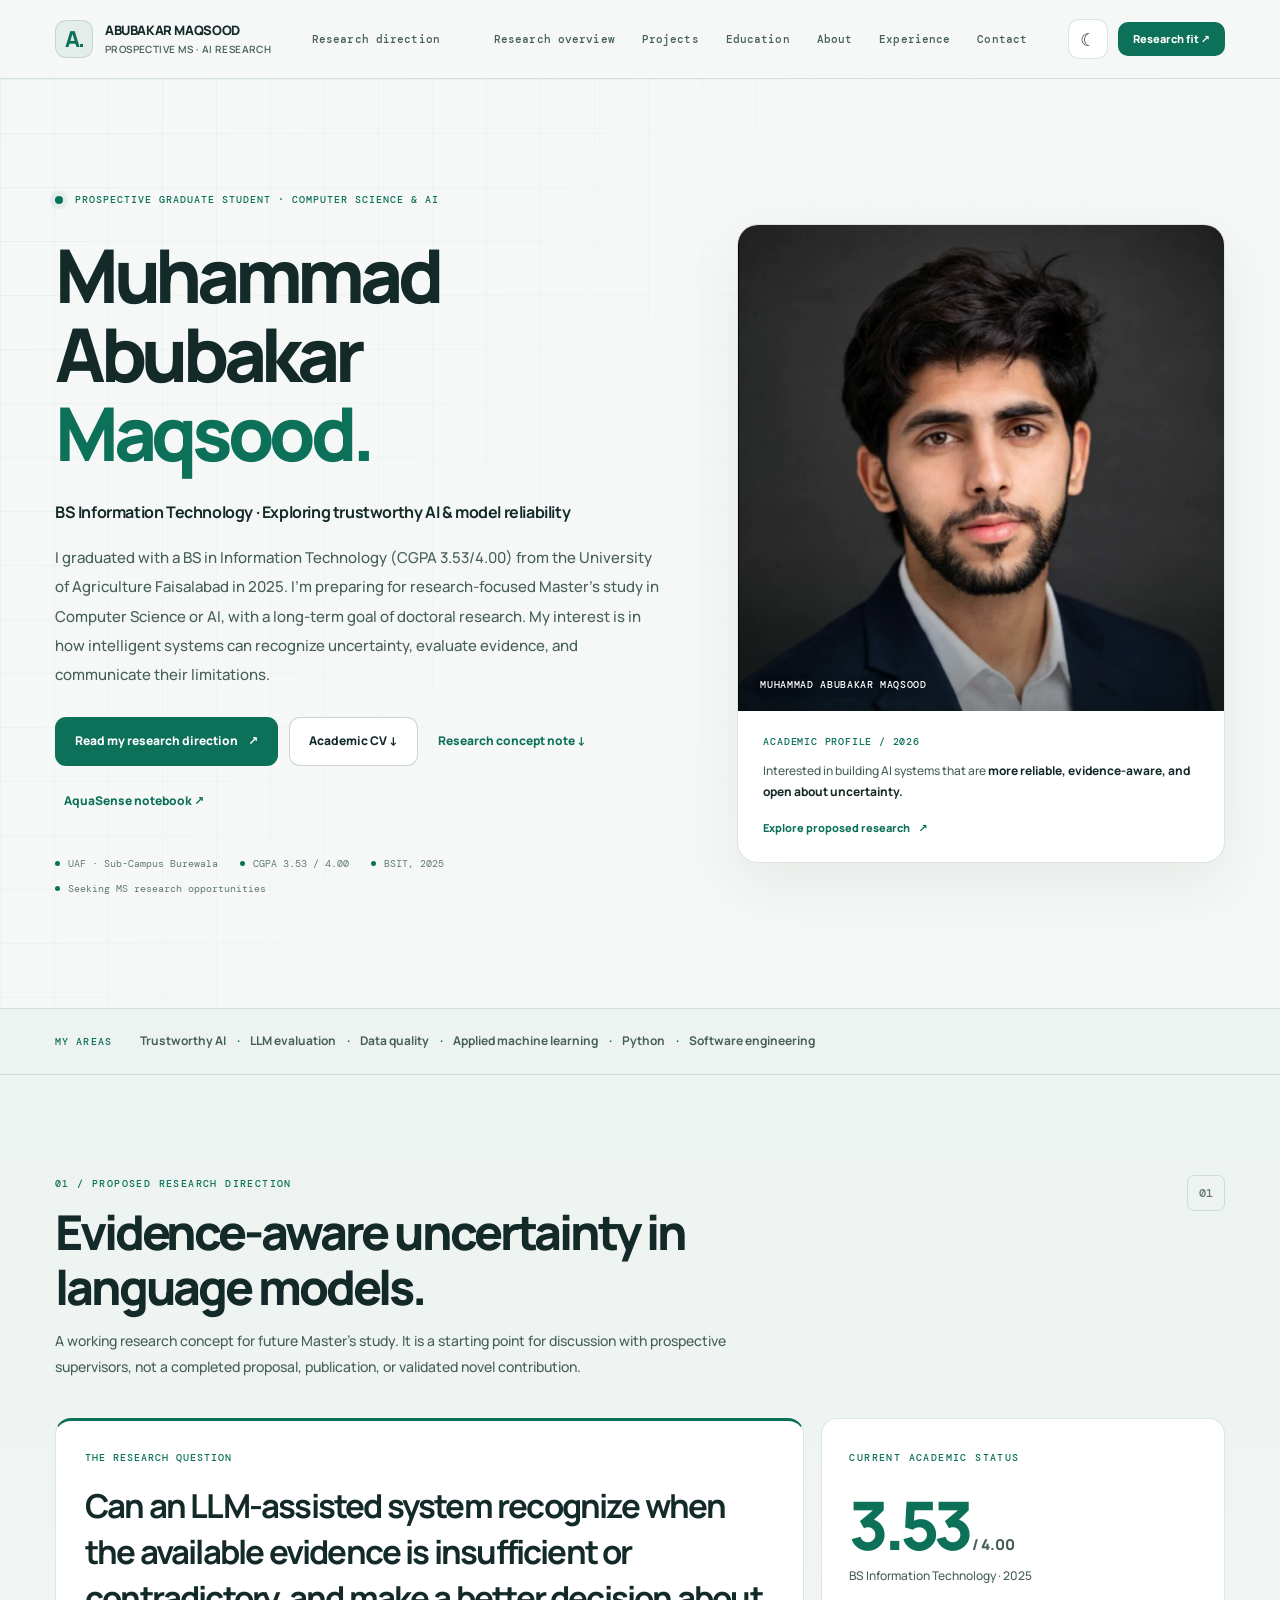
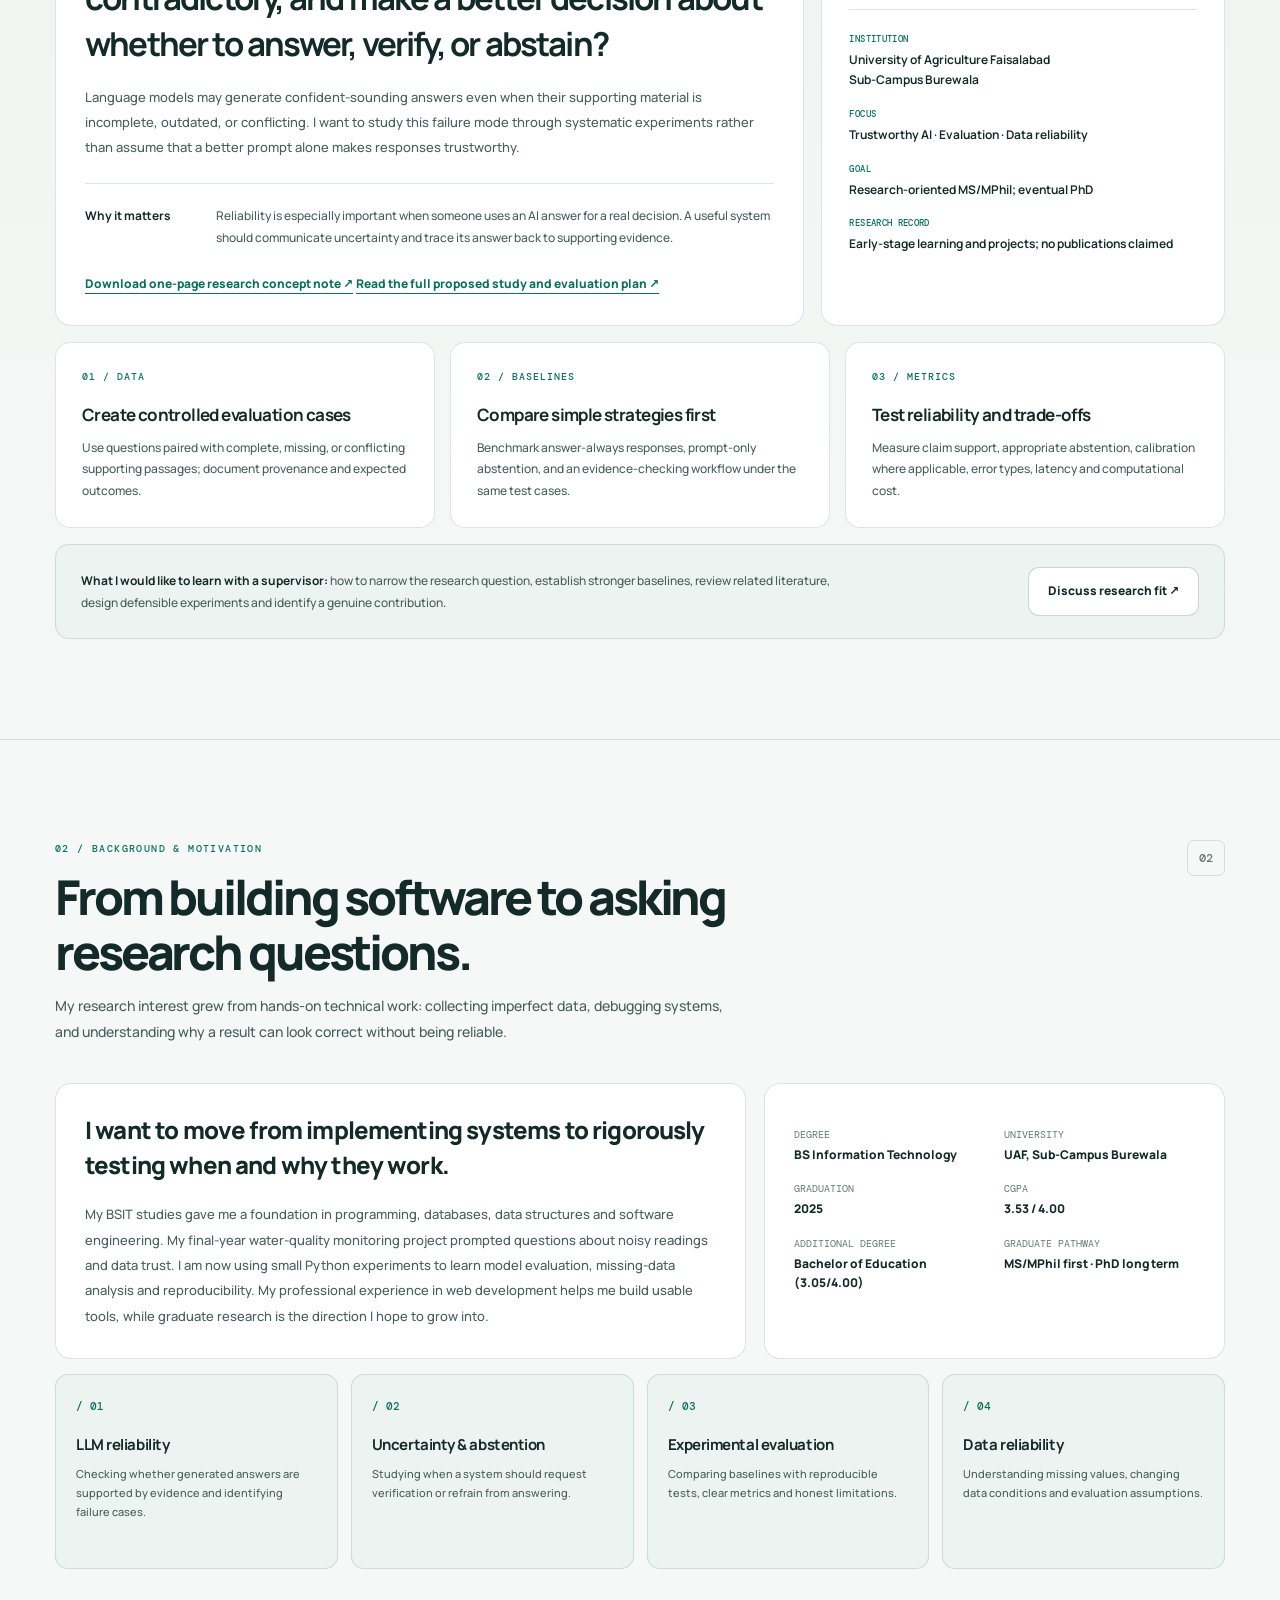
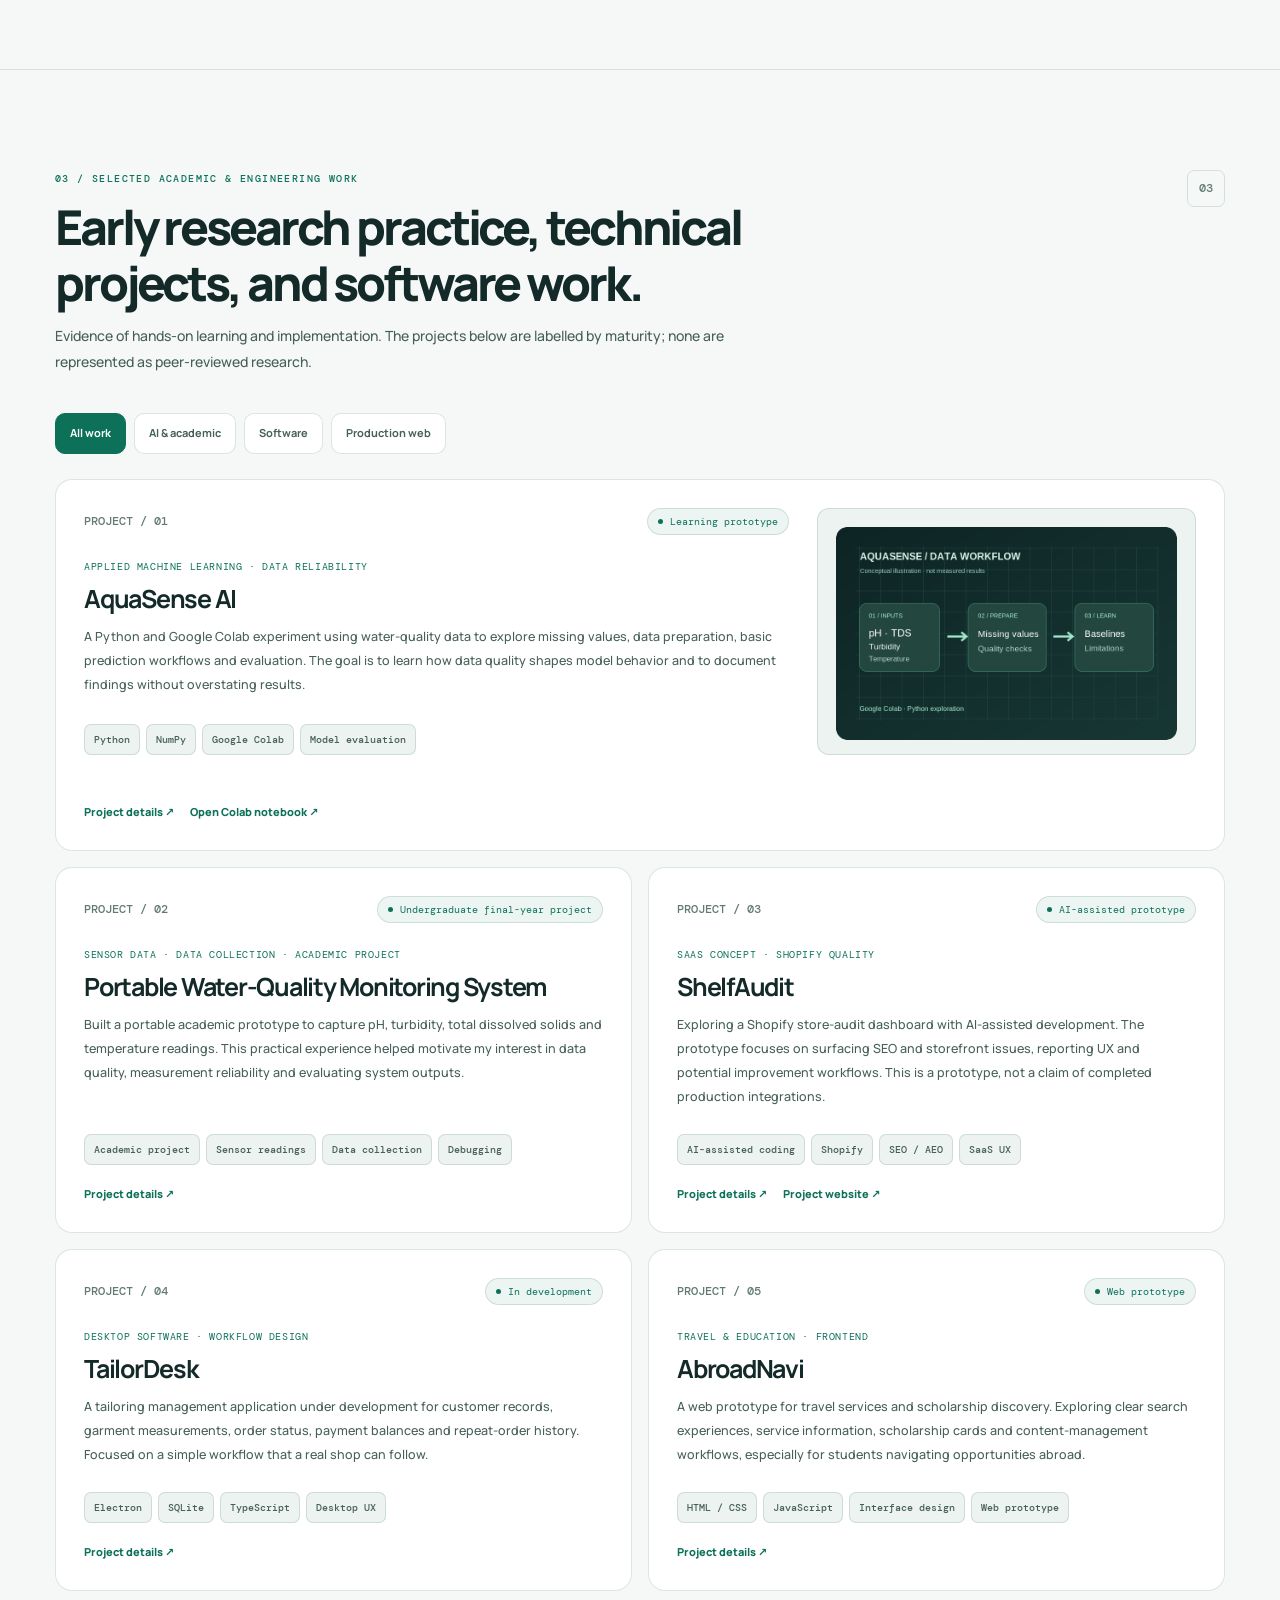
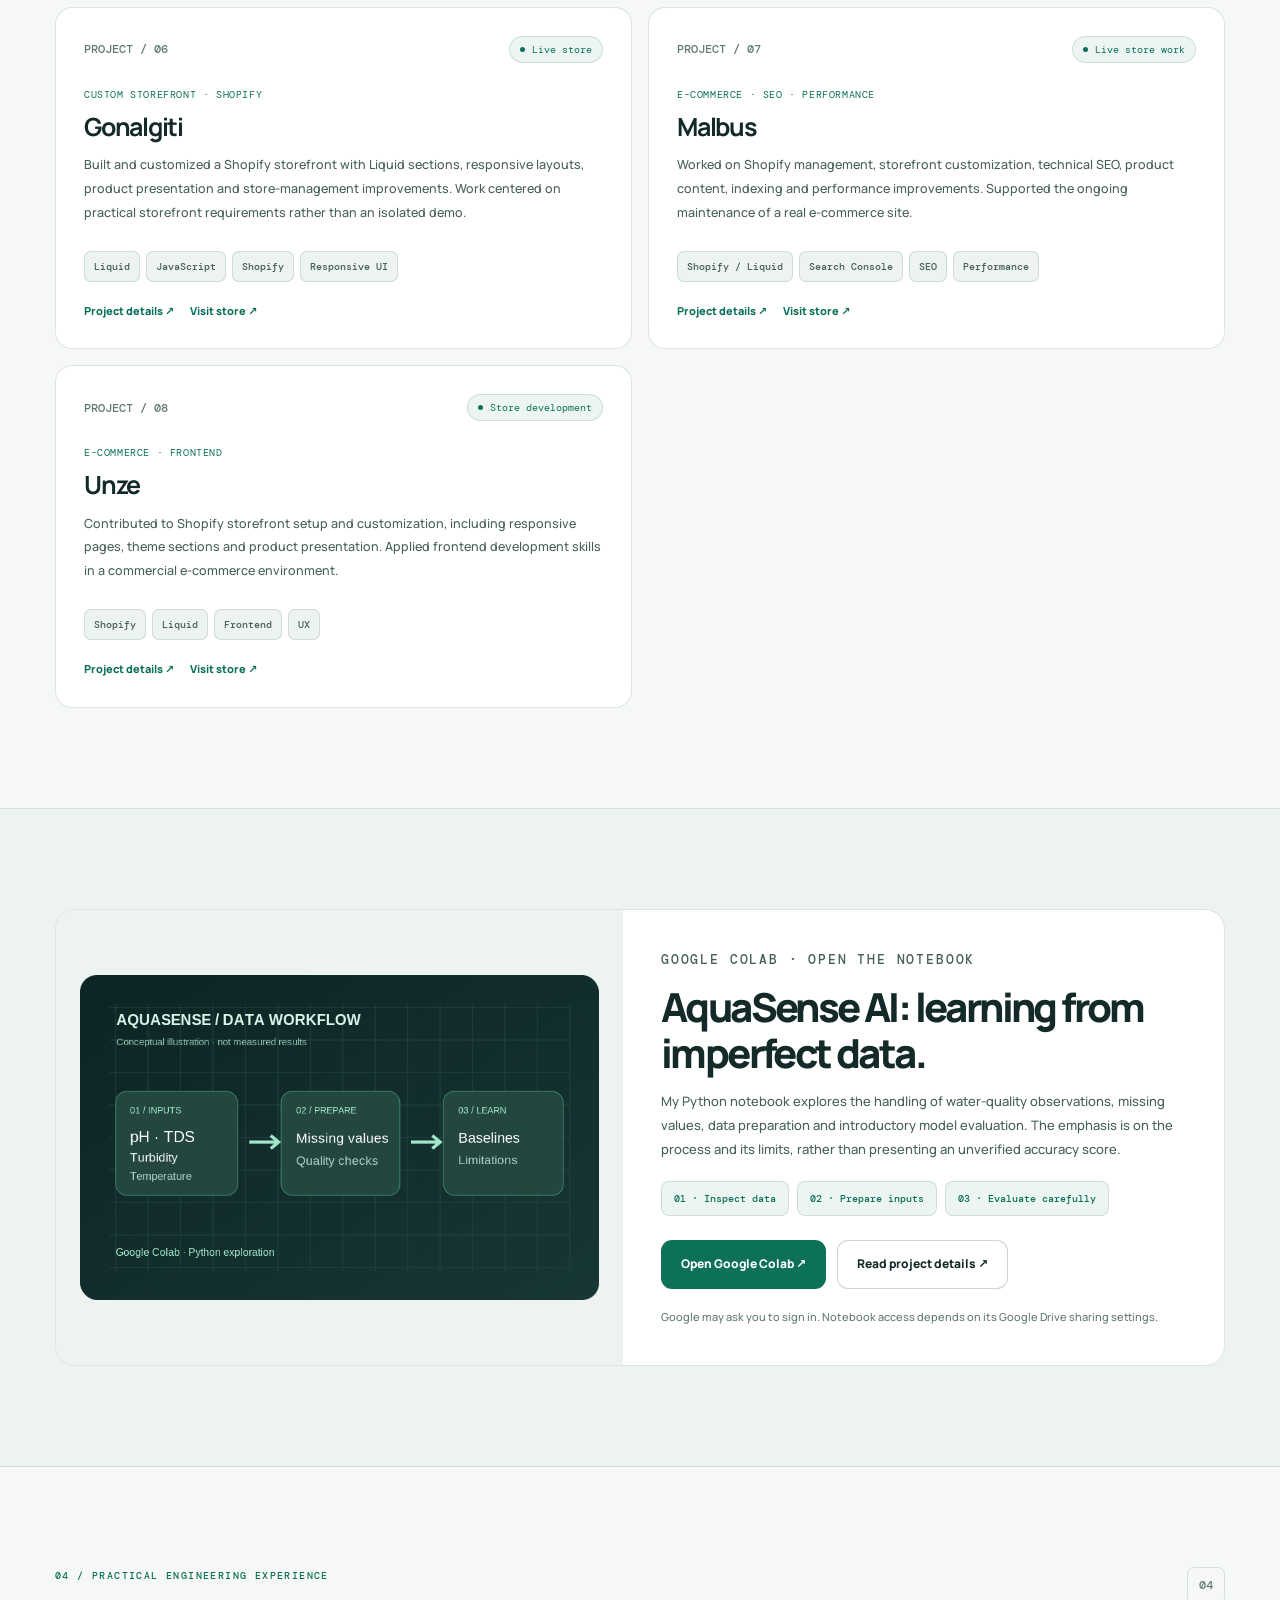
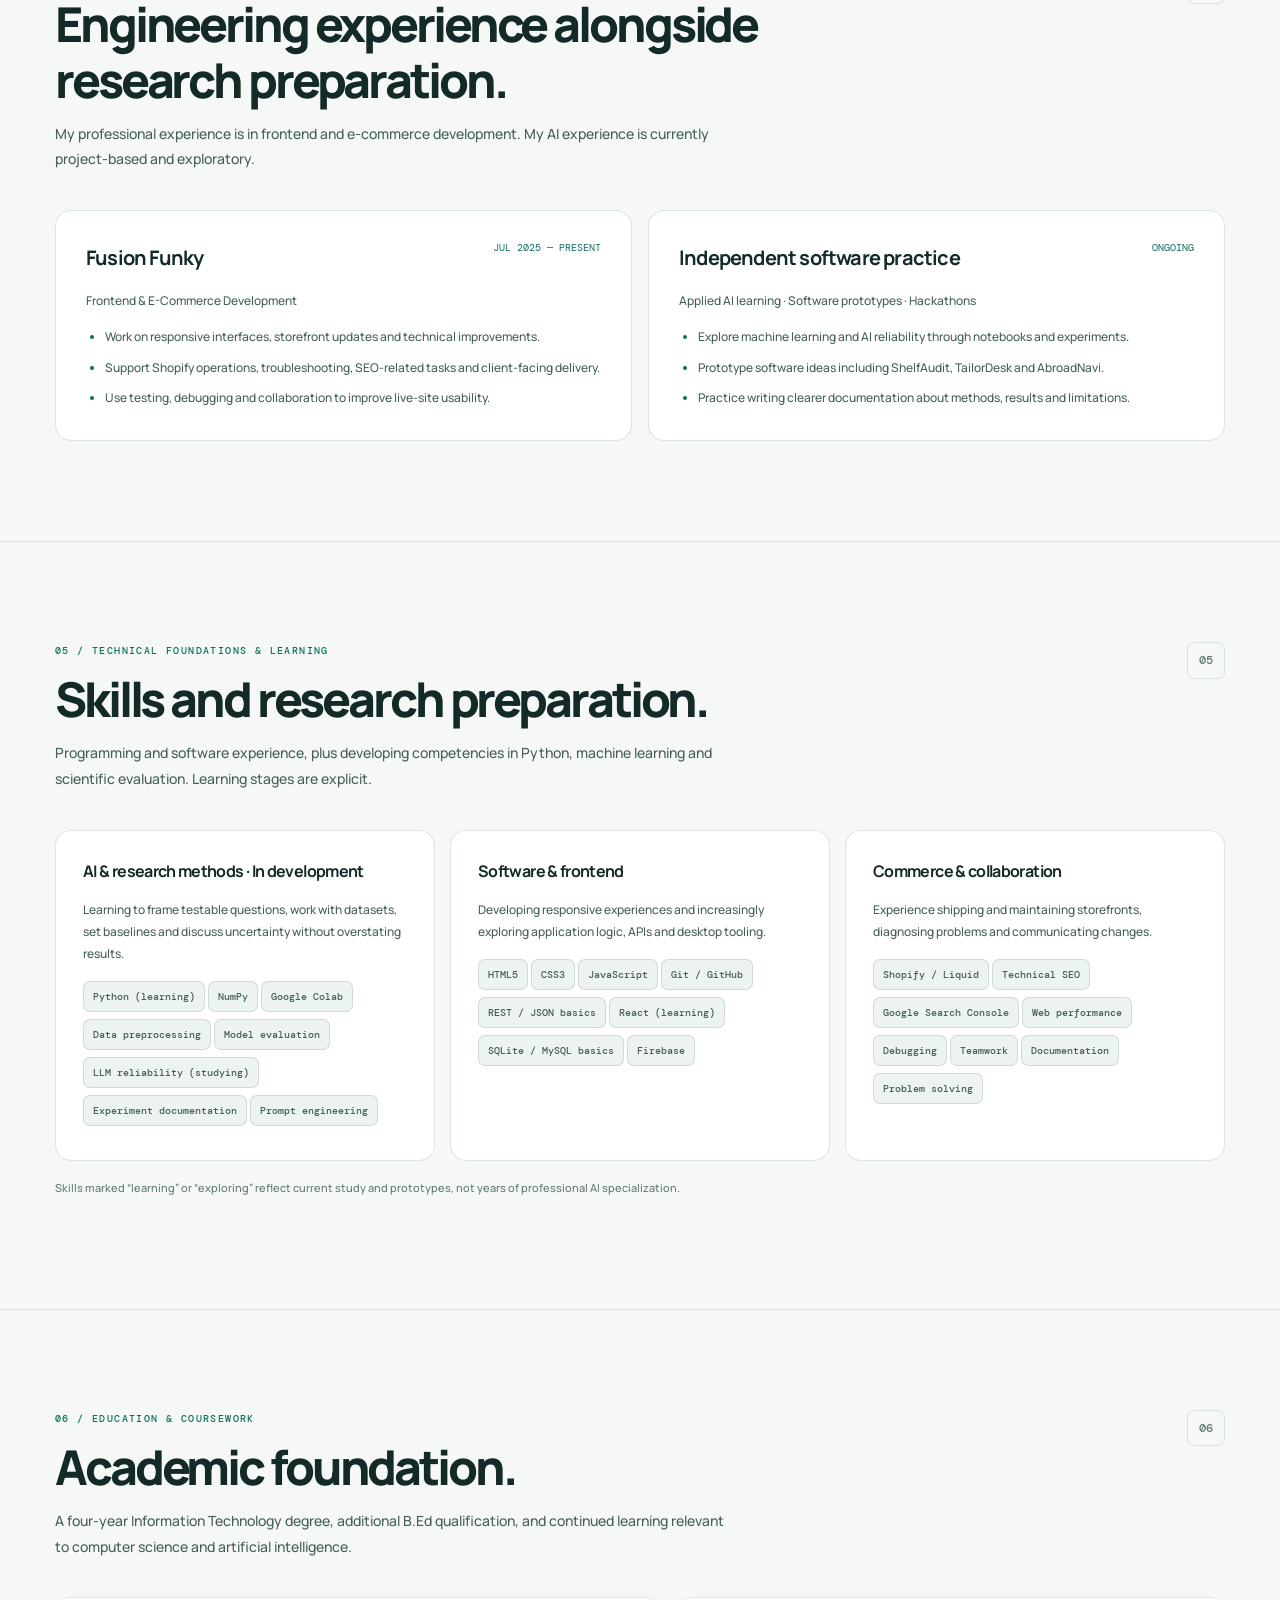
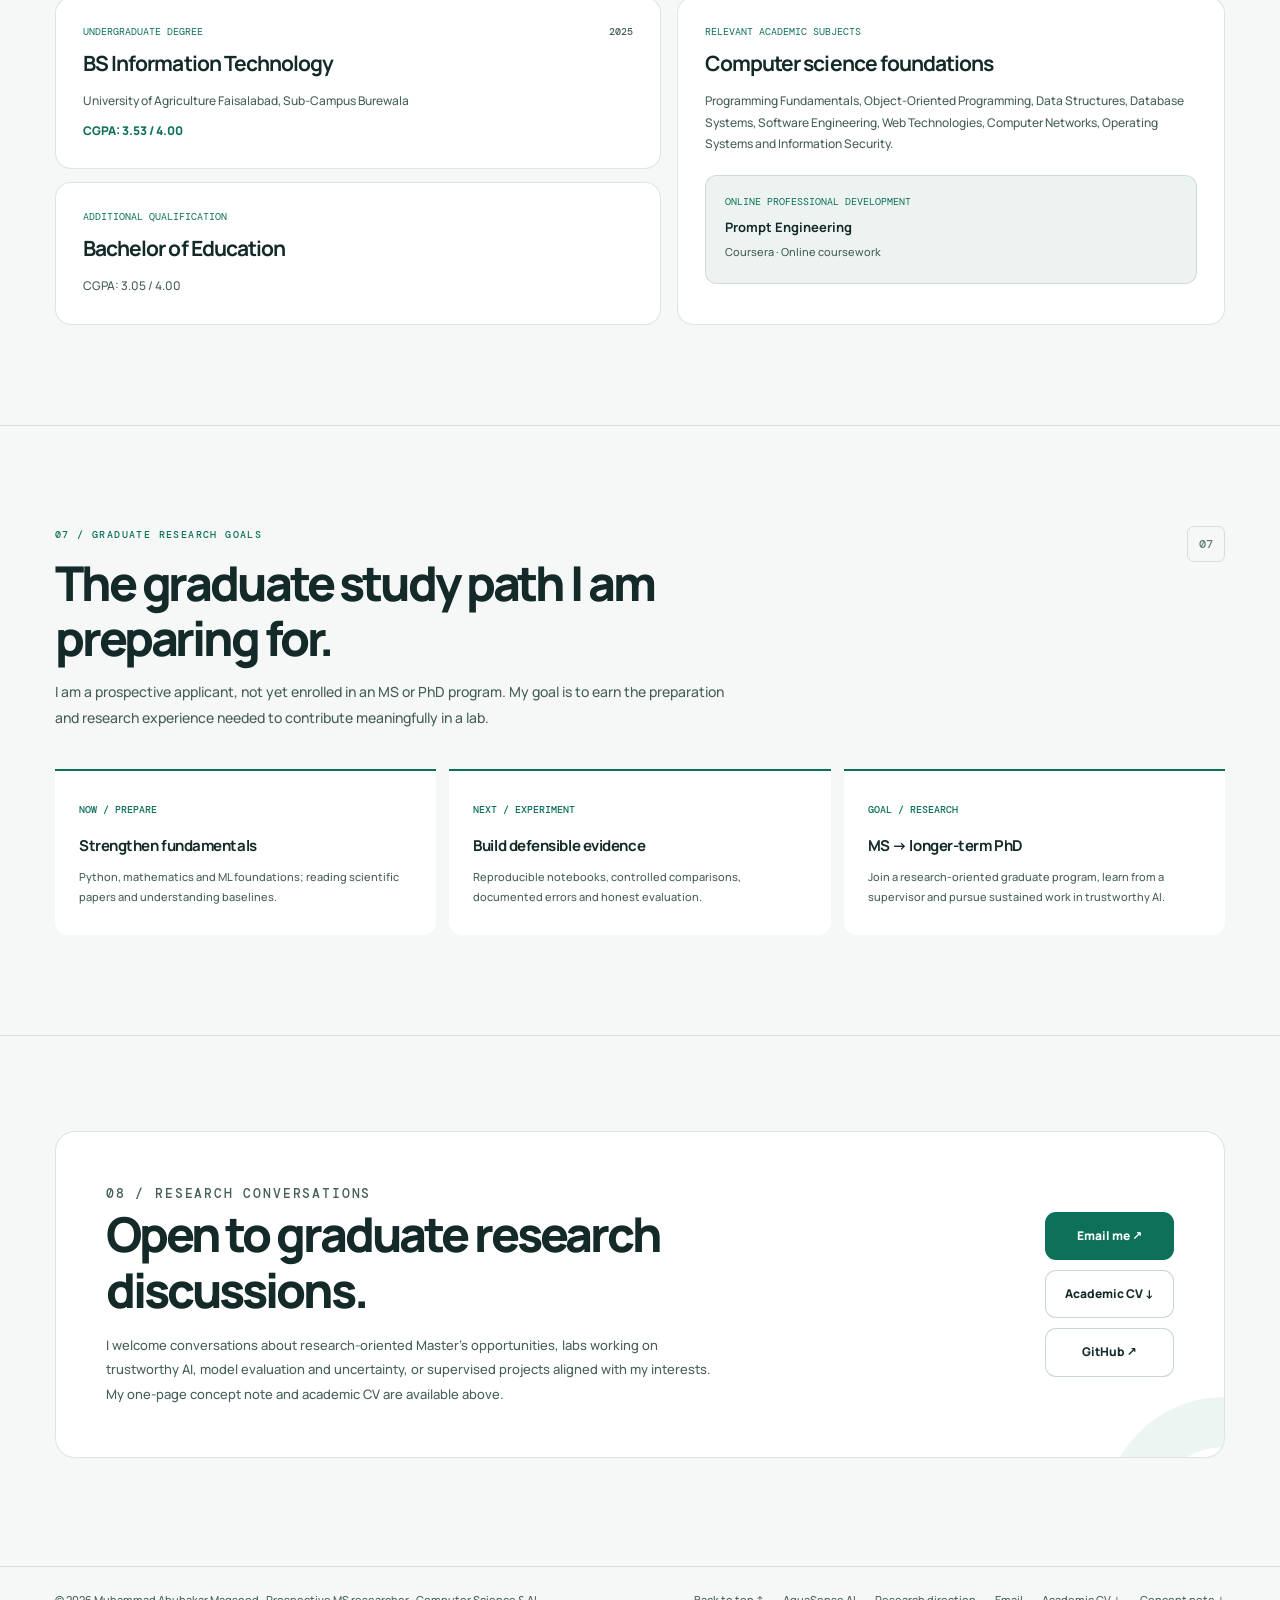
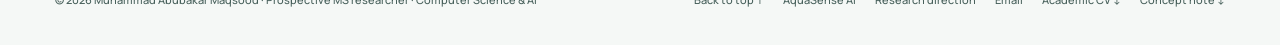
==== index.html @ 622e875d "portfolio" ====
<!DOCTYPE html>

<html lang="en">
<head>
<meta charset="utf-8"/>
<meta content="width=device-width, initial-scale=1" name="viewport"/>
<meta content="#0b1518" name="theme-color"/>
<meta content="Muhammad Abubakar Maqsood | BS Information Technology (CGPA 3.53/4.00, University of Agriculture Faisalabad). Prospective MS researcher exploring trustworthy AI, LLM evaluation, uncertainty, and data reliability. Academic CV and research direction." name="description"/>
<meta content="Muhammad Abubakar Maqsood" name="author"/>
<meta content="website" property="og:type"/>
<meta content="Muhammad Abubakar Maqsood | Prospective MS Researcher" property="og:title"/>
<meta content="BSIT (3.53/4.00) · Research interests in trustworthy AI, model evaluation, and evidence-aware language models. Explore academic background and proposed research direction." property="og:description"/>
<meta content="https://abubakarnaqsood-portfolio.netlify.app/" property="og:url"/>
<meta content="summary_large_image" name="twitter:card"/>
<meta content="https://abubakarnaqsood-portfolio.netlify.app/assets/profile.webp" property="og:image"/>
<meta content="Portrait of Muhammad Abubakar Maqsood" property="og:image:alt"/>
<link href="https://abubakarnaqsood-portfolio.netlify.app/" rel="canonical"/>
<link href="data:image/svg+xml,%3Csvg xmlns='http://www.w3.org/2000/svg' viewBox='0 0 80 80'%3E%3Crect width='80' height='80' rx='16' fill='%230b1518'/%3E%3Ctext x='40' y='55' text-anchor='middle' font-family='Arial' font-size='44' font-weight='800' fill='%238de0c5'%3EA%3C/text%3E%3C/svg%3E" rel="icon"/>
<link href="https://fonts.googleapis.com" rel="preconnect"/>
<link crossorigin="" href="https://fonts.gstatic.com" rel="preconnect"/>
<link href="https://fonts.googleapis.com/css2?family=DM+Mono:wght@400;500&amp;family=Manrope:wght@400;500;600;700;800&amp;display=swap" rel="stylesheet"/>
<title>Muhammad Abubakar Maqsood | Prospective MS Researcher · Trustworthy AI</title>


<script type="application/ld+json">{"@context":"https://schema.org","@type":"Person","name":"Muhammad Abubakar Maqsood","url":"https://abubakarnaqsood-portfolio.netlify.app/","description":"Prospective Master's applicant interested in trustworthy AI, language model evaluation, uncertainty and evidence reliability","alumniOf":{"@type":"CollegeOrUniversity","name":"University of Agriculture Faisalabad"},"sameAs":["https://github.com/abubakar-maqsood","https://www.linkedin.com/in/abu-ba-kar/"],"knowsAbout":["Trustworthy artificial intelligence","Large language model evaluation","Software engineering","Data quality","Python","Applied machine learning"],"image":"https://abubakarnaqsood-portfolio.netlify.app/assets/profile.webp"}</script>
<link href="/static/css/site.css" rel="stylesheet"/></head>
<body data-backend="static">
<a class="skip-link" href="#main">Skip to content</a>
<header class="site-nav">
<nav aria-label="Main navigation" class="container nav-inner">
<a aria-label="Muhammad Abubakar Maqsood, home" class="brand" href="#top">
<span aria-hidden="true" class="brand-icon">A.</span>
<span class="brand-label">ABUBAKAR MAQSOOD<span>PROSPECTIVE MS · AI RESEARCH</span></span>
</a>
<ul class="nav-links" id="nav-links"><li><a href="#research">Research direction</a></li><li><li><a href="/research/">Research overview</a></li><a href="#projects">Projects</a></li><li><a href="#education">Education</a></li><li><a href="#about">About</a></li><li><a href="#experience">Experience</a></li><li><a href="#contact">Contact</a></li></ul>
<div class="nav-actions">
<button aria-label="Switch color theme" class="icon-button" id="theme-toggle" title="Switch color theme" type="button"><span aria-hidden="true" class="theme-icon">◐</span></button>
<a class="nav-connect" href="#contact">Research fit ↗</a>
<button aria-controls="nav-links" aria-expanded="false" aria-label="Open navigation menu" class="icon-button mobile-toggle" id="mobile-toggle" type="button"><span aria-hidden="true" id="menu-icon">☰</span></button>
</div>
</nav>
</header>
<main id="main">
<section aria-labelledby="hero-heading" class="hero" id="top">
<div class="container hero-inner">
<div>
<div class="eyebrow"><span aria-hidden="true" class="status-dot"></span>PROSPECTIVE GRADUATE STUDENT · COMPUTER SCIENCE &amp; AI</div>
<h1 id="hero-heading">Muhammad Abubakar<br/><span class="accent">Maqsood.</span></h1>
<p class="hero-role">BS Information Technology · Exploring trustworthy AI &amp; model reliability</p>
<p class="hero-copy">I graduated with a BS in Information Technology (CGPA 3.53/4.00) from the University of Agriculture Faisalabad in 2025. I'm preparing for research-focused Master's study in Computer Science or AI, with a long-term goal of doctoral research. My interest is in how intelligent systems can recognize uncertainty, evaluate evidence, and communicate their limitations.</p>
<div class="button-row"><a class="button button-primary" href="#research">Read my research direction <span aria-hidden="true">↗</span></a><a class="button button-ghost" download="" href="/static/docs/academic-cv.pdf">Academic CV ↓</a><a class="button button-text" download="" href="/static/docs/research-statement.pdf">Research concept note ↓</a><a class="button button-text" href="https://colab.research.google.com/drive/1Oh5D5iaJGwzidh299dat4t5LgXBINVKG?usp=sharing" rel="noopener noreferrer" target="_blank">AquaSense notebook ↗</a></div>
<div class="hero-meta"><span>UAF · Sub-Campus Burewala</span><span>CGPA 3.53 / 4.00</span><span>BSIT, 2025</span><span>Seeking MS research opportunities</span></div>
</div>
<aside aria-label="Profile photograph and academic focus" class="profile-spotlight">
<figure class="profile-figure">
<img alt="Professional portrait of Muhammad Abubakar Maqsood" class="profile-image" decoding="async" fetchpriority="high" height="800" src="/static/assets/profile.webp" width="800"/>
<span aria-hidden="true" class="profile-photo-label mono">MUHAMMAD ABUBAKAR MAQSOOD</span>
</figure>
<div class="profile-details">
<span class="profile-details-kicker mono">ACADEMIC PROFILE / 2026</span>
<p>Interested in building AI systems that are <strong>more reliable, evidence-aware, and open about uncertainty.</strong></p>
<a class="profile-research-link" href="#research">Explore proposed research <span aria-hidden="true">↗</span></a>
</div>
</aside>
</div>
</section>
<div aria-label="Areas of work and study" class="expertise-line"><div class="container expertise-flex"><div class="expertise-caption mono">My areas</div><div class="expertise-items"><span>Trustworthy AI</span><span>LLM evaluation</span><span>Data quality</span><span>Applied machine learning</span><span>Python</span><span>Software engineering</span></div></div></div>
<section aria-labelledby="research-title" class="section research-section" id="research">
<div class="container">
<div class="section-header" data-reveal=""><div class="section-heading-wrap"><p class="overline">01 / Proposed research direction</p><h2 id="research-title">Evidence-aware uncertainty in language models.</h2><p class="section-desc">A working research concept for future Master's study. It is a starting point for discussion with prospective supervisors, not a completed proposal, publication, or validated novel contribution.</p></div><span class="section-num">01</span></div>
<div class="research-grid">
<article class="research-main panel" data-reveal="">
<div class="research-kicker">THE RESEARCH QUESTION</div>
<h3>Can an LLM-assisted system recognize when the available evidence is insufficient or contradictory, and make a better decision about whether to answer, verify, or abstain?</h3>
<p>Language models may generate confident-sounding answers even when their supporting material is incomplete, outdated, or conflicting. I want to study this failure mode through systematic experiments rather than assume that a better prompt alone makes responses trustworthy.</p>
<div class="research-problem"><strong>Why it matters</strong><span>Reliability is especially important when someone uses an AI answer for a real decision. A useful system should communicate uncertainty and trace its answer back to supporting evidence.</span></div>
<a class="inline-link" download="" href="/static/docs/research-statement.pdf">Download one-page research concept note ↗</a>
<a class="inline-link" href="/research/">Read the full proposed study and evaluation plan ↗</a></article>
<aside class="research-aside panel" data-reveal="">
<p class="overline">Current academic status</p><div class="research-big">3.53<span> / 4.00</span></div><p class="research-sub">BS Information Technology · 2025</p><div class="research-divider"></div>
<dl class="research-facts"><div><dt>Institution</dt><dd>University of Agriculture Faisalabad<br/>Sub-Campus Burewala</dd></div><div><dt>Focus</dt><dd>Trustworthy AI · Evaluation · Data reliability</dd></div><div><dt>Goal</dt><dd>Research-oriented MS/MPhil; eventual PhD</dd></div><div><dt>Research record</dt><dd>Early-stage learning and projects; no publications claimed</dd></div></dl>
</aside>
</div>
<div aria-label="Proposed research method" class="method-grid">
<article class="method-card" data-reveal=""><div class="mono method-no">01 / DATA</div><h3>Create controlled evaluation cases</h3><p>Use questions paired with complete, missing, or conflicting supporting passages; document provenance and expected outcomes.</p></article>
<article class="method-card" data-reveal=""><div class="mono method-no">02 / BASELINES</div><h3>Compare simple strategies first</h3><p>Benchmark answer-always responses, prompt-only abstention, and an evidence-checking workflow under the same test cases.</p></article>
<article class="method-card" data-reveal=""><div class="mono method-no">03 / METRICS</div><h3>Test reliability and trade-offs</h3><p>Measure claim support, appropriate abstention, calibration where applicable, error types, latency and computational cost.</p></article>
</div>
<div class="research-bottom" data-reveal=""><p><strong>What I would like to learn with a supervisor:</strong> how to narrow the research question, establish stronger baselines, review related literature, design defensible experiments and identify a genuine contribution.</p><a class="button button-ghost" href="mailto:abubakarbhatti052@gmail.com?subject=Prospective%20MS%20Research%20Discussion">Discuss research fit ↗</a></div>
</div>
</section><section aria-labelledby="about-title" class="section" id="about">
<div class="container">
<div class="section-header" data-reveal=""><div class="section-heading-wrap"><p class="overline">02 / Background &amp; motivation</p><h2 id="about-title">From building software to asking research questions.</h2><p class="section-desc">My research interest grew from hands-on technical work: collecting imperfect data, debugging systems, and understanding why a result can look correct without being reliable.</p></div><span class="section-num">02</span></div>
<div class="about-grid">
<div class="panel" data-reveal=""><p class="about-lead">I want to move from implementing systems to rigorously testing when and why they work.</p><p class="about-body">My BSIT studies gave me a foundation in programming, databases, data structures and software engineering. My final-year water-quality monitoring project prompted questions about noisy readings and data trust. I am now using small Python experiments to learn model evaluation, missing-data analysis and reproducibility. My professional experience in web development helps me build usable tools, while graduate research is the direction I hope to grow into.</p></div>
<div class="panel" data-reveal=""><dl class="facts"><div class="fact"><dt>Degree</dt><dd>BS Information Technology</dd></div><div class="fact"><dt>University</dt><dd>UAF, Sub-Campus Burewala</dd></div><div class="fact"><dt>Graduation</dt><dd>2025</dd></div><div class="fact"><dt>CGPA</dt><dd>3.53 / 4.00</dd></div><div class="fact"><dt>Additional degree</dt><dd>Bachelor of Education (3.05/4.00)</dd></div><div class="fact"><dt>Graduate pathway</dt><dd>MS/MPhil first · PhD long term</dd></div></dl></div>
</div>
<div aria-label="Research interests" class="interests">
<article class="interest-card" data-reveal=""><div class="interest-icon">/ 01</div><h3 class="interest-title">LLM reliability</h3><p class="interest-desc">Checking whether generated answers are supported by evidence and identifying failure cases.</p></article>
<article class="interest-card" data-reveal=""><div class="interest-icon">/ 02</div><h3 class="interest-title">Uncertainty &amp; abstention</h3><p class="interest-desc">Studying when a system should request verification or refrain from answering.</p></article>
<article class="interest-card" data-reveal=""><div class="interest-icon">/ 03</div><h3 class="interest-title">Experimental evaluation</h3><p class="interest-desc">Comparing baselines with reproducible tests, clear metrics and honest limitations.</p></article>
<article class="interest-card" data-reveal=""><div class="interest-icon">/ 04</div><h3 class="interest-title">Data reliability</h3><p class="interest-desc">Understanding missing values, changing data conditions and evaluation assumptions.</p></article>
</div>
</div>
</section>
<section aria-labelledby="projects-title" class="section" id="projects">
<div class="container">
<div class="section-header" data-reveal=""><div class="section-heading-wrap"><p class="overline">03 / Selected academic &amp; engineering work</p><h2 id="projects-title">Early research practice, technical projects, and software work.</h2><p class="section-desc">Evidence of hands-on learning and implementation. The projects below are labelled by maturity; none are represented as peer-reviewed research.</p></div><span class="section-num">03</span></div>
<div aria-label="Filter projects" class="filter-controls" role="group"><button aria-pressed="true" class="filter-button" data-filter="all">All work</button><button aria-pressed="false" class="filter-button" data-filter="ai">AI &amp; academic</button><button aria-pressed="false" class="filter-button" data-filter="software">Software</button><button aria-pressed="false" class="filter-button" data-filter="commerce">Production web</button></div>
<div class="projects-grid" id="projects-grid">
<article class="project project-feature" data-category="ai" data-reveal="" data-slug="aquasense-ai"><div class="project-description"><div class="project-top"><span class="project-number">PROJECT / 01</span><span class="project-status">Learning prototype</span></div><div class="project-type">Applied machine learning · Data reliability</div><h3>AquaSense AI</h3><p>A Python and Google Colab experiment using water-quality data to explore missing values, data preparation, basic prediction workflows and evaluation. The goal is to learn how data quality shapes model behavior and to document findings without overstating results.</p><div class="project-tags"><span class="chip">Python</span><span class="chip">NumPy</span><span class="chip">Google Colab</span><span class="chip">Model evaluation</span></div></div><div aria-hidden="true" class="project-preview"><img alt="Illustration of water-quality data preparation stages; not experimental results" class="project-visual" loading="lazy" src="/static/assets/aquasense-preview.png"/></div><div class="project-links"><a href="/projects/aquasense-ai/">Project details ↗</a><a href="https://colab.research.google.com/drive/1Oh5D5iaJGwzidh299dat4t5LgXBINVKG?usp=sharing" rel="noopener noreferrer" target="_blank">Open Colab notebook ↗</a></div></article>
<article class="project" data-category="ai software" data-reveal="" data-slug="water-quality-monitor"><div class="project-top"><span class="project-number">PROJECT / 02</span><span class="project-status">Undergraduate final-year project</span></div><div class="project-type">Sensor data · Data collection · Academic project</div><h3>Portable Water-Quality Monitoring System</h3><p>Built a portable academic prototype to capture pH, turbidity, total dissolved solids and temperature readings. This practical experience helped motivate my interest in data quality, measurement reliability and evaluating system outputs.</p><div class="project-tags"><span class="chip">Academic project</span><span class="chip">Sensor readings</span><span class="chip">Data collection</span><span class="chip">Debugging</span></div><div class="project-links"><a href="/projects/water-quality-monitor/">Project details ↗</a></div></article><article class="project" data-category="software commerce" data-reveal="" data-slug="shelfaudit"><div class="project-top"><span class="project-number">PROJECT / 03</span><span class="project-status">AI-assisted prototype</span></div><div class="project-type">SaaS concept · Shopify quality</div><h3>ShelfAudit</h3><p>Exploring a Shopify store-audit dashboard with AI-assisted development. The prototype focuses on surfacing SEO and storefront issues, reporting UX and potential improvement workflows. This is a prototype, not a claim of completed production integrations.</p><div class="project-tags"><span class="chip">AI-assisted coding</span><span class="chip">Shopify</span><span class="chip">SEO / AEO</span><span class="chip">SaaS UX</span></div><div class="project-links"><a href="/projects/shelfaudit/">Project details ↗</a><a href="https://www.shelfaudit.app/" rel="noopener noreferrer" target="_blank">Project website ↗</a></div></article>
<article class="project" data-category="software" data-reveal="" data-slug="tailordesk"><div class="project-top"><span class="project-number">PROJECT / 04</span><span class="project-status">In development</span></div><div class="project-type">Desktop software · Workflow design</div><h3>TailorDesk</h3><p>A tailoring management application under development for customer records, garment measurements, order status, payment balances and repeat-order history. Focused on a simple workflow that a real shop can follow.</p><div class="project-tags"><span class="chip">Electron</span><span class="chip">SQLite</span><span class="chip">TypeScript</span><span class="chip">Desktop UX</span></div><div class="project-links"><a href="/projects/tailordesk/">Project details ↗</a></div></article>
<article class="project" data-category="software" data-reveal="" data-slug="abroadnavi"><div class="project-top"><span class="project-number">PROJECT / 05</span><span class="project-status">Web prototype</span></div><div class="project-type">Travel &amp; education · Frontend</div><h3>AbroadNavi</h3><p>A web prototype for travel services and scholarship discovery. Exploring clear search experiences, service information, scholarship cards and content-management workflows, especially for students navigating opportunities abroad.</p><div class="project-tags"><span class="chip">HTML / CSS</span><span class="chip">JavaScript</span><span class="chip">Interface design</span><span class="chip">Web prototype</span></div><div class="project-links"><a href="/projects/abroadnavi/">Project details ↗</a></div></article>
<article class="project" data-category="commerce" data-reveal="" data-slug="gonalgiti"><div class="project-top"><span class="project-number">PROJECT / 06</span><span class="project-status">Live store</span></div><div class="project-type">Custom storefront · Shopify</div><h3>Gonalgiti</h3><p>Built and customized a Shopify storefront with Liquid sections, responsive layouts, product presentation and store-management improvements. Work centered on practical storefront requirements rather than an isolated demo.</p><div class="project-tags"><span class="chip">Liquid</span><span class="chip">JavaScript</span><span class="chip">Shopify</span><span class="chip">Responsive UI</span></div><div class="project-links"><a href="/projects/gonalgiti/">Project details ↗</a><a href="https://gonalgiti.com/" rel="noopener noreferrer" target="_blank">Visit store ↗</a></div></article>
<article class="project" data-category="commerce" data-reveal="" data-slug="malbus"><div class="project-top"><span class="project-number">PROJECT / 07</span><span class="project-status">Live store work</span></div><div class="project-type">E-commerce · SEO · Performance</div><h3>Malbus</h3><p>Worked on Shopify management, storefront customization, technical SEO, product content, indexing and performance improvements. Supported the ongoing maintenance of a real e-commerce site.</p><div class="project-tags"><span class="chip">Shopify / Liquid</span><span class="chip">Search Console</span><span class="chip">SEO</span><span class="chip">Performance</span></div><div class="project-links"><a href="/projects/malbus/">Project details ↗</a><a href="https://www.bymalbus.com/" rel="noopener noreferrer" target="_blank">Visit store ↗</a></div></article>
<article class="project" data-category="commerce" data-reveal="" data-slug="unze"><div class="project-top"><span class="project-number">PROJECT / 08</span><span class="project-status">Store development</span></div><div class="project-type">E-commerce · Frontend</div><h3>Unze</h3><p>Contributed to Shopify storefront setup and customization, including responsive pages, theme sections and product presentation. Applied frontend development skills in a commercial e-commerce environment.</p><div class="project-tags"><span class="chip">Shopify</span><span class="chip">Liquid</span><span class="chip">Frontend</span><span class="chip">UX</span></div><div class="project-links"><a href="/projects/unze/">Project details ↗</a><a href="https://unze.com.pk/" rel="noopener noreferrer" target="_blank">Visit store ↗</a></div></article>
</div>
</div>
</section><section aria-labelledby="notebook-title" class="section notebook-section" id="notebook">
<div class="container"><div class="notebook-feature" data-reveal="">
<div class="notebook-image"><img alt="Concept illustration of the AquaSense notebook data workflow; not a screenshot" loading="lazy" src="/static/assets/aquasense-preview.png"/></div>
<div class="notebook-info"><p class="overline">Google Colab · Open the notebook</p><h2 id="notebook-title">AquaSense AI: learning from imperfect data.</h2>
<p>My Python notebook explores the handling of water-quality observations, missing values, data preparation and introductory model evaluation. The emphasis is on the process and its limits, rather than presenting an unverified accuracy score.</p>
<div class="notebook-steps"><span>01 · Inspect data</span><span>02 · Prepare inputs</span><span>03 · Evaluate carefully</span></div>
<div class="button-row"><a class="button button-primary" href="https://colab.research.google.com/drive/1Oh5D5iaJGwzidh299dat4t5LgXBINVKG?usp=sharing" rel="noopener noreferrer" target="_blank">Open Google Colab ↗</a><a class="button button-ghost" href="/projects/aquasense-ai/">Read project details ↗</a></div>
<p class="tiny-note">Google may ask you to sign in. Notebook access depends on its Google Drive sharing settings.</p>
</div></div></div></section>
<section aria-labelledby="experience-title" class="section" id="experience">
<div class="container"><div class="section-header" data-reveal=""><div class="section-heading-wrap"><p class="overline">04 / Practical engineering experience</p><h2 id="experience-title">Engineering experience alongside research preparation.</h2><p class="section-desc">My professional experience is in frontend and e-commerce development. My AI experience is currently project-based and exploratory.</p></div><span class="section-num">04</span></div>
<div class="timeline"><article class="timeline-item" data-reveal=""><div class="timeline-head"><h3>Fusion Funky</h3><span>JUL 2025 — PRESENT</span></div><p class="timeline-role">Frontend &amp; E-Commerce Development</p><ul class="bullets"><li>Work on responsive interfaces, storefront updates and technical improvements.</li><li>Support Shopify operations, troubleshooting, SEO-related tasks and client-facing delivery.</li><li>Use testing, debugging and collaboration to improve live-site usability.</li></ul></article><article class="timeline-item" data-reveal=""><div class="timeline-head"><h3>Independent software practice</h3><span>ONGOING</span></div><p class="timeline-role">Applied AI learning · Software prototypes · Hackathons</p><ul class="bullets"><li>Explore machine learning and AI reliability through notebooks and experiments.</li><li>Prototype software ideas including ShelfAudit, TailorDesk and AbroadNavi.</li><li>Practice writing clearer documentation about methods, results and limitations.</li></ul></article></div>
</div>
</section>
<section aria-labelledby="skills-title" class="section" id="skills">
<div class="container"><div class="section-header" data-reveal=""><div class="section-heading-wrap"><p class="overline">05 / Technical foundations &amp; learning</p><h2 id="skills-title">Skills and research preparation.</h2><p class="section-desc">Programming and software experience, plus developing competencies in Python, machine learning and scientific evaluation. Learning stages are explicit.</p></div><span class="section-num">05</span></div>
<div class="skills-grid">
<article class="skill-panel" data-reveal=""><h3>AI &amp; research methods · In development</h3><p>Learning to frame testable questions, work with datasets, set baselines and discuss uncertainty without overstating results.</p><div><span class="chip">Python (learning)</span><span class="chip">NumPy</span><span class="chip">Google Colab</span><span class="chip">Data preprocessing</span><span class="chip">Model evaluation</span><span class="chip">LLM reliability (studying)</span><span class="chip">Experiment documentation</span><span class="chip">Prompt engineering</span></div></article>
<article class="skill-panel" data-reveal=""><h3>Software &amp; frontend</h3><p>Developing responsive experiences and increasingly exploring application logic, APIs and desktop tooling.</p><div><span class="chip">HTML5</span><span class="chip">CSS3</span><span class="chip">JavaScript</span><span class="chip">Git / GitHub</span><span class="chip">REST / JSON basics</span><span class="chip">React (learning)</span><span class="chip">SQLite / MySQL basics</span><span class="chip">Firebase</span></div></article>
<article class="skill-panel" data-reveal=""><h3>Commerce &amp; collaboration</h3><p>Experience shipping and maintaining storefronts, diagnosing problems and communicating changes.</p><div><span class="chip">Shopify / Liquid</span><span class="chip">Technical SEO</span><span class="chip">Google Search Console</span><span class="chip">Web performance</span><span class="chip">Debugging</span><span class="chip">Teamwork</span><span class="chip">Documentation</span><span class="chip">Problem solving</span></div></article>
</div><p class="skill-note">Skills marked “learning” or “exploring” reflect current study and prototypes, not years of professional AI specialization.</p>
</div>
</section>
<section aria-labelledby="education-title" class="section" id="education">
<div class="container"><div class="section-header" data-reveal=""><div class="section-heading-wrap"><p class="overline">06 / Education &amp; coursework</p><h2 id="education-title">Academic foundation.</h2><p class="section-desc">A four-year Information Technology degree, additional B.Ed qualification, and continued learning relevant to computer science and artificial intelligence.</p></div><span class="section-num">06</span></div>
<div class="education-grid">
<div class="education-main"><article class="edu-panel" data-reveal=""><div class="edu-top"><div><div class="edu-label">Undergraduate degree</div><h3>BS Information Technology</h3></div><span class="edu-year">2025</span></div><p>University of Agriculture Faisalabad, Sub-Campus Burewala</p><p style="margin-top:8px;color:var(--accent);font-weight:800">CGPA: 3.53 / 4.00</p></article><article class="edu-panel" data-reveal=""><div class="edu-top"><div><div class="edu-label">Additional qualification</div><h3>Bachelor of Education</h3></div></div><p>CGPA: 3.05 / 4.00</p></article></div>
<article class="edu-panel" data-reveal=""><div class="edu-label">Relevant academic subjects</div><h3>Computer science foundations</h3><p>Programming Fundamentals, Object-Oriented Programming, Data Structures, Database Systems, Software Engineering, Web Technologies, Computer Networks, Operating Systems and Information Security.</p><div class="course-block"><div class="edu-label">Online professional development</div><strong>Prompt Engineering</strong><span>Coursera · Online coursework</span></div></article>
</div>
</div>
</section>
<section aria-labelledby="now-title" class="section" id="now"><div class="container"><div class="section-header" data-reveal=""><div class="section-heading-wrap"><p class="overline">07 / Graduate research goals</p><h2 id="now-title">The graduate study path I am preparing for.</h2><p class="section-desc">I am a prospective applicant, not yet enrolled in an MS or PhD program. My goal is to earn the preparation and research experience needed to contribute meaningfully in a lab.</p></div><span class="section-num">07</span></div>
<div class="current-focus"><article class="focus-item" data-reveal=""><span class="mono">NOW / PREPARE</span><h3>Strengthen fundamentals</h3><p>Python, mathematics and ML foundations; reading scientific papers and understanding baselines.</p></article><article class="focus-item" data-reveal=""><span class="mono">NEXT / EXPERIMENT</span><h3>Build defensible evidence</h3><p>Reproducible notebooks, controlled comparisons, documented errors and honest evaluation.</p></article><article class="focus-item" data-reveal=""><span class="mono">GOAL / RESEARCH</span><h3>MS → longer-term PhD</h3><p>Join a research-oriented graduate program, learn from a supervisor and pursue sustained work in trustworthy AI.</p></article></div></div></section>
<section aria-labelledby="contact-title" class="contact-section" id="contact"><div class="container"><div class="contact-box" data-reveal=""><div><p class="overline">08 / Research conversations</p><h2 id="contact-title">Open to graduate research discussions.</h2><p>I welcome conversations about research-oriented Master's opportunities, labs working on trustworthy AI, model evaluation and uncertainty, or supervised projects aligned with my interests. My one-page concept note and academic CV are available above.</p></div><div class="contact-buttons"><a class="button button-primary" href="mailto:abubakarbhatti052@gmail.com?subject=Prospective%20MS%20Applicant%20-%20Research%20Discussion">Email me ↗</a><a class="button button-ghost" download="" href="/static/docs/academic-cv.pdf">Academic CV ↓</a><a class="button button-ghost" href="https://github.com/abubakar-maqsood" rel="noopener noreferrer" target="_blank">GitHub ↗</a></div></div></div></section>
</main>
<footer><div class="container footer-row"><div>© <span id="year">2026</span> Muhammad Abubakar Maqsood · Prospective MS researcher · Computer Science &amp; AI</div><div class="footer-links"><a href="#top">Back to top ↑</a><a href="/projects/aquasense-ai/">AquaSense AI</a><a href="#research">Research direction</a><a href="mailto:abubakarbhatti052@gmail.com">Email</a><a download="" href="/static/docs/academic-cv.pdf">Academic CV ↓</a><a download="" href="/static/docs/research-statement.pdf">Concept note ↓</a></div></div></footer>

<script defer="" src="/static/js/site.js"></script></body>
</html>
---- static/css/site.css ----
:root {
      color-scheme: dark light;
      --bg: #0b1518; --bg-soft: #101d20; --surface: #152427; --surface-2: #1b3031;
      --text: #edf6f2; --muted: #a4b9b5; --faint: #7d9591; --accent: #8de0c5;
      --accent-strong: #b2f5df; --accent-ink: #06251f; --line: rgba(181,224,209,.16);
      --shadow: 0 20px 70px rgba(0,0,0,.16); --nav: rgba(11,21,24,.91); --pill: rgba(141,224,197,.095);
      --grid: rgba(141,224,197,.055); --button-border: rgba(181,224,209,.26);
    }
    @media (prefers-color-scheme: light) { :root:not([data-theme="dark"]) {
      color-scheme: light;
      --bg:#f5f8f6; --bg-soft:#edf3f0; --surface:#fff; --surface-2:#e6f1eb;
      --text:#132a29; --muted:#465f5a; --faint:#627a73; --accent:#0d715a;
      --accent-strong:#095844; --accent-ink:#fff; --line:rgba(20,70,58,.14);
      --shadow:0 22px 60px rgba(24,64,53,.07); --nav:rgba(245,248,246,.94);
      --pill:rgba(13,113,90,.07); --grid:rgba(13,113,90,.065); --button-border:rgba(20,70,58,.22);
    }}
    :root[data-theme="light"] {
      color-scheme: light;
      --bg:#f5f8f6; --bg-soft:#edf3f0; --surface:#fff; --surface-2:#e6f1eb;
      --text:#132a29; --muted:#465f5a; --faint:#627a73; --accent:#0d715a;
      --accent-strong:#095844; --accent-ink:#fff; --line:rgba(20,70,58,.14);
      --shadow:0 22px 60px rgba(24,64,53,.07); --nav:rgba(245,248,246,.94);
      --pill:rgba(13,113,90,.07); --grid:rgba(13,113,90,.065); --button-border:rgba(20,70,58,.22);
    }
    *,*::before,*::after{box-sizing:border-box}
    html{scroll-behavior:smooth;scroll-padding-top:91px}
    body{margin:0;background:var(--bg);color:var(--text);font:500 15px/1.7 Manrope,system-ui,-apple-system,Segoe UI,sans-serif;transition:background-color .2s,color .2s;overflow-x:hidden}
    a{color:inherit;text-decoration:none}
    button{font:inherit}
    button,a{-webkit-tap-highlight-color:transparent}
    button:focus-visible,a:focus-visible{outline:3px solid var(--accent);outline-offset:4px}
    ::selection{background:var(--accent);color:var(--accent-ink)}
    .mono,.eyebrow,.overline,.chip,.section-num,.project-number,.footer-micro,.meta,nav .nav-links,small{font-family:'DM Mono',ui-monospace,monospace}
    .container{width:min(1170px,calc(100% - 64px));margin:0 auto}
    .skip-link{position:fixed;top:-80px;left:14px;background:var(--accent);color:var(--accent-ink);padding:12px 20px;z-index:1000;border-radius:9px}.skip-link:focus{top:12px}
    .site-nav{position:sticky;top:0;z-index:80;background:var(--nav);border-bottom:1px solid var(--line);backdrop-filter:blur(18px);-webkit-backdrop-filter:blur(18px)}
    .nav-inner{height:78px;display:flex;align-items:center;justify-content:space-between;gap:24px}
    .brand{display:inline-flex;align-items:center;gap:12px;min-width:0;font-weight:800;letter-spacing:-.07em;font-size:23px}
    .brand-icon{width:38px;height:38px;border:1px solid var(--line);border-radius:11px;display:grid;place-items:center;color:var(--accent);font-size:22px;letter-spacing:-.1em;background:var(--pill)}
    .brand-label{font-size:13px;font-weight:800;letter-spacing:-.03em;line-height:1.2}.brand-label span{display:block;color:var(--muted);font-size:10px;font-weight:600;letter-spacing:.04em;margin-top:4px}
    .nav-links{list-style:none;display:flex;align-items:center;gap:27px;padding:0;margin:0;font-size:11px;letter-spacing:.01em;color:var(--muted)}
    .nav-links a:hover,.nav-links a[aria-current="page"]{color:var(--accent)}
    .nav-actions{display:flex;align-items:center;gap:10px}
    .icon-button{border:1px solid var(--line);background:var(--surface);color:var(--text);border-radius:11px;width:40px;height:40px;display:inline-grid;place-items:center;cursor:pointer;transition:border .2s,transform .2s}
    .icon-button:hover{transform:translateY(-2px);border-color:var(--accent)}
    .theme-icon{font-size:17px;line-height:1}
    .mobile-toggle{display:none}
    .nav-connect{padding:10px 15px;color:var(--accent-ink);background:var(--accent);border-radius:10px;font-size:11px;font-weight:800;white-space:nowrap;line-height:1.2}
    .nav-connect:hover,.button-primary:hover{background:var(--accent-strong)}
    .hero{position:relative;isolation:isolate;overflow:hidden;border-bottom:1px solid var(--line)}
    .hero::before{content:"";position:absolute;inset:0;z-index:-1;opacity:.8;background-image:linear-gradient(to right,var(--grid) 1px,transparent 1px),linear-gradient(to bottom,var(--grid) 1px,transparent 1px);background-size:54px 54px;mask-image:linear-gradient(120deg,#000 0,transparent 70%)}
    .hero-inner{display:grid;grid-template-columns:minmax(0,1.12fr) minmax(310px,.88fr);gap:62px;align-items:center;padding-top:112px;padding-bottom:112px;min-height:660px}
    .eyebrow{display:flex;align-items:center;flex-wrap:wrap;gap:12px;text-transform:uppercase;letter-spacing:.10em;color:var(--accent);font-size:10px;font-weight:500}
    .status-dot{width:8px;height:8px;border-radius:50%;background:var(--accent);box-shadow:0 0 0 5px var(--pill);flex:none}
    h1,h2,h3,p{margin-top:0}
    h1{margin:27px 0 26px;line-height:1.065;font-weight:800;letter-spacing:-.072em;font-size:clamp(47px,5.8vw,80px);max-width:830px}
    h1 .accent{color:var(--accent)}
    .hero-role{font-weight:700;letter-spacing:-.025em;font-size:16px;line-height:1.75;margin:0 0 17px}
    .hero-copy{max-width:610px;color:var(--muted);font-size:15px;line-height:1.95;margin-bottom:28px}
    .button-row{display:flex;align-items:center;gap:11px;flex-wrap:wrap}
    .button{display:inline-flex;align-items:center;justify-content:center;gap:10px;border:1px solid var(--button-border);border-radius:11px;padding:13px 19px;min-height:48px;font-size:12px;font-weight:800;transition:transform .2s,border-color .2s,background-color .2s}
    .button:hover{transform:translateY(-2px);border-color:var(--accent)}
    .button-primary{background:var(--accent);color:var(--accent-ink);border-color:transparent}
    .button-ghost{background:var(--surface);color:var(--text)}
    .button-text{padding-left:8px;padding-right:8px;border-color:transparent;color:var(--accent)}
    .hero-meta{display:flex;gap:10px 22px;flex-wrap:wrap;color:var(--faint);font:400 10px/1.5 'DM Mono',monospace;margin-top:31px}
    .hero-meta span{display:inline-flex;gap:8px;align-items:center}
    .hero-meta span::before{content:"";width:5px;height:5px;background:var(--accent);border-radius:50%}
    .explorer{background:var(--surface);border:1px solid var(--line);border-radius:20px;box-shadow:var(--shadow);overflow:hidden;position:relative}
    .explorer::after{content:"";position:absolute;inset:auto 10% -1px 10%;height:2px;background:linear-gradient(90deg,transparent,var(--accent),transparent);opacity:.65}
    .explorer-top{border-bottom:1px solid var(--line);padding:15px 20px;display:flex;justify-content:space-between;align-items:center;gap:10px}
    .window-dots{display:flex;gap:5px}.window-dots i{display:block;width:7px;height:7px;border-radius:50%;background:var(--faint);opacity:.4}.window-dots i:first-child{background:var(--accent);opacity:1}
    .explorer-top .mono{font-size:10px;color:var(--muted)}
    .explorer-body{padding:29px 28px}
    .exp-label{font-size:10px;letter-spacing:.13em;color:var(--accent);text-transform:uppercase;margin-bottom:15px}
    .exp-title{font-size:26px;letter-spacing:-.05em;line-height:1.2;margin-bottom:10px;font-weight:800}
    .exp-intro{font-size:12px;color:var(--muted);margin-bottom:26px}
    .pipeline{display:flex;flex-direction:column;gap:10px}
    .pipeline-item{border:1px solid var(--line);border-radius:11px;background:var(--bg-soft);display:grid;grid-template-columns:30px 1fr auto;align-items:center;gap:10px;padding:12px 13px}
    .pipeline-item .index{font:500 10px 'DM Mono',monospace;color:var(--accent)}
    .pipeline-item strong{display:block;font-size:12px;line-height:1.35}.pipeline-item span{display:block;color:var(--faint);font-size:10px;line-height:1.65;margin-top:2px}
    .pipeline-item .arrow{color:var(--accent);font-size:17px}
    .exp-note{font-size:10px;color:var(--faint);margin-top:20px;padding-top:17px;border-top:1px solid var(--line)}
    .expertise-line{border-bottom:1px solid var(--line);background:var(--bg-soft)}
    .expertise-flex{padding:22px 0;display:flex;align-items:center;gap:28px;flex-wrap:wrap}
    .expertise-caption{flex:none;color:var(--accent);font-size:10px;letter-spacing:.11em;text-transform:uppercase}
    .expertise-items{display:flex;align-items:center;gap:11px 24px;flex-wrap:wrap;color:var(--muted);font-size:12px;font-weight:700}
    .expertise-items span{position:relative}.expertise-items span:not(:last-child)::after{content:'·';position:absolute;right:-14px;color:var(--accent)}
    main{display:block}
    .section{padding:100px 0;border-bottom:1px solid var(--line)}
    .section-header{display:flex;align-items:flex-end;justify-content:space-between;gap:28px;margin-bottom:38px}
    .section-heading-wrap{max-width:790px}
    .overline{font-size:10px;letter-spacing:.14em;text-transform:uppercase;color:var(--accent);margin-bottom:12px}
    h2{font-size:clamp(31px,4.4vw,48px);font-weight:800;letter-spacing:-.065em;line-height:1.16;margin-bottom:13px}
    .section-desc{color:var(--muted);font-size:14px;max-width:680px;margin-bottom:0;line-height:1.85}
    .section-num{font-size:12px;color:var(--faint);border:1px solid var(--line);padding:7px 11px;border-radius:7px;align-self:flex-start}
    .about-grid{display:grid;grid-template-columns:1.2fr .8fr;gap:18px}
    .panel{background:var(--surface);border:1px solid var(--line);border-radius:16px;padding:29px}
    .about-lead{font-size:clamp(18px,2.4vw,24px);letter-spacing:-.035em;font-weight:800;line-height:1.45;margin-bottom:20px}
    .about-body{font-size:13px;color:var(--muted);line-height:1.95;margin-bottom:0}
    .facts{display:grid;grid-template-columns:1fr 1fr;gap:18px}
    .fact dt{font:400 10px 'DM Mono',monospace;text-transform:uppercase;color:var(--faint);margin-bottom:5px}
    .fact dd{margin:0;font-size:12px;font-weight:800;line-height:1.55}
    .fact dd a{color:var(--accent)}
    .interests{display:grid;grid-template-columns:repeat(4,1fr);gap:13px;margin-top:15px}
    .interest-card{background:var(--bg-soft);border:1px solid var(--line);border-radius:13px;padding:24px 20px;min-height:195px}
    .interest-icon{font:500 11px 'DM Mono',monospace;color:var(--accent);margin-bottom:22px}
    .interest-title{font-size:15px;letter-spacing:-.03em;line-height:1.3;margin:0 0 9px}
    .interest-desc{color:var(--muted);font-size:11px;line-height:1.75;margin-bottom:0}
    .filter-controls{display:flex;flex-wrap:wrap;gap:8px;margin-bottom:25px}
    .filter-button{border:1px solid var(--line);background:var(--surface);color:var(--muted);padding:10px 14px;cursor:pointer;font-size:11px;font-weight:700;border-radius:10px;transition:color .2s,border-color .2s,background .2s}
    .filter-button:hover{border-color:var(--accent);color:var(--text)}
    .filter-button[aria-pressed="true"]{background:var(--accent);color:var(--accent-ink);border-color:var(--accent)}
    .projects-grid{display:grid;grid-template-columns:repeat(2,minmax(0,1fr));gap:16px}
    .project{display:flex;flex-direction:column;background:var(--surface);border:1px solid var(--line);border-radius:17px;padding:28px;min-width:0;transition:transform .25s,border-color .25s,box-shadow .25s}
    .project:hover{border-color:var(--accent);transform:translateY(-4px);box-shadow:var(--shadow)}
    .project[hidden]{display:none!important}
    .project-top{display:flex;align-items:center;justify-content:space-between;gap:12px;margin-bottom:25px}
    .project-number{font-size:12px;color:var(--faint)}
    .project-status{display:inline-flex;gap:7px;align-items:center;max-width:100%;text-align:right;border:1px solid var(--line);background:var(--pill);border-radius:100px;padding:6px 10px;font:400 10px 'DM Mono',monospace;color:var(--accent)}
    .project-status::before{content:"";background:currentColor;width:5px;height:5px;border-radius:50%;flex:none}
    .project-type{color:var(--accent);font:400 10px 'DM Mono',monospace;text-transform:uppercase;letter-spacing:.06em;margin-bottom:10px}
    .project h3{font-size:25px;letter-spacing:-.05em;line-height:1.25;margin-bottom:11px}
    .project p{font-size:12.5px;line-height:1.9;color:var(--muted);margin-bottom:18px}
    .project-tags{display:flex;flex-wrap:wrap;gap:6px;margin-top:auto;padding-top:8px}
    .chip{font-size:10px;background:var(--bg-soft);border:1px solid var(--line);border-radius:7px;padding:6px 9px;color:var(--muted)}
    .project-links{display:flex;gap:16px;margin-top:20px;font-weight:800;color:var(--accent);font-size:11px}
    .project-links a:hover{text-decoration:underline;text-underline-offset:4px}
    .project-feature{grid-column:span 2;display:grid;grid-template-columns:1.3fr .7fr;gap:28px;align-items:stretch}
    .project-feature .project-description{display:flex;flex-direction:column}
    .project-feature .project-preview{border:1px solid var(--line);border-radius:12px;background:var(--bg-soft);padding:18px 18px 14px;align-self:stretch;min-height:215px;display:flex;flex-direction:column;justify-content:space-between}
    .preview-heading{font:500 10px 'DM Mono',monospace;color:var(--muted)}
    .chart-lines{height:100px;display:flex;align-items:flex-end;gap:7px;border-bottom:1px solid var(--line);padding-top:15px}
    .chart-lines span{flex:1;min-width:0;background:var(--accent);opacity:.45;border-radius:4px 4px 0 0}
    .chart-lines span:nth-child(2n){opacity:.8}.chart-lines span:nth-child(3n){opacity:.25}
    .preview-footer{display:flex;justify-content:space-between;align-items:center;gap:10px;font:400 9px 'DM Mono',monospace;color:var(--faint);margin-top:10px}
    .preview-footer b{font-weight:500;color:var(--accent)}
    .timeline{display:grid;grid-template-columns:1fr 1fr;gap:16px}
    .timeline-item{border:1px solid var(--line);background:var(--surface);border-radius:16px;padding:30px}
    .timeline-head{display:flex;align-items:flex-start;justify-content:space-between;gap:15px;margin-bottom:16px}
    .timeline-head h3{font-size:20px;letter-spacing:-.04em;margin:0}.timeline-head span{font:400 10px 'DM Mono',monospace;color:var(--accent);white-space:nowrap}
    .timeline-role{font-size:12px;color:var(--muted);margin-bottom:14px}
    .bullets{padding:0 0 0 19px;margin:0;color:var(--muted);font-size:12px;line-height:1.9}.bullets li+li{margin-top:8px}.bullets li::marker{color:var(--accent)}
    .skills-grid{display:grid;grid-template-columns:repeat(3,1fr);gap:15px}
    .skill-panel{padding:27px;background:var(--surface);border:1px solid var(--line);border-radius:16px}
    .skill-panel h3{font-size:16px;letter-spacing:-.04em;margin:0 0 14px}.skill-panel p{font-size:12px;color:var(--muted);line-height:1.85;margin:0 0 16px}
    .skill-panel .chip{display:inline-flex;margin:0 3px 7px 0}
    .skill-note{margin-top:18px;font-size:11px;color:var(--faint)}
    .education-grid{display:grid;grid-template-columns:1.05fr .95fr;gap:16px}
    .education-main{display:flex;flex-direction:column;gap:13px}
    .edu-panel{padding:27px;background:var(--surface);border:1px solid var(--line);border-radius:16px}
    .edu-top{display:flex;gap:16px;align-items:flex-start;justify-content:space-between}
    .edu-label{font:400 10px 'DM Mono',monospace;color:var(--accent);text-transform:uppercase;margin-bottom:8px}
    .edu-panel h3{font-size:21px;letter-spacing:-.045em;margin-bottom:8px}
    .edu-panel p{font-size:12px;line-height:1.8;color:var(--muted);margin-bottom:0}
    .edu-year{font:500 10px 'DM Mono',monospace;color:var(--muted);white-space:nowrap}
    .course-block{border:1px solid var(--line);background:var(--bg-soft);border-radius:12px;padding:19px;margin-top:20px}
    .course-block strong{display:block;font-size:13px}.course-block span{font-size:11px;color:var(--muted)}
    .topic-list{display:flex;flex-wrap:wrap;gap:7px;margin-top:17px}
    .current-focus{display:grid;grid-template-columns:repeat(3,1fr);gap:13px}
    .focus-item{border-top:2px solid var(--accent);background:var(--surface);padding:24px;border-radius:0 0 13px 13px;min-height:166px}
    .focus-item .mono{font-size:10px;color:var(--accent)}.focus-item h3{font-size:15px;letter-spacing:-.03em;margin:13px 0 8px}.focus-item p{font-size:11px;color:var(--muted);margin:0;line-height:1.8}
    .contact-section{padding:95px 0 108px}
    .contact-box{position:relative;overflow:hidden;padding:50px;background:var(--surface);border:1px solid var(--line);border-radius:20px;display:flex;justify-content:space-between;align-items:center;gap:38px}
    .contact-box::after{content:"";position:absolute;width:240px;height:240px;right:-120px;bottom:-180px;border-radius:50%;border:50px solid var(--pill);pointer-events:none}
    .contact-box h2{max-width:720px;margin-bottom:15px}.contact-box p{color:var(--muted);font-size:13px;line-height:1.9;margin:0;max-width:620px}
    .contact-buttons{display:flex;gap:10px;flex-direction:column;flex:none;z-index:1}
    footer{border-top:1px solid var(--line);padding:24px 0 35px}
    .footer-row{display:flex;justify-content:space-between;gap:20px;align-items:center;color:var(--muted);font-size:11px;flex-wrap:wrap}
    .footer-links{display:flex;gap:19px;flex-wrap:wrap}.footer-links a:hover{color:var(--accent)}
    [data-reveal]{opacity:0;transform:translateY(14px);transition:opacity .55s ease,transform .55s ease}
    [data-reveal].is-visible{opacity:1;transform:none}
    @media (max-width:1030px){
      .hero-inner{gap:35px;grid-template-columns:1.1fr .9fr}
      .nav-links{gap:16px}
      .interests{grid-template-columns:repeat(2,1fr)}
      .skill-panel{padding:22px}
    }
    @media (max-width:820px){
      .container{width:min(100% - 40px,1170px)}
      .nav-inner{height:68px}.nav-links{display:none;position:absolute;top:68px;left:0;right:0;background:var(--nav);padding:12px 22px 20px;border-bottom:1px solid var(--line);flex-direction:column;align-items:stretch;gap:0;box-shadow:var(--shadow)}
      .nav-links.open{display:flex}.nav-links a{display:block;padding:12px 7px;font-size:12px}
      .mobile-toggle{display:inline-grid}.nav-connect{display:none}
      .hero-inner{grid-template-columns:1fr;min-height:0;gap:36px;padding-top:80px;padding-bottom:75px}
      h1{font-size:clamp(45px,10vw,69px)}
      .explorer{max-width:650px}.section{padding:75px 0}
      .about-grid,.education-grid,.timeline{grid-template-columns:1fr}
      .skills-grid{grid-template-columns:repeat(2,1fr)}
      .skills-grid .skill-panel:last-child{grid-column:span 2}
      .contact-box{flex-direction:column;align-items:flex-start;padding:34px}
      .contact-buttons{flex-direction:row;flex-wrap:wrap}
    }
    @media (max-width:600px){
      .container{width:calc(100% - 36px)}
      .brand-label{font-size:12px}.brand-icon{width:34px;height:34px}
      .hero-inner{padding-top:58px;padding-bottom:64px}
      h1{font-size:clamp(43px,12vw,63px);letter-spacing:-.075em}
      .hero-role{font-size:13px}.hero-copy{font-size:13px}
      .hero-meta{gap:8px 16px}.explorer-body{padding:22px}.exp-title{font-size:22px}
      .section{padding:60px 0}.section-header{margin-bottom:27px}.section-num{display:none}
      .interests{grid-template-columns:1fr 1fr}.interest-card{min-height:0;padding:20px 16px}.interest-title{font-size:13px}.interest-desc{font-size:10.5px}
      .projects-grid,.project-feature{grid-template-columns:1fr}.project-feature{grid-column:auto}.project-feature .project-preview{display:none}
      .project{padding:24px}.project h3{font-size:23px}.project-status{font-size:9px}
      .skills-grid,.current-focus{grid-template-columns:1fr}.skills-grid .skill-panel:last-child{grid-column:auto}
      .contact-box{padding:26px 22px}.contact-box h2{font-size:33px}
      .expertise-flex{align-items:flex-start;gap:12px}.expertise-items{font-size:11px;gap:10px 21px}
      .fact dd{font-size:11px}.facts{gap:20px 12px}
      .button{padding:12px 13px;font-size:11px}.contact-buttons .button{min-width:0}
    }
    @media (max-width:380px){.interests,.facts{grid-template-columns:1fr}.brand-label{display:none}.section h2{font-size:31px}}
    @media (prefers-reduced-motion:reduce){html{scroll-behavior:auto}*,*::before,*::after{animation-duration:.01ms!important;transition-duration:.01ms!important} [data-reveal]{opacity:1;transform:none}}
  
    /* Research-focussed additions */
    .research-section{background:linear-gradient(180deg,var(--bg-soft),var(--bg));}
    .research-grid{display:grid;grid-template-columns:minmax(0,1.3fr) minmax(285px,.7fr);gap:17px}
    .research-main{border-top:3px solid var(--accent)}
    .research-kicker,.method-no{font:500 10px/1.5 'DM Mono',monospace;letter-spacing:.10em;text-transform:uppercase;color:var(--accent)}
    .research-main h3{font-size:clamp(23px,2.8vw,33px);letter-spacing:-.055em;line-height:1.4;margin:18px 0 18px}
    .research-main>p{color:var(--muted);font-size:13px;line-height:1.9}
    .research-problem{display:grid;grid-template-columns:115px 1fr;gap:16px;border-top:1px solid var(--line);padding-top:21px;margin-top:23px;color:var(--muted);font-size:12px;line-height:1.9}
    .research-problem strong{color:var(--text);font-size:12px}
    .inline-link{display:inline-flex;margin-top:24px;color:var(--accent);font-size:12px;font-weight:800;text-decoration:underline;text-underline-offset:5px}
    .research-aside{background:var(--surface);padding:30px 27px}
    .research-big{font-size:clamp(46px,6vw,67px);font-weight:800;line-height:1.15;letter-spacing:-.075em;color:var(--accent);margin-top:20px}
    .research-big span{font-size:15px;letter-spacing:-.02em;color:var(--muted)}
    .research-sub{font-size:12px;color:var(--muted);margin-top:3px}
    .research-divider{height:1px;background:var(--line);margin:23px 0}
    .research-facts{margin:0;display:flex;flex-direction:column;gap:18px}
    .research-facts dt{font:500 9px 'DM Mono',monospace;color:var(--accent);text-transform:uppercase;letter-spacing:.04em;margin-bottom:5px}
    .research-facts dd{font-size:12px;line-height:1.65;margin:0;color:var(--text);font-weight:650}
    .method-grid{display:grid;grid-template-columns:repeat(3,minmax(0,1fr));gap:15px;margin:16px 0}
    .method-card{background:var(--surface);border:1px solid var(--line);border-radius:15px;padding:26px}
    .method-card h3{font-size:17px;letter-spacing:-.035em;line-height:1.35;margin:20px 0 10px}
    .method-card p{font-size:12px;line-height:1.8;color:var(--muted);margin:0}
    .research-bottom{border:1px solid var(--line);border-radius:14px;padding:22px 25px;display:flex;align-items:center;justify-content:space-between;gap:22px;background:var(--bg-soft)}
    .research-bottom p{margin:0;color:var(--muted);font-size:12px;line-height:1.8;max-width:760px}
    .research-bottom p strong{color:var(--text)}
    .research-bottom .button{flex:none}
    @media(max-width:860px){.research-grid{grid-template-columns:1fr}.research-aside{padding:25px}.method-grid{grid-template-columns:1fr 1fr}.method-card:last-child{grid-column:span 2}}
    @media(max-width:600px){.method-grid{grid-template-columns:1fr}.method-card:last-child{grid-column:auto}.research-problem{grid-template-columns:1fr;gap:4px}.research-bottom{flex-direction:column;align-items:flex-start}.research-bottom .button{width:100%}}

    /* Academic portrait: naturally framed, never alters the supplied photograph */
    .profile-spotlight{min-width:0;background:var(--surface);border:1px solid var(--line);border-radius:21px;overflow:hidden;box-shadow:var(--shadow);position:relative}
    .profile-figure{margin:0;position:relative;overflow:hidden;isolation:isolate;background:#25282a}
    .profile-image{display:block;width:100%;height:auto;aspect-ratio:1/1;object-fit:cover;object-position:center center}
    .profile-figure::after{content:"";position:absolute;inset:67% 0 0;background:linear-gradient(to bottom,transparent,rgba(5,14,15,.48));z-index:0;pointer-events:none}
    .profile-photo-label{position:absolute;z-index:1;bottom:18px;left:22px;color:#fff;letter-spacing:.065em;font-size:10px;text-shadow:0 1px 8px rgba(0,0,0,.65)}
    .profile-details{padding:22px 25px 23px}
    .profile-details-kicker{display:block;color:var(--accent);font-size:10px;letter-spacing:.08em;margin-bottom:10px}
    .profile-details p{font-size:12px;line-height:1.8;color:var(--muted);margin:0 0 11px}
    .profile-details strong{color:var(--text);font-weight:750}
    .profile-research-link{display:inline-flex;gap:8px;align-items:center;color:var(--accent);font-weight:800;font-size:11px}
    .profile-research-link:hover{text-decoration:underline;text-underline-offset:4px}
    @media(max-width:820px){.profile-spotlight{max-width:480px;width:100%;margin:auto}.hero-inner{padding-top:67px;padding-bottom:67px}}
    @media(max-width:600px){.profile-spotlight{max-width:440px}.profile-details{padding:19px 21px}.profile-photo-label{bottom:14px;left:16px;font-size:9px}}
  

/* Python portfolio / project details */
.project-visual{display:block;width:100%;height:auto;max-height:290px;object-fit:contain;border-radius:10px}
.notebook-section{background:var(--bg-soft)}
.notebook-feature{background:var(--surface);border:1px solid var(--line);border-radius:20px;overflow:hidden;display:grid;grid-template-columns:minmax(0,1fr) minmax(0,1.06fr);align-items:center;gap:0}
.notebook-image{padding:24px;display:grid;place-items:center;background:var(--bg-soft);height:100%;min-height:350px}
.notebook-image img{display:block;width:100%;height:auto;max-width:520px}
.notebook-info{padding:38px}
.notebook-info h2{font-size:clamp(29px,3.5vw,40px)}
.notebook-info p{color:var(--muted);font-size:13px;line-height:1.85}
.notebook-steps{display:flex;flex-wrap:wrap;gap:8px;margin:20px 0 24px}
.notebook-steps span{border:1px solid var(--line);background:var(--pill);color:var(--accent);font:500 10px/1.5 'DM Mono',monospace;border-radius:8px;padding:9px 12px}
.tiny-note{font-size:11px!important;color:var(--faint)!important;margin:18px 0 0!important}
.project-links{flex-wrap:wrap}
.detail-hero{padding:78px 0 48px;border-bottom:1px solid var(--line);background:var(--bg-soft)}
.detail-hero h1{margin:15px 0;font-size:clamp(45px,6.1vw,72px);max-width:950px}
.detail-subhead{max-width:840px;color:var(--muted);font-size:15px;line-height:1.9}
.detail-layout{display:grid;grid-template-columns:minmax(0,1.22fr) minmax(260px,.78fr);gap:24px;align-items:start}
.detail-panel{border:1px solid var(--line);border-radius:18px;background:var(--surface);padding:31px}
.detail-panel h2{font-size:25px;margin-bottom:16px}
.detail-panel h3{font-size:18px;margin-bottom:12px}
.detail-panel p,.detail-panel li{font-size:13px;color:var(--muted);line-height:1.9}
.detail-panel ul{padding-left:20px;margin:0}.detail-panel li{margin-bottom:10px}.detail-panel li::marker{color:var(--accent)}
.detail-panel + .detail-panel{margin-top:17px}
.detail-art{display:block;width:100%;height:auto;margin:3px 0 22px;background:var(--bg-soft);border:1px solid var(--line);border-radius:14px}
.detail-aside{position:sticky;top:97px}
.detail-kicker{font:500 10px/1.5 'DM Mono',monospace;letter-spacing:.12em;color:var(--accent);text-transform:uppercase}
.detail-aside .chip{display:inline-block;margin:4px 4px 4px 0}
.external-list{display:flex;flex-direction:column;gap:8px;margin-top:16px}
.external-list a{justify-content:space-between;display:flex;gap:12px;border-radius:10px;background:var(--pill);border:1px solid var(--line);padding:12px;color:var(--accent);font-size:12px;font-weight:800}
.external-list a:hover{border-color:var(--accent)}
.notice{border-left:3px solid var(--accent);background:var(--pill);padding:15px 17px;font-size:12px;line-height:1.85;color:var(--muted);border-radius:0 10px 10px 0;margin-top:24px}
.detail-back{display:inline-block;color:var(--accent);font-size:12px;font-weight:800}
.demo-label{display:block;color:var(--muted);font-size:11px;font-weight:700;margin-bottom:5px}
.demo-grid{display:grid;grid-template-columns:1fr 1fr;gap:12px}
.demo-input{width:100%;border:1px solid var(--line);background:var(--bg);color:var(--text);border-radius:9px;min-height:43px;padding:10px 12px;outline:0}
.demo-input:focus-visible{outline:2px solid var(--accent);outline-offset:1px}
.demo-result{border:1px solid var(--line);background:var(--bg-soft);border-radius:12px;padding:17px;color:var(--text);font-size:12px;line-height:1.85;margin-top:18px}
.demo-result[hidden]{display:none}
.demo-result ul{margin-top:9px}
@media(max-width:860px){.notebook-feature,.detail-layout{grid-template-columns:1fr}.notebook-image{min-height:0}.detail-aside{position:static}.detail-hero{padding:52px 0 35px}}
@media(max-width:600px){.notebook-info{padding:25px}.notebook-image{padding:16px}.demo-grid{grid-template-columns:1fr}.detail-panel{padding:24px}.detail-hero h1{font-size:43px}}

/* Keep academic content accessible and visible even when scrolling scripts are unavailable. */
[data-reveal]{opacity:1!important;transform:none!important}
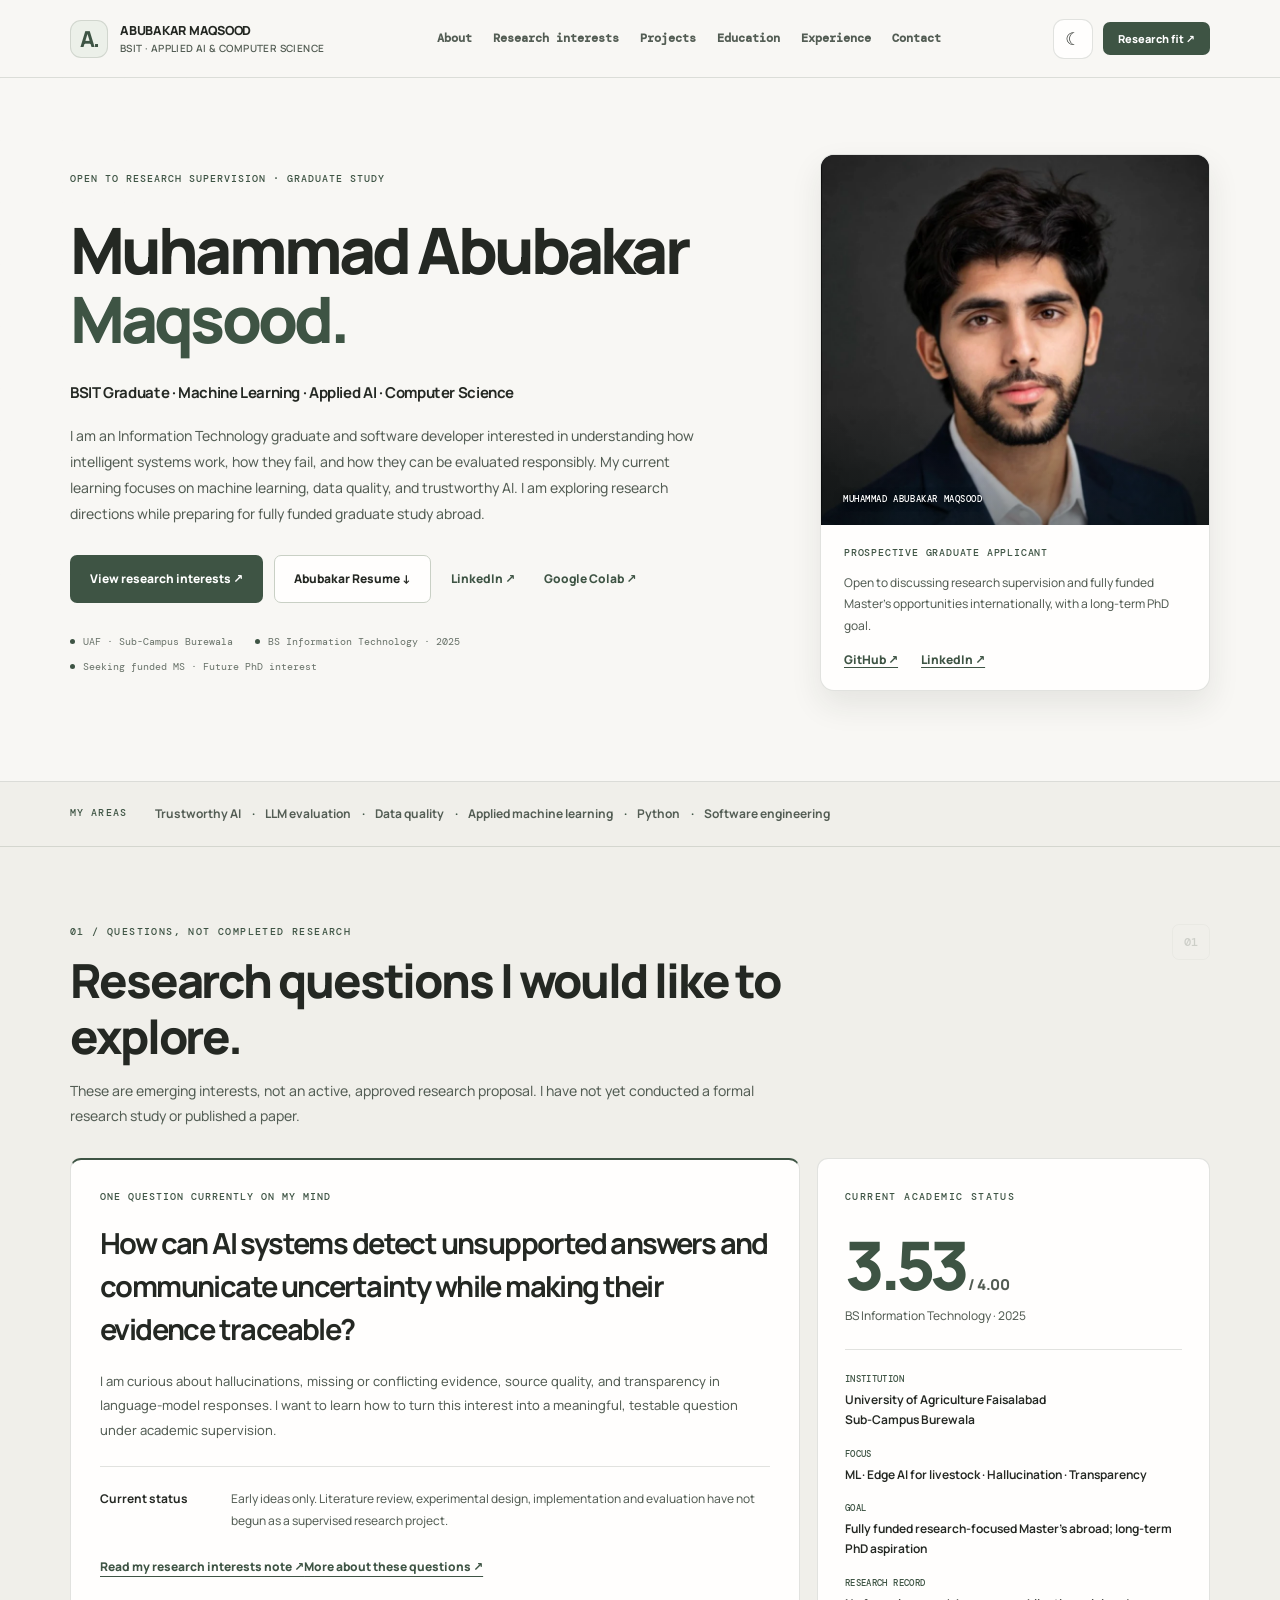
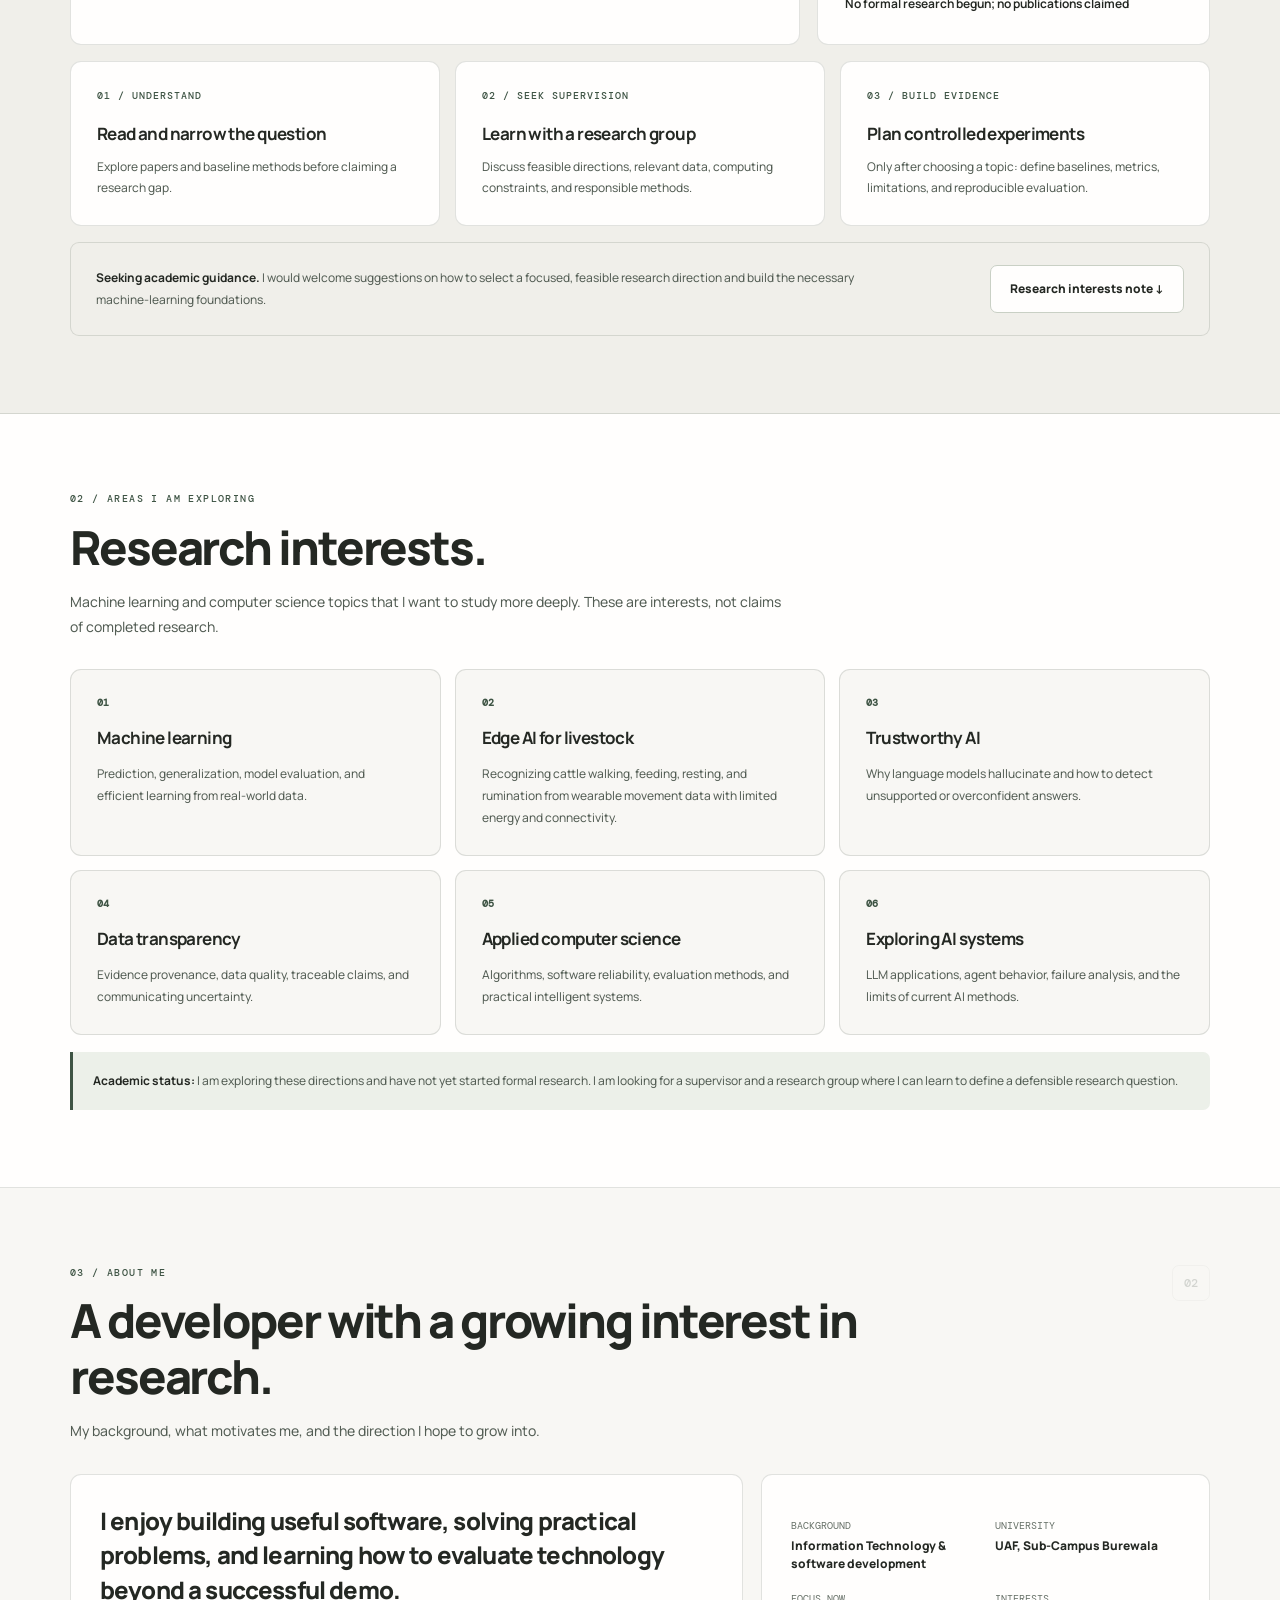
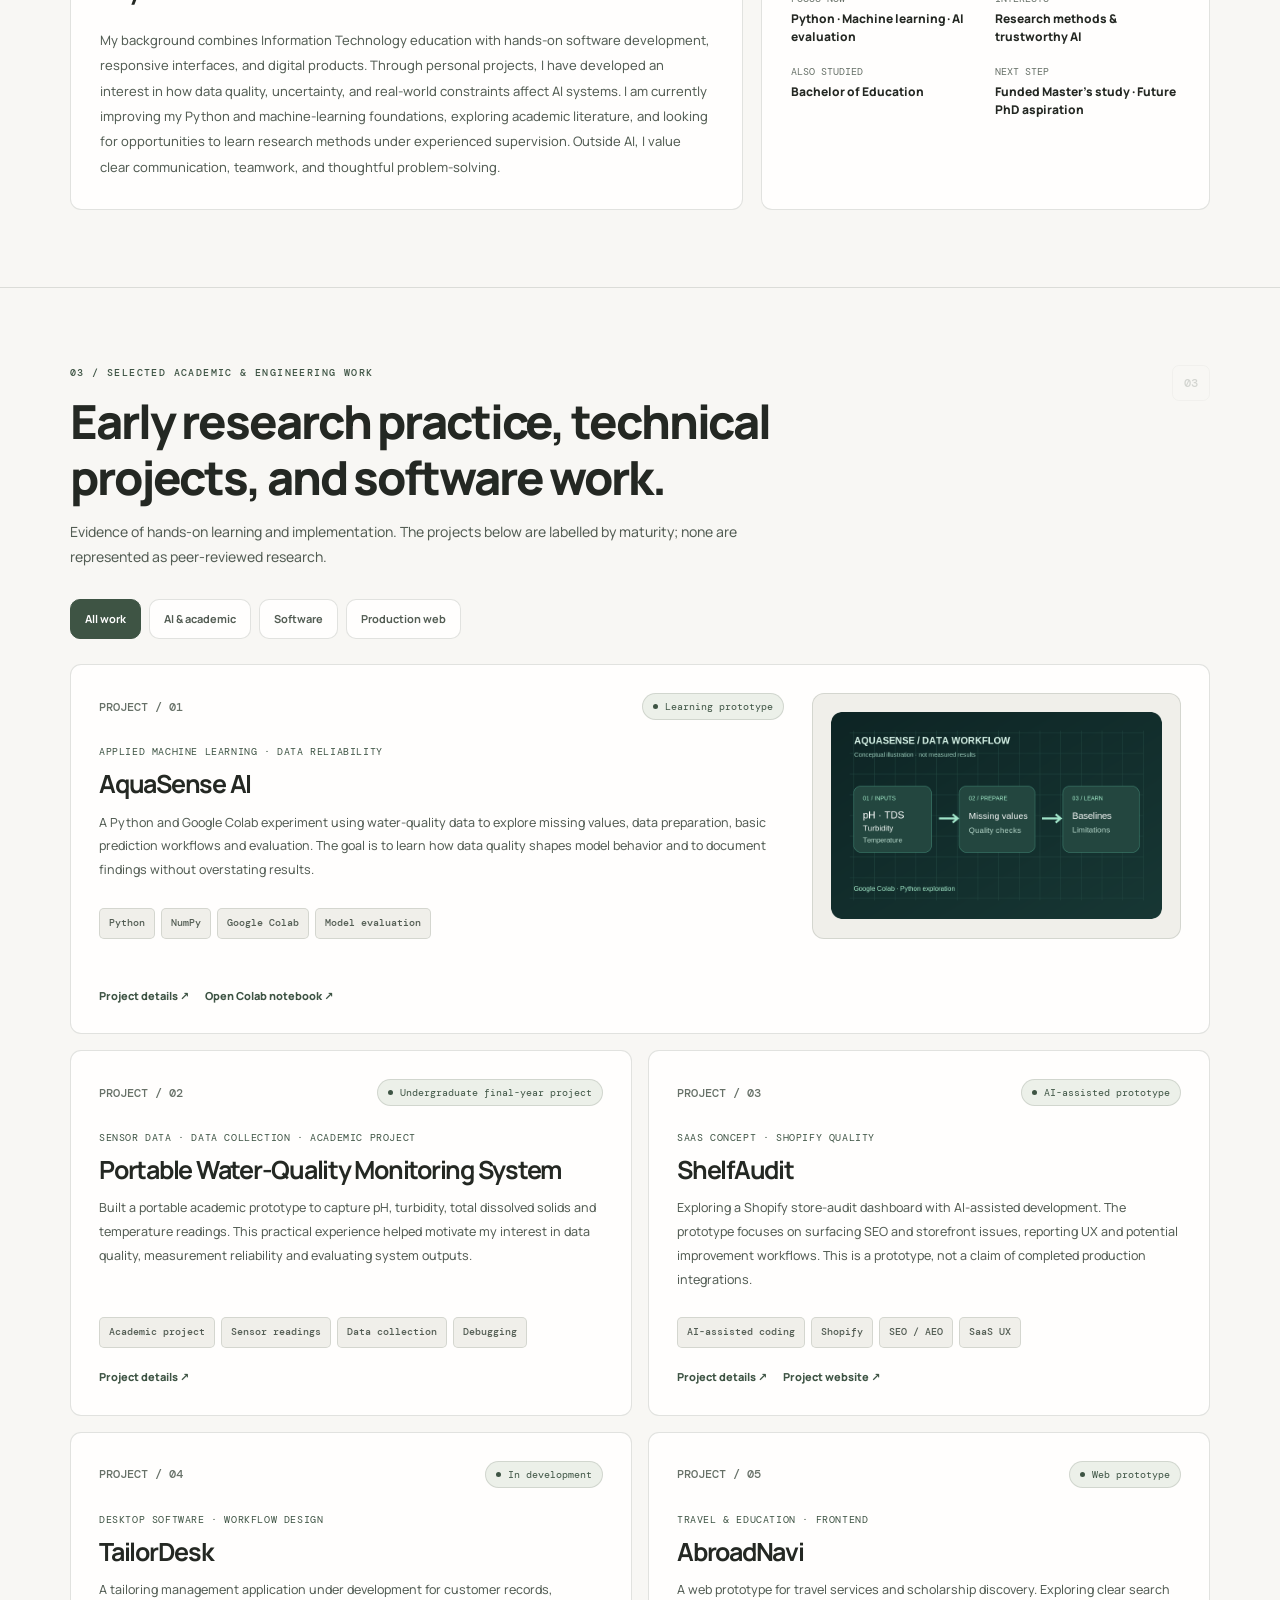
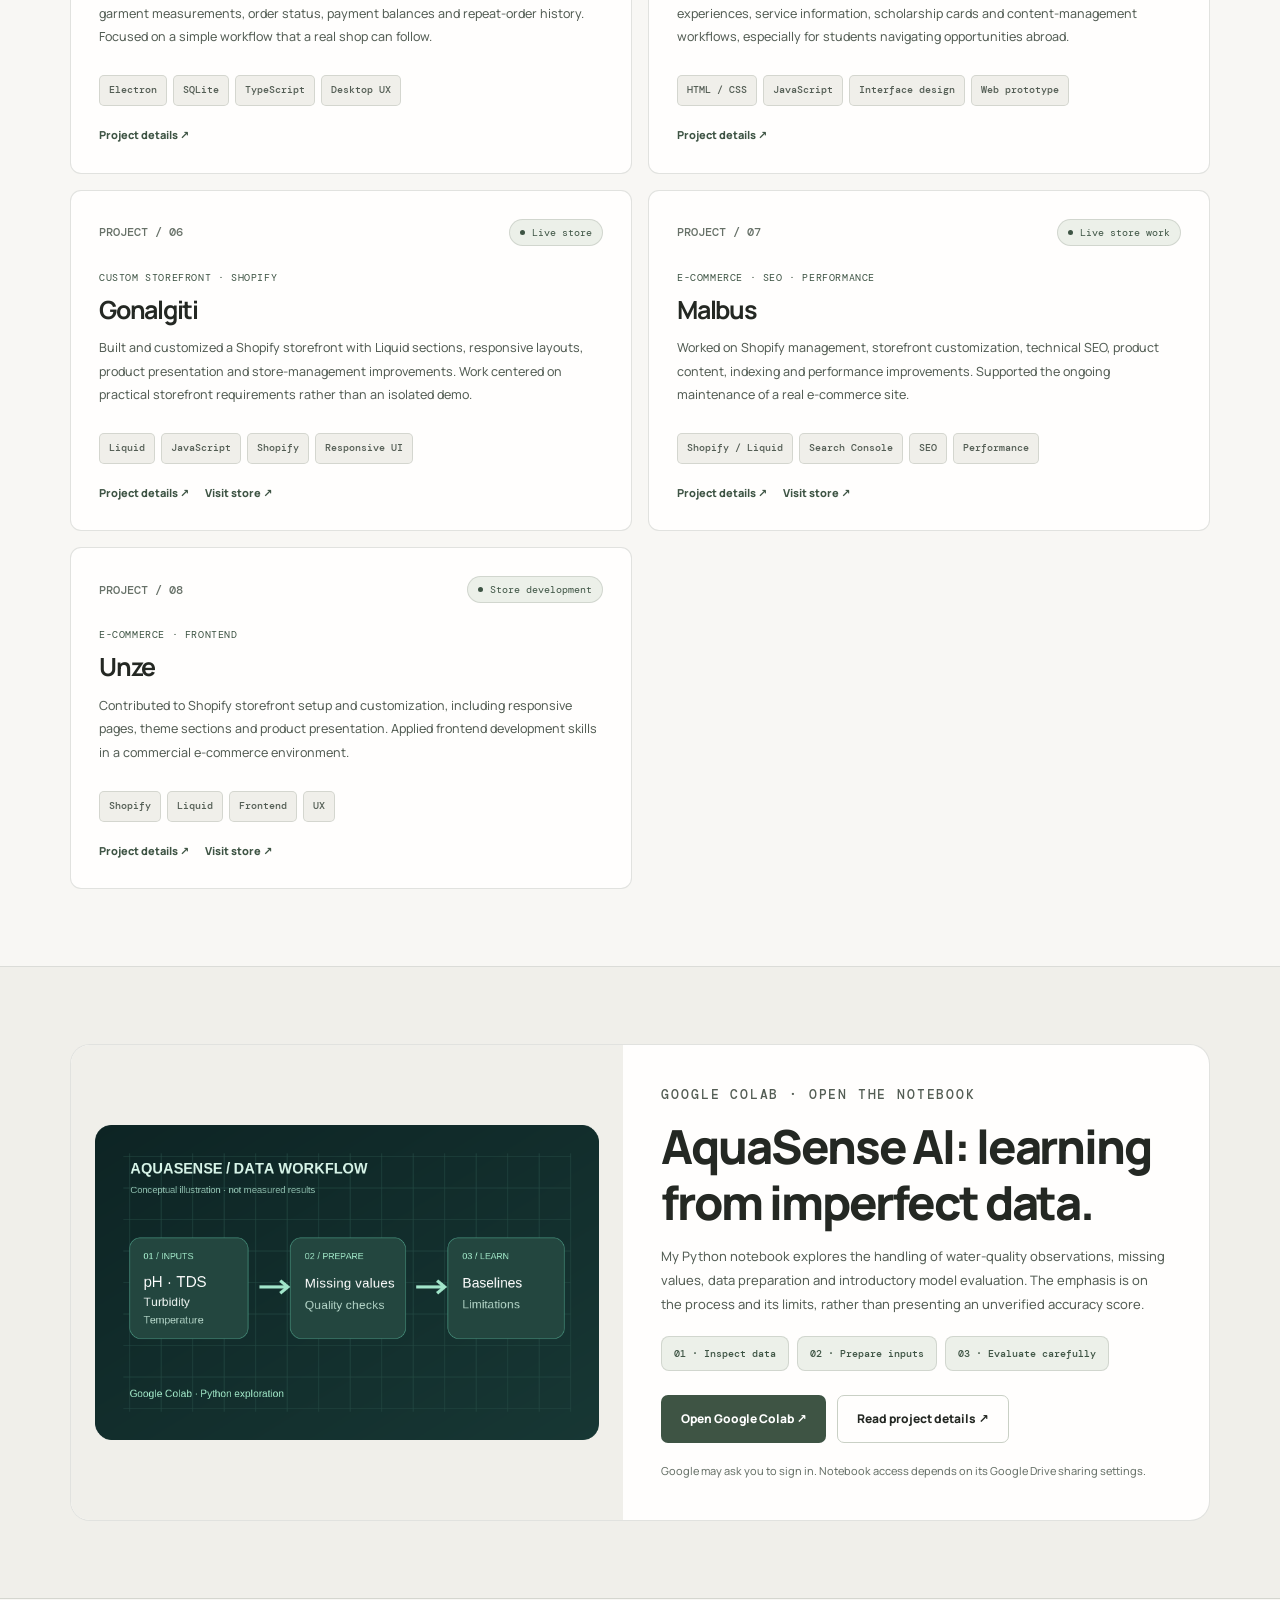
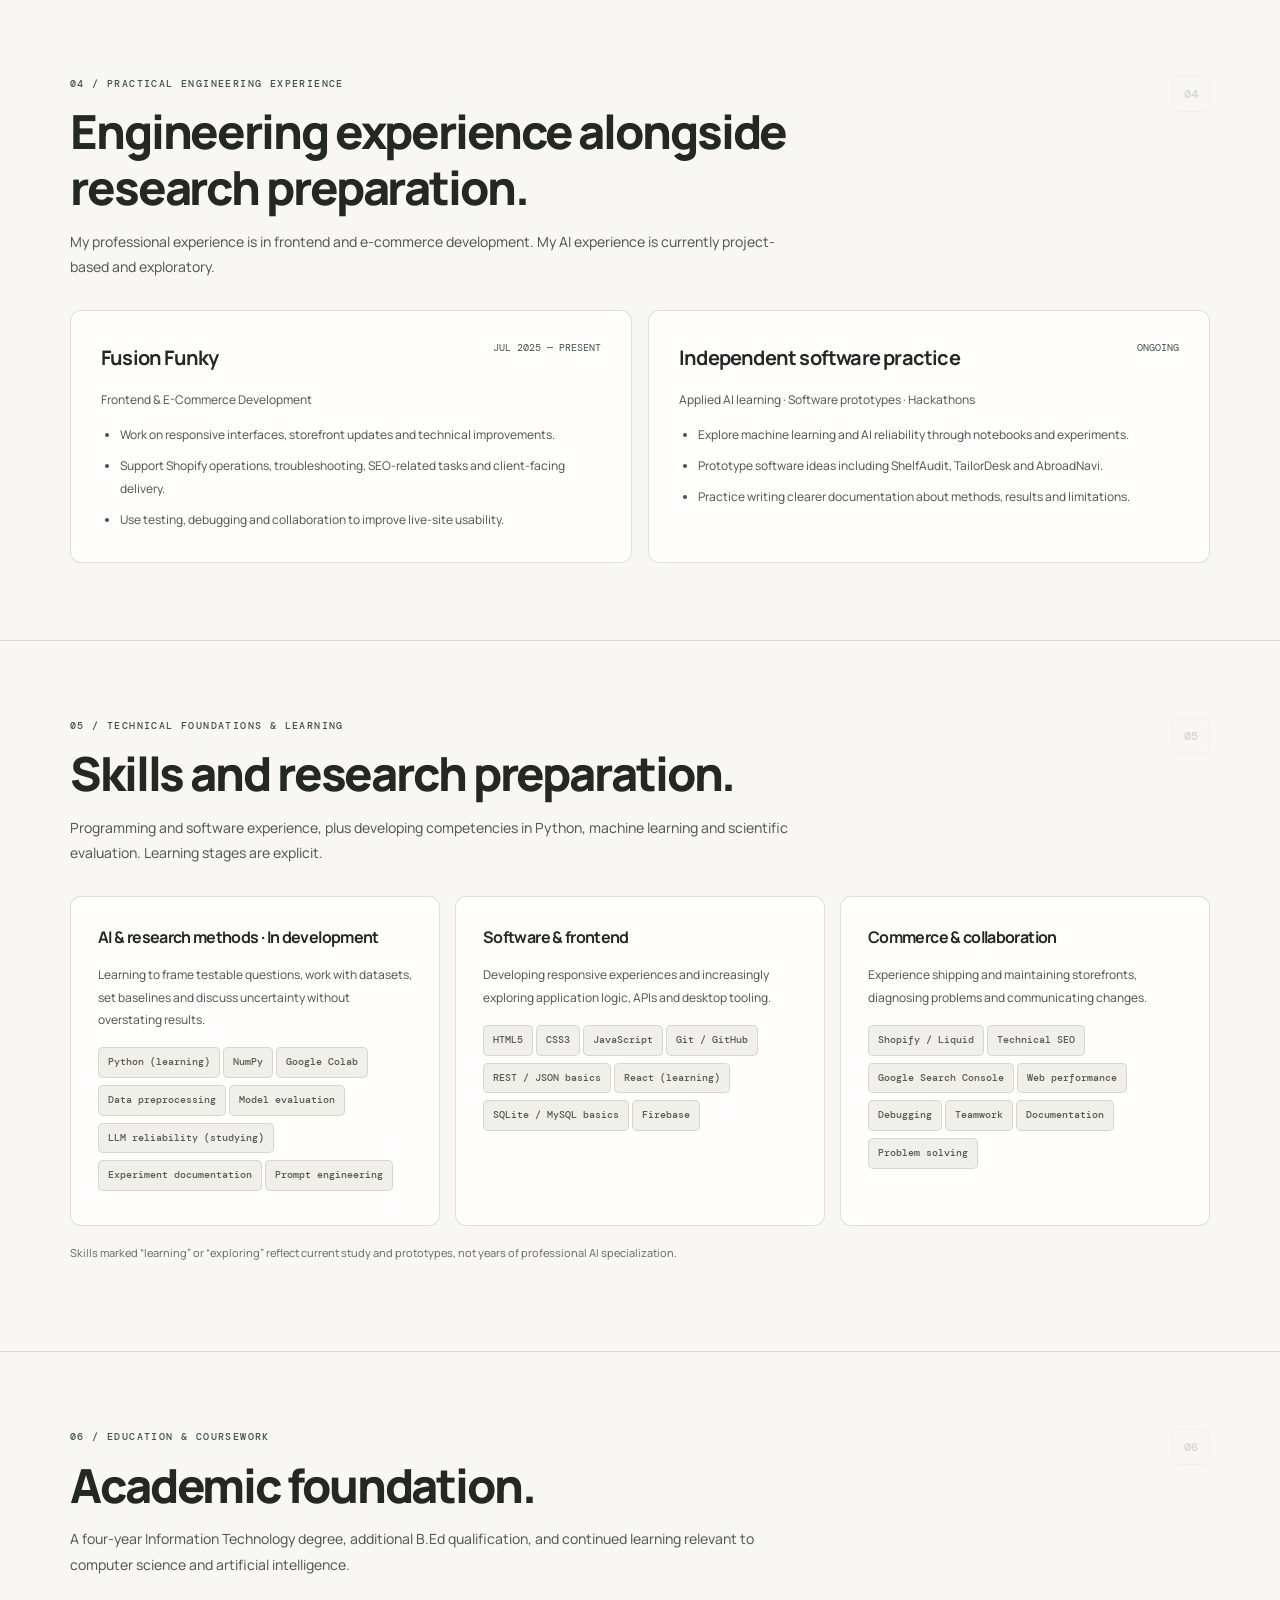
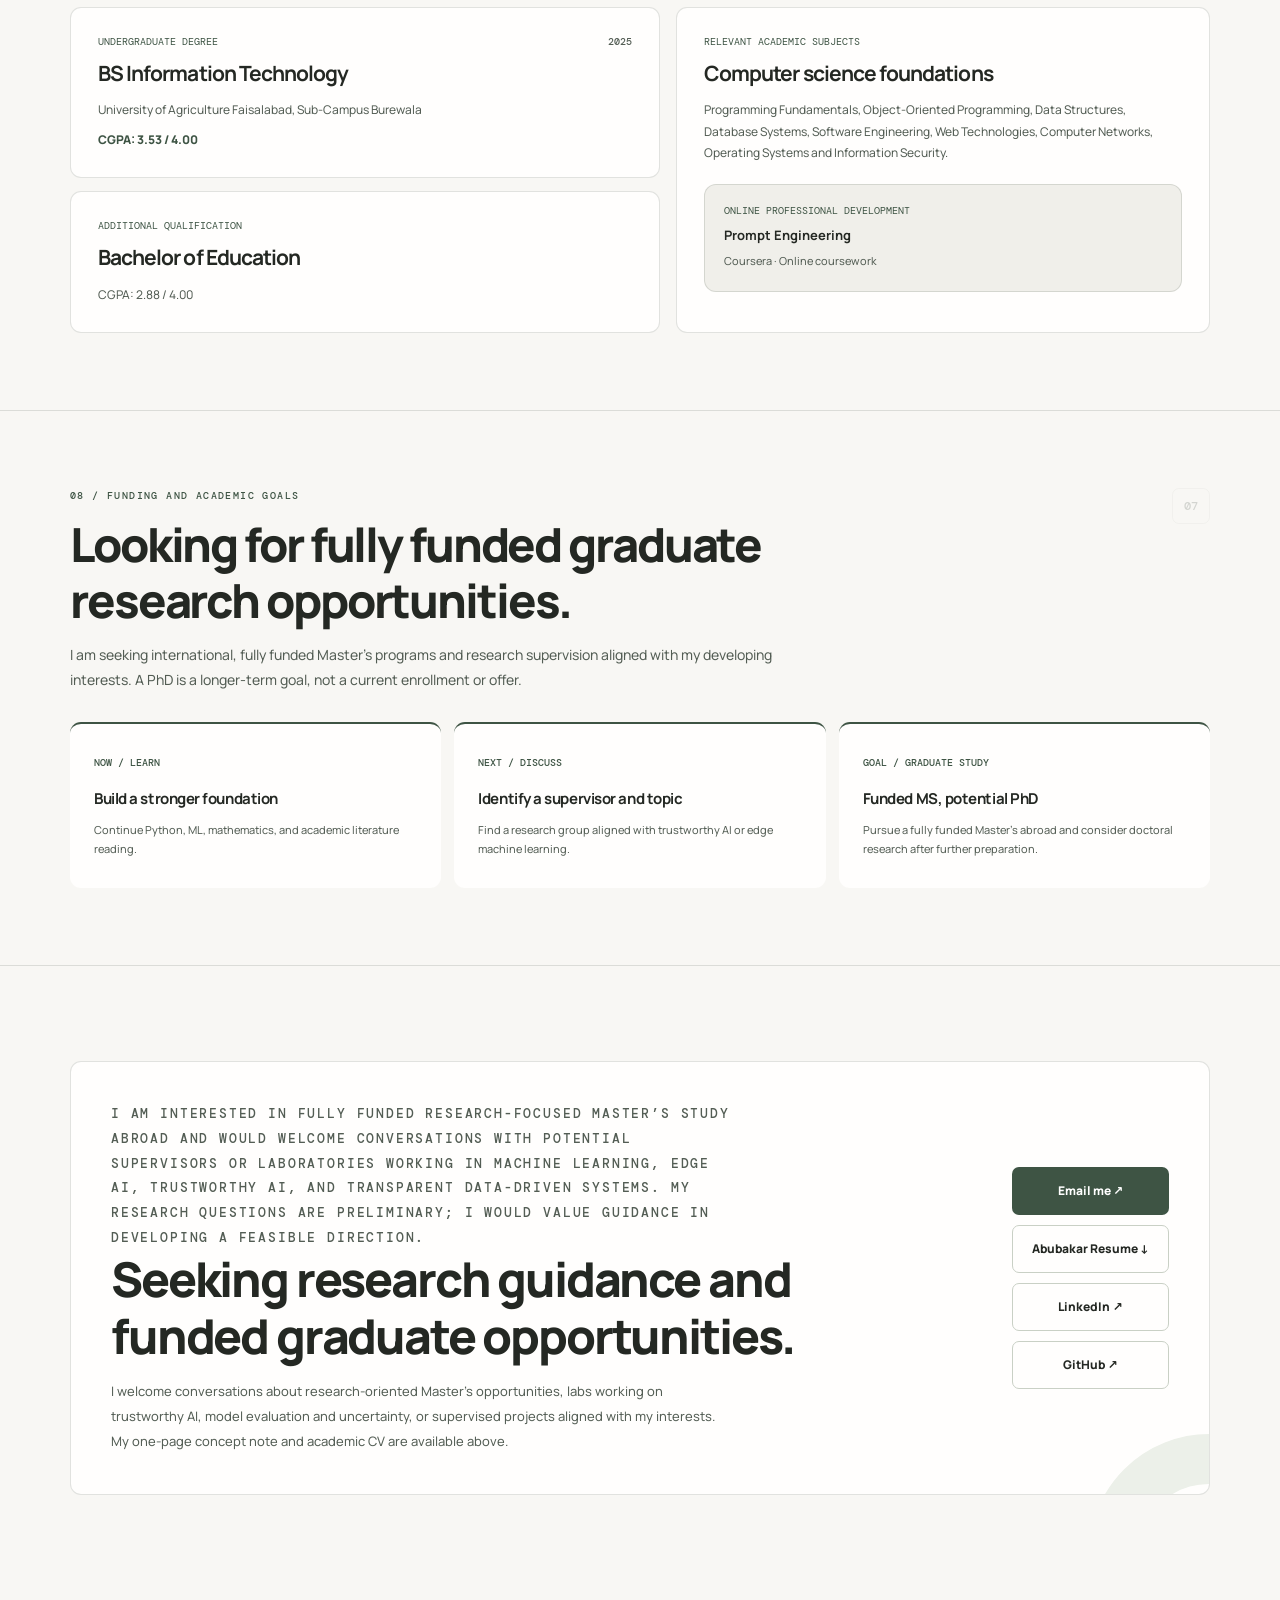
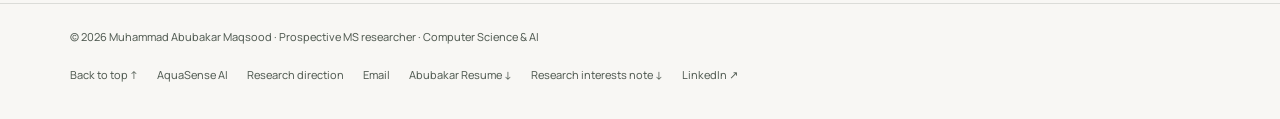
==== commit d1c96649: "abubakar website .." ====
--- a/index.html
+++ b/index.html
@@ -4,25 +4,23 @@
 <head>
 <meta charset="utf-8"/>
 <meta content="width=device-width, initial-scale=1" name="viewport"/>
-<meta content="#0b1518" name="theme-color"/>
-<meta content="Muhammad Abubakar Maqsood | BS Information Technology (CGPA 3.53/4.00, University of Agriculture Faisalabad). Prospective MS researcher exploring trustworthy AI, LLM evaluation, uncertainty, and data reliability. Academic CV and research direction." name="description"/>
+<meta content="#f8f7f4" name="theme-color"/>
+<meta content="Muhammad Abubakar Maqsood: BSIT graduate, prospective fully funded graduate applicant interested in machine learning, edge AI for livestock activity recognition, trustworthy AI, hallucination, and data transparency." name="description"/>
 <meta content="Muhammad Abubakar Maqsood" name="author"/>
 <meta content="website" property="og:type"/>
 <meta content="Muhammad Abubakar Maqsood | Prospective MS Researcher" property="og:title"/>
-<meta content="BSIT (3.53/4.00) · Research interests in trustworthy AI, model evaluation, and evidence-aware language models. Explore academic background and proposed research direction." property="og:description"/>
-<meta content="https://abubakarnaqsood-portfolio.netlify.app/" property="og:url"/>
+<meta content="BSIT graduate exploring machine learning, edge AI for livestock behavior, trustworthy AI and data transparency. Seeking fully funded research-focused Master’s opportunities abroad." property="og:description"/>
+<meta content="https://abubakar-maqsood.github.io/" property="og:url"/>
 <meta content="summary_large_image" name="twitter:card"/>
-<meta content="https://abubakarnaqsood-portfolio.netlify.app/assets/profile.webp" property="og:image"/>
+<meta content="https://abubakar-maqsood.github.io/static/assets/profile.webp" property="og:image"/>
 <meta content="Portrait of Muhammad Abubakar Maqsood" property="og:image:alt"/>
-<link href="https://abubakarnaqsood-portfolio.netlify.app/" rel="canonical"/>
-<link href="data:image/svg+xml,%3Csvg xmlns='http://www.w3.org/2000/svg' viewBox='0 0 80 80'%3E%3Crect width='80' height='80' rx='16' fill='%230b1518'/%3E%3Ctext x='40' y='55' text-anchor='middle' font-family='Arial' font-size='44' font-weight='800' fill='%238de0c5'%3EA%3C/text%3E%3C/svg%3E" rel="icon"/>
+<link href="https://abubakar-maqsood.github.io/" rel="canonical"/>
+<link href="data:image/svg+xml,%3Csvg xmlns='http://www.w3.org/2000/svg' viewBox='0 0 80 80'%3E%3Crect width='80' height='80' rx='16' fill='%23232721'/%3E%3Ctext x='40' y='55' text-anchor='middle' font-family='Arial' font-size='44' font-weight='800' fill='%23d7dccf'%3EA%3C/text%3E%3C/svg%3E" rel="icon"/>
 <link href="https://fonts.googleapis.com" rel="preconnect"/>
 <link crossorigin="" href="https://fonts.gstatic.com" rel="preconnect"/>
 <link href="https://fonts.googleapis.com/css2?family=DM+Mono:wght@400;500&amp;family=Manrope:wght@400;500;600;700;800&amp;display=swap" rel="stylesheet"/>
-<title>Muhammad Abubakar Maqsood | Prospective MS Researcher · Trustworthy AI</title>
-
-
-<script type="application/ld+json">{"@context":"https://schema.org","@type":"Person","name":"Muhammad Abubakar Maqsood","url":"https://abubakarnaqsood-portfolio.netlify.app/","description":"Prospective Master's applicant interested in trustworthy AI, language model evaluation, uncertainty and evidence reliability","alumniOf":{"@type":"CollegeOrUniversity","name":"University of Agriculture Faisalabad"},"sameAs":["https://github.com/abubakar-maqsood","https://www.linkedin.com/in/abu-ba-kar/"],"knowsAbout":["Trustworthy artificial intelligence","Large language model evaluation","Software engineering","Data quality","Python","Applied machine learning"],"image":"https://abubakarnaqsood-portfolio.netlify.app/assets/profile.webp"}</script>
+<title>Muhammad Abubakar Maqsood | Computer Science &amp; AI Research Interests</title>
+<script type="application/ld+json">{"@context": "https://schema.org", "@type": "Person", "name": "Muhammad Abubakar Maqsood", "url": "https://abubakar-maqsood.github.io/", "description": "BSIT graduate with exploratory research interests in machine learning, edge livestock activity recognition, trustworthy AI, hallucinations and data transparency; prospective funded graduate applicant.", "alumniOf": {"@type": "CollegeOrUniversity", "name": "University of Agriculture Faisalabad"}, "sameAs": ["https://github.com/abubakar-maqsood", "https://www.linkedin.com/in/abu-ba-kar/"], "knowsAbout": ["Machine learning", "Edge AI", "Livestock activity recognition", "LLM hallucination", "Data provenance", "Software engineering"], "image": "https://abubakar-maqsood.github.io/static/assets/profile.webp"}</script>
 <link href="/static/css/site.css" rel="stylesheet"/></head>
 <body data-backend="static">
 <a class="skip-link" href="#main">Skip to content</a>
@@ -30,9 +28,9 @@
 <nav aria-label="Main navigation" class="container nav-inner">
 <a aria-label="Muhammad Abubakar Maqsood, home" class="brand" href="#top">
 <span aria-hidden="true" class="brand-icon">A.</span>
-<span class="brand-label">ABUBAKAR MAQSOOD<span>PROSPECTIVE MS · AI RESEARCH</span></span>
+<span class="brand-label">ABUBAKAR MAQSOOD<span>BSIT · APPLIED AI &amp; COMPUTER SCIENCE</span></span>
 </a>
-<ul class="nav-links" id="nav-links"><li><a href="#research">Research direction</a></li><li><li><a href="/research/">Research overview</a></li><a href="#projects">Projects</a></li><li><a href="#education">Education</a></li><li><a href="#about">About</a></li><li><a href="#experience">Experience</a></li><li><a href="#contact">Contact</a></li></ul>
+<ul class="nav-links" id="nav-links"><li><a href="#about">About</a></li><li><a href="#interests">Research interests</a></li><li><a href="#projects">Projects</a></li><li><a href="#education">Education</a></li><li><a href="#experience">Experience</a></li><li><a href="#contact">Contact</a></li></ul>
 <div class="nav-actions">
 <button aria-label="Switch color theme" class="icon-button" id="theme-toggle" title="Switch color theme" type="button"><span aria-hidden="true" class="theme-icon">◐</span></button>
 <a class="nav-connect" href="#contact">Research fit ↗</a>
@@ -44,62 +42,58 @@
 <section aria-labelledby="hero-heading" class="hero" id="top">
 <div class="container hero-inner">
 <div>
-<div class="eyebrow"><span aria-hidden="true" class="status-dot"></span>PROSPECTIVE GRADUATE STUDENT · COMPUTER SCIENCE &amp; AI</div>
+<div class="eyebrow">OPEN TO RESEARCH SUPERVISION · GRADUATE STUDY</div>
 <h1 id="hero-heading">Muhammad Abubakar<br/><span class="accent">Maqsood.</span></h1>
-<p class="hero-role">BS Information Technology · Exploring trustworthy AI &amp; model reliability</p>
-<p class="hero-copy">I graduated with a BS in Information Technology (CGPA 3.53/4.00) from the University of Agriculture Faisalabad in 2025. I'm preparing for research-focused Master's study in Computer Science or AI, with a long-term goal of doctoral research. My interest is in how intelligent systems can recognize uncertainty, evaluate evidence, and communicate their limitations.</p>
-<div class="button-row"><a class="button button-primary" href="#research">Read my research direction <span aria-hidden="true">↗</span></a><a class="button button-ghost" download="" href="/static/docs/academic-cv.pdf">Academic CV ↓</a><a class="button button-text" download="" href="/static/docs/research-statement.pdf">Research concept note ↓</a><a class="button button-text" href="https://colab.research.google.com/drive/1Oh5D5iaJGwzidh299dat4t5LgXBINVKG?usp=sharing" rel="noopener noreferrer" target="_blank">AquaSense notebook ↗</a></div>
-<div class="hero-meta"><span>UAF · Sub-Campus Burewala</span><span>CGPA 3.53 / 4.00</span><span>BSIT, 2025</span><span>Seeking MS research opportunities</span></div>
+<p class="hero-role">BSIT Graduate · Machine Learning · Applied AI · Computer Science</p>
+<p class="hero-copy">I am an Information Technology graduate and software developer interested in understanding how intelligent systems work, how they fail, and how they can be evaluated responsibly. My current learning focuses on machine learning, data quality, and trustworthy AI. I am exploring research directions while preparing for fully funded graduate study abroad.</p>
+<div class="button-row"><a class="button button-primary" href="#interests">View research interests ↗</a><a class="button button-ghost" href="/static/docs/Abubakar%20Resume.pdf">Abubakar Resume ↓</a><a class="button button-text" href="https://www.linkedin.com/in/abu-ba-kar/" rel="noopener noreferrer" target="_blank">LinkedIn ↗</a><a class="button button-text" href="https://colab.research.google.com/drive/1Oh5D5iaJGwzidh299dat4t5LgXBINVKG?usp=sharing" rel="noopener noreferrer" target="_blank">Google Colab ↗</a></div>
+<div class="hero-meta"><span>UAF · Sub-Campus Burewala</span><span>BS Information Technology · 2025</span><span>Seeking funded MS · Future PhD interest</span></div>
 </div>
 <aside aria-label="Profile photograph and academic focus" class="profile-spotlight">
 <figure class="profile-figure">
-<img alt="Professional portrait of Muhammad Abubakar Maqsood" class="profile-image" decoding="async" fetchpriority="high" height="800" src="/static/assets/profile.webp" width="800"/>
+<img alt="Portrait of Muhammad Abubakar Maqsood wearing a navy blazer" class="profile-image" decoding="async" fetchpriority="high" height="760" loading="eager" src="/static/assets/profile.webp" width="760"/>
 <span aria-hidden="true" class="profile-photo-label mono">MUHAMMAD ABUBAKAR MAQSOOD</span>
 </figure>
-<div class="profile-details">
-<span class="profile-details-kicker mono">ACADEMIC PROFILE / 2026</span>
-<p>Interested in building AI systems that are <strong>more reliable, evidence-aware, and open about uncertainty.</strong></p>
-<a class="profile-research-link" href="#research">Explore proposed research <span aria-hidden="true">↗</span></a>
-</div>
+<div class="profile-details"><span class="profile-details-kicker mono">PROSPECTIVE GRADUATE APPLICANT</span><p>Open to discussing research supervision and fully funded Master’s opportunities internationally, with a long-term PhD goal.</p><div class="profile-social-links"><a href="https://github.com/abubakar-maqsood" rel="noopener noreferrer" target="_blank">GitHub ↗</a><a href="https://www.linkedin.com/in/abu-ba-kar/" rel="noopener noreferrer" target="_blank">LinkedIn ↗</a></div></div>
 </aside>
 </div>
 </section>
 <div aria-label="Areas of work and study" class="expertise-line"><div class="container expertise-flex"><div class="expertise-caption mono">My areas</div><div class="expertise-items"><span>Trustworthy AI</span><span>LLM evaluation</span><span>Data quality</span><span>Applied machine learning</span><span>Python</span><span>Software engineering</span></div></div></div>
 <section aria-labelledby="research-title" class="section research-section" id="research">
 <div class="container">
-<div class="section-header" data-reveal=""><div class="section-heading-wrap"><p class="overline">01 / Proposed research direction</p><h2 id="research-title">Evidence-aware uncertainty in language models.</h2><p class="section-desc">A working research concept for future Master's study. It is a starting point for discussion with prospective supervisors, not a completed proposal, publication, or validated novel contribution.</p></div><span class="section-num">01</span></div>
+<div class="section-header" data-reveal=""><div class="section-heading-wrap"><p class="overline">01 / Questions, not completed research</p><h2 id="research-title">Research questions I would like to explore.</h2><p class="section-desc">These are emerging interests, not an active, approved research proposal. I have not yet conducted a formal research study or published a paper.</p></div><span class="section-num">01</span></div>
 <div class="research-grid">
 <article class="research-main panel" data-reveal="">
-<div class="research-kicker">THE RESEARCH QUESTION</div>
-<h3>Can an LLM-assisted system recognize when the available evidence is insufficient or contradictory, and make a better decision about whether to answer, verify, or abstain?</h3>
-<p>Language models may generate confident-sounding answers even when their supporting material is incomplete, outdated, or conflicting. I want to study this failure mode through systematic experiments rather than assume that a better prompt alone makes responses trustworthy.</p>
-<div class="research-problem"><strong>Why it matters</strong><span>Reliability is especially important when someone uses an AI answer for a real decision. A useful system should communicate uncertainty and trace its answer back to supporting evidence.</span></div>
-<a class="inline-link" download="" href="/static/docs/research-statement.pdf">Download one-page research concept note ↗</a>
-<a class="inline-link" href="/research/">Read the full proposed study and evaluation plan ↗</a></article>
+<div class="research-kicker">ONE QUESTION CURRENTLY ON MY MIND</div>
+<h3>How can AI systems detect unsupported answers and communicate uncertainty while making their evidence traceable?</h3>
+<p>I am curious about hallucinations, missing or conflicting evidence, source quality, and transparency in language-model responses. I want to learn how to turn this interest into a meaningful, testable question under academic supervision.</p>
+<div class="research-problem"><strong>Current status</strong><span>Early ideas only. Literature review, experimental design, implementation and evaluation have not begun as a supervised research project.</span></div>
+<a class="inline-link" href="/static/docs/Research%20Interests%20Note.pdf">Read my research interests note ↗</a><a class="inline-link" href="/research/">More about these questions ↗</a></article>
 <aside class="research-aside panel" data-reveal="">
 <p class="overline">Current academic status</p><div class="research-big">3.53<span> / 4.00</span></div><p class="research-sub">BS Information Technology · 2025</p><div class="research-divider"></div>
-<dl class="research-facts"><div><dt>Institution</dt><dd>University of Agriculture Faisalabad<br/>Sub-Campus Burewala</dd></div><div><dt>Focus</dt><dd>Trustworthy AI · Evaluation · Data reliability</dd></div><div><dt>Goal</dt><dd>Research-oriented MS/MPhil; eventual PhD</dd></div><div><dt>Research record</dt><dd>Early-stage learning and projects; no publications claimed</dd></div></dl>
+<dl class="research-facts"><div><dt>Institution</dt><dd>University of Agriculture Faisalabad<br/>Sub-Campus Burewala</dd></div><div><dt>Focus</dt><dd>ML · Edge AI for livestock · Hallucination · Transparency</dd></div><div><dt>Goal</dt><dd>Fully funded research-focused Master’s abroad; long-term PhD aspiration</dd></div><div><dt>Research record</dt><dd>No formal research begun; no publications claimed</dd></div></dl>
 </aside>
 </div>
 <div aria-label="Proposed research method" class="method-grid">
-<article class="method-card" data-reveal=""><div class="mono method-no">01 / DATA</div><h3>Create controlled evaluation cases</h3><p>Use questions paired with complete, missing, or conflicting supporting passages; document provenance and expected outcomes.</p></article>
-<article class="method-card" data-reveal=""><div class="mono method-no">02 / BASELINES</div><h3>Compare simple strategies first</h3><p>Benchmark answer-always responses, prompt-only abstention, and an evidence-checking workflow under the same test cases.</p></article>
-<article class="method-card" data-reveal=""><div class="mono method-no">03 / METRICS</div><h3>Test reliability and trade-offs</h3><p>Measure claim support, appropriate abstention, calibration where applicable, error types, latency and computational cost.</p></article>
+<article class="method-card" data-reveal=""><div class="mono method-no">01 / UNDERSTAND</div><h3>Read and narrow the question</h3><p>Explore papers and baseline methods before claiming a research gap.</p></article>
+<article class="method-card" data-reveal=""><div class="mono method-no">02 / SEEK SUPERVISION</div><h3>Learn with a research group</h3><p>Discuss feasible directions, relevant data, computing constraints, and responsible methods.</p></article>
+<article class="method-card" data-reveal=""><div class="mono method-no">03 / BUILD EVIDENCE</div><h3>Plan controlled experiments</h3><p>Only after choosing a topic: define baselines, metrics, limitations, and reproducible evaluation.</p></article>
 </div>
-<div class="research-bottom" data-reveal=""><p><strong>What I would like to learn with a supervisor:</strong> how to narrow the research question, establish stronger baselines, review related literature, design defensible experiments and identify a genuine contribution.</p><a class="button button-ghost" href="mailto:abubakarbhatti052@gmail.com?subject=Prospective%20MS%20Research%20Discussion">Discuss research fit ↗</a></div>
+<div class="research-bottom" data-reveal=""><p><strong>Seeking academic guidance. </strong>I would welcome suggestions on how to select a focused, feasible research direction and build the necessary machine-learning foundations.</p><a class="button button-ghost" href="/static/docs/Research%20Interests%20Note.pdf">Research interests note ↓</a></div>
 </div>
-</section><section aria-labelledby="about-title" class="section" id="about">
+</section><section aria-labelledby="interests-title" class="section interests-section" id="interests"><div class="container"><div class="section-header"><div class="section-heading-wrap"><p class="overline">02 / Areas I am exploring</p><h2 id="interests-title">Research interests.</h2><p class="section-desc">Machine learning and computer science topics that I want to study more deeply. These are interests, not claims of completed research.</p></div></div><div class="interest-tiles">
+<article class="interest-tile"><span class="interest-index">01</span><h3>Machine learning</h3><p>Prediction, generalization, model evaluation, and efficient learning from real-world data.</p></article>
+<article class="interest-tile"><span class="interest-index">02</span><h3>Edge AI for livestock</h3><p>Recognizing cattle walking, feeding, resting, and rumination from wearable movement data with limited energy and connectivity.</p></article>
+<article class="interest-tile"><span class="interest-index">03</span><h3>Trustworthy AI</h3><p>Why language models hallucinate and how to detect unsupported or overconfident answers.</p></article>
+<article class="interest-tile"><span class="interest-index">04</span><h3>Data transparency</h3><p>Evidence provenance, data quality, traceable claims, and communicating uncertainty.</p></article>
+<article class="interest-tile"><span class="interest-index">05</span><h3>Applied computer science</h3><p>Algorithms, software reliability, evaluation methods, and practical intelligent systems.</p></article>
+<article class="interest-tile"><span class="interest-index">06</span><h3>Exploring AI systems</h3><p>LLM applications, agent behavior, failure analysis, and the limits of current AI methods.</p></article>
+</div><div class="interests-footnote"><strong>Academic status:</strong> I am exploring these directions and have not yet started formal research. I am looking for a supervisor and a research group where I can learn to define a defensible research question.</div></div></section><section aria-labelledby="about-title" class="section" id="about">
 <div class="container">
-<div class="section-header" data-reveal=""><div class="section-heading-wrap"><p class="overline">02 / Background &amp; motivation</p><h2 id="about-title">From building software to asking research questions.</h2><p class="section-desc">My research interest grew from hands-on technical work: collecting imperfect data, debugging systems, and understanding why a result can look correct without being reliable.</p></div><span class="section-num">02</span></div>
+<div class="section-header" data-reveal=""><div class="section-heading-wrap"><p class="overline">03 / About me</p><h2 id="about-title">A developer with a growing interest in research.</h2><p class="section-desc">My background, what motivates me, and the direction I hope to grow into.</p></div><span class="section-num">02</span></div>
 <div class="about-grid">
-<div class="panel" data-reveal=""><p class="about-lead">I want to move from implementing systems to rigorously testing when and why they work.</p><p class="about-body">My BSIT studies gave me a foundation in programming, databases, data structures and software engineering. My final-year water-quality monitoring project prompted questions about noisy readings and data trust. I am now using small Python experiments to learn model evaluation, missing-data analysis and reproducibility. My professional experience in web development helps me build usable tools, while graduate research is the direction I hope to grow into.</p></div>
-<div class="panel" data-reveal=""><dl class="facts"><div class="fact"><dt>Degree</dt><dd>BS Information Technology</dd></div><div class="fact"><dt>University</dt><dd>UAF, Sub-Campus Burewala</dd></div><div class="fact"><dt>Graduation</dt><dd>2025</dd></div><div class="fact"><dt>CGPA</dt><dd>3.53 / 4.00</dd></div><div class="fact"><dt>Additional degree</dt><dd>Bachelor of Education (3.05/4.00)</dd></div><div class="fact"><dt>Graduate pathway</dt><dd>MS/MPhil first · PhD long term</dd></div></dl></div>
-</div>
-<div aria-label="Research interests" class="interests">
-<article class="interest-card" data-reveal=""><div class="interest-icon">/ 01</div><h3 class="interest-title">LLM reliability</h3><p class="interest-desc">Checking whether generated answers are supported by evidence and identifying failure cases.</p></article>
-<article class="interest-card" data-reveal=""><div class="interest-icon">/ 02</div><h3 class="interest-title">Uncertainty &amp; abstention</h3><p class="interest-desc">Studying when a system should request verification or refrain from answering.</p></article>
-<article class="interest-card" data-reveal=""><div class="interest-icon">/ 03</div><h3 class="interest-title">Experimental evaluation</h3><p class="interest-desc">Comparing baselines with reproducible tests, clear metrics and honest limitations.</p></article>
-<article class="interest-card" data-reveal=""><div class="interest-icon">/ 04</div><h3 class="interest-title">Data reliability</h3><p class="interest-desc">Understanding missing values, changing data conditions and evaluation assumptions.</p></article>
+<div class="panel" data-reveal=""><p class="about-lead">I enjoy building useful software, solving practical problems, and learning how to evaluate technology beyond a successful demo.</p><p class="about-body">My background combines Information Technology education with hands-on software development, responsive interfaces, and digital products. Through personal projects, I have developed an interest in how data quality, uncertainty, and real-world constraints affect AI systems. I am currently improving my Python and machine-learning foundations, exploring academic literature, and looking for opportunities to learn research methods under experienced supervision. Outside AI, I value clear communication, teamwork, and thoughtful problem-solving.</p></div>
+<div class="panel" data-reveal=""><dl class="facts"><div class="fact"><dt>Background</dt><dd>Information Technology &amp; software development</dd></div><div class="fact"><dt>University</dt><dd>UAF, Sub-Campus Burewala</dd></div><div class="fact"><dt>Focus now</dt><dd>Python · Machine learning · AI evaluation</dd></div><div class="fact"><dt>Interests</dt><dd>Research methods &amp; trustworthy AI</dd></div><div class="fact"><dt>Also studied</dt><dd>Bachelor of Education</dd></div><div class="fact"><dt>Next step</dt><dd>Funded Master’s study · Future PhD aspiration</dd></div></dl></div>
 </div>
 </div>
 </section>
@@ -143,16 +137,15 @@
 <section aria-labelledby="education-title" class="section" id="education">
 <div class="container"><div class="section-header" data-reveal=""><div class="section-heading-wrap"><p class="overline">06 / Education &amp; coursework</p><h2 id="education-title">Academic foundation.</h2><p class="section-desc">A four-year Information Technology degree, additional B.Ed qualification, and continued learning relevant to computer science and artificial intelligence.</p></div><span class="section-num">06</span></div>
 <div class="education-grid">
-<div class="education-main"><article class="edu-panel" data-reveal=""><div class="edu-top"><div><div class="edu-label">Undergraduate degree</div><h3>BS Information Technology</h3></div><span class="edu-year">2025</span></div><p>University of Agriculture Faisalabad, Sub-Campus Burewala</p><p style="margin-top:8px;color:var(--accent);font-weight:800">CGPA: 3.53 / 4.00</p></article><article class="edu-panel" data-reveal=""><div class="edu-top"><div><div class="edu-label">Additional qualification</div><h3>Bachelor of Education</h3></div></div><p>CGPA: 3.05 / 4.00</p></article></div>
+<div class="education-main"><article class="edu-panel" data-reveal=""><div class="edu-top"><div><div class="edu-label">Undergraduate degree</div><h3>BS Information Technology</h3></div><span class="edu-year">2025</span></div><p>University of Agriculture Faisalabad, Sub-Campus Burewala</p><p style="margin-top:8px;color:var(--accent);font-weight:800">CGPA: 3.53 / 4.00</p></article><article class="edu-panel" data-reveal=""><div class="edu-top"><div><div class="edu-label">Additional qualification</div><h3>Bachelor of Education</h3></div></div><p>CGPA: 2.88 / 4.00</p></article></div>
 <article class="edu-panel" data-reveal=""><div class="edu-label">Relevant academic subjects</div><h3>Computer science foundations</h3><p>Programming Fundamentals, Object-Oriented Programming, Data Structures, Database Systems, Software Engineering, Web Technologies, Computer Networks, Operating Systems and Information Security.</p><div class="course-block"><div class="edu-label">Online professional development</div><strong>Prompt Engineering</strong><span>Coursera · Online coursework</span></div></article>
 </div>
 </div>
 </section>
-<section aria-labelledby="now-title" class="section" id="now"><div class="container"><div class="section-header" data-reveal=""><div class="section-heading-wrap"><p class="overline">07 / Graduate research goals</p><h2 id="now-title">The graduate study path I am preparing for.</h2><p class="section-desc">I am a prospective applicant, not yet enrolled in an MS or PhD program. My goal is to earn the preparation and research experience needed to contribute meaningfully in a lab.</p></div><span class="section-num">07</span></div>
-<div class="current-focus"><article class="focus-item" data-reveal=""><span class="mono">NOW / PREPARE</span><h3>Strengthen fundamentals</h3><p>Python, mathematics and ML foundations; reading scientific papers and understanding baselines.</p></article><article class="focus-item" data-reveal=""><span class="mono">NEXT / EXPERIMENT</span><h3>Build defensible evidence</h3><p>Reproducible notebooks, controlled comparisons, documented errors and honest evaluation.</p></article><article class="focus-item" data-reveal=""><span class="mono">GOAL / RESEARCH</span><h3>MS → longer-term PhD</h3><p>Join a research-oriented graduate program, learn from a supervisor and pursue sustained work in trustworthy AI.</p></article></div></div></section>
-<section aria-labelledby="contact-title" class="contact-section" id="contact"><div class="container"><div class="contact-box" data-reveal=""><div><p class="overline">08 / Research conversations</p><h2 id="contact-title">Open to graduate research discussions.</h2><p>I welcome conversations about research-oriented Master's opportunities, labs working on trustworthy AI, model evaluation and uncertainty, or supervised projects aligned with my interests. My one-page concept note and academic CV are available above.</p></div><div class="contact-buttons"><a class="button button-primary" href="mailto:abubakarbhatti052@gmail.com?subject=Prospective%20MS%20Applicant%20-%20Research%20Discussion">Email me ↗</a><a class="button button-ghost" download="" href="/static/docs/academic-cv.pdf">Academic CV ↓</a><a class="button button-ghost" href="https://github.com/abubakar-maqsood" rel="noopener noreferrer" target="_blank">GitHub ↗</a></div></div></div></section>
+<section aria-labelledby="now-title" class="section" id="now"><div class="container"><div class="section-header" data-reveal=""><div class="section-heading-wrap"><p class="overline">08 / Funding and academic goals</p><h2 id="now-title">Looking for fully funded graduate research opportunities.</h2><p class="section-desc">I am seeking international, fully funded Master’s programs and research supervision aligned with my developing interests. A PhD is a longer-term goal, not a current enrollment or offer.</p></div><span class="section-num">07</span></div>
+<div class="current-focus"><article class="focus-item" data-reveal=""><span class="mono">NOW / LEARN</span><h3>Build a stronger foundation</h3><p>Continue Python, ML, mathematics, and academic literature reading.</p></article><article class="focus-item" data-reveal=""><span class="mono">NEXT / DISCUSS</span><h3>Identify a supervisor and topic</h3><p>Find a research group aligned with trustworthy AI or edge machine learning.</p></article><article class="focus-item" data-reveal=""><span class="mono">GOAL / GRADUATE STUDY</span><h3>Funded MS, potential PhD</h3><p>Pursue a fully funded Master’s abroad and consider doctoral research after further preparation.</p></article></div></div></section>
+<section aria-labelledby="contact-title" class="contact-section" id="contact"><div class="container"><div class="contact-box" data-reveal=""><div><p class="overline">I am interested in fully funded research-focused Master’s study abroad and would welcome conversations with potential supervisors or laboratories working in machine learning, edge AI, trustworthy AI, and transparent data-driven systems. My research questions are preliminary; I would value guidance in developing a feasible direction.</p><h2 id="contact-title">Seeking research guidance and funded graduate opportunities.</h2><p>I welcome conversations about research-oriented Master's opportunities, labs working on trustworthy AI, model evaluation and uncertainty, or supervised projects aligned with my interests. My one-page concept note and academic CV are available above.</p></div><div class="contact-buttons"><a class="button button-primary" href="mailto:abubakarbhatti052@gmail.com?subject=Prospective%20graduate%20student%20-%20research%20interests">Email me ↗</a><a class="button button-ghost" href="/static/docs/Abubakar%20Resume.pdf">Abubakar Resume ↓</a><a class="button button-ghost" href="https://www.linkedin.com/in/abu-ba-kar/" rel="noopener noreferrer" target="_blank">LinkedIn ↗</a><a class="button button-ghost" href="https://github.com/abubakar-maqsood" rel="noopener noreferrer" target="_blank">GitHub ↗</a></div></div></div></section>
 </main>
-<footer><div class="container footer-row"><div>© <span id="year">2026</span> Muhammad Abubakar Maqsood · Prospective MS researcher · Computer Science &amp; AI</div><div class="footer-links"><a href="#top">Back to top ↑</a><a href="/projects/aquasense-ai/">AquaSense AI</a><a href="#research">Research direction</a><a href="mailto:abubakarbhatti052@gmail.com">Email</a><a download="" href="/static/docs/academic-cv.pdf">Academic CV ↓</a><a download="" href="/static/docs/research-statement.pdf">Concept note ↓</a></div></div></footer>
-
+<footer><div class="container footer-row"><div>© <span id="year">2026</span> Muhammad Abubakar Maqsood · Prospective MS researcher · Computer Science &amp; AI</div><div class="footer-links"><a href="#top">Back to top ↑</a><a href="/projects/aquasense-ai/">AquaSense AI</a><a href="#research">Research direction</a><a href="mailto:abubakarbhatti052@gmail.com">Email</a><a download="" href="/static/docs/Abubakar%20Resume.pdf">Abubakar Resume ↓</a><a download="" href="/static/docs/Research%20Interests%20Note.pdf">Research interests note ↓</a><a href="https://www.linkedin.com/in/abu-ba-kar/" rel="noopener noreferrer" target="_blank">LinkedIn ↗</a></div></div></footer>
 <script defer="" src="/static/js/site.js"></script></body>
 </html>
--- a/static/css/site.css
+++ b/static/css/site.css
@@ -300,3 +300,140 @@
 
 /* Keep academic content accessible and visible even when scrolling scripts are unavailable. */
 [data-reveal]{opacity:1!important;transform:none!important}
+
+
+/* Academic palette 2026: warm paper, charcoal and forest-gray, not AI-blue. */
+:root, :root[data-theme="light"], :root:not([data-theme="dark"]){
+ color-scheme:light;
+ --bg:#f8f7f4; --bg-soft:#f0efea; --surface:#fffefd; --surface-2:#eae9e2;
+ --text:#242823; --muted:#535d54; --faint:#677168; --accent:#3e5444; --accent-strong:#304234; --accent-ink:#ffffff;
+ --line:rgba(55,66,53,.15); --shadow:0 16px 45px rgba(31,39,29,.055);
+ --nav:rgba(248,247,244,.97); --pill:#ecf0e9; --grid:rgba(62,84,68,.018); --button-border:#c9d0c5;
+}
+:root[data-theme="dark"]{
+ color-scheme:dark;
+ --bg:#1b201c; --bg-soft:#222922; --surface:#293029; --surface-2:#343d34;
+ --text:#f3f2ed; --muted:#c2c9bf; --faint:#a2ada1; --accent:#d0ddc7; --accent-strong:#e4ecdb; --accent-ink:#1c271e;
+ --line:rgba(221,226,213,.17); --shadow:0 24px 55px rgba(0,0,0,.16);
+ --nav:rgba(27,32,28,.97); --pill:rgba(208,221,199,.085); --grid:rgba(208,221,199,.022); --button-border:rgba(221,226,213,.24);
+}
+@media(prefers-color-scheme:dark){:root:not([data-theme="light"]):not([data-theme="dark"]){
+ color-scheme:light;
+ --bg:#f8f7f4; --bg-soft:#f0efea; --surface:#fffefd; --surface-2:#eae9e2;
+ --text:#242823; --muted:#535d54; --faint:#677168; --accent:#3e5444; --accent-strong:#304234; --accent-ink:#ffffff;
+ --line:rgba(55,66,53,.15); --shadow:0 16px 45px rgba(31,39,29,.055);
+ --nav:rgba(248,247,244,.97); --pill:#ecf0e9; --grid:rgba(62,84,68,.018); --button-border:#c9d0c5;
+}}
+body{font-weight:450;line-height:1.68}
+.container{width:min(1140px,calc(100% - 64px))}
+h1{letter-spacing:-.06em;font-size:clamp(38px,5vw,68px);line-height:1.09;overflow-wrap:normal}
+h2{letter-spacing:-.045em;line-height:1.19}
+.nav-inner{height:77px}
+.nav-links{gap:21px;font-family:Manrope,Arial,sans-serif;font-size:12px;font-weight:700;letter-spacing:0}
+.brand-icon{background:var(--pill);color:var(--accent);border-color:var(--line)}
+.brand-label{font-size:12.5px;letter-spacing:-.02em}
+.hero{background:var(--bg)}
+.hero::before{opacity:.28;background-size:62px 62px}
+.hero-inner{grid-template-columns:minmax(0,1.18fr) minmax(310px,.82fr);gap:clamp(28px,4.5vw,65px);padding-top:76px;padding-bottom:90px;min-height:0}
+.hero-copy{font-size:14px;line-height:1.85;max-width:660px}
+.hero-role{font-size:15px}
+.hero-meta{font-size:10px}
+.profile-spotlight{max-width:390px;justify-self:end;width:100%;border-radius:14px;box-shadow:0 22px 50px rgba(32,39,30,.10)}
+.profile-figure{background:#272c32}
+.profile-image{aspect-ratio:1/1;object-fit:cover;object-position:center 28%;width:100%;height:auto;max-height:370px}
+.profile-photo-label{font-size:9px}
+.profile-details{padding:20px 23px}
+.profile-details p{font-size:12px;color:var(--muted)}
+.profile-social-links{display:flex;gap:23px;flex-wrap:wrap;margin-top:13px}
+.profile-social-links a{color:var(--accent);font-size:12px;font-weight:800;text-decoration:underline;text-underline-offset:3px}
+.section{padding:77px 0}
+.section-header{margin-bottom:30px}
+.section h2{font-size:clamp(29px,3.8vw,47px)}
+.section-num{opacity:.25}
+.section-desc{max-width:720px;line-height:1.8}
+.panel,.research-aside,.method-card,.edu-panel,.timeline-item,.project,.skill-panel,.contact-box,.focus-item{border-radius:11px;box-shadow:none}
+.research-section{background:var(--bg-soft)}
+.research-main{border-top:2px solid var(--accent)}
+.research-main h3{font-size:clamp(21px,2.4vw,29px);line-height:1.48}
+.research-bottom{border-radius:9px}
+.interests-section{background:var(--surface)}
+.interest-tiles{display:grid;grid-template-columns:repeat(3,minmax(0,1fr));gap:14px}
+.interest-tile{border:1px solid var(--line);border-radius:11px;padding:26px;background:var(--bg);min-width:0}
+.interest-index{display:block;color:var(--accent);font:700 10px 'DM Mono',monospace;margin-bottom:15px}
+.interest-tile h3{font-size:17px;letter-spacing:-.035em;margin:0 0 10px}
+.interest-tile p{font-size:12px;color:var(--muted);line-height:1.85;margin:0}
+.interests-footnote{margin-top:17px;background:var(--pill);border-left:3px solid var(--accent);padding:18px 20px;border-radius:0 7px 7px 0;font-size:12px;color:var(--muted);line-height:1.8}
+.interests-footnote strong{color:var(--text)}
+.button{border-radius:7px}
+.nav-connect{border-radius:7px}
+.chip{border-radius:5px}
+.project-visual{max-height:240px}
+.project-preview{overflow:hidden}
+.project h3{line-height:1.25}
+.contact-box{padding:40px}
+footer{font-size:11px}
+*{min-width:0}
+img{max-width:100%}
+@media(max-width:1160px){
+ .nav-links{gap:14px;font-size:11px}
+ .nav-connect{display:none}
+}
+@media(max-width:900px){
+ .hero-inner{grid-template-columns:minmax(0,1fr) minmax(250px,.70fr);gap:25px}
+ h1{font-size:clamp(38px,5.6vw,54px)}
+ .interest-tiles{grid-template-columns:repeat(2,minmax(0,1fr))}
+ .nav-links{display:none;position:absolute;top:77px;left:0;right:0;background:var(--nav);padding:14px 24px 23px;border-bottom:1px solid var(--line);flex-direction:column;gap:0;box-shadow:var(--shadow)}
+ .nav-links.open{display:flex}.nav-links a{display:block;padding:12px 6px;font-size:13px}
+ .mobile-toggle{display:inline-grid}
+}
+@media(max-width:700px){
+ .container{width:calc(100% - 40px)}
+ .nav-inner{height:68px}.nav-links{top:68px}
+ .hero-inner{display:flex;flex-direction:column;align-items:stretch;padding-top:50px;padding-bottom:60px;gap:35px}
+ h1{font-size:clamp(37px,10vw,53px)}
+ .profile-spotlight{width:min(100%,380px);max-width:380px;justify-self:center;margin-inline:auto}
+ .profile-image{max-height:345px}
+ .research-grid,.about-grid,.education-grid,.timeline,.notebook-feature,.detail-layout{grid-template-columns:1fr}
+ .projects-grid,.project-feature{grid-template-columns:1fr}
+ .skills-grid,.current-focus,.interest-tiles{grid-template-columns:1fr 1fr}
+ .skills-grid .skill-panel:last-child{grid-column:span 2}
+ .contact-box{padding:30px 24px}
+ .research-bottom{flex-direction:column;align-items:stretch}
+ .research-bottom .button{align-self:stretch}
+ .section{padding:58px 0}
+ .notebook-image{min-height:0}
+}
+@media(max-width:520px){
+ .container{width:calc(100% - 32px)}
+ .brand-label{font-size:11px}.brand-icon{width:34px;height:34px}
+ .hero-inner{padding-top:36px;padding-bottom:48px}
+ h1{font-size:clamp(36px,10.3vw,47px);letter-spacing:-.055em}
+ .eyebrow{font-size:9px;letter-spacing:.06em}
+ .hero-role{font-size:13px}
+ .hero-copy{font-size:12.5px}
+ .hero .button-row .button{min-height:44px;font-size:11px;padding:12px 14px}
+ .profile-spotlight{width:min(100%,340px)}
+ .profile-photo-label{font-size:8px}
+ .interest-tiles,.skills-grid,.current-focus,.method-grid,.facts{grid-template-columns:1fr}
+ .skills-grid .skill-panel:last-child,.method-card:last-child{grid-column:auto}
+ .interest-tile{padding:19px}
+ .section h2{font-size:clamp(28px,8.2vw,34px)}
+ .contact-buttons{flex-direction:column;align-items:stretch;width:100%}
+ .contact-buttons .button{width:100%}
+ .research-problem{grid-template-columns:1fr}
+ .section-header{align-items:flex-start}
+ .detail-hero h1{font-size:clamp(35px,10vw,49px)}
+ .detail-panel{padding:20px}
+ .notebook-feature{display:flex;flex-direction:column}
+ .notebook-image,.notebook-info{width:100%}
+ .notebook-info{padding:22px}
+ .footer-row{flex-direction:column;align-items:flex-start}
+}
+@media(max-width:360px){.brand-label span{display:none}.hero .button-row{align-items:stretch}.hero .button-row .button{flex:1 1 100%}}
+
+/* Final neutral refinement: reading-first, low visual noise */
+.hero::before{opacity:.12}
+.research-section{background:var(--bg-soft)}
+.project:hover,.interest-tile:hover{box-shadow:0 12px 30px rgba(29,39,29,.05)}
+.profile-spotlight{box-shadow:0 14px 32px rgba(32,39,30,.09)}
+@media(max-width:700px){.profile-image{object-position:center 25%;max-height:none}.profile-spotlight{max-width:360px}}
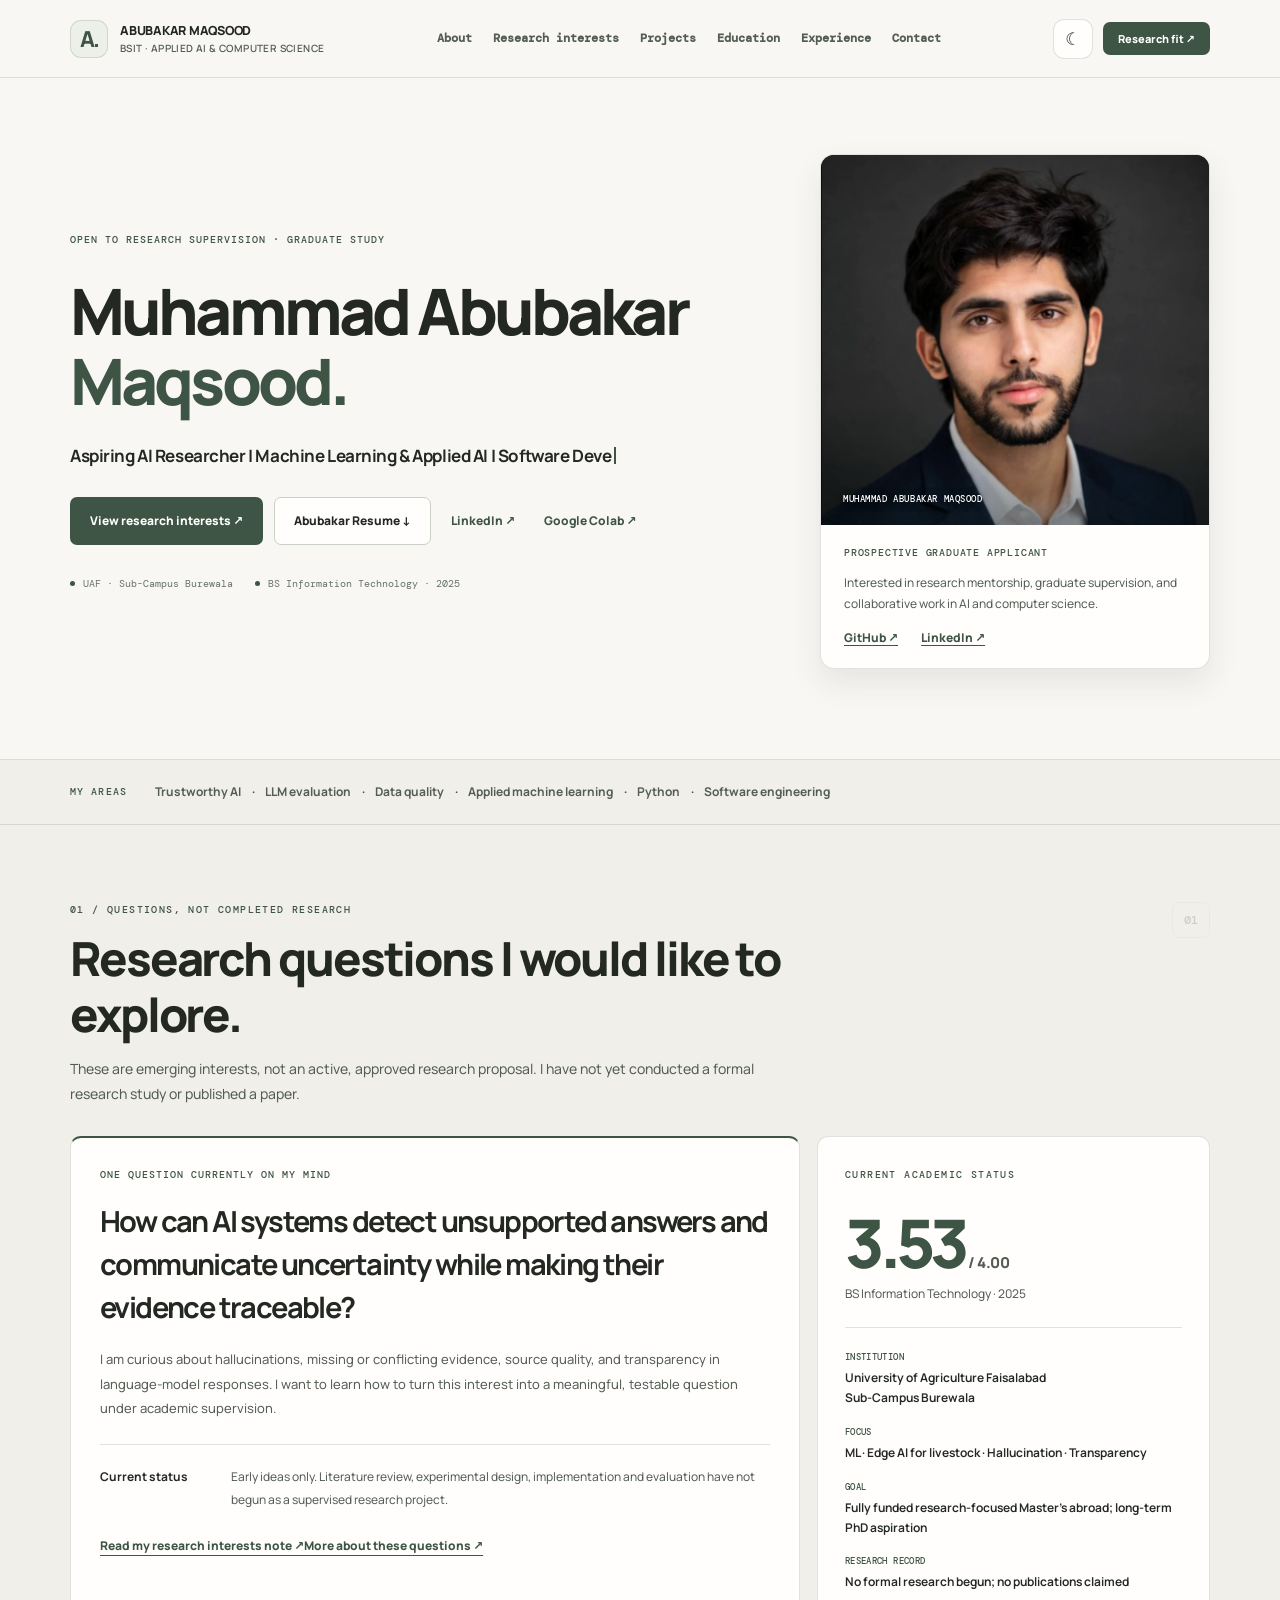
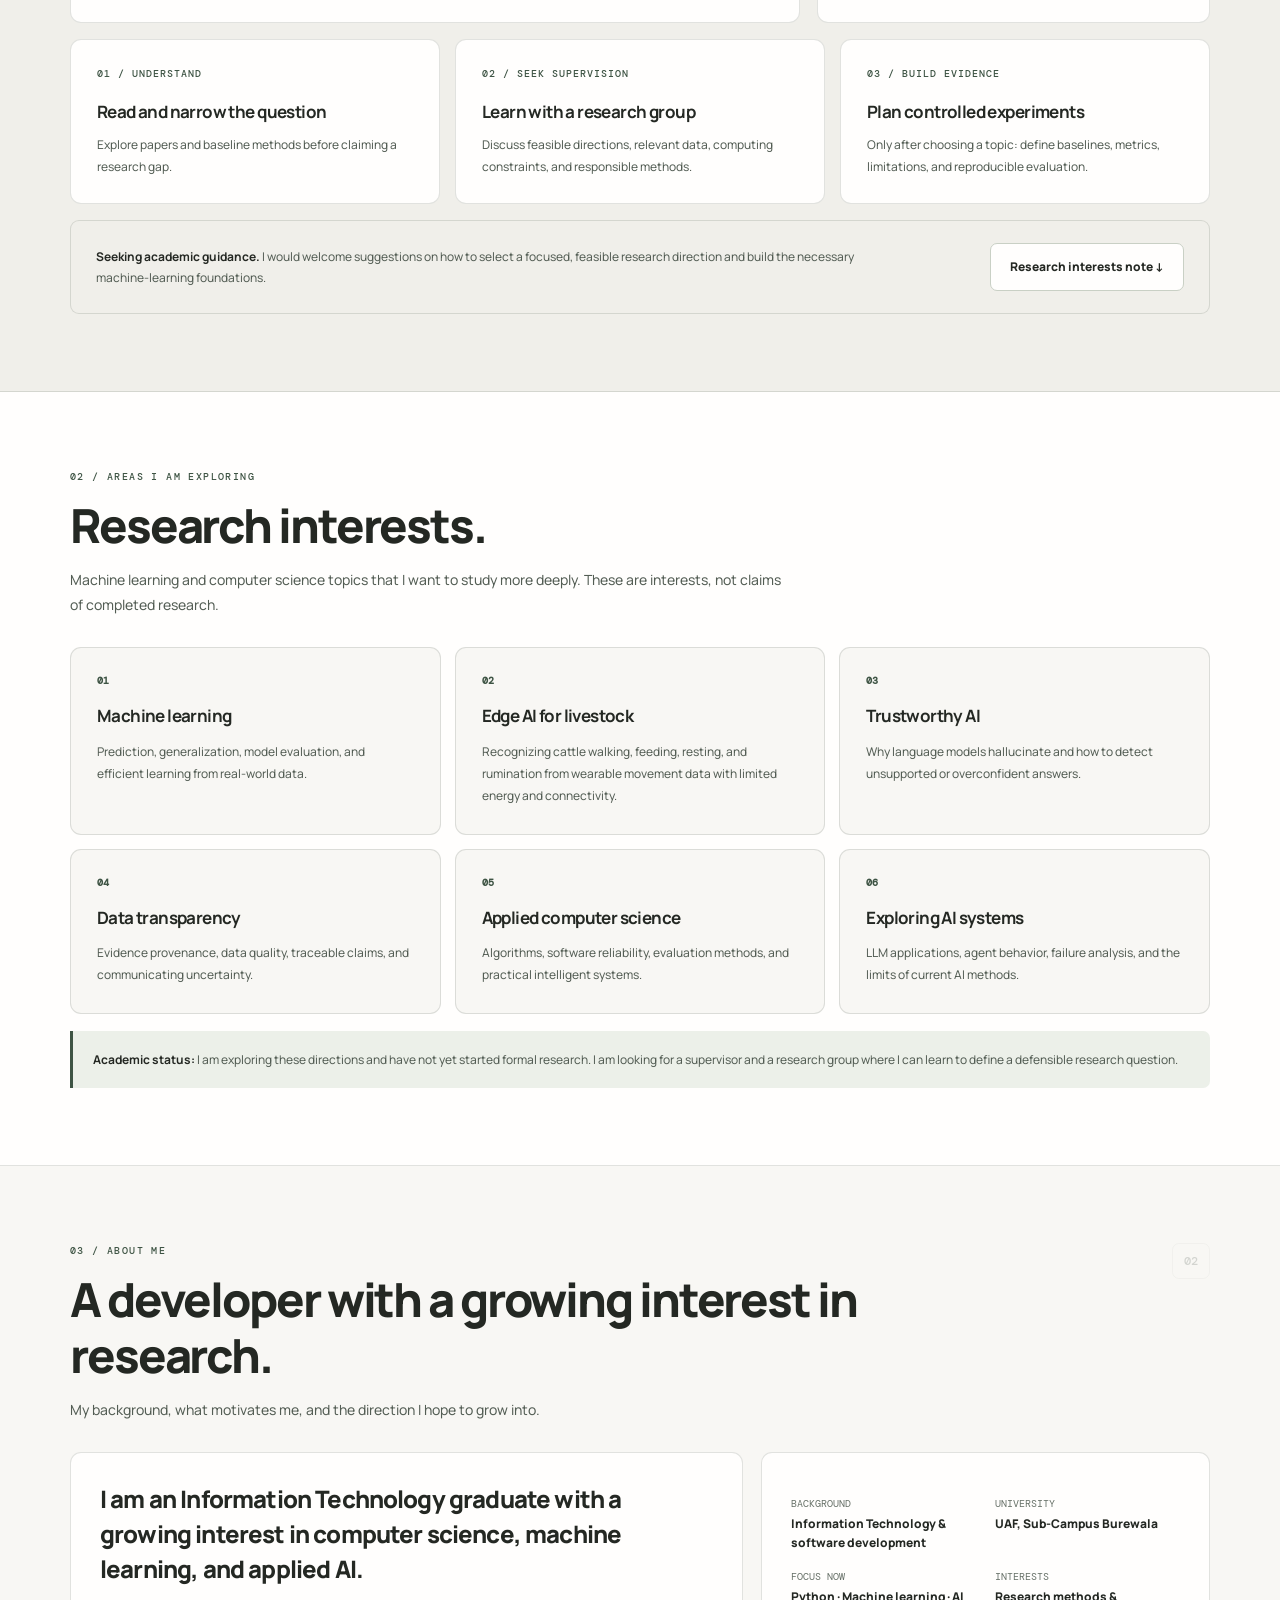
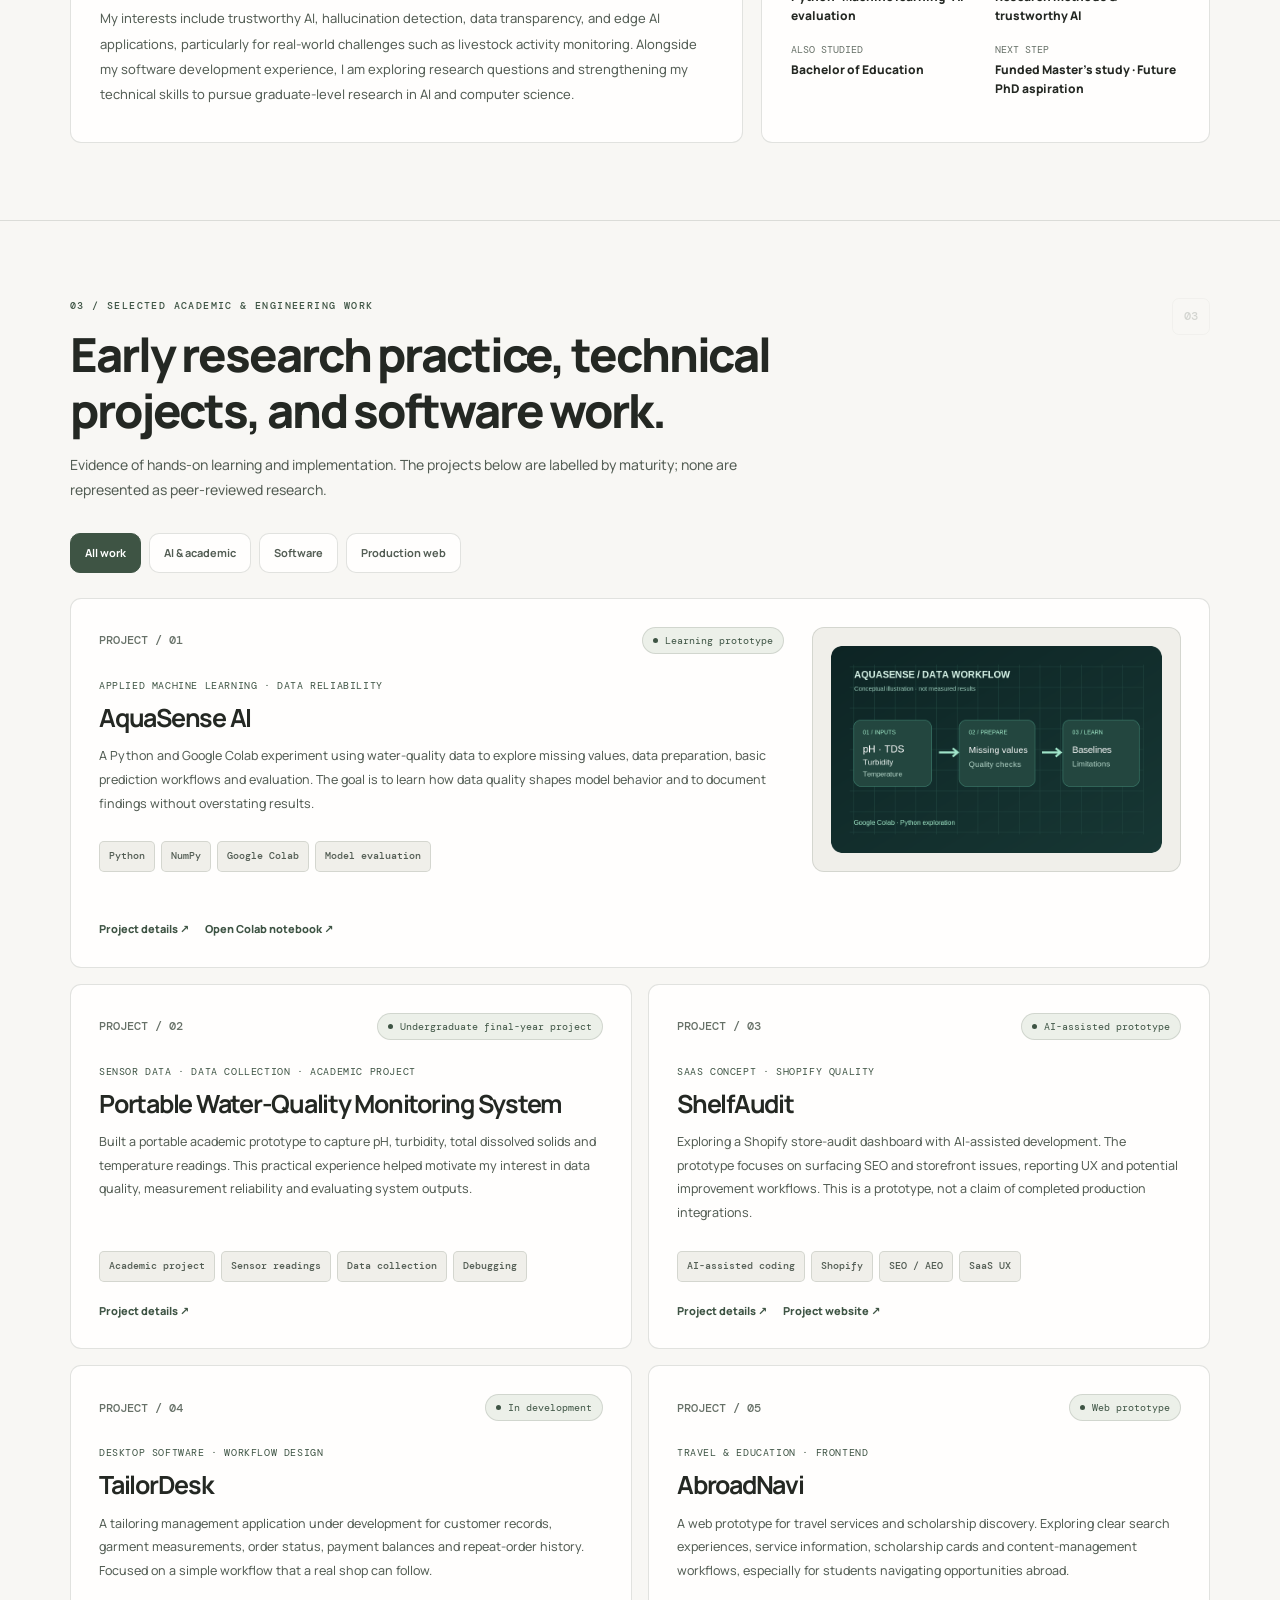
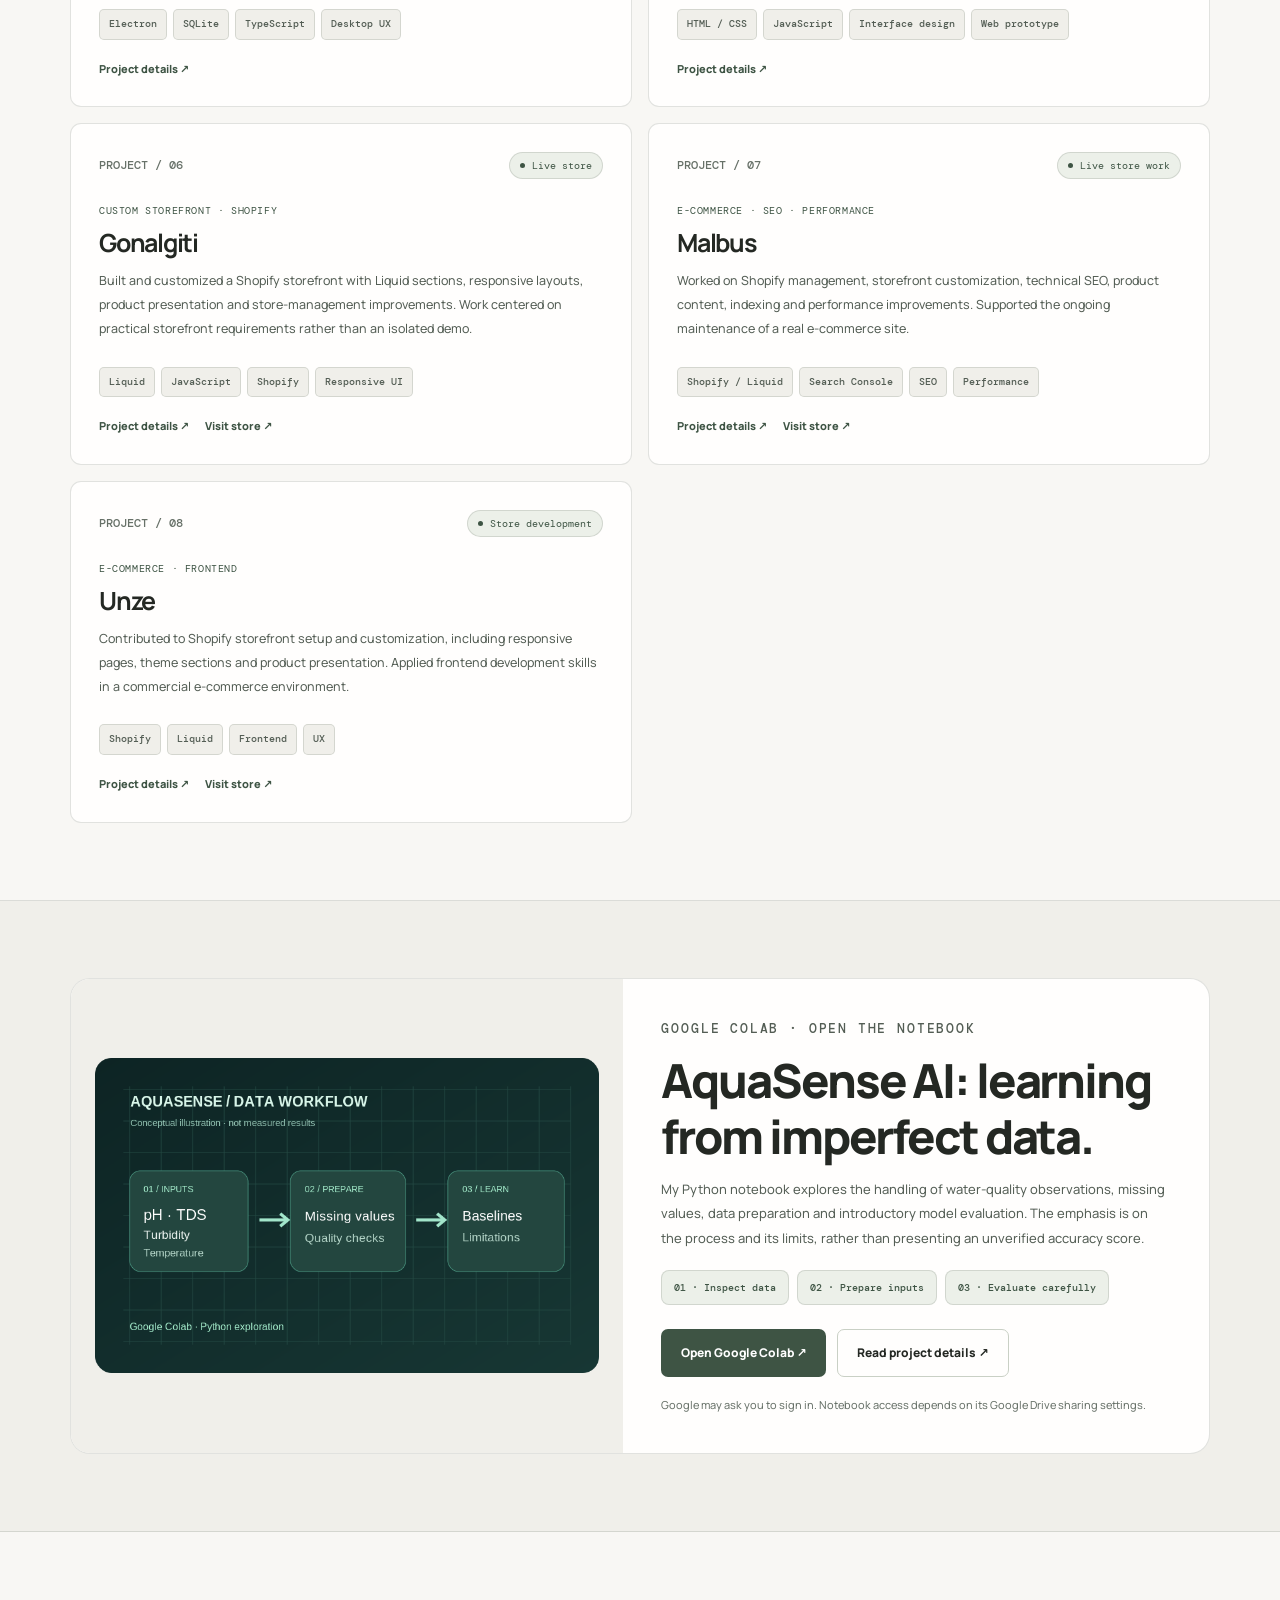
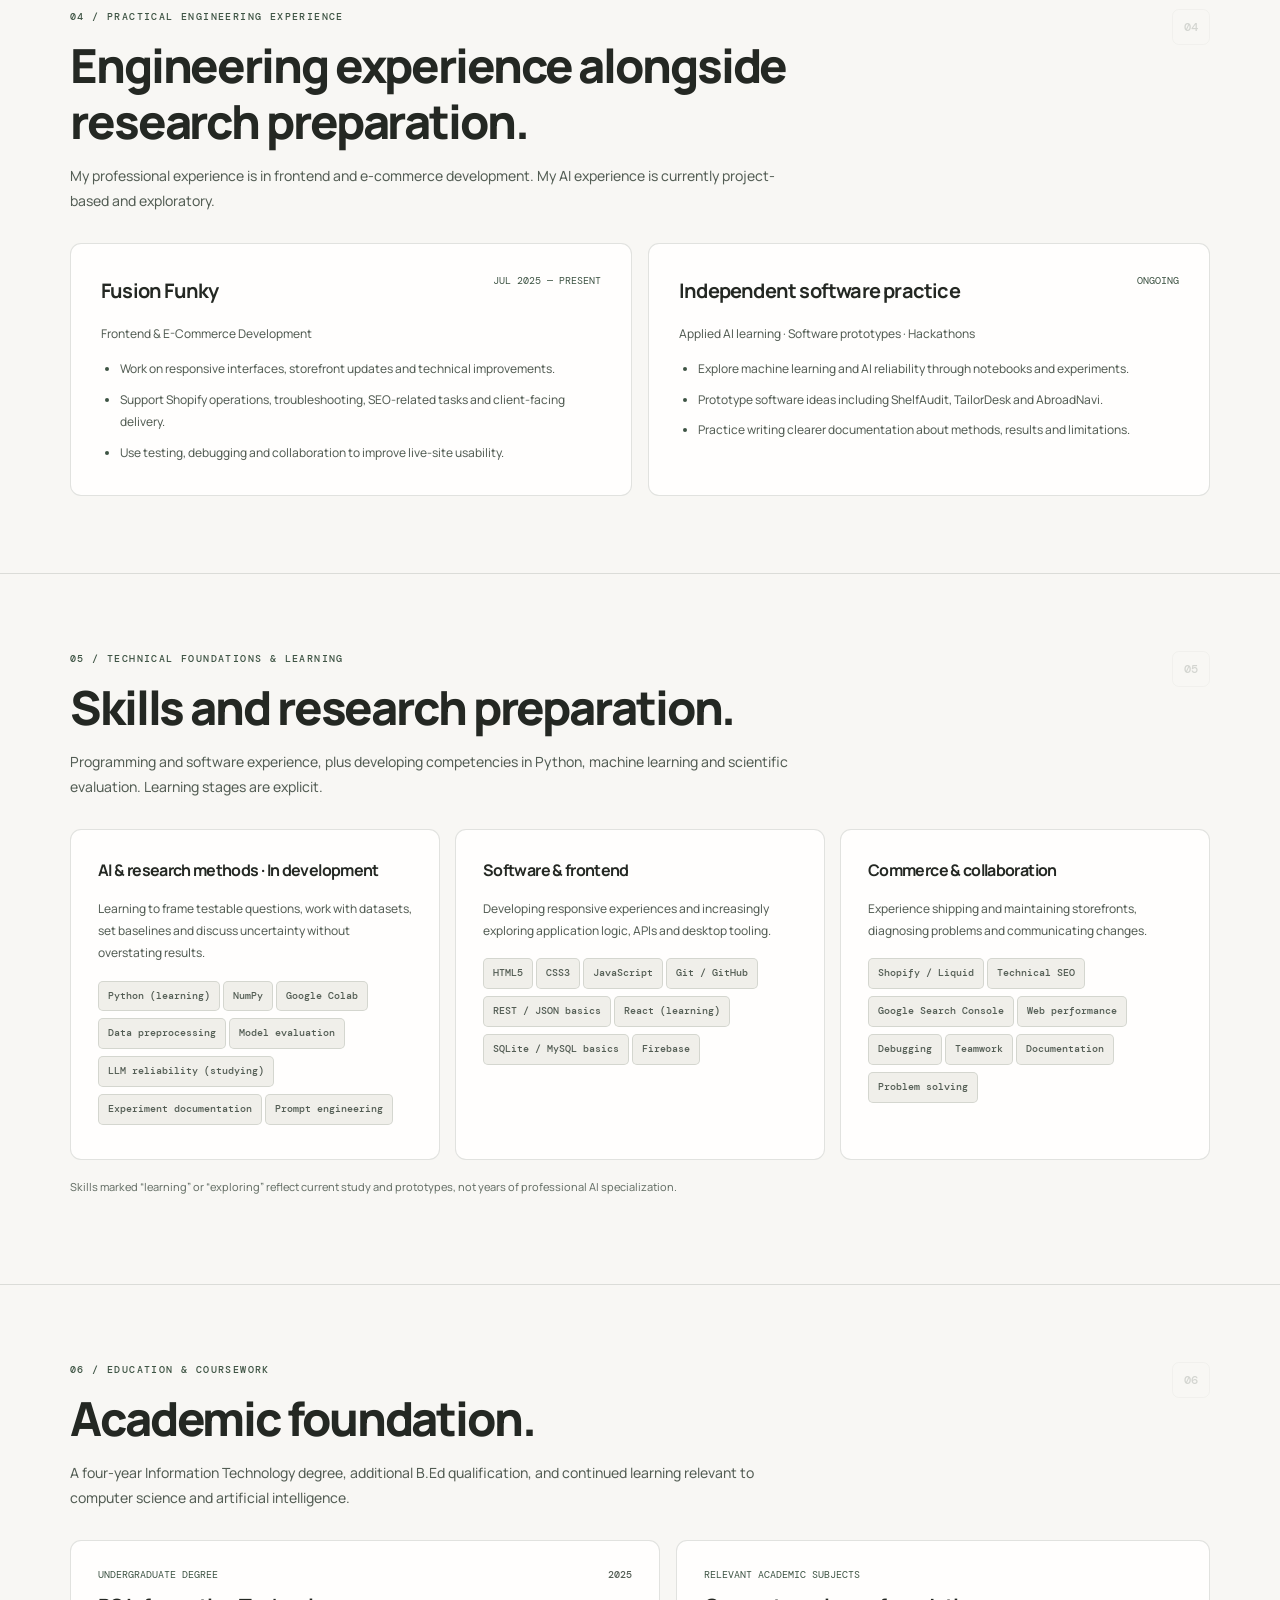
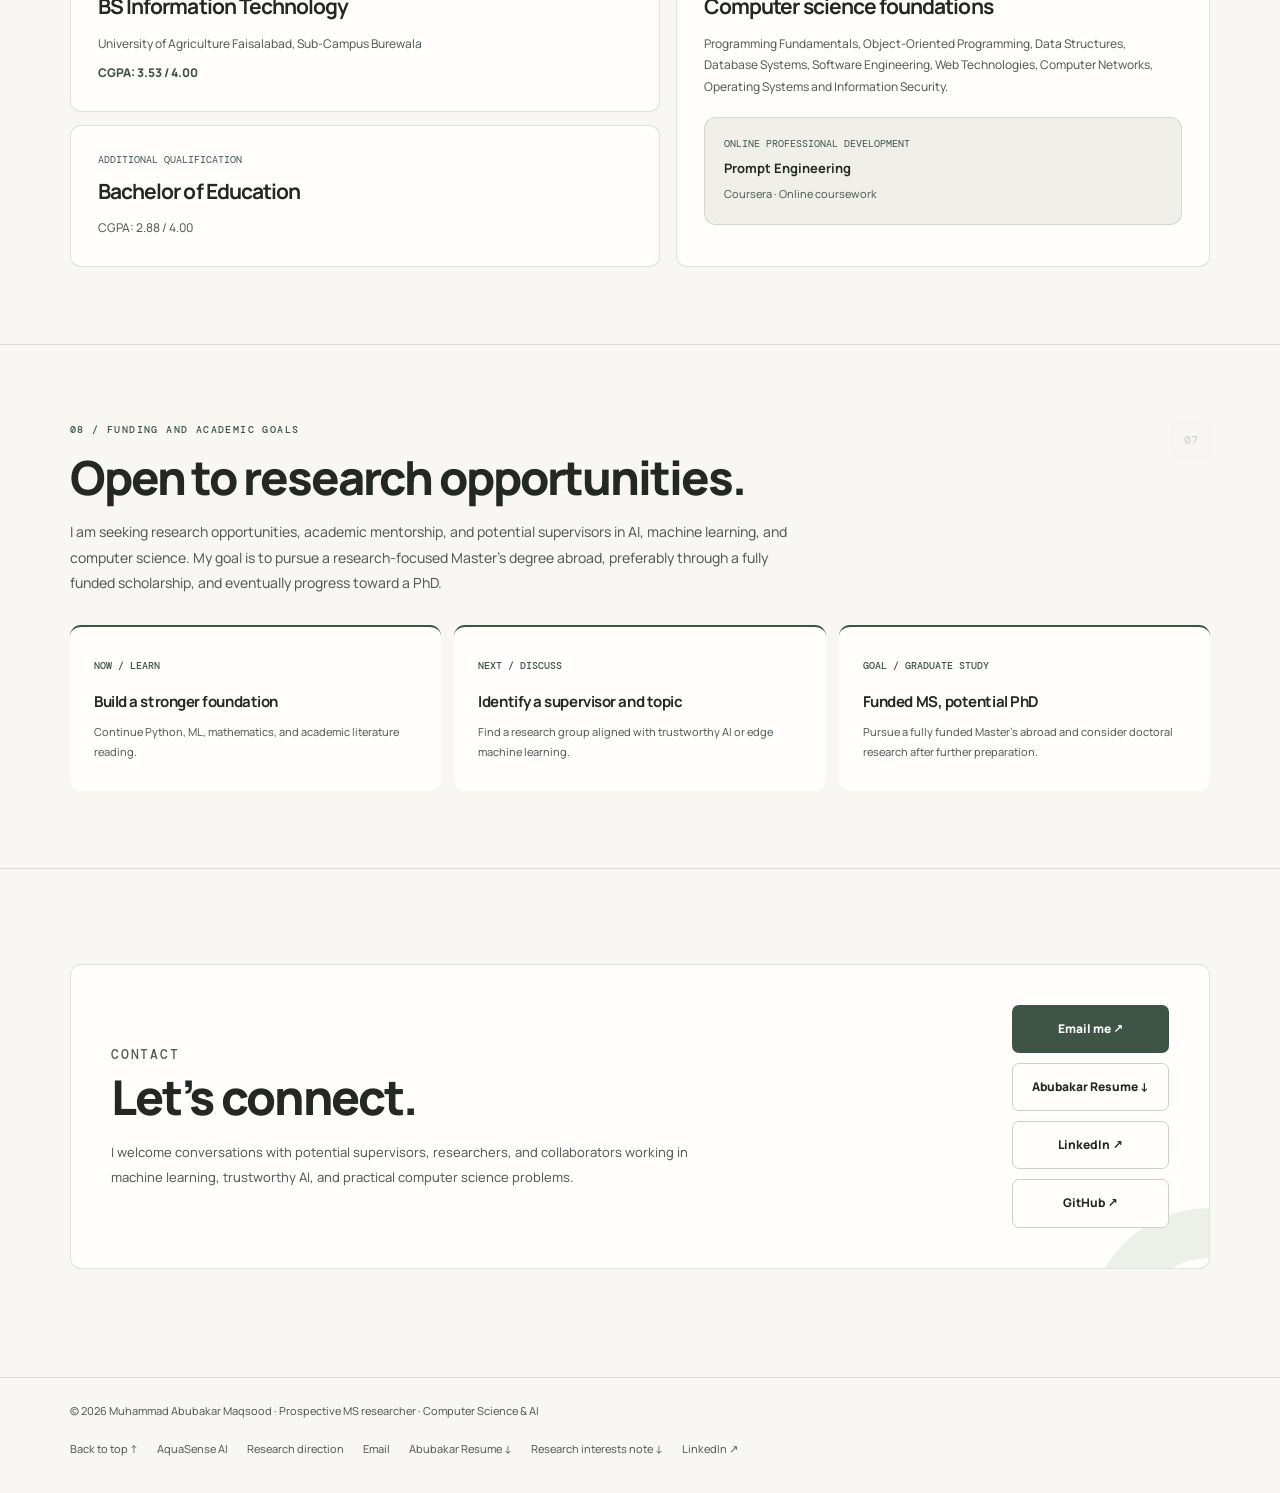
==== commit d57856bc: "version 1" ====
--- a/index.html
+++ b/index.html
@@ -44,17 +44,17 @@
 <div>
 <div class="eyebrow">OPEN TO RESEARCH SUPERVISION · GRADUATE STUDY</div>
 <h1 id="hero-heading">Muhammad Abubakar<br/><span class="accent">Maqsood.</span></h1>
-<p class="hero-role">BSIT Graduate · Machine Learning · Applied AI · Computer Science</p>
-<p class="hero-copy">I am an Information Technology graduate and software developer interested in understanding how intelligent systems work, how they fail, and how they can be evaluated responsibly. My current learning focuses on machine learning, data quality, and trustworthy AI. I am exploring research directions while preparing for fully funded graduate study abroad.</p>
+<p class="hero-role typewriter-role" data-full-text="Aspiring AI Researcher | Machine Learning &amp; Applied AI | Software Developer" aria-label="Aspiring AI Researcher | Machine Learning &amp; Applied AI | Software Developer"><span class="typewriter-live" aria-hidden="true"><span id="typewriter-text" data-full-text="Aspiring AI Researcher | Machine Learning &amp; Applied AI | Software Developer">Aspiring AI Researcher | Machine Learning &amp; Applied AI | Software Developer</span><span class="typewriter-caret"></span></span></p>
+
 <div class="button-row"><a class="button button-primary" href="#interests">View research interests ↗</a><a class="button button-ghost" href="/static/docs/Abubakar%20Resume.pdf">Abubakar Resume ↓</a><a class="button button-text" href="https://www.linkedin.com/in/abu-ba-kar/" rel="noopener noreferrer" target="_blank">LinkedIn ↗</a><a class="button button-text" href="https://colab.research.google.com/drive/1Oh5D5iaJGwzidh299dat4t5LgXBINVKG?usp=sharing" rel="noopener noreferrer" target="_blank">Google Colab ↗</a></div>
-<div class="hero-meta"><span>UAF · Sub-Campus Burewala</span><span>BS Information Technology · 2025</span><span>Seeking funded MS · Future PhD interest</span></div>
+<div class="hero-meta"><span>UAF · Sub-Campus Burewala</span><span>BS Information Technology · 2025</span></div>
 </div>
 <aside aria-label="Profile photograph and academic focus" class="profile-spotlight">
 <figure class="profile-figure">
 <img alt="Portrait of Muhammad Abubakar Maqsood wearing a navy blazer" class="profile-image" decoding="async" fetchpriority="high" height="760" loading="eager" src="/static/assets/profile.webp" width="760"/>
 <span aria-hidden="true" class="profile-photo-label mono">MUHAMMAD ABUBAKAR MAQSOOD</span>
 </figure>
-<div class="profile-details"><span class="profile-details-kicker mono">PROSPECTIVE GRADUATE APPLICANT</span><p>Open to discussing research supervision and fully funded Master’s opportunities internationally, with a long-term PhD goal.</p><div class="profile-social-links"><a href="https://github.com/abubakar-maqsood" rel="noopener noreferrer" target="_blank">GitHub ↗</a><a href="https://www.linkedin.com/in/abu-ba-kar/" rel="noopener noreferrer" target="_blank">LinkedIn ↗</a></div></div>
+<div class="profile-details"><span class="profile-details-kicker mono">PROSPECTIVE GRADUATE APPLICANT</span><p>Interested in research mentorship, graduate supervision, and collaborative work in AI and computer science.</p><div class="profile-social-links"><a href="https://github.com/abubakar-maqsood" rel="noopener noreferrer" target="_blank">GitHub ↗</a><a href="https://www.linkedin.com/in/abu-ba-kar/" rel="noopener noreferrer" target="_blank">LinkedIn ↗</a></div></div>
 </aside>
 </div>
 </section>
@@ -92,7 +92,7 @@
 <div class="container">
 <div class="section-header" data-reveal=""><div class="section-heading-wrap"><p class="overline">03 / About me</p><h2 id="about-title">A developer with a growing interest in research.</h2><p class="section-desc">My background, what motivates me, and the direction I hope to grow into.</p></div><span class="section-num">02</span></div>
 <div class="about-grid">
-<div class="panel" data-reveal=""><p class="about-lead">I enjoy building useful software, solving practical problems, and learning how to evaluate technology beyond a successful demo.</p><p class="about-body">My background combines Information Technology education with hands-on software development, responsive interfaces, and digital products. Through personal projects, I have developed an interest in how data quality, uncertainty, and real-world constraints affect AI systems. I am currently improving my Python and machine-learning foundations, exploring academic literature, and looking for opportunities to learn research methods under experienced supervision. Outside AI, I value clear communication, teamwork, and thoughtful problem-solving.</p></div>
+<div class="panel" data-reveal=""><p class="about-lead">I am an Information Technology graduate with a growing interest in computer science, machine learning, and applied AI.</p><p class="about-body">My interests include trustworthy AI, hallucination detection, data transparency, and edge AI applications, particularly for real-world challenges such as livestock activity monitoring. Alongside my software development experience, I am exploring research questions and strengthening my technical skills to pursue graduate-level research in AI and computer science.</p></div>
 <div class="panel" data-reveal=""><dl class="facts"><div class="fact"><dt>Background</dt><dd>Information Technology &amp; software development</dd></div><div class="fact"><dt>University</dt><dd>UAF, Sub-Campus Burewala</dd></div><div class="fact"><dt>Focus now</dt><dd>Python · Machine learning · AI evaluation</dd></div><div class="fact"><dt>Interests</dt><dd>Research methods &amp; trustworthy AI</dd></div><div class="fact"><dt>Also studied</dt><dd>Bachelor of Education</dd></div><div class="fact"><dt>Next step</dt><dd>Funded Master’s study · Future PhD aspiration</dd></div></dl></div>
 </div>
 </div>
@@ -142,9 +142,9 @@
 </div>
 </div>
 </section>
-<section aria-labelledby="now-title" class="section" id="now"><div class="container"><div class="section-header" data-reveal=""><div class="section-heading-wrap"><p class="overline">08 / Funding and academic goals</p><h2 id="now-title">Looking for fully funded graduate research opportunities.</h2><p class="section-desc">I am seeking international, fully funded Master’s programs and research supervision aligned with my developing interests. A PhD is a longer-term goal, not a current enrollment or offer.</p></div><span class="section-num">07</span></div>
+<section aria-labelledby="now-title" class="section" id="now"><div class="container"><div class="section-header" data-reveal=""><div class="section-heading-wrap"><p class="overline">08 / Funding and academic goals</p><h2 id="now-title">Open to research opportunities.</h2><p class="section-desc">I am seeking research opportunities, academic mentorship, and potential supervisors in AI, machine learning, and computer science. My goal is to pursue a research-focused Master’s degree abroad, preferably through a fully funded scholarship, and eventually progress toward a PhD.</p></div><span class="section-num">07</span></div>
 <div class="current-focus"><article class="focus-item" data-reveal=""><span class="mono">NOW / LEARN</span><h3>Build a stronger foundation</h3><p>Continue Python, ML, mathematics, and academic literature reading.</p></article><article class="focus-item" data-reveal=""><span class="mono">NEXT / DISCUSS</span><h3>Identify a supervisor and topic</h3><p>Find a research group aligned with trustworthy AI or edge machine learning.</p></article><article class="focus-item" data-reveal=""><span class="mono">GOAL / GRADUATE STUDY</span><h3>Funded MS, potential PhD</h3><p>Pursue a fully funded Master’s abroad and consider doctoral research after further preparation.</p></article></div></div></section>
-<section aria-labelledby="contact-title" class="contact-section" id="contact"><div class="container"><div class="contact-box" data-reveal=""><div><p class="overline">I am interested in fully funded research-focused Master’s study abroad and would welcome conversations with potential supervisors or laboratories working in machine learning, edge AI, trustworthy AI, and transparent data-driven systems. My research questions are preliminary; I would value guidance in developing a feasible direction.</p><h2 id="contact-title">Seeking research guidance and funded graduate opportunities.</h2><p>I welcome conversations about research-oriented Master's opportunities, labs working on trustworthy AI, model evaluation and uncertainty, or supervised projects aligned with my interests. My one-page concept note and academic CV are available above.</p></div><div class="contact-buttons"><a class="button button-primary" href="mailto:abubakarbhatti052@gmail.com?subject=Prospective%20graduate%20student%20-%20research%20interests">Email me ↗</a><a class="button button-ghost" href="/static/docs/Abubakar%20Resume.pdf">Abubakar Resume ↓</a><a class="button button-ghost" href="https://www.linkedin.com/in/abu-ba-kar/" rel="noopener noreferrer" target="_blank">LinkedIn ↗</a><a class="button button-ghost" href="https://github.com/abubakar-maqsood" rel="noopener noreferrer" target="_blank">GitHub ↗</a></div></div></div></section>
+<section aria-labelledby="contact-title" class="contact-section" id="contact"><div class="container"><div class="contact-box" data-reveal=""><div><p class="overline">CONTACT</p><h2 id="contact-title">Let’s connect.</h2><p>I welcome conversations with potential supervisors, researchers, and collaborators working in machine learning, trustworthy AI, and practical computer science problems.</p></div><div class="contact-buttons"><a class="button button-primary" href="mailto:abubakarbhatti052@gmail.com?subject=Prospective%20graduate%20student%20-%20research%20interests">Email me ↗</a><a class="button button-ghost" href="/static/docs/Abubakar%20Resume.pdf">Abubakar Resume ↓</a><a class="button button-ghost" href="https://www.linkedin.com/in/abu-ba-kar/" rel="noopener noreferrer" target="_blank">LinkedIn ↗</a><a class="button button-ghost" href="https://github.com/abubakar-maqsood" rel="noopener noreferrer" target="_blank">GitHub ↗</a></div></div></div></section>
 </main>
 <footer><div class="container footer-row"><div>© <span id="year">2026</span> Muhammad Abubakar Maqsood · Prospective MS researcher · Computer Science &amp; AI</div><div class="footer-links"><a href="#top">Back to top ↑</a><a href="/projects/aquasense-ai/">AquaSense AI</a><a href="#research">Research direction</a><a href="mailto:abubakarbhatti052@gmail.com">Email</a><a download="" href="/static/docs/Abubakar%20Resume.pdf">Abubakar Resume ↓</a><a download="" href="/static/docs/Research%20Interests%20Note.pdf">Research interests note ↓</a><a href="https://www.linkedin.com/in/abu-ba-kar/" rel="noopener noreferrer" target="_blank">LinkedIn ↗</a></div></div></footer>
 <script defer="" src="/static/js/site.js"></script></body>
--- a/static/css/site.css
+++ b/static/css/site.css
@@ -437,3 +437,47 @@
 .project:hover,.interest-tile:hover{box-shadow:0 12px 30px rgba(29,39,29,.05)}
 .profile-spotlight{box-shadow:0 14px 32px rgba(32,39,30,.09)}
 @media(max-width:700px){.profile-image{object-position:center 25%;max-height:none}.profile-spotlight{max-width:360px}}
+
+
+/* Accessible, responsive typewriter line. The invisible full text reserves the
+   final height, preventing the buttons from shifting while letters are typed. */
+.typewriter-role {
+  position: relative;
+  max-width: 690px;
+  min-width: 0;
+  width: 100%;
+  margin: 6px 0 27px;
+  color: var(--text);
+  font-size: clamp(13px, 1.45vw, 17px);
+  font-weight: 700;
+  line-height: 1.65;
+  overflow-wrap: break-word;
+}
+.typewriter-role::before {
+  content: attr(data-full-text);
+  display: block;
+  visibility: hidden;
+  padding-right: 6px;
+  overflow-wrap: break-word;
+}
+.typewriter-live {
+  position: absolute;
+  inset: 0 0 auto 0;
+  padding-right: 6px;
+  overflow-wrap: break-word;
+}
+.typewriter-caret {
+  display: inline-block;
+  width: 2px;
+  height: 1.05em;
+  margin-left: 3px;
+  background: var(--accent);
+  vertical-align: -0.17em;
+  animation: portfolio-typewriter-blink 1s step-end infinite;
+}
+@keyframes portfolio-typewriter-blink {
+  50% { opacity: 0; }
+}
+@media (prefers-reduced-motion: reduce) {
+  .typewriter-caret { animation: none; }
+}
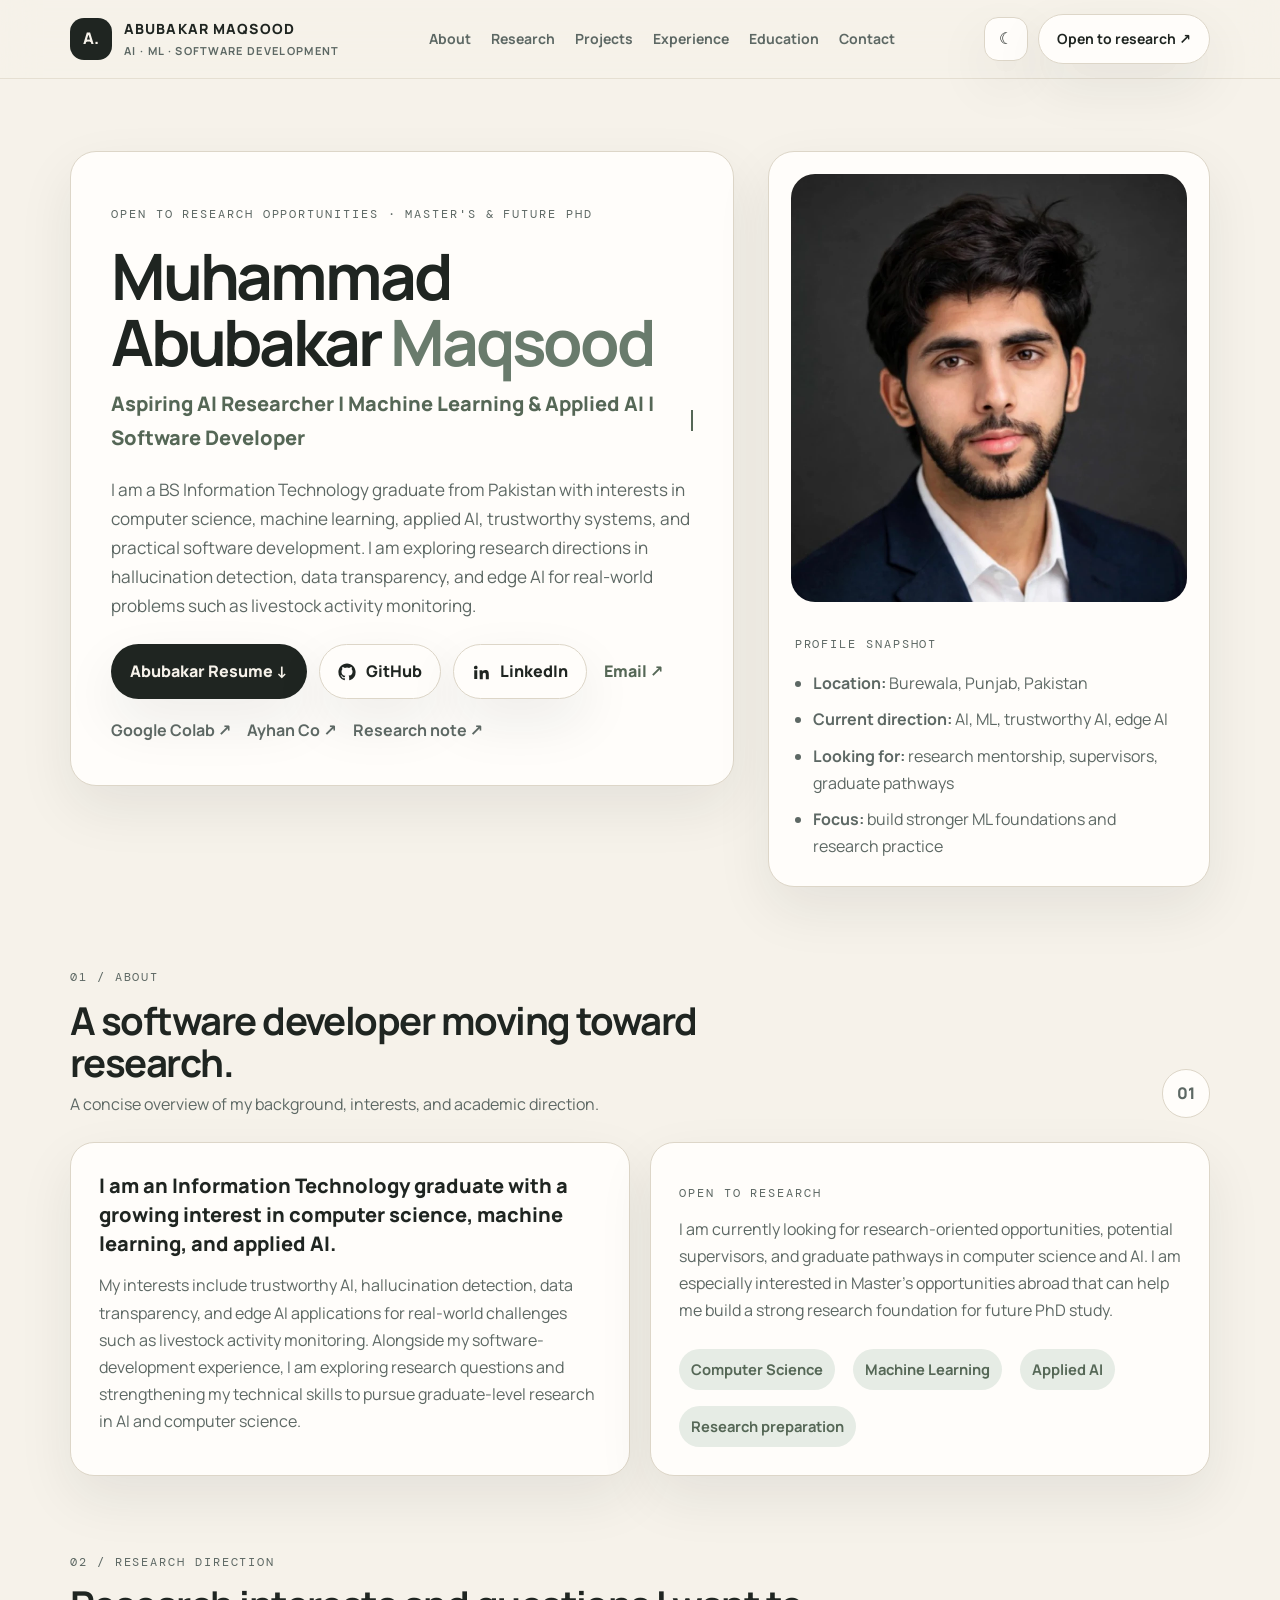
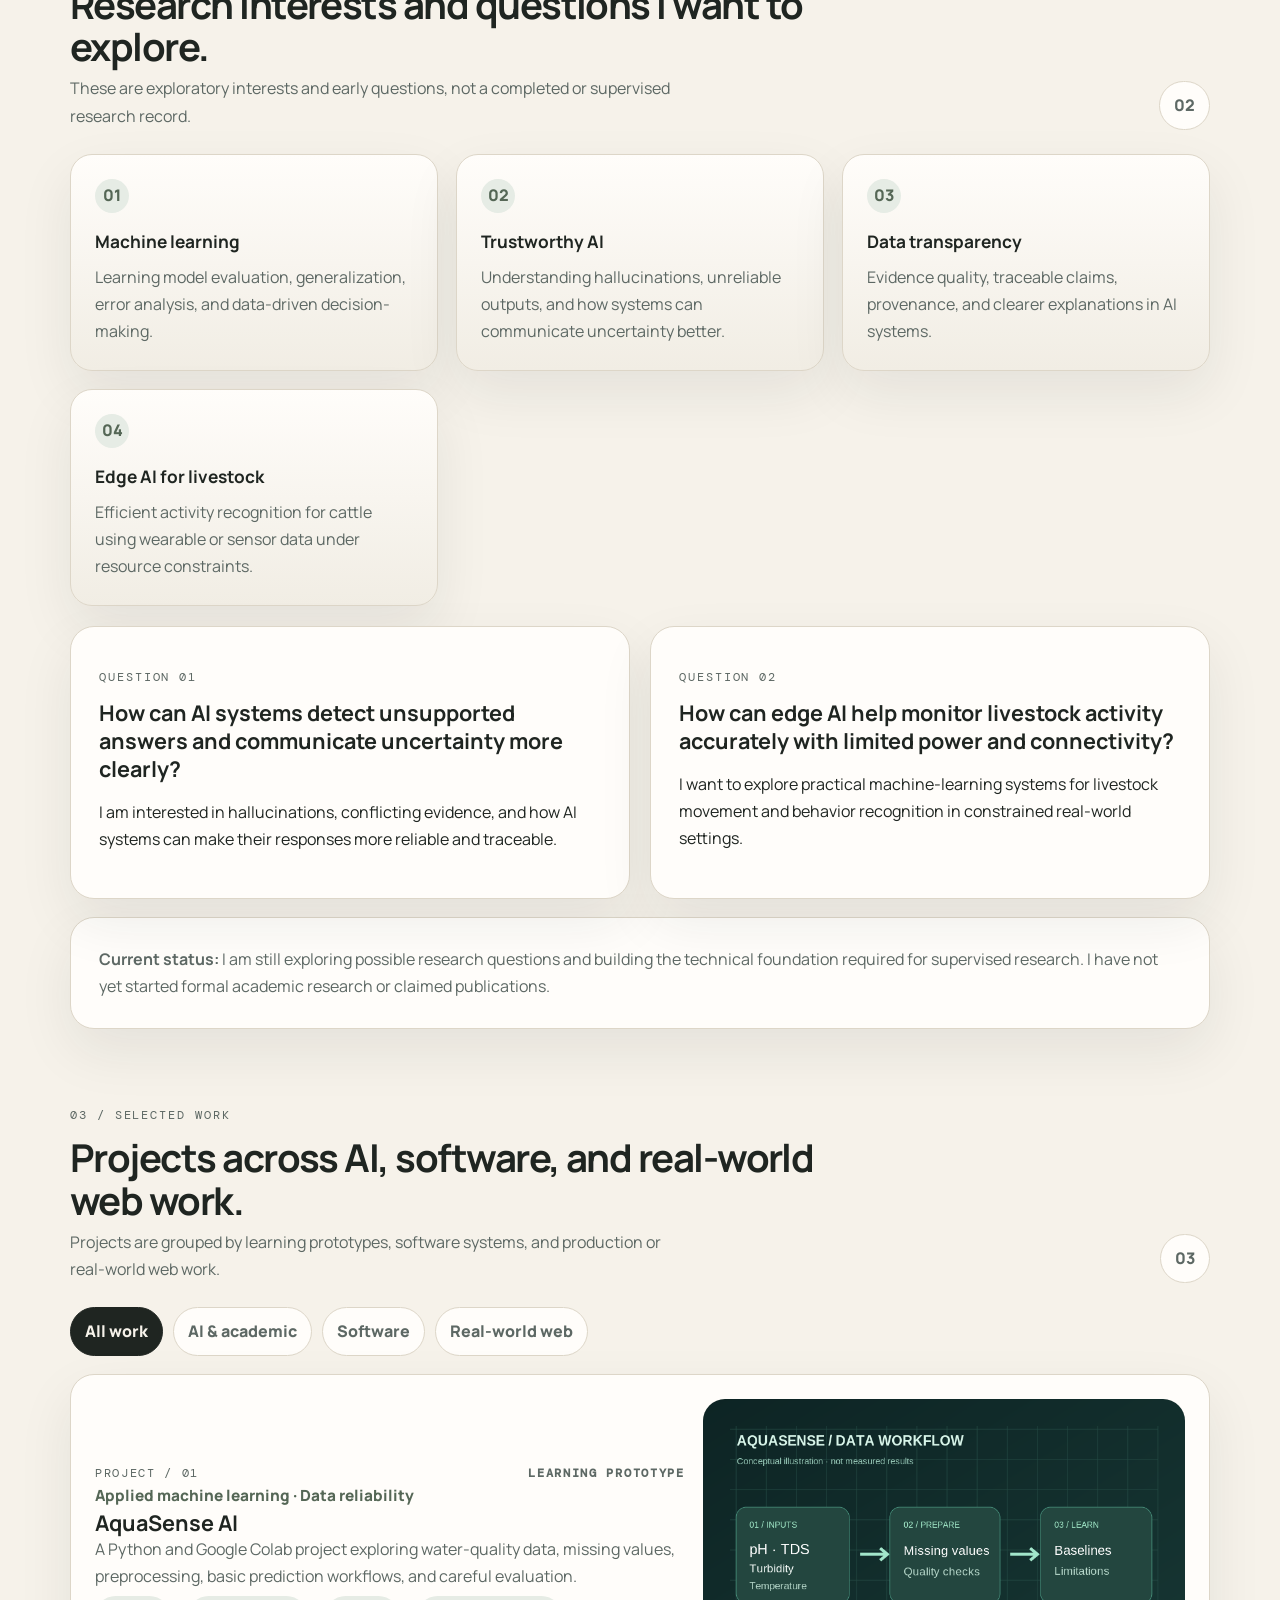
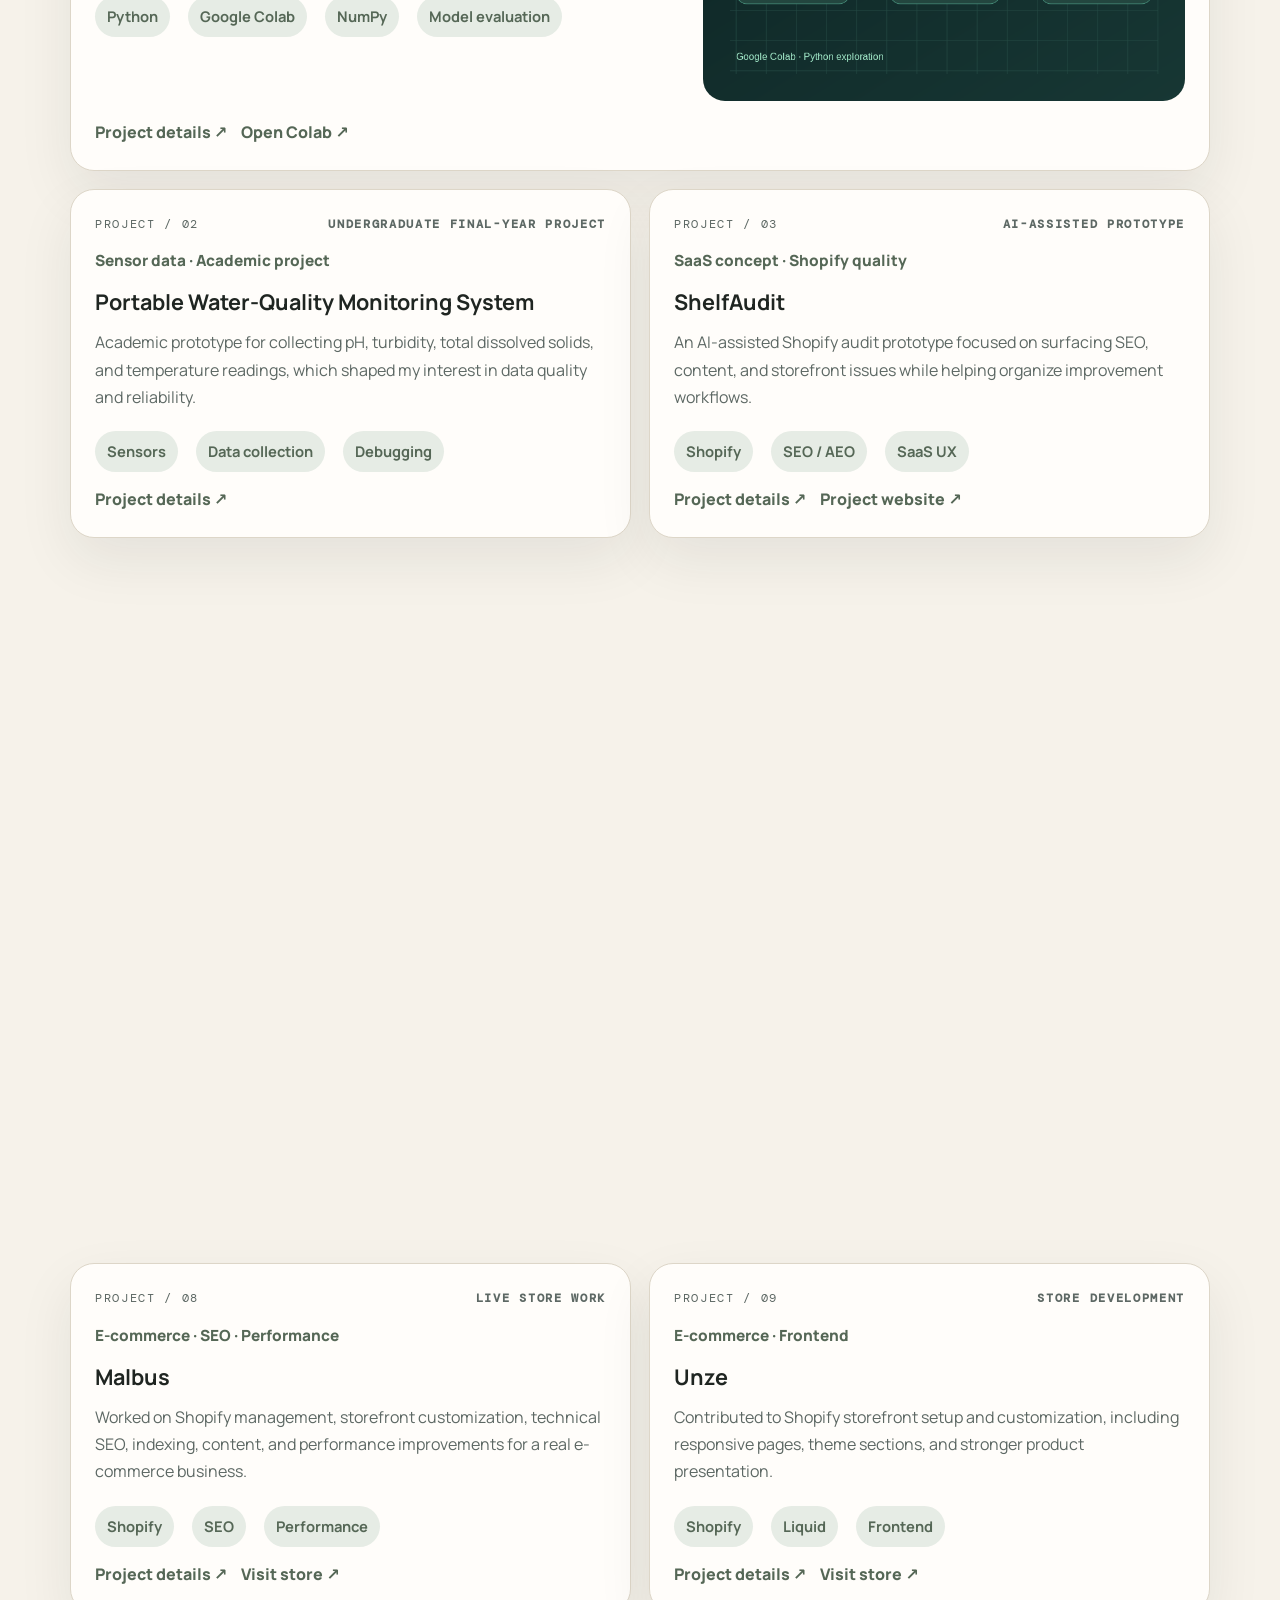
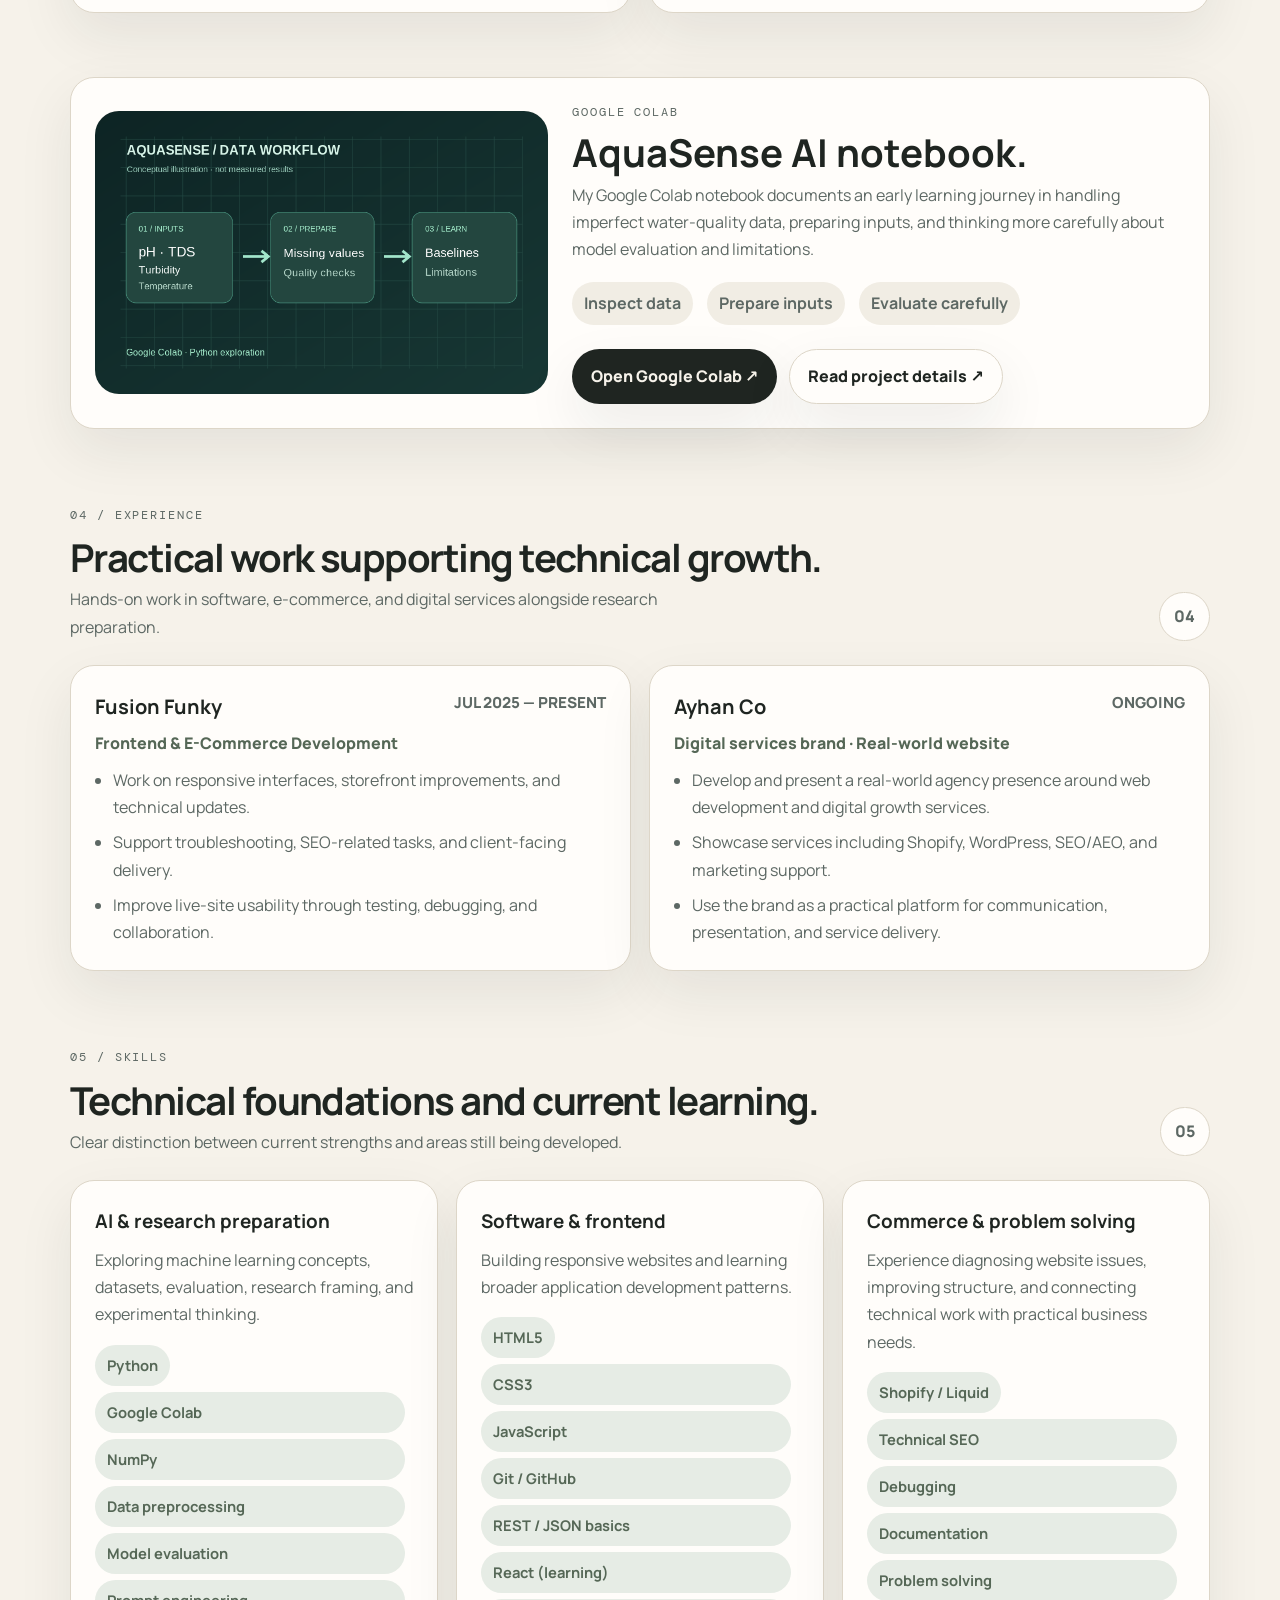
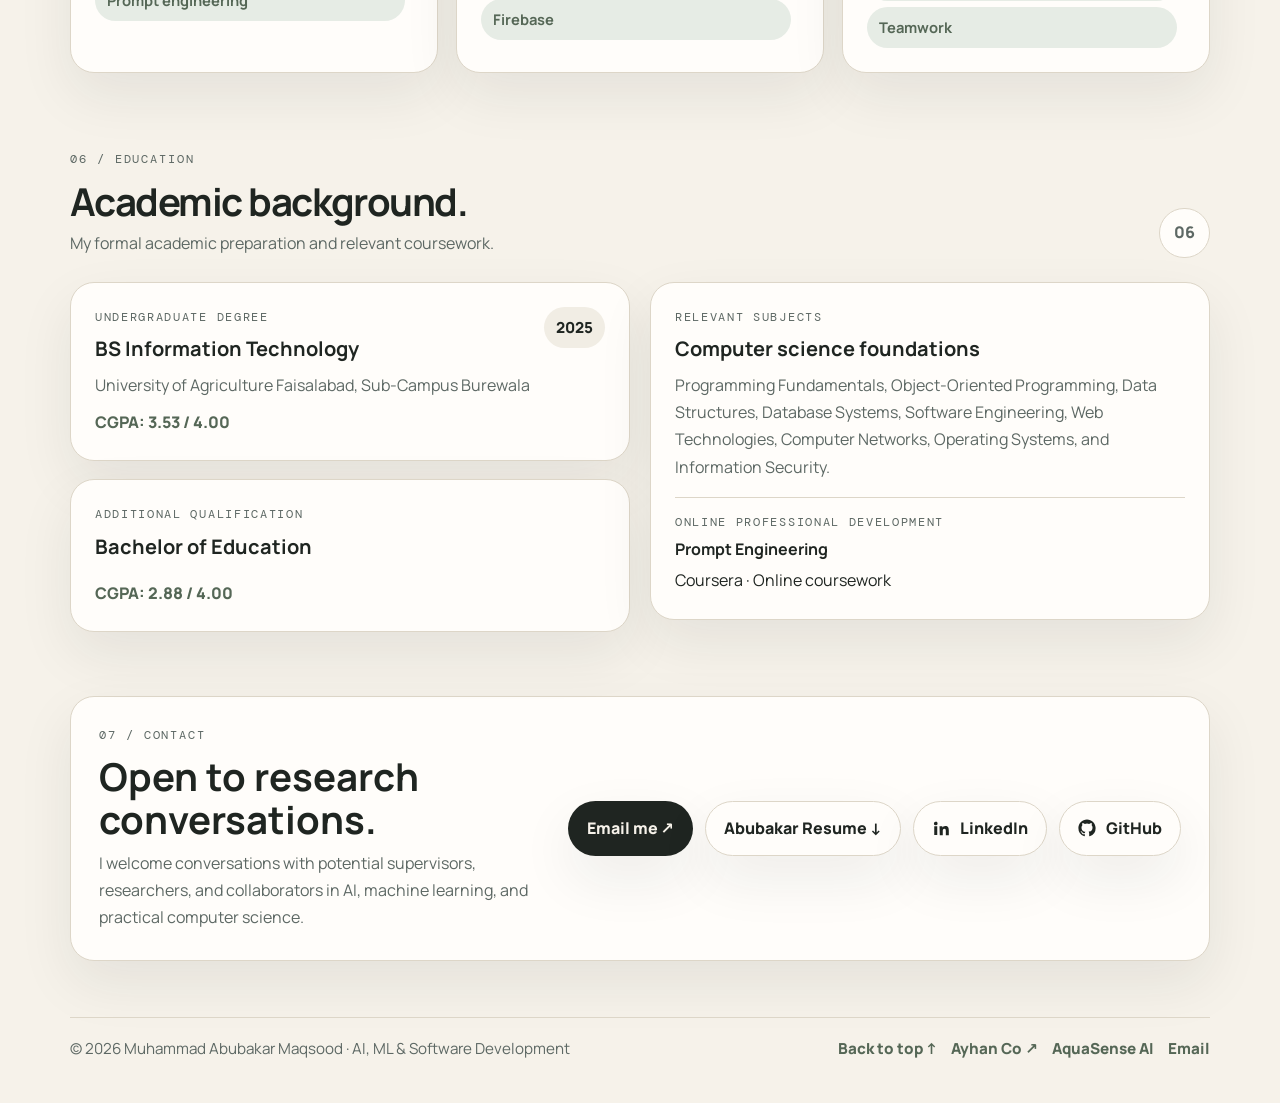
==== commit 4c25b197: "Version 2" ====
--- a/index.html
+++ b/index.html
@@ -1,151 +1,410 @@
 <!DOCTYPE html>
-
 <html lang="en">
 <head>
-<meta charset="utf-8"/>
-<meta content="width=device-width, initial-scale=1" name="viewport"/>
-<meta content="#f8f7f4" name="theme-color"/>
-<meta content="Muhammad Abubakar Maqsood: BSIT graduate, prospective fully funded graduate applicant interested in machine learning, edge AI for livestock activity recognition, trustworthy AI, hallucination, and data transparency." name="description"/>
-<meta content="Muhammad Abubakar Maqsood" name="author"/>
-<meta content="website" property="og:type"/>
-<meta content="Muhammad Abubakar Maqsood | Prospective MS Researcher" property="og:title"/>
-<meta content="BSIT graduate exploring machine learning, edge AI for livestock behavior, trustworthy AI and data transparency. Seeking fully funded research-focused Master’s opportunities abroad." property="og:description"/>
-<meta content="https://abubakar-maqsood.github.io/" property="og:url"/>
-<meta content="summary_large_image" name="twitter:card"/>
-<meta content="https://abubakar-maqsood.github.io/static/assets/profile.webp" property="og:image"/>
-<meta content="Portrait of Muhammad Abubakar Maqsood" property="og:image:alt"/>
-<link href="https://abubakar-maqsood.github.io/" rel="canonical"/>
-<link href="data:image/svg+xml,%3Csvg xmlns='http://www.w3.org/2000/svg' viewBox='0 0 80 80'%3E%3Crect width='80' height='80' rx='16' fill='%23232721'/%3E%3Ctext x='40' y='55' text-anchor='middle' font-family='Arial' font-size='44' font-weight='800' fill='%23d7dccf'%3EA%3C/text%3E%3C/svg%3E" rel="icon"/>
-<link href="https://fonts.googleapis.com" rel="preconnect"/>
-<link crossorigin="" href="https://fonts.gstatic.com" rel="preconnect"/>
-<link href="https://fonts.googleapis.com/css2?family=DM+Mono:wght@400;500&amp;family=Manrope:wght@400;500;600;700;800&amp;display=swap" rel="stylesheet"/>
-<title>Muhammad Abubakar Maqsood | Computer Science &amp; AI Research Interests</title>
-<script type="application/ld+json">{"@context": "https://schema.org", "@type": "Person", "name": "Muhammad Abubakar Maqsood", "url": "https://abubakar-maqsood.github.io/", "description": "BSIT graduate with exploratory research interests in machine learning, edge livestock activity recognition, trustworthy AI, hallucinations and data transparency; prospective funded graduate applicant.", "alumniOf": {"@type": "CollegeOrUniversity", "name": "University of Agriculture Faisalabad"}, "sameAs": ["https://github.com/abubakar-maqsood", "https://www.linkedin.com/in/abu-ba-kar/"], "knowsAbout": ["Machine learning", "Edge AI", "Livestock activity recognition", "LLM hallucination", "Data provenance", "Software engineering"], "image": "https://abubakar-maqsood.github.io/static/assets/profile.webp"}</script>
-<link href="/static/css/site.css" rel="stylesheet"/></head>
+  <meta charset="utf-8" />
+  <meta name="viewport" content="width=device-width, initial-scale=1" />
+  <meta name="theme-color" content="#f6f2ea" />
+  <meta name="description" content="Muhammad Abubakar Maqsood — aspiring AI researcher, machine learning and applied AI learner, software developer, and prospective graduate applicant interested in trustworthy AI, hallucination detection, data transparency, and edge AI for livestock activity monitoring." />
+  <meta name="author" content="Muhammad Abubakar Maqsood" />
+  <meta property="og:type" content="website" />
+  <meta property="og:title" content="Muhammad Abubakar Maqsood | AI, ML & Computer Science Portfolio" />
+  <meta property="og:description" content="Aspiring AI Researcher | Machine Learning & Applied AI | Software Developer. Open to research opportunities and graduate study abroad." />
+  <meta property="og:url" content="https://abubakar-maqsood.github.io/" />
+  <meta property="og:image" content="https://abubakar-maqsood.github.io/static/assets/profile.webp" />
+  <meta property="og:image:alt" content="Portrait of Muhammad Abubakar Maqsood" />
+  <meta name="twitter:card" content="summary_large_image" />
+  <link rel="canonical" href="https://abubakar-maqsood.github.io/" />
+  <link rel="icon" href="data:image/svg+xml,%3Csvg xmlns='http://www.w3.org/2000/svg' viewBox='0 0 80 80'%3E%3Crect width='80' height='80' rx='18' fill='%231f2621'/%3E%3Ctext x='40' y='54' text-anchor='middle' font-family='Arial' font-size='42' font-weight='800' fill='%23f5f0e7'%3EA%3C/text%3E%3C/svg%3E" />
+  <link rel="preconnect" href="https://fonts.googleapis.com" />
+  <link rel="preconnect" href="https://fonts.gstatic.com" crossorigin />
+  <link href="https://fonts.googleapis.com/css2?family=DM+Mono:wght@400;500&family=Manrope:wght@400;500;600;700;800&display=swap" rel="stylesheet" />
+  <script>try{const t=localStorage.getItem('abk-theme');if(t==='dark'||t==='light')document.documentElement.setAttribute('data-theme',t)}catch(e){}</script>
+  <title>Muhammad Abubakar Maqsood | AI, ML & Computer Science</title>
+  <script type="application/ld+json">{"@context":"https://schema.org","@type":"Person","name":"Muhammad Abubakar Maqsood","url":"https://abubakar-maqsood.github.io/","description":"BSIT graduate exploring machine learning, trustworthy AI, hallucination detection, data transparency, and edge AI for livestock activity monitoring.","sameAs":["https://github.com/abubakar-maqsood","https://www.linkedin.com/in/abu-ba-kar/"],"knowsAbout":["Machine learning","Applied AI","Trustworthy AI","Edge AI","Livestock activity monitoring","Software development"],"image":"https://abubakar-maqsood.github.io/static/assets/profile.webp"}</script>
+  <link rel="stylesheet" href="/static/css/site.css" />
+</head>
 <body data-backend="static">
-<a class="skip-link" href="#main">Skip to content</a>
-<header class="site-nav">
-<nav aria-label="Main navigation" class="container nav-inner">
-<a aria-label="Muhammad Abubakar Maqsood, home" class="brand" href="#top">
-<span aria-hidden="true" class="brand-icon">A.</span>
-<span class="brand-label">ABUBAKAR MAQSOOD<span>BSIT · APPLIED AI &amp; COMPUTER SCIENCE</span></span>
-</a>
-<ul class="nav-links" id="nav-links"><li><a href="#about">About</a></li><li><a href="#interests">Research interests</a></li><li><a href="#projects">Projects</a></li><li><a href="#education">Education</a></li><li><a href="#experience">Experience</a></li><li><a href="#contact">Contact</a></li></ul>
-<div class="nav-actions">
-<button aria-label="Switch color theme" class="icon-button" id="theme-toggle" title="Switch color theme" type="button"><span aria-hidden="true" class="theme-icon">◐</span></button>
-<a class="nav-connect" href="#contact">Research fit ↗</a>
-<button aria-controls="nav-links" aria-expanded="false" aria-label="Open navigation menu" class="icon-button mobile-toggle" id="mobile-toggle" type="button"><span aria-hidden="true" id="menu-icon">☰</span></button>
-</div>
-</nav>
-</header>
-<main id="main">
-<section aria-labelledby="hero-heading" class="hero" id="top">
-<div class="container hero-inner">
-<div>
-<div class="eyebrow">OPEN TO RESEARCH SUPERVISION · GRADUATE STUDY</div>
-<h1 id="hero-heading">Muhammad Abubakar<br/><span class="accent">Maqsood.</span></h1>
-<p class="hero-role typewriter-role" data-full-text="Aspiring AI Researcher | Machine Learning &amp; Applied AI | Software Developer" aria-label="Aspiring AI Researcher | Machine Learning &amp; Applied AI | Software Developer"><span class="typewriter-live" aria-hidden="true"><span id="typewriter-text" data-full-text="Aspiring AI Researcher | Machine Learning &amp; Applied AI | Software Developer">Aspiring AI Researcher | Machine Learning &amp; Applied AI | Software Developer</span><span class="typewriter-caret"></span></span></p>
-
-<div class="button-row"><a class="button button-primary" href="#interests">View research interests ↗</a><a class="button button-ghost" href="/static/docs/Abubakar%20Resume.pdf">Abubakar Resume ↓</a><a class="button button-text" href="https://www.linkedin.com/in/abu-ba-kar/" rel="noopener noreferrer" target="_blank">LinkedIn ↗</a><a class="button button-text" href="https://colab.research.google.com/drive/1Oh5D5iaJGwzidh299dat4t5LgXBINVKG?usp=sharing" rel="noopener noreferrer" target="_blank">Google Colab ↗</a></div>
-<div class="hero-meta"><span>UAF · Sub-Campus Burewala</span><span>BS Information Technology · 2025</span></div>
-</div>
-<aside aria-label="Profile photograph and academic focus" class="profile-spotlight">
-<figure class="profile-figure">
-<img alt="Portrait of Muhammad Abubakar Maqsood wearing a navy blazer" class="profile-image" decoding="async" fetchpriority="high" height="760" loading="eager" src="/static/assets/profile.webp" width="760"/>
-<span aria-hidden="true" class="profile-photo-label mono">MUHAMMAD ABUBAKAR MAQSOOD</span>
-</figure>
-<div class="profile-details"><span class="profile-details-kicker mono">PROSPECTIVE GRADUATE APPLICANT</span><p>Interested in research mentorship, graduate supervision, and collaborative work in AI and computer science.</p><div class="profile-social-links"><a href="https://github.com/abubakar-maqsood" rel="noopener noreferrer" target="_blank">GitHub ↗</a><a href="https://www.linkedin.com/in/abu-ba-kar/" rel="noopener noreferrer" target="_blank">LinkedIn ↗</a></div></div>
-</aside>
-</div>
-</section>
-<div aria-label="Areas of work and study" class="expertise-line"><div class="container expertise-flex"><div class="expertise-caption mono">My areas</div><div class="expertise-items"><span>Trustworthy AI</span><span>LLM evaluation</span><span>Data quality</span><span>Applied machine learning</span><span>Python</span><span>Software engineering</span></div></div></div>
-<section aria-labelledby="research-title" class="section research-section" id="research">
-<div class="container">
-<div class="section-header" data-reveal=""><div class="section-heading-wrap"><p class="overline">01 / Questions, not completed research</p><h2 id="research-title">Research questions I would like to explore.</h2><p class="section-desc">These are emerging interests, not an active, approved research proposal. I have not yet conducted a formal research study or published a paper.</p></div><span class="section-num">01</span></div>
-<div class="research-grid">
-<article class="research-main panel" data-reveal="">
-<div class="research-kicker">ONE QUESTION CURRENTLY ON MY MIND</div>
-<h3>How can AI systems detect unsupported answers and communicate uncertainty while making their evidence traceable?</h3>
-<p>I am curious about hallucinations, missing or conflicting evidence, source quality, and transparency in language-model responses. I want to learn how to turn this interest into a meaningful, testable question under academic supervision.</p>
-<div class="research-problem"><strong>Current status</strong><span>Early ideas only. Literature review, experimental design, implementation and evaluation have not begun as a supervised research project.</span></div>
-<a class="inline-link" href="/static/docs/Research%20Interests%20Note.pdf">Read my research interests note ↗</a><a class="inline-link" href="/research/">More about these questions ↗</a></article>
-<aside class="research-aside panel" data-reveal="">
-<p class="overline">Current academic status</p><div class="research-big">3.53<span> / 4.00</span></div><p class="research-sub">BS Information Technology · 2025</p><div class="research-divider"></div>
-<dl class="research-facts"><div><dt>Institution</dt><dd>University of Agriculture Faisalabad<br/>Sub-Campus Burewala</dd></div><div><dt>Focus</dt><dd>ML · Edge AI for livestock · Hallucination · Transparency</dd></div><div><dt>Goal</dt><dd>Fully funded research-focused Master’s abroad; long-term PhD aspiration</dd></div><div><dt>Research record</dt><dd>No formal research begun; no publications claimed</dd></div></dl>
-</aside>
-</div>
-<div aria-label="Proposed research method" class="method-grid">
-<article class="method-card" data-reveal=""><div class="mono method-no">01 / UNDERSTAND</div><h3>Read and narrow the question</h3><p>Explore papers and baseline methods before claiming a research gap.</p></article>
-<article class="method-card" data-reveal=""><div class="mono method-no">02 / SEEK SUPERVISION</div><h3>Learn with a research group</h3><p>Discuss feasible directions, relevant data, computing constraints, and responsible methods.</p></article>
-<article class="method-card" data-reveal=""><div class="mono method-no">03 / BUILD EVIDENCE</div><h3>Plan controlled experiments</h3><p>Only after choosing a topic: define baselines, metrics, limitations, and reproducible evaluation.</p></article>
-</div>
-<div class="research-bottom" data-reveal=""><p><strong>Seeking academic guidance. </strong>I would welcome suggestions on how to select a focused, feasible research direction and build the necessary machine-learning foundations.</p><a class="button button-ghost" href="/static/docs/Research%20Interests%20Note.pdf">Research interests note ↓</a></div>
-</div>
-</section><section aria-labelledby="interests-title" class="section interests-section" id="interests"><div class="container"><div class="section-header"><div class="section-heading-wrap"><p class="overline">02 / Areas I am exploring</p><h2 id="interests-title">Research interests.</h2><p class="section-desc">Machine learning and computer science topics that I want to study more deeply. These are interests, not claims of completed research.</p></div></div><div class="interest-tiles">
-<article class="interest-tile"><span class="interest-index">01</span><h3>Machine learning</h3><p>Prediction, generalization, model evaluation, and efficient learning from real-world data.</p></article>
-<article class="interest-tile"><span class="interest-index">02</span><h3>Edge AI for livestock</h3><p>Recognizing cattle walking, feeding, resting, and rumination from wearable movement data with limited energy and connectivity.</p></article>
-<article class="interest-tile"><span class="interest-index">03</span><h3>Trustworthy AI</h3><p>Why language models hallucinate and how to detect unsupported or overconfident answers.</p></article>
-<article class="interest-tile"><span class="interest-index">04</span><h3>Data transparency</h3><p>Evidence provenance, data quality, traceable claims, and communicating uncertainty.</p></article>
-<article class="interest-tile"><span class="interest-index">05</span><h3>Applied computer science</h3><p>Algorithms, software reliability, evaluation methods, and practical intelligent systems.</p></article>
-<article class="interest-tile"><span class="interest-index">06</span><h3>Exploring AI systems</h3><p>LLM applications, agent behavior, failure analysis, and the limits of current AI methods.</p></article>
-</div><div class="interests-footnote"><strong>Academic status:</strong> I am exploring these directions and have not yet started formal research. I am looking for a supervisor and a research group where I can learn to define a defensible research question.</div></div></section><section aria-labelledby="about-title" class="section" id="about">
-<div class="container">
-<div class="section-header" data-reveal=""><div class="section-heading-wrap"><p class="overline">03 / About me</p><h2 id="about-title">A developer with a growing interest in research.</h2><p class="section-desc">My background, what motivates me, and the direction I hope to grow into.</p></div><span class="section-num">02</span></div>
-<div class="about-grid">
-<div class="panel" data-reveal=""><p class="about-lead">I am an Information Technology graduate with a growing interest in computer science, machine learning, and applied AI.</p><p class="about-body">My interests include trustworthy AI, hallucination detection, data transparency, and edge AI applications, particularly for real-world challenges such as livestock activity monitoring. Alongside my software development experience, I am exploring research questions and strengthening my technical skills to pursue graduate-level research in AI and computer science.</p></div>
-<div class="panel" data-reveal=""><dl class="facts"><div class="fact"><dt>Background</dt><dd>Information Technology &amp; software development</dd></div><div class="fact"><dt>University</dt><dd>UAF, Sub-Campus Burewala</dd></div><div class="fact"><dt>Focus now</dt><dd>Python · Machine learning · AI evaluation</dd></div><div class="fact"><dt>Interests</dt><dd>Research methods &amp; trustworthy AI</dd></div><div class="fact"><dt>Also studied</dt><dd>Bachelor of Education</dd></div><div class="fact"><dt>Next step</dt><dd>Funded Master’s study · Future PhD aspiration</dd></div></dl></div>
-</div>
-</div>
-</section>
-<section aria-labelledby="projects-title" class="section" id="projects">
-<div class="container">
-<div class="section-header" data-reveal=""><div class="section-heading-wrap"><p class="overline">03 / Selected academic &amp; engineering work</p><h2 id="projects-title">Early research practice, technical projects, and software work.</h2><p class="section-desc">Evidence of hands-on learning and implementation. The projects below are labelled by maturity; none are represented as peer-reviewed research.</p></div><span class="section-num">03</span></div>
-<div aria-label="Filter projects" class="filter-controls" role="group"><button aria-pressed="true" class="filter-button" data-filter="all">All work</button><button aria-pressed="false" class="filter-button" data-filter="ai">AI &amp; academic</button><button aria-pressed="false" class="filter-button" data-filter="software">Software</button><button aria-pressed="false" class="filter-button" data-filter="commerce">Production web</button></div>
-<div class="projects-grid" id="projects-grid">
-<article class="project project-feature" data-category="ai" data-reveal="" data-slug="aquasense-ai"><div class="project-description"><div class="project-top"><span class="project-number">PROJECT / 01</span><span class="project-status">Learning prototype</span></div><div class="project-type">Applied machine learning · Data reliability</div><h3>AquaSense AI</h3><p>A Python and Google Colab experiment using water-quality data to explore missing values, data preparation, basic prediction workflows and evaluation. The goal is to learn how data quality shapes model behavior and to document findings without overstating results.</p><div class="project-tags"><span class="chip">Python</span><span class="chip">NumPy</span><span class="chip">Google Colab</span><span class="chip">Model evaluation</span></div></div><div aria-hidden="true" class="project-preview"><img alt="Illustration of water-quality data preparation stages; not experimental results" class="project-visual" loading="lazy" src="/static/assets/aquasense-preview.png"/></div><div class="project-links"><a href="/projects/aquasense-ai/">Project details ↗</a><a href="https://colab.research.google.com/drive/1Oh5D5iaJGwzidh299dat4t5LgXBINVKG?usp=sharing" rel="noopener noreferrer" target="_blank">Open Colab notebook ↗</a></div></article>
-<article class="project" data-category="ai software" data-reveal="" data-slug="water-quality-monitor"><div class="project-top"><span class="project-number">PROJECT / 02</span><span class="project-status">Undergraduate final-year project</span></div><div class="project-type">Sensor data · Data collection · Academic project</div><h3>Portable Water-Quality Monitoring System</h3><p>Built a portable academic prototype to capture pH, turbidity, total dissolved solids and temperature readings. This practical experience helped motivate my interest in data quality, measurement reliability and evaluating system outputs.</p><div class="project-tags"><span class="chip">Academic project</span><span class="chip">Sensor readings</span><span class="chip">Data collection</span><span class="chip">Debugging</span></div><div class="project-links"><a href="/projects/water-quality-monitor/">Project details ↗</a></div></article><article class="project" data-category="software commerce" data-reveal="" data-slug="shelfaudit"><div class="project-top"><span class="project-number">PROJECT / 03</span><span class="project-status">AI-assisted prototype</span></div><div class="project-type">SaaS concept · Shopify quality</div><h3>ShelfAudit</h3><p>Exploring a Shopify store-audit dashboard with AI-assisted development. The prototype focuses on surfacing SEO and storefront issues, reporting UX and potential improvement workflows. This is a prototype, not a claim of completed production integrations.</p><div class="project-tags"><span class="chip">AI-assisted coding</span><span class="chip">Shopify</span><span class="chip">SEO / AEO</span><span class="chip">SaaS UX</span></div><div class="project-links"><a href="/projects/shelfaudit/">Project details ↗</a><a href="https://www.shelfaudit.app/" rel="noopener noreferrer" target="_blank">Project website ↗</a></div></article>
-<article class="project" data-category="software" data-reveal="" data-slug="tailordesk"><div class="project-top"><span class="project-number">PROJECT / 04</span><span class="project-status">In development</span></div><div class="project-type">Desktop software · Workflow design</div><h3>TailorDesk</h3><p>A tailoring management application under development for customer records, garment measurements, order status, payment balances and repeat-order history. Focused on a simple workflow that a real shop can follow.</p><div class="project-tags"><span class="chip">Electron</span><span class="chip">SQLite</span><span class="chip">TypeScript</span><span class="chip">Desktop UX</span></div><div class="project-links"><a href="/projects/tailordesk/">Project details ↗</a></div></article>
-<article class="project" data-category="software" data-reveal="" data-slug="abroadnavi"><div class="project-top"><span class="project-number">PROJECT / 05</span><span class="project-status">Web prototype</span></div><div class="project-type">Travel &amp; education · Frontend</div><h3>AbroadNavi</h3><p>A web prototype for travel services and scholarship discovery. Exploring clear search experiences, service information, scholarship cards and content-management workflows, especially for students navigating opportunities abroad.</p><div class="project-tags"><span class="chip">HTML / CSS</span><span class="chip">JavaScript</span><span class="chip">Interface design</span><span class="chip">Web prototype</span></div><div class="project-links"><a href="/projects/abroadnavi/">Project details ↗</a></div></article>
-<article class="project" data-category="commerce" data-reveal="" data-slug="gonalgiti"><div class="project-top"><span class="project-number">PROJECT / 06</span><span class="project-status">Live store</span></div><div class="project-type">Custom storefront · Shopify</div><h3>Gonalgiti</h3><p>Built and customized a Shopify storefront with Liquid sections, responsive layouts, product presentation and store-management improvements. Work centered on practical storefront requirements rather than an isolated demo.</p><div class="project-tags"><span class="chip">Liquid</span><span class="chip">JavaScript</span><span class="chip">Shopify</span><span class="chip">Responsive UI</span></div><div class="project-links"><a href="/projects/gonalgiti/">Project details ↗</a><a href="https://gonalgiti.com/" rel="noopener noreferrer" target="_blank">Visit store ↗</a></div></article>
-<article class="project" data-category="commerce" data-reveal="" data-slug="malbus"><div class="project-top"><span class="project-number">PROJECT / 07</span><span class="project-status">Live store work</span></div><div class="project-type">E-commerce · SEO · Performance</div><h3>Malbus</h3><p>Worked on Shopify management, storefront customization, technical SEO, product content, indexing and performance improvements. Supported the ongoing maintenance of a real e-commerce site.</p><div class="project-tags"><span class="chip">Shopify / Liquid</span><span class="chip">Search Console</span><span class="chip">SEO</span><span class="chip">Performance</span></div><div class="project-links"><a href="/projects/malbus/">Project details ↗</a><a href="https://www.bymalbus.com/" rel="noopener noreferrer" target="_blank">Visit store ↗</a></div></article>
-<article class="project" data-category="commerce" data-reveal="" data-slug="unze"><div class="project-top"><span class="project-number">PROJECT / 08</span><span class="project-status">Store development</span></div><div class="project-type">E-commerce · Frontend</div><h3>Unze</h3><p>Contributed to Shopify storefront setup and customization, including responsive pages, theme sections and product presentation. Applied frontend development skills in a commercial e-commerce environment.</p><div class="project-tags"><span class="chip">Shopify</span><span class="chip">Liquid</span><span class="chip">Frontend</span><span class="chip">UX</span></div><div class="project-links"><a href="/projects/unze/">Project details ↗</a><a href="https://unze.com.pk/" rel="noopener noreferrer" target="_blank">Visit store ↗</a></div></article>
-</div>
-</div>
-</section><section aria-labelledby="notebook-title" class="section notebook-section" id="notebook">
-<div class="container"><div class="notebook-feature" data-reveal="">
-<div class="notebook-image"><img alt="Concept illustration of the AquaSense notebook data workflow; not a screenshot" loading="lazy" src="/static/assets/aquasense-preview.png"/></div>
-<div class="notebook-info"><p class="overline">Google Colab · Open the notebook</p><h2 id="notebook-title">AquaSense AI: learning from imperfect data.</h2>
-<p>My Python notebook explores the handling of water-quality observations, missing values, data preparation and introductory model evaluation. The emphasis is on the process and its limits, rather than presenting an unverified accuracy score.</p>
-<div class="notebook-steps"><span>01 · Inspect data</span><span>02 · Prepare inputs</span><span>03 · Evaluate carefully</span></div>
-<div class="button-row"><a class="button button-primary" href="https://colab.research.google.com/drive/1Oh5D5iaJGwzidh299dat4t5LgXBINVKG?usp=sharing" rel="noopener noreferrer" target="_blank">Open Google Colab ↗</a><a class="button button-ghost" href="/projects/aquasense-ai/">Read project details ↗</a></div>
-<p class="tiny-note">Google may ask you to sign in. Notebook access depends on its Google Drive sharing settings.</p>
-</div></div></div></section>
-<section aria-labelledby="experience-title" class="section" id="experience">
-<div class="container"><div class="section-header" data-reveal=""><div class="section-heading-wrap"><p class="overline">04 / Practical engineering experience</p><h2 id="experience-title">Engineering experience alongside research preparation.</h2><p class="section-desc">My professional experience is in frontend and e-commerce development. My AI experience is currently project-based and exploratory.</p></div><span class="section-num">04</span></div>
-<div class="timeline"><article class="timeline-item" data-reveal=""><div class="timeline-head"><h3>Fusion Funky</h3><span>JUL 2025 — PRESENT</span></div><p class="timeline-role">Frontend &amp; E-Commerce Development</p><ul class="bullets"><li>Work on responsive interfaces, storefront updates and technical improvements.</li><li>Support Shopify operations, troubleshooting, SEO-related tasks and client-facing delivery.</li><li>Use testing, debugging and collaboration to improve live-site usability.</li></ul></article><article class="timeline-item" data-reveal=""><div class="timeline-head"><h3>Independent software practice</h3><span>ONGOING</span></div><p class="timeline-role">Applied AI learning · Software prototypes · Hackathons</p><ul class="bullets"><li>Explore machine learning and AI reliability through notebooks and experiments.</li><li>Prototype software ideas including ShelfAudit, TailorDesk and AbroadNavi.</li><li>Practice writing clearer documentation about methods, results and limitations.</li></ul></article></div>
-</div>
-</section>
-<section aria-labelledby="skills-title" class="section" id="skills">
-<div class="container"><div class="section-header" data-reveal=""><div class="section-heading-wrap"><p class="overline">05 / Technical foundations &amp; learning</p><h2 id="skills-title">Skills and research preparation.</h2><p class="section-desc">Programming and software experience, plus developing competencies in Python, machine learning and scientific evaluation. Learning stages are explicit.</p></div><span class="section-num">05</span></div>
-<div class="skills-grid">
-<article class="skill-panel" data-reveal=""><h3>AI &amp; research methods · In development</h3><p>Learning to frame testable questions, work with datasets, set baselines and discuss uncertainty without overstating results.</p><div><span class="chip">Python (learning)</span><span class="chip">NumPy</span><span class="chip">Google Colab</span><span class="chip">Data preprocessing</span><span class="chip">Model evaluation</span><span class="chip">LLM reliability (studying)</span><span class="chip">Experiment documentation</span><span class="chip">Prompt engineering</span></div></article>
-<article class="skill-panel" data-reveal=""><h3>Software &amp; frontend</h3><p>Developing responsive experiences and increasingly exploring application logic, APIs and desktop tooling.</p><div><span class="chip">HTML5</span><span class="chip">CSS3</span><span class="chip">JavaScript</span><span class="chip">Git / GitHub</span><span class="chip">REST / JSON basics</span><span class="chip">React (learning)</span><span class="chip">SQLite / MySQL basics</span><span class="chip">Firebase</span></div></article>
-<article class="skill-panel" data-reveal=""><h3>Commerce &amp; collaboration</h3><p>Experience shipping and maintaining storefronts, diagnosing problems and communicating changes.</p><div><span class="chip">Shopify / Liquid</span><span class="chip">Technical SEO</span><span class="chip">Google Search Console</span><span class="chip">Web performance</span><span class="chip">Debugging</span><span class="chip">Teamwork</span><span class="chip">Documentation</span><span class="chip">Problem solving</span></div></article>
-</div><p class="skill-note">Skills marked “learning” or “exploring” reflect current study and prototypes, not years of professional AI specialization.</p>
-</div>
-</section>
-<section aria-labelledby="education-title" class="section" id="education">
-<div class="container"><div class="section-header" data-reveal=""><div class="section-heading-wrap"><p class="overline">06 / Education &amp; coursework</p><h2 id="education-title">Academic foundation.</h2><p class="section-desc">A four-year Information Technology degree, additional B.Ed qualification, and continued learning relevant to computer science and artificial intelligence.</p></div><span class="section-num">06</span></div>
-<div class="education-grid">
-<div class="education-main"><article class="edu-panel" data-reveal=""><div class="edu-top"><div><div class="edu-label">Undergraduate degree</div><h3>BS Information Technology</h3></div><span class="edu-year">2025</span></div><p>University of Agriculture Faisalabad, Sub-Campus Burewala</p><p style="margin-top:8px;color:var(--accent);font-weight:800">CGPA: 3.53 / 4.00</p></article><article class="edu-panel" data-reveal=""><div class="edu-top"><div><div class="edu-label">Additional qualification</div><h3>Bachelor of Education</h3></div></div><p>CGPA: 2.88 / 4.00</p></article></div>
-<article class="edu-panel" data-reveal=""><div class="edu-label">Relevant academic subjects</div><h3>Computer science foundations</h3><p>Programming Fundamentals, Object-Oriented Programming, Data Structures, Database Systems, Software Engineering, Web Technologies, Computer Networks, Operating Systems and Information Security.</p><div class="course-block"><div class="edu-label">Online professional development</div><strong>Prompt Engineering</strong><span>Coursera · Online coursework</span></div></article>
-</div>
-</div>
-</section>
-<section aria-labelledby="now-title" class="section" id="now"><div class="container"><div class="section-header" data-reveal=""><div class="section-heading-wrap"><p class="overline">08 / Funding and academic goals</p><h2 id="now-title">Open to research opportunities.</h2><p class="section-desc">I am seeking research opportunities, academic mentorship, and potential supervisors in AI, machine learning, and computer science. My goal is to pursue a research-focused Master’s degree abroad, preferably through a fully funded scholarship, and eventually progress toward a PhD.</p></div><span class="section-num">07</span></div>
-<div class="current-focus"><article class="focus-item" data-reveal=""><span class="mono">NOW / LEARN</span><h3>Build a stronger foundation</h3><p>Continue Python, ML, mathematics, and academic literature reading.</p></article><article class="focus-item" data-reveal=""><span class="mono">NEXT / DISCUSS</span><h3>Identify a supervisor and topic</h3><p>Find a research group aligned with trustworthy AI or edge machine learning.</p></article><article class="focus-item" data-reveal=""><span class="mono">GOAL / GRADUATE STUDY</span><h3>Funded MS, potential PhD</h3><p>Pursue a fully funded Master’s abroad and consider doctoral research after further preparation.</p></article></div></div></section>
-<section aria-labelledby="contact-title" class="contact-section" id="contact"><div class="container"><div class="contact-box" data-reveal=""><div><p class="overline">CONTACT</p><h2 id="contact-title">Let’s connect.</h2><p>I welcome conversations with potential supervisors, researchers, and collaborators working in machine learning, trustworthy AI, and practical computer science problems.</p></div><div class="contact-buttons"><a class="button button-primary" href="mailto:abubakarbhatti052@gmail.com?subject=Prospective%20graduate%20student%20-%20research%20interests">Email me ↗</a><a class="button button-ghost" href="/static/docs/Abubakar%20Resume.pdf">Abubakar Resume ↓</a><a class="button button-ghost" href="https://www.linkedin.com/in/abu-ba-kar/" rel="noopener noreferrer" target="_blank">LinkedIn ↗</a><a class="button button-ghost" href="https://github.com/abubakar-maqsood" rel="noopener noreferrer" target="_blank">GitHub ↗</a></div></div></div></section>
-</main>
-<footer><div class="container footer-row"><div>© <span id="year">2026</span> Muhammad Abubakar Maqsood · Prospective MS researcher · Computer Science &amp; AI</div><div class="footer-links"><a href="#top">Back to top ↑</a><a href="/projects/aquasense-ai/">AquaSense AI</a><a href="#research">Research direction</a><a href="mailto:abubakarbhatti052@gmail.com">Email</a><a download="" href="/static/docs/Abubakar%20Resume.pdf">Abubakar Resume ↓</a><a download="" href="/static/docs/Research%20Interests%20Note.pdf">Research interests note ↓</a><a href="https://www.linkedin.com/in/abu-ba-kar/" rel="noopener noreferrer" target="_blank">LinkedIn ↗</a></div></div></footer>
-<script defer="" src="/static/js/site.js"></script></body>
+  <a class="skip-link" href="#main">Skip to content</a>
+
+  <header class="site-nav">
+    <nav class="container nav-inner" aria-label="Main navigation">
+      <a class="brand" href="#top" aria-label="Muhammad Abubakar Maqsood, home">
+        <span class="brand-icon" aria-hidden="true">A.</span>
+        <span class="brand-label">ABUBAKAR MAQSOOD<span>AI · ML · SOFTWARE DEVELOPMENT</span></span>
+      </a>
+      <ul class="nav-links" id="nav-links">
+        <li><a href="#about">About</a></li>
+        <li><a href="#research">Research</a></li>
+        <li><a href="#projects">Projects</a></li>
+        <li><a href="#experience">Experience</a></li>
+        <li><a href="#education">Education</a></li>
+        <li><a href="#contact">Contact</a></li>
+      </ul>
+      <div class="nav-actions">
+        <button class="icon-button" id="theme-toggle" type="button" aria-label="Switch color theme" title="Switch color theme"><span class="theme-icon" aria-hidden="true">◐</span></button>
+        <a class="nav-connect" href="#contact">Open to research ↗</a>
+        <button class="icon-button mobile-toggle" id="mobile-toggle" type="button" aria-controls="nav-links" aria-expanded="false" aria-label="Open navigation menu"><span id="menu-icon" aria-hidden="true">☰</span></button>
+      </div>
+    </nav>
+  </header>
+
+  <main id="main">
+    <section class="hero" id="top" aria-labelledby="hero-heading">
+      <div class="container hero-inner">
+        <div class="hero-copy" data-reveal>
+          <p class="eyebrow">OPEN TO RESEARCH OPPORTUNITIES · MASTER'S & FUTURE PhD</p>
+          <h1 id="hero-heading">Muhammad Abubakar <span class="accent">Maqsood</span></h1>
+          <p class="hero-role typewriter-role" aria-label="Aspiring AI Researcher | Machine Learning & Applied AI | Software Developer">
+            <span class="typewriter-live" aria-hidden="true"><span id="typewriter-text" data-full-text="Aspiring AI Researcher | Machine Learning & Applied AI | Software Developer">Aspiring AI Researcher | Machine Learning & Applied AI | Software Developer</span><span class="typewriter-caret"></span></span>
+          </p>
+          <p class="hero-intro">I am a BS Information Technology graduate from Pakistan with interests in computer science, machine learning, applied AI, trustworthy systems, and practical software development. I am exploring research directions in hallucination detection, data transparency, and edge AI for real-world problems such as livestock activity monitoring.</p>
+          <div class="button-row hero-buttons">
+            <a class="button button-primary" href="/static/docs/Abubakar%20Resume.pdf">Abubakar Resume ↓</a>
+            <a class="button button-ghost social-btn" href="https://github.com/abubakar-maqsood" target="_blank" rel="noopener noreferrer"><svg viewBox="0 0 24 24" aria-hidden="true"><path d="M12 .5C5.65.5.5 5.65.5 12a11.5 11.5 0 0 0 7.86 10.92c.58.1.79-.25.79-.56v-2.17c-3.2.7-3.88-1.35-3.88-1.35-.52-1.32-1.27-1.67-1.27-1.67-1.04-.7.08-.69.08-.69 1.15.08 1.76 1.18 1.76 1.18 1.02 1.75 2.68 1.24 3.34.95.1-.74.4-1.24.72-1.53-2.55-.29-5.23-1.27-5.23-5.65 0-1.25.45-2.28 1.18-3.08-.12-.29-.51-1.45.11-3.01 0 0 .97-.31 3.17 1.18a10.95 10.95 0 0 1 5.78 0c2.2-1.49 3.17-1.18 3.17-1.18.62 1.56.23 2.72.12 3.01.73.8 1.17 1.83 1.17 3.08 0 4.39-2.69 5.36-5.25 5.64.41.36.78 1.07.78 2.17v3.22c0 .31.21.67.8.56A11.5 11.5 0 0 0 23.5 12C23.5 5.65 18.35.5 12 .5Z"></path></svg><span>GitHub</span></a>
+            <a class="button button-ghost social-btn" href="https://www.linkedin.com/in/abu-ba-kar/" target="_blank" rel="noopener noreferrer"><svg viewBox="0 0 24 24" aria-hidden="true"><path d="M4.98 3.5A2.48 2.48 0 1 0 5 8.46a2.48 2.48 0 0 0-.02-4.96ZM3 9.75h4v11.5H3Zm7 0h3.83v1.57h.05c.53-1 1.83-2.07 3.77-2.07 4.03 0 4.77 2.65 4.77 6.1v6.4h-4v-5.67c0-1.35-.03-3.08-1.88-3.08-1.89 0-2.18 1.47-2.18 2.98v5.77h-4Z"></path></svg><span>LinkedIn</span></a>
+            <a class="button button-text" href="mailto:abubakarbhatti052@gmail.com?subject=Research%20opportunity%20inquiry">Email ↗</a>
+          </div>
+          <div class="hero-mini-links">
+            <a href="https://colab.research.google.com/drive/1Oh5D5iaJGwzidh299dat4t5LgXBINVKG?usp=sharing" target="_blank" rel="noopener noreferrer">Google Colab ↗</a>
+            <a href="https://ayhanpk.com" target="_blank" rel="noopener noreferrer">Ayhan Co ↗</a>
+            <a href="/research/">Research note ↗</a>
+          </div>
+        </div>
+
+        <aside class="profile-card" data-reveal>
+          <figure class="profile-figure">
+            <img class="profile-image" src="/static/assets/profile.webp" width="760" height="760" alt="Portrait of Muhammad Abubakar Maqsood in a dark blazer" fetchpriority="high" loading="eager" decoding="async" />
+          </figure>
+          <div class="profile-content">
+            <p class="overline">Profile snapshot</p>
+            <ul class="snapshot-list">
+              <li><strong>Location:</strong> Burewala, Punjab, Pakistan</li>
+              <li><strong>Current direction:</strong> AI, ML, trustworthy AI, edge AI</li>
+              <li><strong>Looking for:</strong> research mentorship, supervisors, graduate pathways</li>
+              <li><strong>Focus:</strong> build stronger ML foundations and research practice</li>
+            </ul>
+          </div>
+        </aside>
+      </div>
+    </section>
+
+    <section class="section" id="about" aria-labelledby="about-title">
+      <div class="container">
+        <div class="section-header" data-reveal>
+          <div class="section-heading-wrap">
+            <p class="overline">01 / About</p>
+            <h2 id="about-title">A software developer moving toward research.</h2>
+            <p class="section-desc">A concise overview of my background, interests, and academic direction.</p>
+          </div>
+          <span class="section-num">01</span>
+        </div>
+        <div class="about-layout">
+          <article class="panel" data-reveal>
+            <p class="about-lead">I am an Information Technology graduate with a growing interest in computer science, machine learning, and applied AI.</p>
+            <p class="about-body">My interests include trustworthy AI, hallucination detection, data transparency, and edge AI applications for real-world challenges such as livestock activity monitoring. Alongside my software-development experience, I am exploring research questions and strengthening my technical skills to pursue graduate-level research in AI and computer science.</p>
+          </article>
+          <article class="panel" data-reveal>
+            <p class="overline">Open to research</p>
+            <p class="about-body">I am currently looking for research-oriented opportunities, potential supervisors, and graduate pathways in computer science and AI. I am especially interested in Master's opportunities abroad that can help me build a strong research foundation for future PhD study.</p>
+            <div class="quick-tags">
+              <span class="chip">Computer Science</span>
+              <span class="chip">Machine Learning</span>
+              <span class="chip">Applied AI</span>
+              <span class="chip">Research preparation</span>
+            </div>
+          </article>
+        </div>
+      </div>
+    </section>
+
+    <section class="section research-section" id="research" aria-labelledby="research-title">
+      <div class="container">
+        <div class="section-header" data-reveal>
+          <div class="section-heading-wrap">
+            <p class="overline">02 / Research direction</p>
+            <h2 id="research-title">Research interests and questions I want to explore.</h2>
+            <p class="section-desc">These are exploratory interests and early questions, not a completed or supervised research record.</p>
+          </div>
+          <span class="section-num">02</span>
+        </div>
+
+        <div class="interest-tiles compact" data-reveal>
+          <article class="interest-tile"><span class="interest-index">01</span><h3>Machine learning</h3><p>Learning model evaluation, generalization, error analysis, and data-driven decision-making.</p></article>
+          <article class="interest-tile"><span class="interest-index">02</span><h3>Trustworthy AI</h3><p>Understanding hallucinations, unreliable outputs, and how systems can communicate uncertainty better.</p></article>
+          <article class="interest-tile"><span class="interest-index">03</span><h3>Data transparency</h3><p>Evidence quality, traceable claims, provenance, and clearer explanations in AI systems.</p></article>
+          <article class="interest-tile"><span class="interest-index">04</span><h3>Edge AI for livestock</h3><p>Efficient activity recognition for cattle using wearable or sensor data under resource constraints.</p></article>
+        </div>
+
+        <div class="question-grid">
+          <article class="question-card panel" data-reveal>
+            <p class="overline">Question 01</p>
+            <h3>How can AI systems detect unsupported answers and communicate uncertainty more clearly?</h3>
+            <p>I am interested in hallucinations, conflicting evidence, and how AI systems can make their responses more reliable and traceable.</p>
+          </article>
+          <article class="question-card panel" data-reveal>
+            <p class="overline">Question 02</p>
+            <h3>How can edge AI help monitor livestock activity accurately with limited power and connectivity?</h3>
+            <p>I want to explore practical machine-learning systems for livestock movement and behavior recognition in constrained real-world settings.</p>
+          </article>
+        </div>
+
+        <div class="research-note panel" data-reveal>
+          <p><strong>Current status:</strong> I am still exploring possible research questions and building the technical foundation required for supervised research. I have not yet started formal academic research or claimed publications.</p>
+        </div>
+      </div>
+    </section>
+
+    <section class="section" id="projects" aria-labelledby="projects-title">
+      <div class="container">
+        <div class="section-header" data-reveal>
+          <div class="section-heading-wrap">
+            <p class="overline">03 / Selected work</p>
+            <h2 id="projects-title">Projects across AI, software, and real-world web work.</h2>
+            <p class="section-desc">Projects are grouped by learning prototypes, software systems, and production or real-world web work.</p>
+          </div>
+          <span class="section-num">03</span>
+        </div>
+
+        <div class="filter-controls" role="group" aria-label="Filter projects">
+          <button class="filter-button" data-filter="all" aria-pressed="true">All work</button>
+          <button class="filter-button" data-filter="ai" aria-pressed="false">AI &amp; academic</button>
+          <button class="filter-button" data-filter="software" aria-pressed="false">Software</button>
+          <button class="filter-button" data-filter="commerce" aria-pressed="false">Real-world web</button>
+        </div>
+
+        <div class="projects-grid" id="projects-grid">
+          <article class="project project-feature" data-category="ai" data-reveal>
+            <div class="project-description">
+              <div class="project-top"><span class="project-number">PROJECT / 01</span><span class="project-status">Learning prototype</span></div>
+              <div class="project-type">Applied machine learning · Data reliability</div>
+              <h3>AquaSense AI</h3>
+              <p>A Python and Google Colab project exploring water-quality data, missing values, preprocessing, basic prediction workflows, and careful evaluation.</p>
+              <div class="project-tags"><span class="chip">Python</span><span class="chip">Google Colab</span><span class="chip">NumPy</span><span class="chip">Model evaluation</span></div>
+            </div>
+            <div class="project-preview" aria-hidden="true"><img class="project-visual" src="/static/assets/aquasense-preview.png" loading="lazy" alt="Illustration of AquaSense AI workflow" /></div>
+            <div class="project-links"><a href="/projects/aquasense-ai/">Project details ↗</a><a href="https://colab.research.google.com/drive/1Oh5D5iaJGwzidh299dat4t5LgXBINVKG?usp=sharing" target="_blank" rel="noopener noreferrer">Open Colab ↗</a></div>
+          </article>
+
+          <article class="project" data-category="ai software" data-reveal>
+            <div class="project-top"><span class="project-number">PROJECT / 02</span><span class="project-status">Undergraduate final-year project</span></div>
+            <div class="project-type">Sensor data · Academic project</div>
+            <h3>Portable Water-Quality Monitoring System</h3>
+            <p>Academic prototype for collecting pH, turbidity, total dissolved solids, and temperature readings, which shaped my interest in data quality and reliability.</p>
+            <div class="project-tags"><span class="chip">Sensors</span><span class="chip">Data collection</span><span class="chip">Debugging</span></div>
+            <div class="project-links"><a href="/projects/water-quality-monitor/">Project details ↗</a></div>
+          </article>
+
+          <article class="project" data-category="software commerce" data-reveal>
+            <div class="project-top"><span class="project-number">PROJECT / 03</span><span class="project-status">AI-assisted prototype</span></div>
+            <div class="project-type">SaaS concept · Shopify quality</div>
+            <h3>ShelfAudit</h3>
+            <p>An AI-assisted Shopify audit prototype focused on surfacing SEO, content, and storefront issues while helping organize improvement workflows.</p>
+            <div class="project-tags"><span class="chip">Shopify</span><span class="chip">SEO / AEO</span><span class="chip">SaaS UX</span></div>
+            <div class="project-links"><a href="/projects/shelfaudit/">Project details ↗</a><a href="https://www.shelfaudit.app/" target="_blank" rel="noopener noreferrer">Project website ↗</a></div>
+          </article>
+
+          <article class="project" data-category="software commerce" data-reveal>
+            <div class="project-top"><span class="project-number">PROJECT / 04</span><span class="project-status">Real-world agency website</span></div>
+            <div class="project-type">Business website · Digital services</div>
+            <h3>Ayhan Co</h3>
+            <p>Ayhan Co is a real-world agency website and service brand focused on web development, Shopify, WordPress, SEO/AEO, and digital growth services.</p>
+            <div class="project-tags"><span class="chip">Agency website</span><span class="chip">Shopify</span><span class="chip">WordPress</span><span class="chip">SEO / AEO</span></div>
+            <div class="project-links"><a href="/projects/ayhan-co/">Project details ↗</a><a href="https://ayhanpk.com" target="_blank" rel="noopener noreferrer">Visit ayhanpk.com ↗</a></div>
+          </article>
+
+          <article class="project" data-category="software" data-reveal>
+            <div class="project-top"><span class="project-number">PROJECT / 05</span><span class="project-status">In development</span></div>
+            <div class="project-type">Desktop software · Workflow design</div>
+            <h3>TailorDesk</h3>
+            <p>A tailoring management application for customer records, garment measurements, order status, balances, and repeat-order history with simple workflow design.</p>
+            <div class="project-tags"><span class="chip">Electron</span><span class="chip">SQLite</span><span class="chip">TypeScript</span></div>
+            <div class="project-links"><a href="/projects/tailordesk/">Project details ↗</a></div>
+          </article>
+
+          <article class="project" data-category="software" data-reveal>
+            <div class="project-top"><span class="project-number">PROJECT / 06</span><span class="project-status">Web prototype</span></div>
+            <div class="project-type">Travel & education · Frontend</div>
+            <h3>AbroadNavi</h3>
+            <p>A web prototype for travel services and scholarship discovery designed to help students explore opportunities abroad more clearly.</p>
+            <div class="project-tags"><span class="chip">HTML / CSS</span><span class="chip">JavaScript</span><span class="chip">Frontend</span></div>
+            <div class="project-links"><a href="/projects/abroadnavi/">Project details ↗</a></div>
+          </article>
+
+          <article class="project" data-category="commerce" data-reveal>
+            <div class="project-top"><span class="project-number">PROJECT / 07</span><span class="project-status">Live store</span></div>
+            <div class="project-type">Custom storefront · Shopify</div>
+            <h3>Gonalgiti</h3>
+            <p>Built and customized a Shopify storefront with responsive layouts, custom sections, and real-world storefront improvements.</p>
+            <div class="project-tags"><span class="chip">Liquid</span><span class="chip">Shopify</span><span class="chip">Responsive UI</span></div>
+            <div class="project-links"><a href="/projects/gonalgiti/">Project details ↗</a><a href="https://gonalgiti.com/" target="_blank" rel="noopener noreferrer">Visit store ↗</a></div>
+          </article>
+
+          <article class="project" data-category="commerce" data-reveal>
+            <div class="project-top"><span class="project-number">PROJECT / 08</span><span class="project-status">Live store work</span></div>
+            <div class="project-type">E-commerce · SEO · Performance</div>
+            <h3>Malbus</h3>
+            <p>Worked on Shopify management, storefront customization, technical SEO, indexing, content, and performance improvements for a real e-commerce business.</p>
+            <div class="project-tags"><span class="chip">Shopify</span><span class="chip">SEO</span><span class="chip">Performance</span></div>
+            <div class="project-links"><a href="/projects/malbus/">Project details ↗</a><a href="https://www.bymalbus.com/" target="_blank" rel="noopener noreferrer">Visit store ↗</a></div>
+          </article>
+
+          <article class="project" data-category="commerce" data-reveal>
+            <div class="project-top"><span class="project-number">PROJECT / 09</span><span class="project-status">Store development</span></div>
+            <div class="project-type">E-commerce · Frontend</div>
+            <h3>Unze</h3>
+            <p>Contributed to Shopify storefront setup and customization, including responsive pages, theme sections, and stronger product presentation.</p>
+            <div class="project-tags"><span class="chip">Shopify</span><span class="chip">Liquid</span><span class="chip">Frontend</span></div>
+            <div class="project-links"><a href="/projects/unze/">Project details ↗</a><a href="https://unze.com.pk/" target="_blank" rel="noopener noreferrer">Visit store ↗</a></div>
+          </article>
+        </div>
+      </div>
+    </section>
+
+    <section class="section notebook-section" id="notebook" aria-labelledby="notebook-title">
+      <div class="container">
+        <div class="notebook-feature" data-reveal>
+          <div class="notebook-image"><img src="/static/assets/aquasense-preview.png" loading="lazy" alt="Concept visual for AquaSense AI" /></div>
+          <div class="notebook-info">
+            <p class="overline">Google Colab</p>
+            <h2 id="notebook-title">AquaSense AI notebook.</h2>
+            <p>My Google Colab notebook documents an early learning journey in handling imperfect water-quality data, preparing inputs, and thinking more carefully about model evaluation and limitations.</p>
+            <div class="notebook-steps"><span>Inspect data</span><span>Prepare inputs</span><span>Evaluate carefully</span></div>
+            <div class="button-row"><a class="button button-primary" href="https://colab.research.google.com/drive/1Oh5D5iaJGwzidh299dat4t5LgXBINVKG?usp=sharing" target="_blank" rel="noopener noreferrer">Open Google Colab ↗</a><a class="button button-ghost" href="/projects/aquasense-ai/">Read project details ↗</a></div>
+          </div>
+        </div>
+      </div>
+    </section>
+
+    <section class="section" id="experience" aria-labelledby="experience-title">
+      <div class="container">
+        <div class="section-header" data-reveal>
+          <div class="section-heading-wrap">
+            <p class="overline">04 / Experience</p>
+            <h2 id="experience-title">Practical work supporting technical growth.</h2>
+            <p class="section-desc">Hands-on work in software, e-commerce, and digital services alongside research preparation.</p>
+          </div>
+          <span class="section-num">04</span>
+        </div>
+        <div class="timeline">
+          <article class="timeline-item" data-reveal>
+            <div class="timeline-head"><h3>Fusion Funky</h3><span>JUL 2025 — PRESENT</span></div>
+            <p class="timeline-role">Frontend &amp; E-Commerce Development</p>
+            <ul class="bullets">
+              <li>Work on responsive interfaces, storefront improvements, and technical updates.</li>
+              <li>Support troubleshooting, SEO-related tasks, and client-facing delivery.</li>
+              <li>Improve live-site usability through testing, debugging, and collaboration.</li>
+            </ul>
+          </article>
+          <article class="timeline-item" data-reveal>
+            <div class="timeline-head"><h3>Ayhan Co</h3><span>ONGOING</span></div>
+            <p class="timeline-role">Digital services brand · Real-world website</p>
+            <ul class="bullets">
+              <li>Develop and present a real-world agency presence around web development and digital growth services.</li>
+              <li>Showcase services including Shopify, WordPress, SEO/AEO, and marketing support.</li>
+              <li>Use the brand as a practical platform for communication, presentation, and service delivery.</li>
+            </ul>
+          </article>
+        </div>
+      </div>
+    </section>
+
+    <section class="section" id="skills" aria-labelledby="skills-title">
+      <div class="container">
+        <div class="section-header" data-reveal>
+          <div class="section-heading-wrap">
+            <p class="overline">05 / Skills</p>
+            <h2 id="skills-title">Technical foundations and current learning.</h2>
+            <p class="section-desc">Clear distinction between current strengths and areas still being developed.</p>
+          </div>
+          <span class="section-num">05</span>
+        </div>
+        <div class="skills-grid">
+          <article class="skill-panel" data-reveal>
+            <h3>AI &amp; research preparation</h3>
+            <p>Exploring machine learning concepts, datasets, evaluation, research framing, and experimental thinking.</p>
+            <div><span class="chip">Python</span><span class="chip">Google Colab</span><span class="chip">NumPy</span><span class="chip">Data preprocessing</span><span class="chip">Model evaluation</span><span class="chip">Prompt engineering</span></div>
+          </article>
+          <article class="skill-panel" data-reveal>
+            <h3>Software &amp; frontend</h3>
+            <p>Building responsive websites and learning broader application development patterns.</p>
+            <div><span class="chip">HTML5</span><span class="chip">CSS3</span><span class="chip">JavaScript</span><span class="chip">Git / GitHub</span><span class="chip">REST / JSON basics</span><span class="chip">React (learning)</span><span class="chip">Firebase</span></div>
+          </article>
+          <article class="skill-panel" data-reveal>
+            <h3>Commerce &amp; problem solving</h3>
+            <p>Experience diagnosing website issues, improving structure, and connecting technical work with practical business needs.</p>
+            <div><span class="chip">Shopify / Liquid</span><span class="chip">Technical SEO</span><span class="chip">Debugging</span><span class="chip">Documentation</span><span class="chip">Problem solving</span><span class="chip">Teamwork</span></div>
+          </article>
+        </div>
+      </div>
+    </section>
+
+    <section class="section" id="education" aria-labelledby="education-title">
+      <div class="container">
+        <div class="section-header" data-reveal>
+          <div class="section-heading-wrap">
+            <p class="overline">06 / Education</p>
+            <h2 id="education-title">Academic background.</h2>
+            <p class="section-desc">My formal academic preparation and relevant coursework.</p>
+          </div>
+          <span class="section-num">06</span>
+        </div>
+        <div class="education-grid">
+          <div class="education-main">
+            <article class="edu-panel" data-reveal>
+              <div class="edu-top"><div><div class="edu-label">Undergraduate degree</div><h3>BS Information Technology</h3></div><span class="edu-year">2025</span></div>
+              <p>University of Agriculture Faisalabad, Sub-Campus Burewala</p>
+              <p class="edu-highlight">CGPA: 3.53 / 4.00</p>
+            </article>
+            <article class="edu-panel" data-reveal>
+              <div class="edu-top"><div><div class="edu-label">Additional qualification</div><h3>Bachelor of Education</h3></div></div>
+              <p class="edu-highlight">CGPA: 2.88 / 4.00</p>
+            </article>
+          </div>
+          <article class="edu-panel" data-reveal>
+            <div class="edu-label">Relevant subjects</div>
+            <h3>Computer science foundations</h3>
+            <p>Programming Fundamentals, Object-Oriented Programming, Data Structures, Database Systems, Software Engineering, Web Technologies, Computer Networks, Operating Systems, and Information Security.</p>
+            <div class="course-block">
+              <div class="edu-label">Online professional development</div>
+              <strong>Prompt Engineering</strong>
+              <span>Coursera · Online coursework</span>
+            </div>
+          </article>
+        </div>
+      </div>
+    </section>
+
+    <section class="section" id="contact" aria-labelledby="contact-title">
+      <div class="container">
+        <div class="contact-box" data-reveal>
+          <div>
+            <p class="overline">07 / Contact</p>
+            <h2 id="contact-title">Open to research conversations.</h2>
+            <p>I welcome conversations with potential supervisors, researchers, and collaborators in AI, machine learning, and practical computer science.</p>
+          </div>
+          <div class="contact-buttons">
+            <a class="button button-primary" href="mailto:abubakarbhatti052@gmail.com?subject=Research%20opportunity%20inquiry">Email me ↗</a>
+            <a class="button button-ghost" href="/static/docs/Abubakar%20Resume.pdf">Abubakar Resume ↓</a>
+            <a class="button button-ghost social-btn" href="https://www.linkedin.com/in/abu-ba-kar/" target="_blank" rel="noopener noreferrer"><svg viewBox="0 0 24 24" aria-hidden="true"><path d="M4.98 3.5A2.48 2.48 0 1 0 5 8.46a2.48 2.48 0 0 0-.02-4.96ZM3 9.75h4v11.5H3Zm7 0h3.83v1.57h.05c.53-1 1.83-2.07 3.77-2.07 4.03 0 4.77 2.65 4.77 6.1v6.4h-4v-5.67c0-1.35-.03-3.08-1.88-3.08-1.89 0-2.18 1.47-2.18 2.98v5.77h-4Z"></path></svg><span>LinkedIn</span></a>
+            <a class="button button-ghost social-btn" href="https://github.com/abubakar-maqsood" target="_blank" rel="noopener noreferrer"><svg viewBox="0 0 24 24" aria-hidden="true"><path d="M12 .5C5.65.5.5 5.65.5 12a11.5 11.5 0 0 0 7.86 10.92c.58.1.79-.25.79-.56v-2.17c-3.2.7-3.88-1.35-3.88-1.35-.52-1.32-1.27-1.67-1.27-1.67-1.04-.7.08-.69.08-.69 1.15.08 1.76 1.18 1.76 1.18 1.02 1.75 2.68 1.24 3.34.95.1-.74.4-1.24.72-1.53-2.55-.29-5.23-1.27-5.23-5.65 0-1.25.45-2.28 1.18-3.08-.12-.29-.51-1.45.11-3.01 0 0 .97-.31 3.17 1.18a10.95 10.95 0 0 1 5.78 0c2.2-1.49 3.17-1.18 3.17-1.18.62 1.56.23 2.72.12 3.01.73.8 1.17 1.83 1.17 3.08 0 4.39-2.69 5.36-5.25 5.64.41.36.78 1.07.78 2.17v3.22c0 .31.21.67.8.56A11.5 11.5 0 0 0 23.5 12C23.5 5.65 18.35.5 12 .5Z"></path></svg><span>GitHub</span></a>
+          </div>
+        </div>
+      </div>
+    </section>
+  </main>
+
+  <footer>
+    <div class="container footer-row">
+      <div>© <span id="year">2026</span> Muhammad Abubakar Maqsood · AI, ML &amp; Software Development</div>
+      <div class="footer-links">
+        <a href="#top">Back to top ↑</a>
+        <a href="https://ayhanpk.com" target="_blank" rel="noopener noreferrer">Ayhan Co ↗</a>
+        <a href="/projects/aquasense-ai/">AquaSense AI</a>
+        <a href="mailto:abubakarbhatti052@gmail.com">Email</a>
+      </div>
+    </div>
+  </footer>
+
+  <script defer src="/static/js/site.js"></script>
+</body>
 </html>
--- a/static/css/site.css
+++ b/static/css/site.css
@@ -1,483 +1,239 @@
-
-    :root {
-      color-scheme: dark light;
-      --bg: #0b1518; --bg-soft: #101d20; --surface: #152427; --surface-2: #1b3031;
-      --text: #edf6f2; --muted: #a4b9b5; --faint: #7d9591; --accent: #8de0c5;
-      --accent-strong: #b2f5df; --accent-ink: #06251f; --line: rgba(181,224,209,.16);
-      --shadow: 0 20px 70px rgba(0,0,0,.16); --nav: rgba(11,21,24,.91); --pill: rgba(141,224,197,.095);
-      --grid: rgba(141,224,197,.055); --button-border: rgba(181,224,209,.26);
-    }
-    @media (prefers-color-scheme: light) { :root:not([data-theme="dark"]) {
-      color-scheme: light;
-      --bg:#f5f8f6; --bg-soft:#edf3f0; --surface:#fff; --surface-2:#e6f1eb;
-      --text:#132a29; --muted:#465f5a; --faint:#627a73; --accent:#0d715a;
-      --accent-strong:#095844; --accent-ink:#fff; --line:rgba(20,70,58,.14);
-      --shadow:0 22px 60px rgba(24,64,53,.07); --nav:rgba(245,248,246,.94);
-      --pill:rgba(13,113,90,.07); --grid:rgba(13,113,90,.065); --button-border:rgba(20,70,58,.22);
-    }}
-    :root[data-theme="light"] {
-      color-scheme: light;
-      --bg:#f5f8f6; --bg-soft:#edf3f0; --surface:#fff; --surface-2:#e6f1eb;
-      --text:#132a29; --muted:#465f5a; --faint:#627a73; --accent:#0d715a;
-      --accent-strong:#095844; --accent-ink:#fff; --line:rgba(20,70,58,.14);
-      --shadow:0 22px 60px rgba(24,64,53,.07); --nav:rgba(245,248,246,.94);
-      --pill:rgba(13,113,90,.07); --grid:rgba(13,113,90,.065); --button-border:rgba(20,70,58,.22);
-    }
-    *,*::before,*::after{box-sizing:border-box}
-    html{scroll-behavior:smooth;scroll-padding-top:91px}
-    body{margin:0;background:var(--bg);color:var(--text);font:500 15px/1.7 Manrope,system-ui,-apple-system,Segoe UI,sans-serif;transition:background-color .2s,color .2s;overflow-x:hidden}
-    a{color:inherit;text-decoration:none}
-    button{font:inherit}
-    button,a{-webkit-tap-highlight-color:transparent}
-    button:focus-visible,a:focus-visible{outline:3px solid var(--accent);outline-offset:4px}
-    ::selection{background:var(--accent);color:var(--accent-ink)}
-    .mono,.eyebrow,.overline,.chip,.section-num,.project-number,.footer-micro,.meta,nav .nav-links,small{font-family:'DM Mono',ui-monospace,monospace}
-    .container{width:min(1170px,calc(100% - 64px));margin:0 auto}
-    .skip-link{position:fixed;top:-80px;left:14px;background:var(--accent);color:var(--accent-ink);padding:12px 20px;z-index:1000;border-radius:9px}.skip-link:focus{top:12px}
-    .site-nav{position:sticky;top:0;z-index:80;background:var(--nav);border-bottom:1px solid var(--line);backdrop-filter:blur(18px);-webkit-backdrop-filter:blur(18px)}
-    .nav-inner{height:78px;display:flex;align-items:center;justify-content:space-between;gap:24px}
-    .brand{display:inline-flex;align-items:center;gap:12px;min-width:0;font-weight:800;letter-spacing:-.07em;font-size:23px}
-    .brand-icon{width:38px;height:38px;border:1px solid var(--line);border-radius:11px;display:grid;place-items:center;color:var(--accent);font-size:22px;letter-spacing:-.1em;background:var(--pill)}
-    .brand-label{font-size:13px;font-weight:800;letter-spacing:-.03em;line-height:1.2}.brand-label span{display:block;color:var(--muted);font-size:10px;font-weight:600;letter-spacing:.04em;margin-top:4px}
-    .nav-links{list-style:none;display:flex;align-items:center;gap:27px;padding:0;margin:0;font-size:11px;letter-spacing:.01em;color:var(--muted)}
-    .nav-links a:hover,.nav-links a[aria-current="page"]{color:var(--accent)}
-    .nav-actions{display:flex;align-items:center;gap:10px}
-    .icon-button{border:1px solid var(--line);background:var(--surface);color:var(--text);border-radius:11px;width:40px;height:40px;display:inline-grid;place-items:center;cursor:pointer;transition:border .2s,transform .2s}
-    .icon-button:hover{transform:translateY(-2px);border-color:var(--accent)}
-    .theme-icon{font-size:17px;line-height:1}
-    .mobile-toggle{display:none}
-    .nav-connect{padding:10px 15px;color:var(--accent-ink);background:var(--accent);border-radius:10px;font-size:11px;font-weight:800;white-space:nowrap;line-height:1.2}
-    .nav-connect:hover,.button-primary:hover{background:var(--accent-strong)}
-    .hero{position:relative;isolation:isolate;overflow:hidden;border-bottom:1px solid var(--line)}
-    .hero::before{content:"";position:absolute;inset:0;z-index:-1;opacity:.8;background-image:linear-gradient(to right,var(--grid) 1px,transparent 1px),linear-gradient(to bottom,var(--grid) 1px,transparent 1px);background-size:54px 54px;mask-image:linear-gradient(120deg,#000 0,transparent 70%)}
-    .hero-inner{display:grid;grid-template-columns:minmax(0,1.12fr) minmax(310px,.88fr);gap:62px;align-items:center;padding-top:112px;padding-bottom:112px;min-height:660px}
-    .eyebrow{display:flex;align-items:center;flex-wrap:wrap;gap:12px;text-transform:uppercase;letter-spacing:.10em;color:var(--accent);font-size:10px;font-weight:500}
-    .status-dot{width:8px;height:8px;border-radius:50%;background:var(--accent);box-shadow:0 0 0 5px var(--pill);flex:none}
-    h1,h2,h3,p{margin-top:0}
-    h1{margin:27px 0 26px;line-height:1.065;font-weight:800;letter-spacing:-.072em;font-size:clamp(47px,5.8vw,80px);max-width:830px}
-    h1 .accent{color:var(--accent)}
-    .hero-role{font-weight:700;letter-spacing:-.025em;font-size:16px;line-height:1.75;margin:0 0 17px}
-    .hero-copy{max-width:610px;color:var(--muted);font-size:15px;line-height:1.95;margin-bottom:28px}
-    .button-row{display:flex;align-items:center;gap:11px;flex-wrap:wrap}
-    .button{display:inline-flex;align-items:center;justify-content:center;gap:10px;border:1px solid var(--button-border);border-radius:11px;padding:13px 19px;min-height:48px;font-size:12px;font-weight:800;transition:transform .2s,border-color .2s,background-color .2s}
-    .button:hover{transform:translateY(-2px);border-color:var(--accent)}
-    .button-primary{background:var(--accent);color:var(--accent-ink);border-color:transparent}
-    .button-ghost{background:var(--surface);color:var(--text)}
-    .button-text{padding-left:8px;padding-right:8px;border-color:transparent;color:var(--accent)}
-    .hero-meta{display:flex;gap:10px 22px;flex-wrap:wrap;color:var(--faint);font:400 10px/1.5 'DM Mono',monospace;margin-top:31px}
-    .hero-meta span{display:inline-flex;gap:8px;align-items:center}
-    .hero-meta span::before{content:"";width:5px;height:5px;background:var(--accent);border-radius:50%}
-    .explorer{background:var(--surface);border:1px solid var(--line);border-radius:20px;box-shadow:var(--shadow);overflow:hidden;position:relative}
-    .explorer::after{content:"";position:absolute;inset:auto 10% -1px 10%;height:2px;background:linear-gradient(90deg,transparent,var(--accent),transparent);opacity:.65}
-    .explorer-top{border-bottom:1px solid var(--line);padding:15px 20px;display:flex;justify-content:space-between;align-items:center;gap:10px}
-    .window-dots{display:flex;gap:5px}.window-dots i{display:block;width:7px;height:7px;border-radius:50%;background:var(--faint);opacity:.4}.window-dots i:first-child{background:var(--accent);opacity:1}
-    .explorer-top .mono{font-size:10px;color:var(--muted)}
-    .explorer-body{padding:29px 28px}
-    .exp-label{font-size:10px;letter-spacing:.13em;color:var(--accent);text-transform:uppercase;margin-bottom:15px}
-    .exp-title{font-size:26px;letter-spacing:-.05em;line-height:1.2;margin-bottom:10px;font-weight:800}
-    .exp-intro{font-size:12px;color:var(--muted);margin-bottom:26px}
-    .pipeline{display:flex;flex-direction:column;gap:10px}
-    .pipeline-item{border:1px solid var(--line);border-radius:11px;background:var(--bg-soft);display:grid;grid-template-columns:30px 1fr auto;align-items:center;gap:10px;padding:12px 13px}
-    .pipeline-item .index{font:500 10px 'DM Mono',monospace;color:var(--accent)}
-    .pipeline-item strong{display:block;font-size:12px;line-height:1.35}.pipeline-item span{display:block;color:var(--faint);font-size:10px;line-height:1.65;margin-top:2px}
-    .pipeline-item .arrow{color:var(--accent);font-size:17px}
-    .exp-note{font-size:10px;color:var(--faint);margin-top:20px;padding-top:17px;border-top:1px solid var(--line)}
-    .expertise-line{border-bottom:1px solid var(--line);background:var(--bg-soft)}
-    .expertise-flex{padding:22px 0;display:flex;align-items:center;gap:28px;flex-wrap:wrap}
-    .expertise-caption{flex:none;color:var(--accent);font-size:10px;letter-spacing:.11em;text-transform:uppercase}
-    .expertise-items{display:flex;align-items:center;gap:11px 24px;flex-wrap:wrap;color:var(--muted);font-size:12px;font-weight:700}
-    .expertise-items span{position:relative}.expertise-items span:not(:last-child)::after{content:'·';position:absolute;right:-14px;color:var(--accent)}
-    main{display:block}
-    .section{padding:100px 0;border-bottom:1px solid var(--line)}
-    .section-header{display:flex;align-items:flex-end;justify-content:space-between;gap:28px;margin-bottom:38px}
-    .section-heading-wrap{max-width:790px}
-    .overline{font-size:10px;letter-spacing:.14em;text-transform:uppercase;color:var(--accent);margin-bottom:12px}
-    h2{font-size:clamp(31px,4.4vw,48px);font-weight:800;letter-spacing:-.065em;line-height:1.16;margin-bottom:13px}
-    .section-desc{color:var(--muted);font-size:14px;max-width:680px;margin-bottom:0;line-height:1.85}
-    .section-num{font-size:12px;color:var(--faint);border:1px solid var(--line);padding:7px 11px;border-radius:7px;align-self:flex-start}
-    .about-grid{display:grid;grid-template-columns:1.2fr .8fr;gap:18px}
-    .panel{background:var(--surface);border:1px solid var(--line);border-radius:16px;padding:29px}
-    .about-lead{font-size:clamp(18px,2.4vw,24px);letter-spacing:-.035em;font-weight:800;line-height:1.45;margin-bottom:20px}
-    .about-body{font-size:13px;color:var(--muted);line-height:1.95;margin-bottom:0}
-    .facts{display:grid;grid-template-columns:1fr 1fr;gap:18px}
-    .fact dt{font:400 10px 'DM Mono',monospace;text-transform:uppercase;color:var(--faint);margin-bottom:5px}
-    .fact dd{margin:0;font-size:12px;font-weight:800;line-height:1.55}
-    .fact dd a{color:var(--accent)}
-    .interests{display:grid;grid-template-columns:repeat(4,1fr);gap:13px;margin-top:15px}
-    .interest-card{background:var(--bg-soft);border:1px solid var(--line);border-radius:13px;padding:24px 20px;min-height:195px}
-    .interest-icon{font:500 11px 'DM Mono',monospace;color:var(--accent);margin-bottom:22px}
-    .interest-title{font-size:15px;letter-spacing:-.03em;line-height:1.3;margin:0 0 9px}
-    .interest-desc{color:var(--muted);font-size:11px;line-height:1.75;margin-bottom:0}
-    .filter-controls{display:flex;flex-wrap:wrap;gap:8px;margin-bottom:25px}
-    .filter-button{border:1px solid var(--line);background:var(--surface);color:var(--muted);padding:10px 14px;cursor:pointer;font-size:11px;font-weight:700;border-radius:10px;transition:color .2s,border-color .2s,background .2s}
-    .filter-button:hover{border-color:var(--accent);color:var(--text)}
-    .filter-button[aria-pressed="true"]{background:var(--accent);color:var(--accent-ink);border-color:var(--accent)}
-    .projects-grid{display:grid;grid-template-columns:repeat(2,minmax(0,1fr));gap:16px}
-    .project{display:flex;flex-direction:column;background:var(--surface);border:1px solid var(--line);border-radius:17px;padding:28px;min-width:0;transition:transform .25s,border-color .25s,box-shadow .25s}
-    .project:hover{border-color:var(--accent);transform:translateY(-4px);box-shadow:var(--shadow)}
-    .project[hidden]{display:none!important}
-    .project-top{display:flex;align-items:center;justify-content:space-between;gap:12px;margin-bottom:25px}
-    .project-number{font-size:12px;color:var(--faint)}
-    .project-status{display:inline-flex;gap:7px;align-items:center;max-width:100%;text-align:right;border:1px solid var(--line);background:var(--pill);border-radius:100px;padding:6px 10px;font:400 10px 'DM Mono',monospace;color:var(--accent)}
-    .project-status::before{content:"";background:currentColor;width:5px;height:5px;border-radius:50%;flex:none}
-    .project-type{color:var(--accent);font:400 10px 'DM Mono',monospace;text-transform:uppercase;letter-spacing:.06em;margin-bottom:10px}
-    .project h3{font-size:25px;letter-spacing:-.05em;line-height:1.25;margin-bottom:11px}
-    .project p{font-size:12.5px;line-height:1.9;color:var(--muted);margin-bottom:18px}
-    .project-tags{display:flex;flex-wrap:wrap;gap:6px;margin-top:auto;padding-top:8px}
-    .chip{font-size:10px;background:var(--bg-soft);border:1px solid var(--line);border-radius:7px;padding:6px 9px;color:var(--muted)}
-    .project-links{display:flex;gap:16px;margin-top:20px;font-weight:800;color:var(--accent);font-size:11px}
-    .project-links a:hover{text-decoration:underline;text-underline-offset:4px}
-    .project-feature{grid-column:span 2;display:grid;grid-template-columns:1.3fr .7fr;gap:28px;align-items:stretch}
-    .project-feature .project-description{display:flex;flex-direction:column}
-    .project-feature .project-preview{border:1px solid var(--line);border-radius:12px;background:var(--bg-soft);padding:18px 18px 14px;align-self:stretch;min-height:215px;display:flex;flex-direction:column;justify-content:space-between}
-    .preview-heading{font:500 10px 'DM Mono',monospace;color:var(--muted)}
-    .chart-lines{height:100px;display:flex;align-items:flex-end;gap:7px;border-bottom:1px solid var(--line);padding-top:15px}
-    .chart-lines span{flex:1;min-width:0;background:var(--accent);opacity:.45;border-radius:4px 4px 0 0}
-    .chart-lines span:nth-child(2n){opacity:.8}.chart-lines span:nth-child(3n){opacity:.25}
-    .preview-footer{display:flex;justify-content:space-between;align-items:center;gap:10px;font:400 9px 'DM Mono',monospace;color:var(--faint);margin-top:10px}
-    .preview-footer b{font-weight:500;color:var(--accent)}
-    .timeline{display:grid;grid-template-columns:1fr 1fr;gap:16px}
-    .timeline-item{border:1px solid var(--line);background:var(--surface);border-radius:16px;padding:30px}
-    .timeline-head{display:flex;align-items:flex-start;justify-content:space-between;gap:15px;margin-bottom:16px}
-    .timeline-head h3{font-size:20px;letter-spacing:-.04em;margin:0}.timeline-head span{font:400 10px 'DM Mono',monospace;color:var(--accent);white-space:nowrap}
-    .timeline-role{font-size:12px;color:var(--muted);margin-bottom:14px}
-    .bullets{padding:0 0 0 19px;margin:0;color:var(--muted);font-size:12px;line-height:1.9}.bullets li+li{margin-top:8px}.bullets li::marker{color:var(--accent)}
-    .skills-grid{display:grid;grid-template-columns:repeat(3,1fr);gap:15px}
-    .skill-panel{padding:27px;background:var(--surface);border:1px solid var(--line);border-radius:16px}
-    .skill-panel h3{font-size:16px;letter-spacing:-.04em;margin:0 0 14px}.skill-panel p{font-size:12px;color:var(--muted);line-height:1.85;margin:0 0 16px}
-    .skill-panel .chip{display:inline-flex;margin:0 3px 7px 0}
-    .skill-note{margin-top:18px;font-size:11px;color:var(--faint)}
-    .education-grid{display:grid;grid-template-columns:1.05fr .95fr;gap:16px}
-    .education-main{display:flex;flex-direction:column;gap:13px}
-    .edu-panel{padding:27px;background:var(--surface);border:1px solid var(--line);border-radius:16px}
-    .edu-top{display:flex;gap:16px;align-items:flex-start;justify-content:space-between}
-    .edu-label{font:400 10px 'DM Mono',monospace;color:var(--accent);text-transform:uppercase;margin-bottom:8px}
-    .edu-panel h3{font-size:21px;letter-spacing:-.045em;margin-bottom:8px}
-    .edu-panel p{font-size:12px;line-height:1.8;color:var(--muted);margin-bottom:0}
-    .edu-year{font:500 10px 'DM Mono',monospace;color:var(--muted);white-space:nowrap}
-    .course-block{border:1px solid var(--line);background:var(--bg-soft);border-radius:12px;padding:19px;margin-top:20px}
-    .course-block strong{display:block;font-size:13px}.course-block span{font-size:11px;color:var(--muted)}
-    .topic-list{display:flex;flex-wrap:wrap;gap:7px;margin-top:17px}
-    .current-focus{display:grid;grid-template-columns:repeat(3,1fr);gap:13px}
-    .focus-item{border-top:2px solid var(--accent);background:var(--surface);padding:24px;border-radius:0 0 13px 13px;min-height:166px}
-    .focus-item .mono{font-size:10px;color:var(--accent)}.focus-item h3{font-size:15px;letter-spacing:-.03em;margin:13px 0 8px}.focus-item p{font-size:11px;color:var(--muted);margin:0;line-height:1.8}
-    .contact-section{padding:95px 0 108px}
-    .contact-box{position:relative;overflow:hidden;padding:50px;background:var(--surface);border:1px solid var(--line);border-radius:20px;display:flex;justify-content:space-between;align-items:center;gap:38px}
-    .contact-box::after{content:"";position:absolute;width:240px;height:240px;right:-120px;bottom:-180px;border-radius:50%;border:50px solid var(--pill);pointer-events:none}
-    .contact-box h2{max-width:720px;margin-bottom:15px}.contact-box p{color:var(--muted);font-size:13px;line-height:1.9;margin:0;max-width:620px}
-    .contact-buttons{display:flex;gap:10px;flex-direction:column;flex:none;z-index:1}
-    footer{border-top:1px solid var(--line);padding:24px 0 35px}
-    .footer-row{display:flex;justify-content:space-between;gap:20px;align-items:center;color:var(--muted);font-size:11px;flex-wrap:wrap}
-    .footer-links{display:flex;gap:19px;flex-wrap:wrap}.footer-links a:hover{color:var(--accent)}
-    [data-reveal]{opacity:0;transform:translateY(14px);transition:opacity .55s ease,transform .55s ease}
-    [data-reveal].is-visible{opacity:1;transform:none}
-    @media (max-width:1030px){
-      .hero-inner{gap:35px;grid-template-columns:1.1fr .9fr}
-      .nav-links{gap:16px}
-      .interests{grid-template-columns:repeat(2,1fr)}
-      .skill-panel{padding:22px}
-    }
-    @media (max-width:820px){
-      .container{width:min(100% - 40px,1170px)}
-      .nav-inner{height:68px}.nav-links{display:none;position:absolute;top:68px;left:0;right:0;background:var(--nav);padding:12px 22px 20px;border-bottom:1px solid var(--line);flex-direction:column;align-items:stretch;gap:0;box-shadow:var(--shadow)}
-      .nav-links.open{display:flex}.nav-links a{display:block;padding:12px 7px;font-size:12px}
-      .mobile-toggle{display:inline-grid}.nav-connect{display:none}
-      .hero-inner{grid-template-columns:1fr;min-height:0;gap:36px;padding-top:80px;padding-bottom:75px}
-      h1{font-size:clamp(45px,10vw,69px)}
-      .explorer{max-width:650px}.section{padding:75px 0}
-      .about-grid,.education-grid,.timeline{grid-template-columns:1fr}
-      .skills-grid{grid-template-columns:repeat(2,1fr)}
-      .skills-grid .skill-panel:last-child{grid-column:span 2}
-      .contact-box{flex-direction:column;align-items:flex-start;padding:34px}
-      .contact-buttons{flex-direction:row;flex-wrap:wrap}
-    }
-    @media (max-width:600px){
-      .container{width:calc(100% - 36px)}
-      .brand-label{font-size:12px}.brand-icon{width:34px;height:34px}
-      .hero-inner{padding-top:58px;padding-bottom:64px}
-      h1{font-size:clamp(43px,12vw,63px);letter-spacing:-.075em}
-      .hero-role{font-size:13px}.hero-copy{font-size:13px}
-      .hero-meta{gap:8px 16px}.explorer-body{padding:22px}.exp-title{font-size:22px}
-      .section{padding:60px 0}.section-header{margin-bottom:27px}.section-num{display:none}
-      .interests{grid-template-columns:1fr 1fr}.interest-card{min-height:0;padding:20px 16px}.interest-title{font-size:13px}.interest-desc{font-size:10.5px}
-      .projects-grid,.project-feature{grid-template-columns:1fr}.project-feature{grid-column:auto}.project-feature .project-preview{display:none}
-      .project{padding:24px}.project h3{font-size:23px}.project-status{font-size:9px}
-      .skills-grid,.current-focus{grid-template-columns:1fr}.skills-grid .skill-panel:last-child{grid-column:auto}
-      .contact-box{padding:26px 22px}.contact-box h2{font-size:33px}
-      .expertise-flex{align-items:flex-start;gap:12px}.expertise-items{font-size:11px;gap:10px 21px}
-      .fact dd{font-size:11px}.facts{gap:20px 12px}
-      .button{padding:12px 13px;font-size:11px}.contact-buttons .button{min-width:0}
-    }
-    @media (max-width:380px){.interests,.facts{grid-template-columns:1fr}.brand-label{display:none}.section h2{font-size:31px}}
-    @media (prefers-reduced-motion:reduce){html{scroll-behavior:auto}*,*::before,*::after{animation-duration:.01ms!important;transition-duration:.01ms!important} [data-reveal]{opacity:1;transform:none}}
-  
-    /* Research-focussed additions */
-    .research-section{background:linear-gradient(180deg,var(--bg-soft),var(--bg));}
-    .research-grid{display:grid;grid-template-columns:minmax(0,1.3fr) minmax(285px,.7fr);gap:17px}
-    .research-main{border-top:3px solid var(--accent)}
-    .research-kicker,.method-no{font:500 10px/1.5 'DM Mono',monospace;letter-spacing:.10em;text-transform:uppercase;color:var(--accent)}
-    .research-main h3{font-size:clamp(23px,2.8vw,33px);letter-spacing:-.055em;line-height:1.4;margin:18px 0 18px}
-    .research-main>p{color:var(--muted);font-size:13px;line-height:1.9}
-    .research-problem{display:grid;grid-template-columns:115px 1fr;gap:16px;border-top:1px solid var(--line);padding-top:21px;margin-top:23px;color:var(--muted);font-size:12px;line-height:1.9}
-    .research-problem strong{color:var(--text);font-size:12px}
-    .inline-link{display:inline-flex;margin-top:24px;color:var(--accent);font-size:12px;font-weight:800;text-decoration:underline;text-underline-offset:5px}
-    .research-aside{background:var(--surface);padding:30px 27px}
-    .research-big{font-size:clamp(46px,6vw,67px);font-weight:800;line-height:1.15;letter-spacing:-.075em;color:var(--accent);margin-top:20px}
-    .research-big span{font-size:15px;letter-spacing:-.02em;color:var(--muted)}
-    .research-sub{font-size:12px;color:var(--muted);margin-top:3px}
-    .research-divider{height:1px;background:var(--line);margin:23px 0}
-    .research-facts{margin:0;display:flex;flex-direction:column;gap:18px}
-    .research-facts dt{font:500 9px 'DM Mono',monospace;color:var(--accent);text-transform:uppercase;letter-spacing:.04em;margin-bottom:5px}
-    .research-facts dd{font-size:12px;line-height:1.65;margin:0;color:var(--text);font-weight:650}
-    .method-grid{display:grid;grid-template-columns:repeat(3,minmax(0,1fr));gap:15px;margin:16px 0}
-    .method-card{background:var(--surface);border:1px solid var(--line);border-radius:15px;padding:26px}
-    .method-card h3{font-size:17px;letter-spacing:-.035em;line-height:1.35;margin:20px 0 10px}
-    .method-card p{font-size:12px;line-height:1.8;color:var(--muted);margin:0}
-    .research-bottom{border:1px solid var(--line);border-radius:14px;padding:22px 25px;display:flex;align-items:center;justify-content:space-between;gap:22px;background:var(--bg-soft)}
-    .research-bottom p{margin:0;color:var(--muted);font-size:12px;line-height:1.8;max-width:760px}
-    .research-bottom p strong{color:var(--text)}
-    .research-bottom .button{flex:none}
-    @media(max-width:860px){.research-grid{grid-template-columns:1fr}.research-aside{padding:25px}.method-grid{grid-template-columns:1fr 1fr}.method-card:last-child{grid-column:span 2}}
-    @media(max-width:600px){.method-grid{grid-template-columns:1fr}.method-card:last-child{grid-column:auto}.research-problem{grid-template-columns:1fr;gap:4px}.research-bottom{flex-direction:column;align-items:flex-start}.research-bottom .button{width:100%}}
-
-    /* Academic portrait: naturally framed, never alters the supplied photograph */
-    .profile-spotlight{min-width:0;background:var(--surface);border:1px solid var(--line);border-radius:21px;overflow:hidden;box-shadow:var(--shadow);position:relative}
-    .profile-figure{margin:0;position:relative;overflow:hidden;isolation:isolate;background:#25282a}
-    .profile-image{display:block;width:100%;height:auto;aspect-ratio:1/1;object-fit:cover;object-position:center center}
-    .profile-figure::after{content:"";position:absolute;inset:67% 0 0;background:linear-gradient(to bottom,transparent,rgba(5,14,15,.48));z-index:0;pointer-events:none}
-    .profile-photo-label{position:absolute;z-index:1;bottom:18px;left:22px;color:#fff;letter-spacing:.065em;font-size:10px;text-shadow:0 1px 8px rgba(0,0,0,.65)}
-    .profile-details{padding:22px 25px 23px}
-    .profile-details-kicker{display:block;color:var(--accent);font-size:10px;letter-spacing:.08em;margin-bottom:10px}
-    .profile-details p{font-size:12px;line-height:1.8;color:var(--muted);margin:0 0 11px}
-    .profile-details strong{color:var(--text);font-weight:750}
-    .profile-research-link{display:inline-flex;gap:8px;align-items:center;color:var(--accent);font-weight:800;font-size:11px}
-    .profile-research-link:hover{text-decoration:underline;text-underline-offset:4px}
-    @media(max-width:820px){.profile-spotlight{max-width:480px;width:100%;margin:auto}.hero-inner{padding-top:67px;padding-bottom:67px}}
-    @media(max-width:600px){.profile-spotlight{max-width:440px}.profile-details{padding:19px 21px}.profile-photo-label{bottom:14px;left:16px;font-size:9px}}
-  
-
-/* Python portfolio / project details */
-.project-visual{display:block;width:100%;height:auto;max-height:290px;object-fit:contain;border-radius:10px}
-.notebook-section{background:var(--bg-soft)}
-.notebook-feature{background:var(--surface);border:1px solid var(--line);border-radius:20px;overflow:hidden;display:grid;grid-template-columns:minmax(0,1fr) minmax(0,1.06fr);align-items:center;gap:0}
-.notebook-image{padding:24px;display:grid;place-items:center;background:var(--bg-soft);height:100%;min-height:350px}
-.notebook-image img{display:block;width:100%;height:auto;max-width:520px}
-.notebook-info{padding:38px}
-.notebook-info h2{font-size:clamp(29px,3.5vw,40px)}
-.notebook-info p{color:var(--muted);font-size:13px;line-height:1.85}
-.notebook-steps{display:flex;flex-wrap:wrap;gap:8px;margin:20px 0 24px}
-.notebook-steps span{border:1px solid var(--line);background:var(--pill);color:var(--accent);font:500 10px/1.5 'DM Mono',monospace;border-radius:8px;padding:9px 12px}
-.tiny-note{font-size:11px!important;color:var(--faint)!important;margin:18px 0 0!important}
-.project-links{flex-wrap:wrap}
-.detail-hero{padding:78px 0 48px;border-bottom:1px solid var(--line);background:var(--bg-soft)}
-.detail-hero h1{margin:15px 0;font-size:clamp(45px,6.1vw,72px);max-width:950px}
-.detail-subhead{max-width:840px;color:var(--muted);font-size:15px;line-height:1.9}
-.detail-layout{display:grid;grid-template-columns:minmax(0,1.22fr) minmax(260px,.78fr);gap:24px;align-items:start}
-.detail-panel{border:1px solid var(--line);border-radius:18px;background:var(--surface);padding:31px}
-.detail-panel h2{font-size:25px;margin-bottom:16px}
-.detail-panel h3{font-size:18px;margin-bottom:12px}
-.detail-panel p,.detail-panel li{font-size:13px;color:var(--muted);line-height:1.9}
-.detail-panel ul{padding-left:20px;margin:0}.detail-panel li{margin-bottom:10px}.detail-panel li::marker{color:var(--accent)}
-.detail-panel + .detail-panel{margin-top:17px}
-.detail-art{display:block;width:100%;height:auto;margin:3px 0 22px;background:var(--bg-soft);border:1px solid var(--line);border-radius:14px}
-.detail-aside{position:sticky;top:97px}
-.detail-kicker{font:500 10px/1.5 'DM Mono',monospace;letter-spacing:.12em;color:var(--accent);text-transform:uppercase}
-.detail-aside .chip{display:inline-block;margin:4px 4px 4px 0}
-.external-list{display:flex;flex-direction:column;gap:8px;margin-top:16px}
-.external-list a{justify-content:space-between;display:flex;gap:12px;border-radius:10px;background:var(--pill);border:1px solid var(--line);padding:12px;color:var(--accent);font-size:12px;font-weight:800}
-.external-list a:hover{border-color:var(--accent)}
-.notice{border-left:3px solid var(--accent);background:var(--pill);padding:15px 17px;font-size:12px;line-height:1.85;color:var(--muted);border-radius:0 10px 10px 0;margin-top:24px}
-.detail-back{display:inline-block;color:var(--accent);font-size:12px;font-weight:800}
-.demo-label{display:block;color:var(--muted);font-size:11px;font-weight:700;margin-bottom:5px}
-.demo-grid{display:grid;grid-template-columns:1fr 1fr;gap:12px}
-.demo-input{width:100%;border:1px solid var(--line);background:var(--bg);color:var(--text);border-radius:9px;min-height:43px;padding:10px 12px;outline:0}
-.demo-input:focus-visible{outline:2px solid var(--accent);outline-offset:1px}
-.demo-result{border:1px solid var(--line);background:var(--bg-soft);border-radius:12px;padding:17px;color:var(--text);font-size:12px;line-height:1.85;margin-top:18px}
-.demo-result[hidden]{display:none}
-.demo-result ul{margin-top:9px}
-@media(max-width:860px){.notebook-feature,.detail-layout{grid-template-columns:1fr}.notebook-image{min-height:0}.detail-aside{position:static}.detail-hero{padding:52px 0 35px}}
-@media(max-width:600px){.notebook-info{padding:25px}.notebook-image{padding:16px}.demo-grid{grid-template-columns:1fr}.detail-panel{padding:24px}.detail-hero h1{font-size:43px}}
-
-/* Keep academic content accessible and visible even when scrolling scripts are unavailable. */
-[data-reveal]{opacity:1!important;transform:none!important}
-
-
-/* Academic palette 2026: warm paper, charcoal and forest-gray, not AI-blue. */
-:root, :root[data-theme="light"], :root:not([data-theme="dark"]){
- color-scheme:light;
- --bg:#f8f7f4; --bg-soft:#f0efea; --surface:#fffefd; --surface-2:#eae9e2;
- --text:#242823; --muted:#535d54; --faint:#677168; --accent:#3e5444; --accent-strong:#304234; --accent-ink:#ffffff;
- --line:rgba(55,66,53,.15); --shadow:0 16px 45px rgba(31,39,29,.055);
- --nav:rgba(248,247,244,.97); --pill:#ecf0e9; --grid:rgba(62,84,68,.018); --button-border:#c9d0c5;
-}
-:root[data-theme="dark"]{
- color-scheme:dark;
- --bg:#1b201c; --bg-soft:#222922; --surface:#293029; --surface-2:#343d34;
- --text:#f3f2ed; --muted:#c2c9bf; --faint:#a2ada1; --accent:#d0ddc7; --accent-strong:#e4ecdb; --accent-ink:#1c271e;
- --line:rgba(221,226,213,.17); --shadow:0 24px 55px rgba(0,0,0,.16);
- --nav:rgba(27,32,28,.97); --pill:rgba(208,221,199,.085); --grid:rgba(208,221,199,.022); --button-border:rgba(221,226,213,.24);
-}
-@media(prefers-color-scheme:dark){:root:not([data-theme="light"]):not([data-theme="dark"]){
- color-scheme:light;
- --bg:#f8f7f4; --bg-soft:#f0efea; --surface:#fffefd; --surface-2:#eae9e2;
- --text:#242823; --muted:#535d54; --faint:#677168; --accent:#3e5444; --accent-strong:#304234; --accent-ink:#ffffff;
- --line:rgba(55,66,53,.15); --shadow:0 16px 45px rgba(31,39,29,.055);
- --nav:rgba(248,247,244,.97); --pill:#ecf0e9; --grid:rgba(62,84,68,.018); --button-border:#c9d0c5;
-}}
-body{font-weight:450;line-height:1.68}
-.container{width:min(1140px,calc(100% - 64px))}
-h1{letter-spacing:-.06em;font-size:clamp(38px,5vw,68px);line-height:1.09;overflow-wrap:normal}
-h2{letter-spacing:-.045em;line-height:1.19}
-.nav-inner{height:77px}
-.nav-links{gap:21px;font-family:Manrope,Arial,sans-serif;font-size:12px;font-weight:700;letter-spacing:0}
-.brand-icon{background:var(--pill);color:var(--accent);border-color:var(--line)}
-.brand-label{font-size:12.5px;letter-spacing:-.02em}
-.hero{background:var(--bg)}
-.hero::before{opacity:.28;background-size:62px 62px}
-.hero-inner{grid-template-columns:minmax(0,1.18fr) minmax(310px,.82fr);gap:clamp(28px,4.5vw,65px);padding-top:76px;padding-bottom:90px;min-height:0}
-.hero-copy{font-size:14px;line-height:1.85;max-width:660px}
-.hero-role{font-size:15px}
-.hero-meta{font-size:10px}
-.profile-spotlight{max-width:390px;justify-self:end;width:100%;border-radius:14px;box-shadow:0 22px 50px rgba(32,39,30,.10)}
-.profile-figure{background:#272c32}
-.profile-image{aspect-ratio:1/1;object-fit:cover;object-position:center 28%;width:100%;height:auto;max-height:370px}
-.profile-photo-label{font-size:9px}
-.profile-details{padding:20px 23px}
-.profile-details p{font-size:12px;color:var(--muted)}
-.profile-social-links{display:flex;gap:23px;flex-wrap:wrap;margin-top:13px}
-.profile-social-links a{color:var(--accent);font-size:12px;font-weight:800;text-decoration:underline;text-underline-offset:3px}
-.section{padding:77px 0}
-.section-header{margin-bottom:30px}
-.section h2{font-size:clamp(29px,3.8vw,47px)}
-.section-num{opacity:.25}
-.section-desc{max-width:720px;line-height:1.8}
-.panel,.research-aside,.method-card,.edu-panel,.timeline-item,.project,.skill-panel,.contact-box,.focus-item{border-radius:11px;box-shadow:none}
-.research-section{background:var(--bg-soft)}
-.research-main{border-top:2px solid var(--accent)}
-.research-main h3{font-size:clamp(21px,2.4vw,29px);line-height:1.48}
-.research-bottom{border-radius:9px}
-.interests-section{background:var(--surface)}
-.interest-tiles{display:grid;grid-template-columns:repeat(3,minmax(0,1fr));gap:14px}
-.interest-tile{border:1px solid var(--line);border-radius:11px;padding:26px;background:var(--bg);min-width:0}
-.interest-index{display:block;color:var(--accent);font:700 10px 'DM Mono',monospace;margin-bottom:15px}
-.interest-tile h3{font-size:17px;letter-spacing:-.035em;margin:0 0 10px}
-.interest-tile p{font-size:12px;color:var(--muted);line-height:1.85;margin:0}
-.interests-footnote{margin-top:17px;background:var(--pill);border-left:3px solid var(--accent);padding:18px 20px;border-radius:0 7px 7px 0;font-size:12px;color:var(--muted);line-height:1.8}
-.interests-footnote strong{color:var(--text)}
-.button{border-radius:7px}
-.nav-connect{border-radius:7px}
-.chip{border-radius:5px}
-.project-visual{max-height:240px}
-.project-preview{overflow:hidden}
-.project h3{line-height:1.25}
-.contact-box{padding:40px}
-footer{font-size:11px}
-*{min-width:0}
-img{max-width:100%}
-@media(max-width:1160px){
- .nav-links{gap:14px;font-size:11px}
- .nav-connect{display:none}
-}
-@media(max-width:900px){
- .hero-inner{grid-template-columns:minmax(0,1fr) minmax(250px,.70fr);gap:25px}
- h1{font-size:clamp(38px,5.6vw,54px)}
- .interest-tiles{grid-template-columns:repeat(2,minmax(0,1fr))}
- .nav-links{display:none;position:absolute;top:77px;left:0;right:0;background:var(--nav);padding:14px 24px 23px;border-bottom:1px solid var(--line);flex-direction:column;gap:0;box-shadow:var(--shadow)}
- .nav-links.open{display:flex}.nav-links a{display:block;padding:12px 6px;font-size:13px}
- .mobile-toggle{display:inline-grid}
-}
-@media(max-width:700px){
- .container{width:calc(100% - 40px)}
- .nav-inner{height:68px}.nav-links{top:68px}
- .hero-inner{display:flex;flex-direction:column;align-items:stretch;padding-top:50px;padding-bottom:60px;gap:35px}
- h1{font-size:clamp(37px,10vw,53px)}
- .profile-spotlight{width:min(100%,380px);max-width:380px;justify-self:center;margin-inline:auto}
- .profile-image{max-height:345px}
- .research-grid,.about-grid,.education-grid,.timeline,.notebook-feature,.detail-layout{grid-template-columns:1fr}
- .projects-grid,.project-feature{grid-template-columns:1fr}
- .skills-grid,.current-focus,.interest-tiles{grid-template-columns:1fr 1fr}
- .skills-grid .skill-panel:last-child{grid-column:span 2}
- .contact-box{padding:30px 24px}
- .research-bottom{flex-direction:column;align-items:stretch}
- .research-bottom .button{align-self:stretch}
- .section{padding:58px 0}
- .notebook-image{min-height:0}
-}
-@media(max-width:520px){
- .container{width:calc(100% - 32px)}
- .brand-label{font-size:11px}.brand-icon{width:34px;height:34px}
- .hero-inner{padding-top:36px;padding-bottom:48px}
- h1{font-size:clamp(36px,10.3vw,47px);letter-spacing:-.055em}
- .eyebrow{font-size:9px;letter-spacing:.06em}
- .hero-role{font-size:13px}
- .hero-copy{font-size:12.5px}
- .hero .button-row .button{min-height:44px;font-size:11px;padding:12px 14px}
- .profile-spotlight{width:min(100%,340px)}
- .profile-photo-label{font-size:8px}
- .interest-tiles,.skills-grid,.current-focus,.method-grid,.facts{grid-template-columns:1fr}
- .skills-grid .skill-panel:last-child,.method-card:last-child{grid-column:auto}
- .interest-tile{padding:19px}
- .section h2{font-size:clamp(28px,8.2vw,34px)}
- .contact-buttons{flex-direction:column;align-items:stretch;width:100%}
- .contact-buttons .button{width:100%}
- .research-problem{grid-template-columns:1fr}
- .section-header{align-items:flex-start}
- .detail-hero h1{font-size:clamp(35px,10vw,49px)}
- .detail-panel{padding:20px}
- .notebook-feature{display:flex;flex-direction:column}
- .notebook-image,.notebook-info{width:100%}
- .notebook-info{padding:22px}
- .footer-row{flex-direction:column;align-items:flex-start}
-}
-@media(max-width:360px){.brand-label span{display:none}.hero .button-row{align-items:stretch}.hero .button-row .button{flex:1 1 100%}}
-
-/* Final neutral refinement: reading-first, low visual noise */
-.hero::before{opacity:.12}
-.research-section{background:var(--bg-soft)}
-.project:hover,.interest-tile:hover{box-shadow:0 12px 30px rgba(29,39,29,.05)}
-.profile-spotlight{box-shadow:0 14px 32px rgba(32,39,30,.09)}
-@media(max-width:700px){.profile-image{object-position:center 25%;max-height:none}.profile-spotlight{max-width:360px}}
-
-
-/* Accessible, responsive typewriter line. The invisible full text reserves the
-   final height, preventing the buttons from shifting while letters are typed. */
-.typewriter-role {
-  position: relative;
-  max-width: 690px;
-  min-width: 0;
-  width: 100%;
-  margin: 6px 0 27px;
-  color: var(--text);
-  font-size: clamp(13px, 1.45vw, 17px);
-  font-weight: 700;
-  line-height: 1.65;
-  overflow-wrap: break-word;
-}
-.typewriter-role::before {
-  content: attr(data-full-text);
-  display: block;
-  visibility: hidden;
-  padding-right: 6px;
-  overflow-wrap: break-word;
-}
-.typewriter-live {
-  position: absolute;
-  inset: 0 0 auto 0;
-  padding-right: 6px;
-  overflow-wrap: break-word;
-}
-.typewriter-caret {
-  display: inline-block;
-  width: 2px;
-  height: 1.05em;
-  margin-left: 3px;
-  background: var(--accent);
-  vertical-align: -0.17em;
-  animation: portfolio-typewriter-blink 1s step-end infinite;
-}
-@keyframes portfolio-typewriter-blink {
-  50% { opacity: 0; }
-}
-@media (prefers-reduced-motion: reduce) {
-  .typewriter-caret { animation: none; }
-}
+:root{
+  --bg:#f6f2ea;
+  --surface:#fffdfa;
+  --surface-2:#f1ede4;
+  --ink:#1f2521;
+  --muted:#5d6864;
+  --line:#ddd6c8;
+  --accent:#697b6c;
+  --accent-strong:#556756;
+  --accent-soft:#e6ece5;
+  --warm:#a18257;
+  --shadow:0 22px 55px rgba(31,37,33,.08);
+  --radius:24px;
+  --radius-sm:16px;
+  --mono:"DM Mono", ui-monospace, SFMono-Regular, Menlo, monospace;
+  --sans:"Manrope", system-ui, -apple-system, BlinkMacSystemFont, "Segoe UI", sans-serif;
+}
+
+html[data-theme="dark"]{
+  --bg:#131715;
+  --surface:#1a201d;
+  --surface-2:#232a26;
+  --ink:#f2eee6;
+  --muted:#b8beb8;
+  --line:#303733;
+  --accent:#9db39f;
+  --accent-strong:#bdd0bd;
+  --accent-soft:#263028;
+  --warm:#c0a078;
+  --shadow:0 28px 70px rgba(0,0,0,.35);
+}
+
+*{box-sizing:border-box}
+html{scroll-behavior:smooth}
+body{margin:0;font-family:var(--sans);background:var(--bg);color:var(--ink);line-height:1.7;text-rendering:optimizeLegibility}
+a{color:inherit;text-decoration:none}
+img{max-width:100%;display:block}
+button,input,textarea{font:inherit}
+.container{width:min(1140px, calc(100% - 32px));margin-inline:auto}
+.skip-link{position:absolute;left:-9999px;top:0}
+.skip-link:focus{left:16px;top:16px;z-index:1000;background:var(--ink);color:var(--bg);padding:10px 14px;border-radius:10px}
+
+.site-nav{position:sticky;top:0;z-index:50;padding:14px 0;background:color-mix(in srgb, var(--bg) 82%, transparent);backdrop-filter:blur(18px);border-bottom:1px solid color-mix(in srgb, var(--line) 70%, transparent)}
+.nav-inner{display:flex;align-items:center;justify-content:space-between;gap:20px}
+.brand{display:flex;align-items:center;gap:12px;min-width:0}
+.brand-icon{width:42px;height:42px;border-radius:14px;background:var(--ink);color:var(--bg);display:grid;place-items:center;font-weight:800}
+.brand-label{display:flex;flex-direction:column;font-size:14px;font-weight:800;letter-spacing:.08em}
+.brand-label span{font-size:11px;font-weight:700;letter-spacing:.12em;color:var(--muted);margin-top:2px}
+.nav-links{display:flex;align-items:center;gap:20px;list-style:none;padding:0;margin:0}
+.nav-links a{color:var(--muted);font-weight:700;font-size:14px}
+.nav-links a:hover,.nav-links a:focus-visible{color:var(--ink)}
+.nav-actions{display:flex;align-items:center;gap:10px}
+.icon-button{border:1px solid var(--line);background:var(--surface);color:var(--ink);border-radius:14px;width:44px;height:44px;display:grid;place-items:center;cursor:pointer;box-shadow:var(--shadow)}
+.mobile-toggle{display:none}
+.nav-connect{padding:12px 18px;border:1px solid var(--line);border-radius:999px;background:var(--surface);font-weight:700;font-size:14px;box-shadow:var(--shadow)}
+
+.hero{padding:72px 0 36px}
+.hero-inner{display:grid;grid-template-columns:minmax(0,1.2fr) minmax(320px,.8fr);gap:34px;align-items:start}
+.hero-copy,.profile-card{background:var(--surface);border:1px solid var(--line);border-radius:calc(var(--radius) + 2px);box-shadow:var(--shadow)}
+.hero-copy{padding:40px}
+.eyebrow,.overline,.mono{font-family:var(--mono);font-size:12px;letter-spacing:.16em;text-transform:uppercase;color:var(--muted)}
+.hero h1,.detail-hero h1{font-size:clamp(2.6rem, 5vw, 4.8rem);line-height:1.02;letter-spacing:-.05em;margin:.3em 0 .2em}
+.accent{color:var(--accent)}
+.hero-role{font-size:clamp(1rem,2vw,1.25rem);font-weight:800;color:var(--accent-strong);margin:0 0 20px}
+.hero-intro{font-size:1.07rem;color:var(--muted);max-width:62ch;margin:0}
+.button-row{display:flex;flex-wrap:wrap;gap:12px;margin-top:24px}
+.button{display:inline-flex;align-items:center;justify-content:center;gap:10px;padding:13px 18px;border-radius:999px;font-weight:800;transition:.2s ease;border:1px solid transparent}
+.button:hover,.button:focus-visible{transform:translateY(-1px)}
+.button-primary{background:var(--ink);color:var(--bg);box-shadow:var(--shadow)}
+.button-ghost{background:var(--surface);border-color:var(--line);box-shadow:var(--shadow)}
+.button-text{padding-inline:4px;color:var(--accent-strong)}
+.social-btn svg{width:18px;height:18px;fill:currentColor;flex:none}
+.hero-mini-links{display:flex;flex-wrap:wrap;gap:16px;margin-top:18px}
+.hero-mini-links a{font-weight:700;color:var(--muted)}
+.hero-mini-links a:hover{color:var(--ink)}
+
+.profile-card{padding:22px}
+.profile-figure{margin:0;aspect-ratio:1/1.08;overflow:hidden;border-radius:24px;background:var(--surface-2)}
+.profile-image{width:100%;height:100%;object-fit:cover;object-position:center top}
+.profile-content{padding:20px 4px 4px}
+.snapshot-list{margin:16px 0 0;padding-left:18px;color:var(--muted)}
+.snapshot-list li+li{margin-top:9px}
+
+.section{padding:32px 0}
+.section-header{display:flex;justify-content:space-between;align-items:end;gap:16px;margin-bottom:24px}
+.section-heading-wrap{max-width:760px}
+.section-header h2{margin:.18em 0;font-size:clamp(1.8rem,3vw,3rem);line-height:1.1;letter-spacing:-.04em}
+.section-desc{margin:0;color:var(--muted);max-width:62ch}
+.section-num{font-size:1rem;font-weight:800;color:var(--muted);padding:10px 14px;border-radius:999px;border:1px solid var(--line);background:var(--surface)}
+.panel,.skill-panel,.edu-panel,.timeline-item,.project,.detail-panel,.focus-item,.method-card,.notebook-feature,.contact-box{background:var(--surface);border:1px solid var(--line);border-radius:var(--radius);box-shadow:var(--shadow)}
+
+.about-layout,.question-grid,.education-grid{display:grid;grid-template-columns:repeat(2,minmax(0,1fr));gap:20px}
+.about-lead{font-size:1.25rem;font-weight:800;line-height:1.45;margin:0 0 14px}
+.about-body{margin:0;color:var(--muted)}
+.panel{padding:28px}
+.quick-tags{display:flex;flex-wrap:wrap;gap:10px;margin-top:18px}
+
+.interest-tiles{display:grid;grid-template-columns:repeat(3,minmax(0,1fr));gap:18px}
+.interest-tiles.compact{margin-bottom:20px}
+.interest-tile{background:linear-gradient(180deg,var(--surface),var(--surface-2));border:1px solid var(--line);border-radius:22px;padding:24px;box-shadow:var(--shadow)}
+.interest-index{display:inline-flex;align-items:center;justify-content:center;width:34px;height:34px;border-radius:50%;background:var(--accent-soft);font-weight:800;color:var(--accent-strong);margin-bottom:14px}
+.interest-tile h3{margin:0 0 8px;font-size:1.08rem}
+.interest-tile p{margin:0;color:var(--muted)}
+.question-card h3{margin:.2em 0 .45em;font-size:1.35rem;line-height:1.3}
+.research-note{margin-top:18px}
+.research-note p{margin:0;color:var(--muted)}
+
+.filter-controls{display:flex;flex-wrap:wrap;gap:10px;margin-bottom:18px}
+.filter-button{padding:10px 14px;border-radius:999px;border:1px solid var(--line);background:var(--surface);color:var(--muted);cursor:pointer;font-weight:800}
+.filter-button[aria-pressed="true"]{background:var(--ink);color:var(--bg);border-color:var(--ink)}
+.projects-grid{display:grid;grid-template-columns:repeat(2,minmax(0,1fr));gap:18px}
+.project{padding:24px;display:flex;flex-direction:column;gap:14px}
+.project-feature{grid-column:1/-1;display:grid;grid-template-columns:1.1fr .9fr;align-items:center;gap:18px}
+.project-preview{border-radius:22px;overflow:hidden;background:var(--surface-2);min-height:100%}
+.project-visual{width:100%;height:100%;object-fit:cover}
+.project-top,.timeline-head,.edu-top{display:flex;justify-content:space-between;gap:12px;align-items:start}
+.project-number,.project-status,.detail-kicker,.edu-label{font-size:12px;font-family:var(--mono);letter-spacing:.14em;text-transform:uppercase;color:var(--muted)}
+.project-status{font-weight:700}
+.project-type{font-weight:800;color:var(--accent-strong);font-size:.96rem}
+.project h3{margin:0;font-size:1.35rem;line-height:1.25}
+.project p{margin:0;color:var(--muted)}
+.project-tags,.chips,div>.chip+ .chip{display:flex;flex-wrap:wrap;gap:10px}
+.chip{display:inline-flex;align-items:center;padding:8px 12px;border-radius:999px;background:var(--accent-soft);color:var(--accent-strong);font-size:.92rem;font-weight:700;margin:6px 8px 0 0}
+.project-links,.footer-links,.external-list,.profile-social-links,.notebook-steps,.facts{display:flex;flex-wrap:wrap;gap:14px}
+.project-links a,.footer-links a,.external-list a,.profile-social-links a{font-weight:800;color:var(--accent-strong)}
+
+.notebook-feature{display:grid;grid-template-columns:.85fr 1.15fr;gap:24px;padding:24px;align-items:center}
+.notebook-image{border-radius:24px;overflow:hidden;background:var(--surface-2)}
+.notebook-image img{width:100%;height:100%;object-fit:cover}
+.notebook-info h2{margin:.22em 0;font-size:clamp(1.7rem,3vw,2.5rem);line-height:1.12}
+.notebook-info p{margin:0;color:var(--muted)}
+.notebook-steps{margin-top:18px}
+.notebook-steps span{padding:8px 12px;border-radius:999px;background:var(--surface-2);font-weight:700;color:var(--muted)}
+.tiny-note,.skill-note,.notice{font-size:.93rem;color:var(--muted)}
+.notice{padding:14px 16px;background:var(--surface-2);border-radius:16px;border:1px solid var(--line);margin-top:16px}
+
+.timeline{display:grid;grid-template-columns:repeat(2,minmax(0,1fr));gap:18px}
+.timeline-item{padding:24px}
+.timeline-head h3{margin:0;font-size:1.25rem}
+.timeline-head span{font-size:.95rem;color:var(--muted);font-weight:800}
+.timeline-role{margin:6px 0 10px;color:var(--accent-strong);font-weight:800}
+.bullets{margin:0;padding-left:18px;color:var(--muted)}
+.bullets li+li{margin-top:8px}
+
+.skills-grid{display:grid;grid-template-columns:repeat(3,minmax(0,1fr));gap:18px}
+.skill-panel{padding:24px}
+.skill-panel h3{margin:0 0 10px;font-size:1.18rem}
+.skill-panel p{margin:0 0 10px;color:var(--muted)}
+
+.education-grid{align-items:start}
+.education-main{display:grid;gap:18px}
+.edu-panel{padding:24px}
+.edu-panel h3{margin:.28em 0;font-size:1.25rem}
+.edu-panel p{margin:0;color:var(--muted)}
+.edu-year{padding:8px 12px;border-radius:999px;background:var(--surface-2);font-weight:800;font-size:.95rem}
+.edu-highlight{margin-top:10px !important;color:var(--accent-strong) !important;font-weight:800}
+.course-block{margin-top:16px;padding-top:14px;border-top:1px solid var(--line);display:flex;flex-direction:column;gap:4px}
+
+.contact-box{padding:28px;display:grid;grid-template-columns:1fr auto;gap:20px;align-items:center}
+.contact-box h2{margin:.24em 0;font-size:clamp(1.7rem,3vw,2.6rem);line-height:1.12}
+.contact-box p{margin:0;color:var(--muted);max-width:60ch}
+.contact-buttons{display:flex;flex-wrap:wrap;justify-content:flex-end;gap:12px}
+footer{padding:24px 0 42px}
+.footer-row{display:flex;justify-content:space-between;gap:16px;align-items:flex-start;color:var(--muted);font-size:.95rem;border-top:1px solid var(--line);padding-top:18px}
+.footer-links{justify-content:flex-end}
+
+/* detail & research pages */
+.detail-hero{padding:68px 0 12px}
+.detail-back{display:inline-flex;align-items:center;gap:8px;font-weight:800;color:var(--accent-strong)}
+.detail-subhead{max-width:66ch;color:var(--muted);font-size:1.05rem}
+.detail-layout{display:grid;grid-template-columns:minmax(0,1.1fr) minmax(290px,.9fr);gap:20px}
+.detail-panel{padding:24px}
+.detail-panel h2{margin:0 0 10px;font-size:1.28rem;line-height:1.2}
+.detail-panel p,.detail-panel li{color:var(--muted)}
+.detail-art{border-radius:20px;background:var(--surface-2);margin-bottom:16px;width:100%}
+.external-list{flex-direction:column;gap:10px;margin-top:12px}
+.external-list a{display:flex;align-items:center;justify-content:space-between;padding:12px 14px;border:1px solid var(--line);border-radius:14px;background:var(--surface-2)}
+.demo-grid{display:grid;grid-template-columns:repeat(2,minmax(0,1fr));gap:14px}
+.demo-label{display:block;font-size:.92rem;font-weight:700;color:var(--muted);margin-bottom:7px}
+.demo-input{width:100%;padding:13px 14px;border-radius:14px;border:1px solid var(--line);background:var(--surface-2);color:var(--ink)}
+.demo-result{margin-top:18px;padding:16px;border-radius:16px;background:var(--surface-2);border:1px solid var(--line)}
+.demo-result p,.demo-result li{color:var(--muted)}
+.current-focus,.method-grid{display:grid;grid-template-columns:repeat(3,minmax(0,1fr));gap:18px}
+.focus-item,.method-card{padding:22px}
+.focus-item h3,.method-card h3{margin:.4em 0 .3em;font-size:1.15rem}
+.focus-item p,.method-card p{margin:0;color:var(--muted)}
+[data-reveal]{opacity:0;transform:translateY(20px);transition:opacity .6s ease,transform .6s ease}
+[data-reveal].is-visible{opacity:1;transform:none}
+
+.typewriter-live{display:inline-flex;align-items:center;gap:2px;min-height:1.3em}
+.typewriter-caret{display:inline-block;width:2px;height:1.05em;background:currentColor;animation:blink 1s step-end infinite}
+@keyframes blink{50%{opacity:0}}
+
+@media (max-width: 1100px){
+  .hero-inner,.project-feature,.timeline,.skills-grid,.current-focus,.method-grid,.detail-layout,.notebook-feature{grid-template-columns:1fr}
+  .project-feature{padding-bottom:20px}
+  .contact-box{grid-template-columns:1fr}
+  .contact-buttons{justify-content:flex-start}
+}
+
+@media (max-width: 900px){
+  .nav-links{position:absolute;top:calc(100% + 10px);right:16px;left:16px;display:none;flex-direction:column;align-items:flex-start;background:var(--surface);border:1px solid var(--line);border-radius:22px;padding:18px;box-shadow:var(--shadow)}
+  .nav-links.open{display:flex}
+  .mobile-toggle{display:grid}
+  .nav-connect{display:none}
+  .about-layout,.question-grid,.education-grid,.projects-grid,.interest-tiles{grid-template-columns:1fr}
+  .section-header{flex-direction:column;align-items:flex-start}
+  .project-feature{grid-column:auto}
+}
+
+@media (max-width: 640px){
+  .container{width:min(100% - 22px, 1140px)}
+  .site-nav{padding:10px 0}
+  .brand-label{font-size:12px}
+  .brand-label span{font-size:10px}
+  .hero{padding:42px 0 24px}
+  .hero-copy,.profile-card,.panel,.project,.skill-panel,.edu-panel,.timeline-item,.detail-panel,.focus-item,.method-card,.contact-box,.notebook-feature{padding:20px}
+  .hero h1,.detail-hero h1{font-size:clamp(2.2rem,10vw,3rem)}
+  .hero-mini-links{gap:12px;flex-direction:column;align-items:flex-start}
+  .button-row{gap:10px}
+  .button{width:100%;justify-content:center}
+  .contact-buttons .button,.hero-buttons .button{width:100%}
+  .demo-grid{grid-template-columns:1fr}
+  .project-top,.timeline-head,.edu-top,.footer-row{flex-direction:column;align-items:flex-start}
+  .footer-links{justify-content:flex-start}
+}
+
+.research-grid{display:grid;grid-template-columns:minmax(0,1.15fr) minmax(280px,.85fr);gap:18px}
+.research-main,.research-aside{padding:24px;background:var(--surface);border:1px solid var(--line);border-radius:var(--radius);box-shadow:var(--shadow)}
+.research-kicker{font-family:var(--mono);font-size:12px;letter-spacing:.16em;text-transform:uppercase;color:var(--muted)}
+.research-problem{display:grid;grid-template-columns:140px 1fr;gap:14px;padding-top:16px;margin-top:18px;border-top:1px solid var(--line)}
+.research-problem strong{font-size:.95rem}
+.research-problem span,.research-sub,.research-aside dd{color:var(--muted)}
+.research-big{font-size:3.6rem;line-height:1;font-weight:800;letter-spacing:-.05em;margin:.2em 0 8px}.research-big span{font-size:1.25rem;color:var(--muted)}
+.research-divider{height:1px;background:var(--line);margin:18px 0}
+.research-facts{display:grid;gap:14px;margin:0}.research-facts dt{font-family:var(--mono);font-size:12px;letter-spacing:.14em;text-transform:uppercase;color:var(--muted);margin-bottom:4px}.research-facts dd{margin:0;font-weight:700}
+.facts{display:grid;grid-template-columns:1fr 1fr;gap:12px 18px;margin:0}.fact dt{font-family:var(--mono);font-size:12px;letter-spacing:.14em;text-transform:uppercase;color:var(--muted);margin-bottom:4px}.fact dd{margin:0;color:var(--ink);font-weight:700}
+.inline-link{display:inline-flex;align-items:center;gap:8px;font-weight:800;color:var(--accent-strong);margin-right:14px;margin-top:12px}
+@media (max-width: 900px){.research-grid{grid-template-columns:1fr}.research-problem{grid-template-columns:1fr}.facts{grid-template-columns:1fr}}
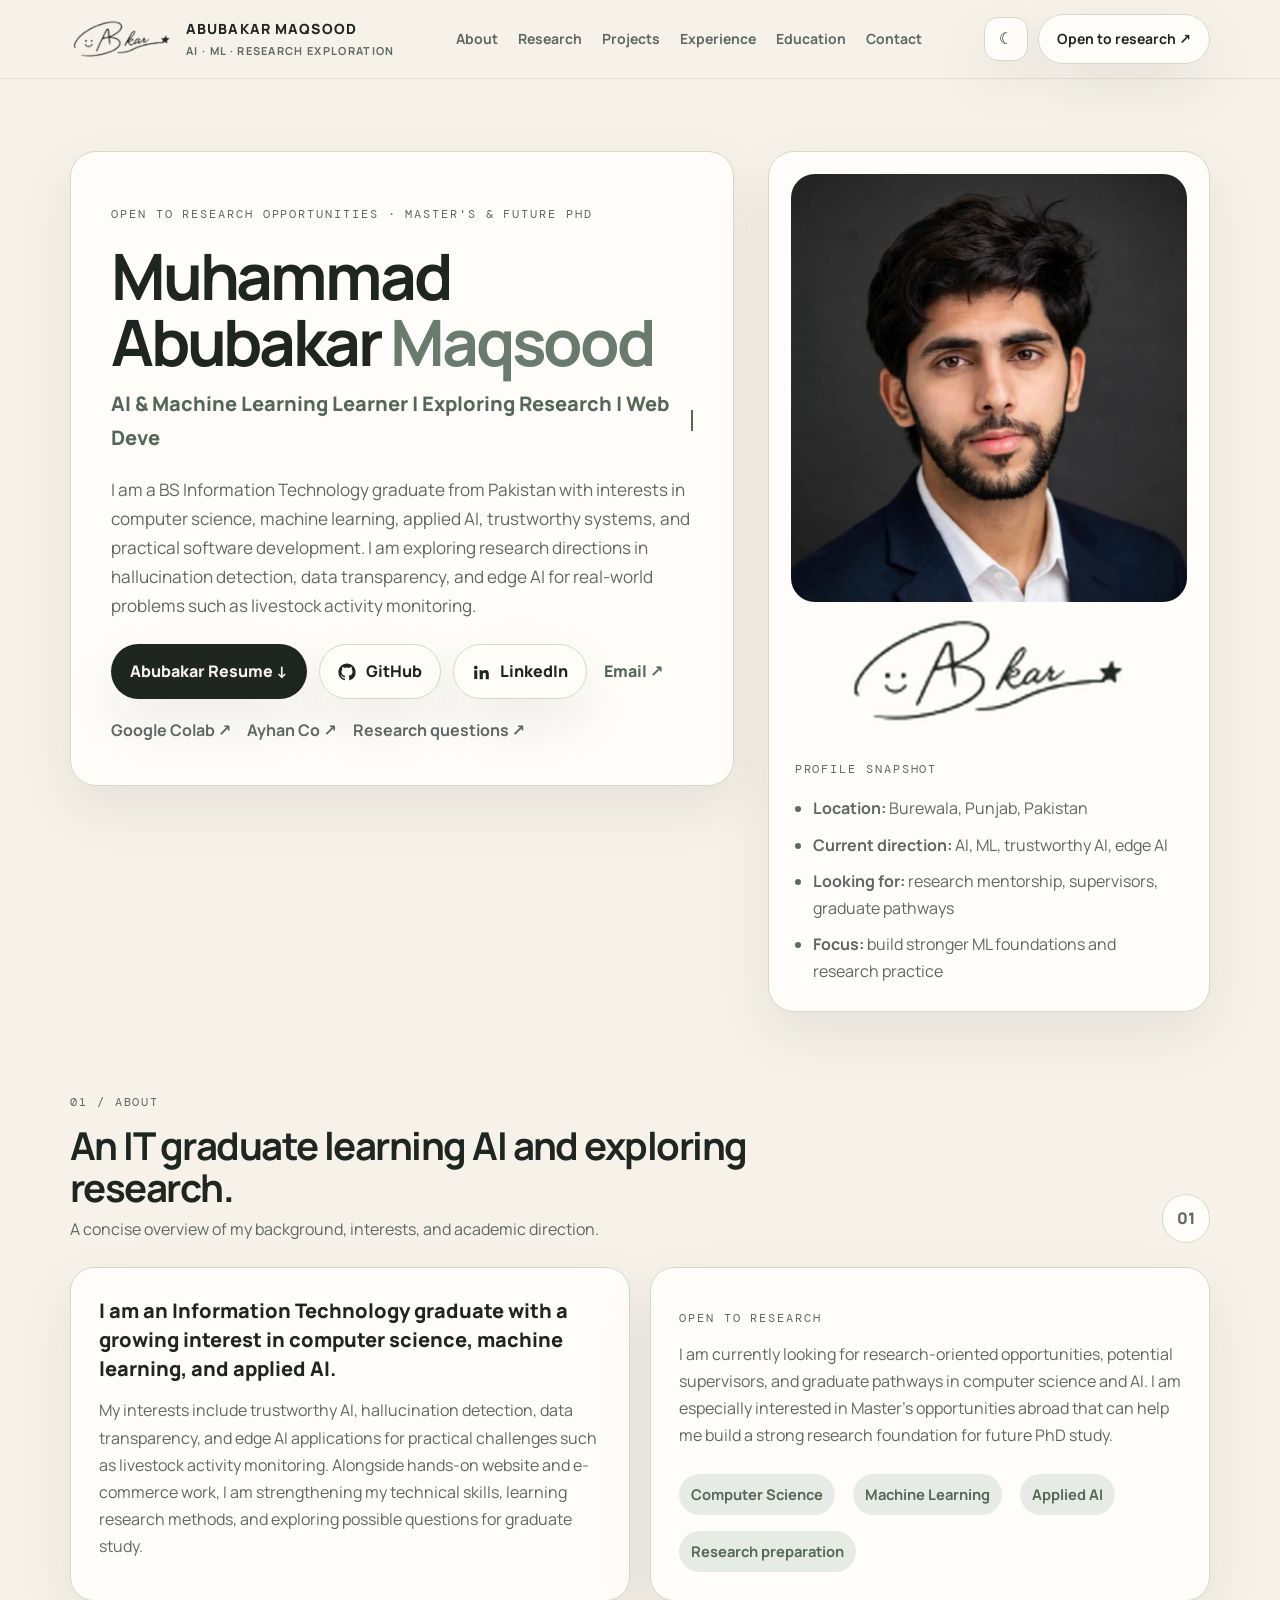
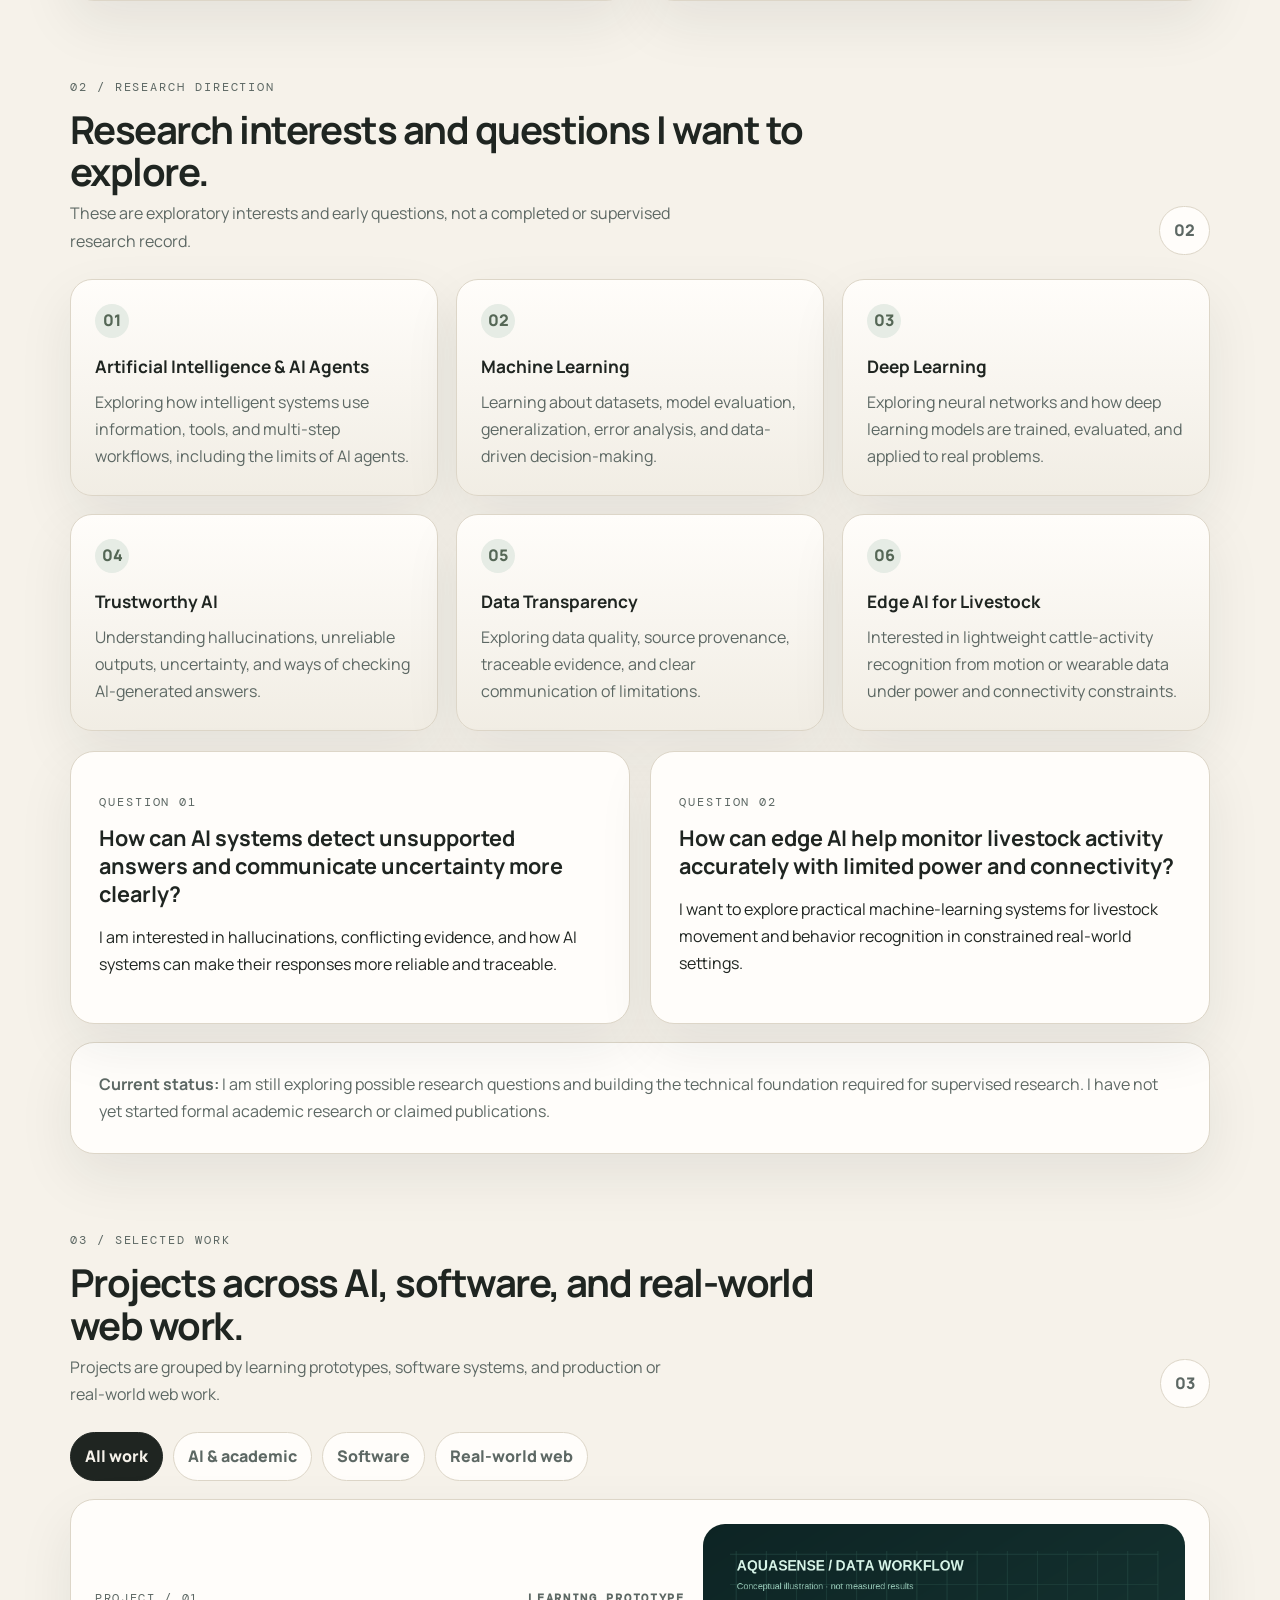
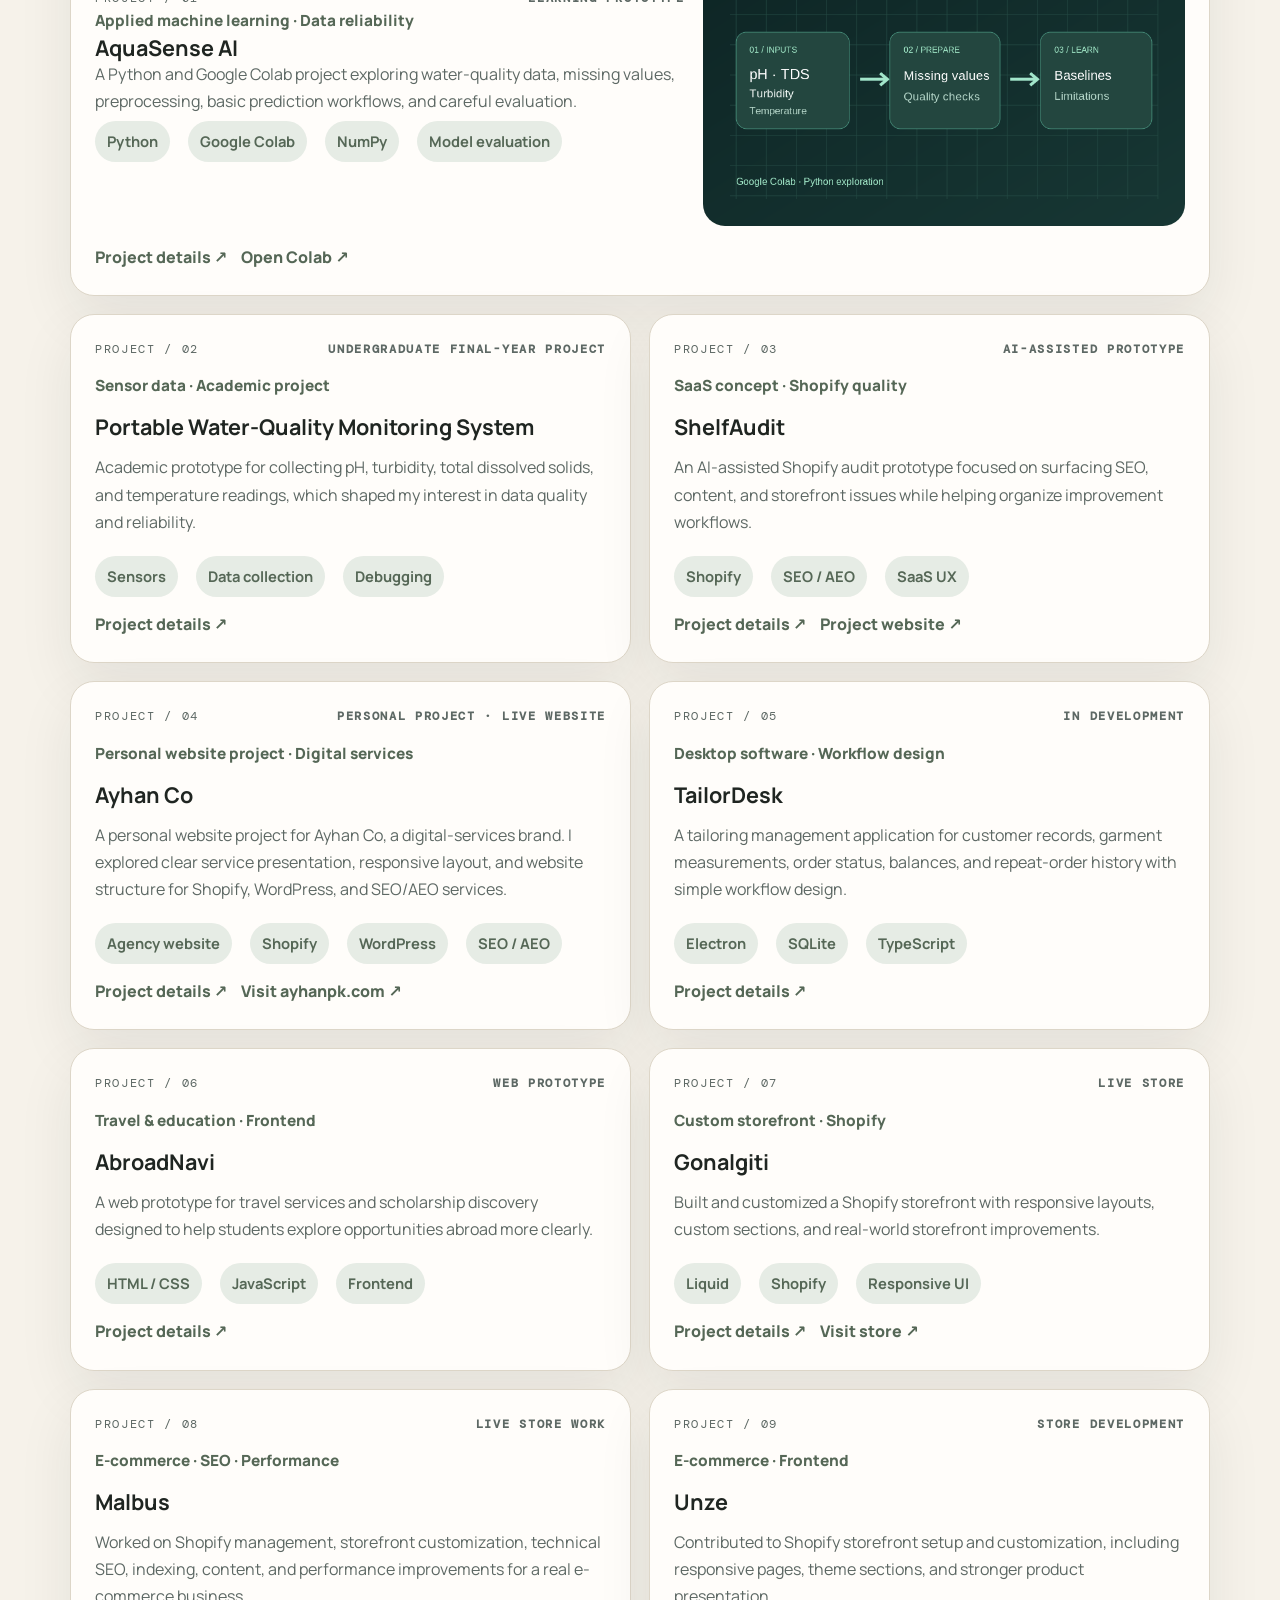
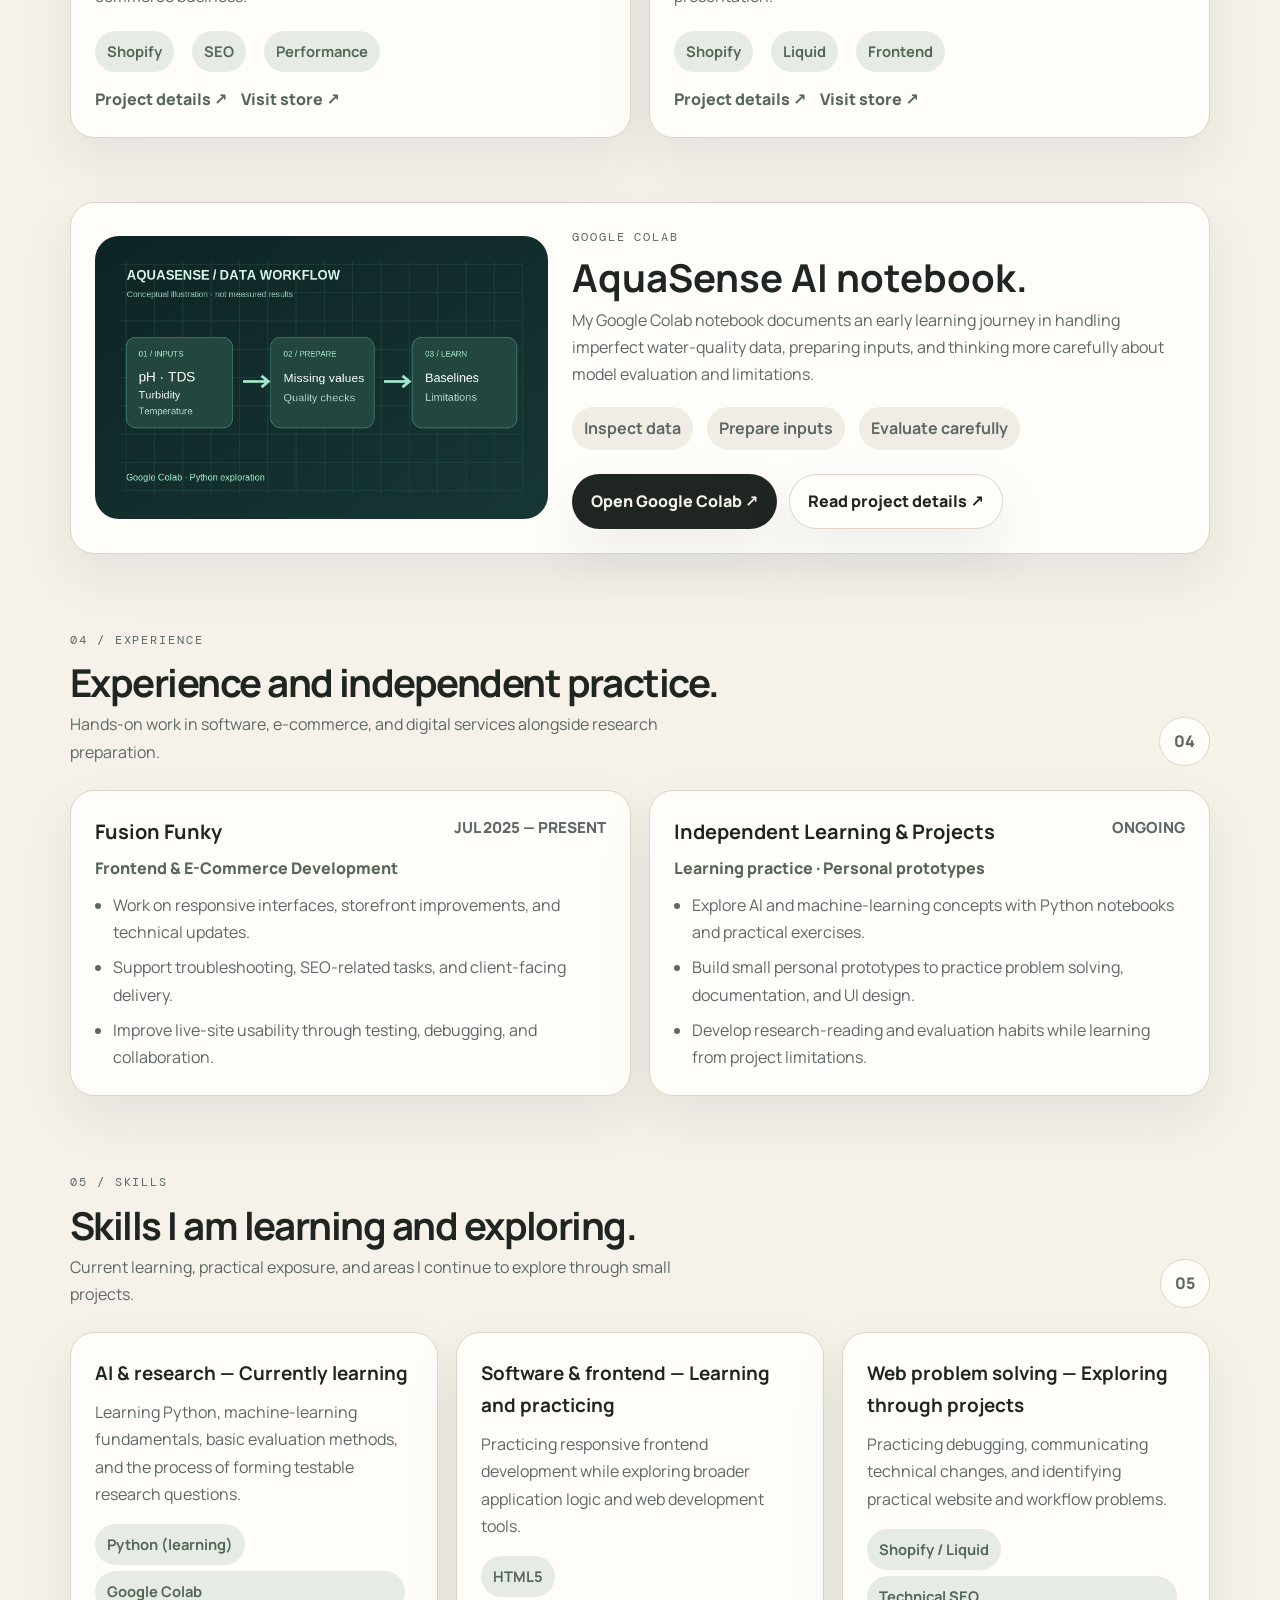
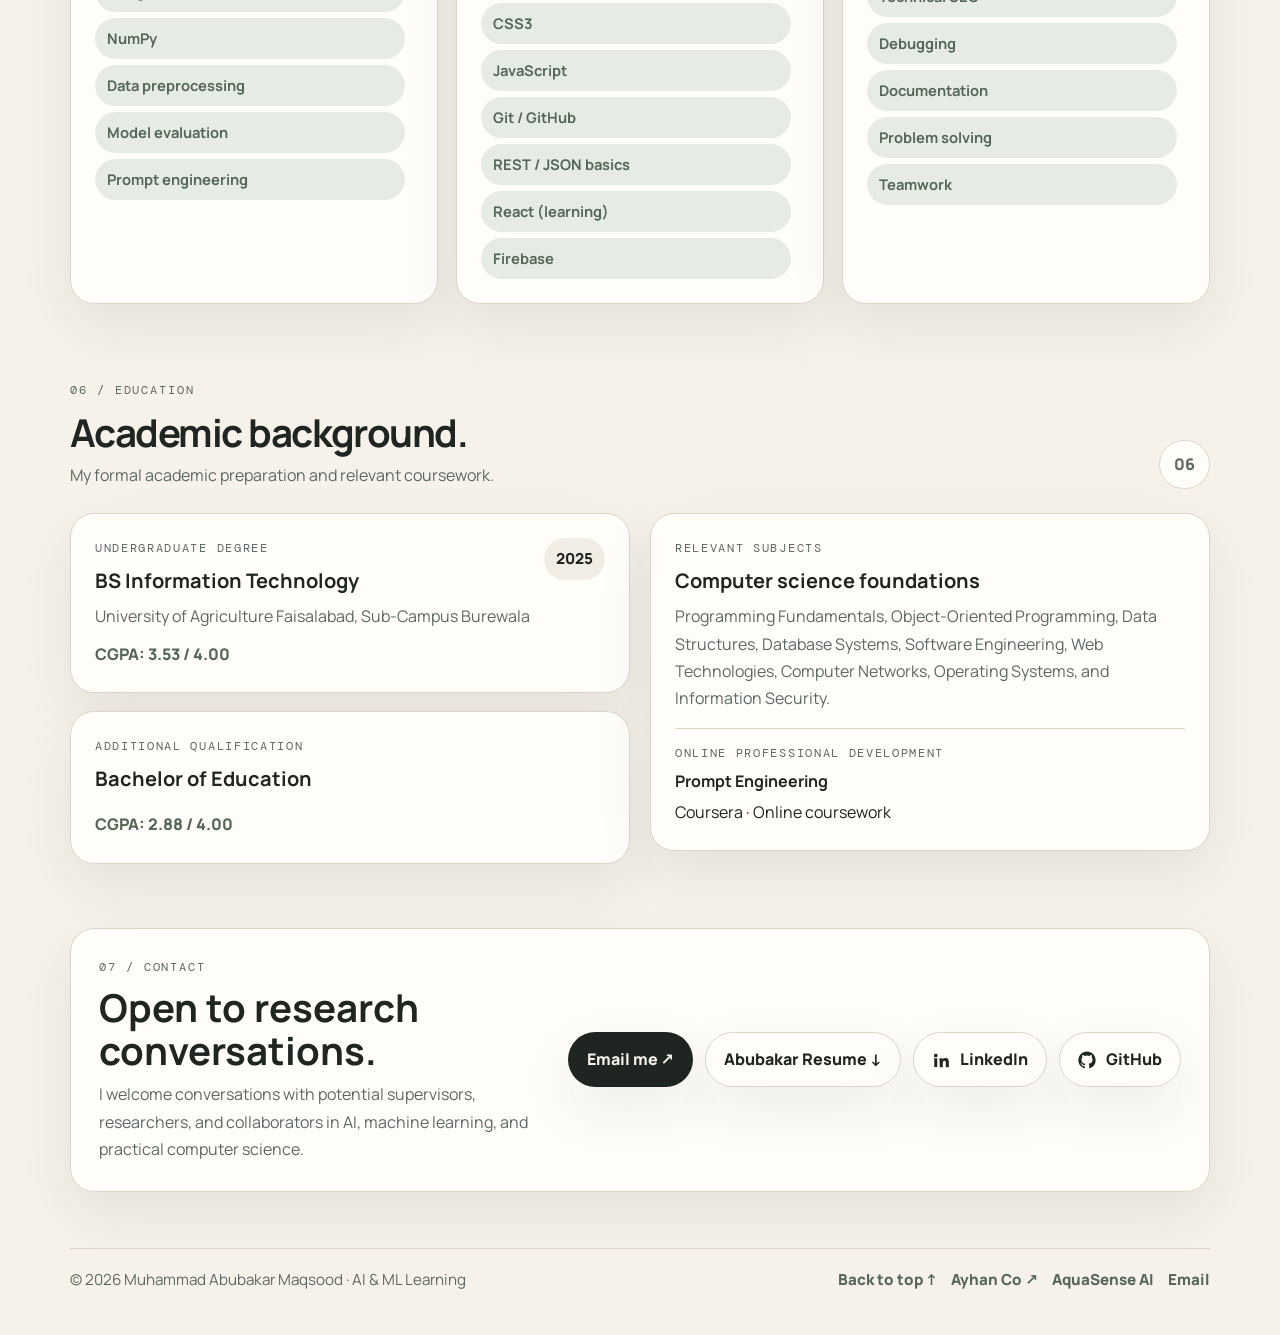
==== commit 0826cde1: "Version final" ====
--- a/index.html
+++ b/index.html
@@ -1,410 +1,383 @@
 <!DOCTYPE html>
+
 <html lang="en">
 <head>
-  <meta charset="utf-8" />
-  <meta name="viewport" content="width=device-width, initial-scale=1" />
-  <meta name="theme-color" content="#f6f2ea" />
-  <meta name="description" content="Muhammad Abubakar Maqsood — aspiring AI researcher, machine learning and applied AI learner, software developer, and prospective graduate applicant interested in trustworthy AI, hallucination detection, data transparency, and edge AI for livestock activity monitoring." />
-  <meta name="author" content="Muhammad Abubakar Maqsood" />
-  <meta property="og:type" content="website" />
-  <meta property="og:title" content="Muhammad Abubakar Maqsood | AI, ML & Computer Science Portfolio" />
-  <meta property="og:description" content="Aspiring AI Researcher | Machine Learning & Applied AI | Software Developer. Open to research opportunities and graduate study abroad." />
-  <meta property="og:url" content="https://abubakar-maqsood.github.io/" />
-  <meta property="og:image" content="https://abubakar-maqsood.github.io/static/assets/profile.webp" />
-  <meta property="og:image:alt" content="Portrait of Muhammad Abubakar Maqsood" />
-  <meta name="twitter:card" content="summary_large_image" />
-  <link rel="canonical" href="https://abubakar-maqsood.github.io/" />
-  <link rel="icon" href="data:image/svg+xml,%3Csvg xmlns='http://www.w3.org/2000/svg' viewBox='0 0 80 80'%3E%3Crect width='80' height='80' rx='18' fill='%231f2621'/%3E%3Ctext x='40' y='54' text-anchor='middle' font-family='Arial' font-size='42' font-weight='800' fill='%23f5f0e7'%3EA%3C/text%3E%3C/svg%3E" />
-  <link rel="preconnect" href="https://fonts.googleapis.com" />
-  <link rel="preconnect" href="https://fonts.gstatic.com" crossorigin />
-  <link href="https://fonts.googleapis.com/css2?family=DM+Mono:wght@400;500&family=Manrope:wght@400;500;600;700;800&display=swap" rel="stylesheet" />
-  <script>try{const t=localStorage.getItem('abk-theme');if(t==='dark'||t==='light')document.documentElement.setAttribute('data-theme',t)}catch(e){}</script>
-  <title>Muhammad Abubakar Maqsood | AI, ML & Computer Science</title>
-  <script type="application/ld+json">{"@context":"https://schema.org","@type":"Person","name":"Muhammad Abubakar Maqsood","url":"https://abubakar-maqsood.github.io/","description":"BSIT graduate exploring machine learning, trustworthy AI, hallucination detection, data transparency, and edge AI for livestock activity monitoring.","sameAs":["https://github.com/abubakar-maqsood","https://www.linkedin.com/in/abu-ba-kar/"],"knowsAbout":["Machine learning","Applied AI","Trustworthy AI","Edge AI","Livestock activity monitoring","Software development"],"image":"https://abubakar-maqsood.github.io/static/assets/profile.webp"}</script>
-  <link rel="stylesheet" href="/static/css/site.css" />
+<meta charset="utf-8"/>
+<meta content="width=device-width, initial-scale=1" name="viewport"/>
+<meta content="#f6f2ea" name="theme-color"/>
+<meta content="Muhammad Abubakar Maqsood — an Information Technology graduate learning AI and machine learning, exploring research, and interested in trustworthy AI, hallucination detection, data transparency, and edge AI for livestock activity monitoring." name="description"/>
+<meta content="Muhammad Abubakar Maqsood" name="author"/>
+<meta content="website" property="og:type"/>
+<meta content="Muhammad Abubakar Maqsood | AI, ML &amp; Computer Science Portfolio" property="og:title"/>
+<meta content="AI &amp; Machine Learning Learner | Exploring Research | Web Development. Open to graduate research opportunities." property="og:description"/>
+<meta content="https://abubakar-maqsood.github.io/" property="og:url"/>
+<meta content="https://abubakar-maqsood.github.io/static/assets/profile.webp" property="og:image"/>
+<meta content="Portrait of Muhammad Abubakar Maqsood" property="og:image:alt"/>
+<meta content="summary_large_image" name="twitter:card"/>
+<link href="https://abubakar-maqsood.github.io/" rel="canonical"/>
+<link href="https://fonts.googleapis.com" rel="preconnect"/>
+<link crossorigin="" href="https://fonts.gstatic.com" rel="preconnect"/>
+<link href="https://fonts.googleapis.com/css2?family=DM+Mono:wght@400;500&amp;family=Manrope:wght@400;500;600;700;800&amp;display=swap" rel="stylesheet"/>
+<script>try{const t=localStorage.getItem('abk-theme');if(t==='dark'||t==='light')document.documentElement.setAttribute('data-theme',t)}catch(e){}</script>
+<title>Muhammad Abubakar Maqsood | AI, ML &amp; Computer Science</title>
+<script type="application/ld+json">{"@context":"https://schema.org","@type":"Person","name":"Muhammad Abubakar Maqsood","url":"https://abubakar-maqsood.github.io/","description":"BSIT graduate exploring machine learning, trustworthy AI, hallucination detection, data transparency, and edge AI for livestock activity monitoring.","sameAs":["https://github.com/abubakar-maqsood","https://www.linkedin.com/in/abu-ba-kar/"],"knowsAbout":["Machine learning","Applied AI","Trustworthy AI","Edge AI","Livestock activity monitoring","Software development"],"image":"https://abubakar-maqsood.github.io/static/assets/profile.webp"}</script>
+<link href="/static/css/site.css" rel="stylesheet"/>
+<link href="/favicon.svg" rel="icon" type="image/svg+xml"/>
+<link href="/favicon.ico" rel="alternate icon" type="image/x-icon"/>
+<link href="/icon-180.png" rel="apple-touch-icon" sizes="180x180"/>
 </head>
 <body data-backend="static">
-  <a class="skip-link" href="#main">Skip to content</a>
-
-  <header class="site-nav">
-    <nav class="container nav-inner" aria-label="Main navigation">
-      <a class="brand" href="#top" aria-label="Muhammad Abubakar Maqsood, home">
-        <span class="brand-icon" aria-hidden="true">A.</span>
-        <span class="brand-label">ABUBAKAR MAQSOOD<span>AI · ML · SOFTWARE DEVELOPMENT</span></span>
-      </a>
-      <ul class="nav-links" id="nav-links">
-        <li><a href="#about">About</a></li>
-        <li><a href="#research">Research</a></li>
-        <li><a href="#projects">Projects</a></li>
-        <li><a href="#experience">Experience</a></li>
-        <li><a href="#education">Education</a></li>
-        <li><a href="#contact">Contact</a></li>
-      </ul>
-      <div class="nav-actions">
-        <button class="icon-button" id="theme-toggle" type="button" aria-label="Switch color theme" title="Switch color theme"><span class="theme-icon" aria-hidden="true">◐</span></button>
-        <a class="nav-connect" href="#contact">Open to research ↗</a>
-        <button class="icon-button mobile-toggle" id="mobile-toggle" type="button" aria-controls="nav-links" aria-expanded="false" aria-label="Open navigation menu"><span id="menu-icon" aria-hidden="true">☰</span></button>
-      </div>
-    </nav>
-  </header>
-
-  <main id="main">
-    <section class="hero" id="top" aria-labelledby="hero-heading">
-      <div class="container hero-inner">
-        <div class="hero-copy" data-reveal>
-          <p class="eyebrow">OPEN TO RESEARCH OPPORTUNITIES · MASTER'S & FUTURE PhD</p>
-          <h1 id="hero-heading">Muhammad Abubakar <span class="accent">Maqsood</span></h1>
-          <p class="hero-role typewriter-role" aria-label="Aspiring AI Researcher | Machine Learning & Applied AI | Software Developer">
-            <span class="typewriter-live" aria-hidden="true"><span id="typewriter-text" data-full-text="Aspiring AI Researcher | Machine Learning & Applied AI | Software Developer">Aspiring AI Researcher | Machine Learning & Applied AI | Software Developer</span><span class="typewriter-caret"></span></span>
-          </p>
-          <p class="hero-intro">I am a BS Information Technology graduate from Pakistan with interests in computer science, machine learning, applied AI, trustworthy systems, and practical software development. I am exploring research directions in hallucination detection, data transparency, and edge AI for real-world problems such as livestock activity monitoring.</p>
-          <div class="button-row hero-buttons">
-            <a class="button button-primary" href="/static/docs/Abubakar%20Resume.pdf">Abubakar Resume ↓</a>
-            <a class="button button-ghost social-btn" href="https://github.com/abubakar-maqsood" target="_blank" rel="noopener noreferrer"><svg viewBox="0 0 24 24" aria-hidden="true"><path d="M12 .5C5.65.5.5 5.65.5 12a11.5 11.5 0 0 0 7.86 10.92c.58.1.79-.25.79-.56v-2.17c-3.2.7-3.88-1.35-3.88-1.35-.52-1.32-1.27-1.67-1.27-1.67-1.04-.7.08-.69.08-.69 1.15.08 1.76 1.18 1.76 1.18 1.02 1.75 2.68 1.24 3.34.95.1-.74.4-1.24.72-1.53-2.55-.29-5.23-1.27-5.23-5.65 0-1.25.45-2.28 1.18-3.08-.12-.29-.51-1.45.11-3.01 0 0 .97-.31 3.17 1.18a10.95 10.95 0 0 1 5.78 0c2.2-1.49 3.17-1.18 3.17-1.18.62 1.56.23 2.72.12 3.01.73.8 1.17 1.83 1.17 3.08 0 4.39-2.69 5.36-5.25 5.64.41.36.78 1.07.78 2.17v3.22c0 .31.21.67.8.56A11.5 11.5 0 0 0 23.5 12C23.5 5.65 18.35.5 12 .5Z"></path></svg><span>GitHub</span></a>
-            <a class="button button-ghost social-btn" href="https://www.linkedin.com/in/abu-ba-kar/" target="_blank" rel="noopener noreferrer"><svg viewBox="0 0 24 24" aria-hidden="true"><path d="M4.98 3.5A2.48 2.48 0 1 0 5 8.46a2.48 2.48 0 0 0-.02-4.96ZM3 9.75h4v11.5H3Zm7 0h3.83v1.57h.05c.53-1 1.83-2.07 3.77-2.07 4.03 0 4.77 2.65 4.77 6.1v6.4h-4v-5.67c0-1.35-.03-3.08-1.88-3.08-1.89 0-2.18 1.47-2.18 2.98v5.77h-4Z"></path></svg><span>LinkedIn</span></a>
-            <a class="button button-text" href="mailto:abubakarbhatti052@gmail.com?subject=Research%20opportunity%20inquiry">Email ↗</a>
-          </div>
-          <div class="hero-mini-links">
-            <a href="https://colab.research.google.com/drive/1Oh5D5iaJGwzidh299dat4t5LgXBINVKG?usp=sharing" target="_blank" rel="noopener noreferrer">Google Colab ↗</a>
-            <a href="https://ayhanpk.com" target="_blank" rel="noopener noreferrer">Ayhan Co ↗</a>
-            <a href="/research/">Research note ↗</a>
-          </div>
-        </div>
-
-        <aside class="profile-card" data-reveal>
-          <figure class="profile-figure">
-            <img class="profile-image" src="/static/assets/profile.webp" width="760" height="760" alt="Portrait of Muhammad Abubakar Maqsood in a dark blazer" fetchpriority="high" loading="eager" decoding="async" />
-          </figure>
-          <div class="profile-content">
-            <p class="overline">Profile snapshot</p>
-            <ul class="snapshot-list">
-              <li><strong>Location:</strong> Burewala, Punjab, Pakistan</li>
-              <li><strong>Current direction:</strong> AI, ML, trustworthy AI, edge AI</li>
-              <li><strong>Looking for:</strong> research mentorship, supervisors, graduate pathways</li>
-              <li><strong>Focus:</strong> build stronger ML foundations and research practice</li>
-            </ul>
-          </div>
-        </aside>
-      </div>
-    </section>
-
-    <section class="section" id="about" aria-labelledby="about-title">
-      <div class="container">
-        <div class="section-header" data-reveal>
-          <div class="section-heading-wrap">
-            <p class="overline">01 / About</p>
-            <h2 id="about-title">A software developer moving toward research.</h2>
-            <p class="section-desc">A concise overview of my background, interests, and academic direction.</p>
-          </div>
-          <span class="section-num">01</span>
-        </div>
-        <div class="about-layout">
-          <article class="panel" data-reveal>
-            <p class="about-lead">I am an Information Technology graduate with a growing interest in computer science, machine learning, and applied AI.</p>
-            <p class="about-body">My interests include trustworthy AI, hallucination detection, data transparency, and edge AI applications for real-world challenges such as livestock activity monitoring. Alongside my software-development experience, I am exploring research questions and strengthening my technical skills to pursue graduate-level research in AI and computer science.</p>
-          </article>
-          <article class="panel" data-reveal>
-            <p class="overline">Open to research</p>
-            <p class="about-body">I am currently looking for research-oriented opportunities, potential supervisors, and graduate pathways in computer science and AI. I am especially interested in Master's opportunities abroad that can help me build a strong research foundation for future PhD study.</p>
-            <div class="quick-tags">
-              <span class="chip">Computer Science</span>
-              <span class="chip">Machine Learning</span>
-              <span class="chip">Applied AI</span>
-              <span class="chip">Research preparation</span>
-            </div>
-          </article>
-        </div>
-      </div>
-    </section>
-
-    <section class="section research-section" id="research" aria-labelledby="research-title">
-      <div class="container">
-        <div class="section-header" data-reveal>
-          <div class="section-heading-wrap">
-            <p class="overline">02 / Research direction</p>
-            <h2 id="research-title">Research interests and questions I want to explore.</h2>
-            <p class="section-desc">These are exploratory interests and early questions, not a completed or supervised research record.</p>
-          </div>
-          <span class="section-num">02</span>
-        </div>
-
-        <div class="interest-tiles compact" data-reveal>
-          <article class="interest-tile"><span class="interest-index">01</span><h3>Machine learning</h3><p>Learning model evaluation, generalization, error analysis, and data-driven decision-making.</p></article>
-          <article class="interest-tile"><span class="interest-index">02</span><h3>Trustworthy AI</h3><p>Understanding hallucinations, unreliable outputs, and how systems can communicate uncertainty better.</p></article>
-          <article class="interest-tile"><span class="interest-index">03</span><h3>Data transparency</h3><p>Evidence quality, traceable claims, provenance, and clearer explanations in AI systems.</p></article>
-          <article class="interest-tile"><span class="interest-index">04</span><h3>Edge AI for livestock</h3><p>Efficient activity recognition for cattle using wearable or sensor data under resource constraints.</p></article>
-        </div>
-
-        <div class="question-grid">
-          <article class="question-card panel" data-reveal>
-            <p class="overline">Question 01</p>
-            <h3>How can AI systems detect unsupported answers and communicate uncertainty more clearly?</h3>
-            <p>I am interested in hallucinations, conflicting evidence, and how AI systems can make their responses more reliable and traceable.</p>
-          </article>
-          <article class="question-card panel" data-reveal>
-            <p class="overline">Question 02</p>
-            <h3>How can edge AI help monitor livestock activity accurately with limited power and connectivity?</h3>
-            <p>I want to explore practical machine-learning systems for livestock movement and behavior recognition in constrained real-world settings.</p>
-          </article>
-        </div>
-
-        <div class="research-note panel" data-reveal>
-          <p><strong>Current status:</strong> I am still exploring possible research questions and building the technical foundation required for supervised research. I have not yet started formal academic research or claimed publications.</p>
-        </div>
-      </div>
-    </section>
-
-    <section class="section" id="projects" aria-labelledby="projects-title">
-      <div class="container">
-        <div class="section-header" data-reveal>
-          <div class="section-heading-wrap">
-            <p class="overline">03 / Selected work</p>
-            <h2 id="projects-title">Projects across AI, software, and real-world web work.</h2>
-            <p class="section-desc">Projects are grouped by learning prototypes, software systems, and production or real-world web work.</p>
-          </div>
-          <span class="section-num">03</span>
-        </div>
-
-        <div class="filter-controls" role="group" aria-label="Filter projects">
-          <button class="filter-button" data-filter="all" aria-pressed="true">All work</button>
-          <button class="filter-button" data-filter="ai" aria-pressed="false">AI &amp; academic</button>
-          <button class="filter-button" data-filter="software" aria-pressed="false">Software</button>
-          <button class="filter-button" data-filter="commerce" aria-pressed="false">Real-world web</button>
-        </div>
-
-        <div class="projects-grid" id="projects-grid">
-          <article class="project project-feature" data-category="ai" data-reveal>
-            <div class="project-description">
-              <div class="project-top"><span class="project-number">PROJECT / 01</span><span class="project-status">Learning prototype</span></div>
-              <div class="project-type">Applied machine learning · Data reliability</div>
-              <h3>AquaSense AI</h3>
-              <p>A Python and Google Colab project exploring water-quality data, missing values, preprocessing, basic prediction workflows, and careful evaluation.</p>
-              <div class="project-tags"><span class="chip">Python</span><span class="chip">Google Colab</span><span class="chip">NumPy</span><span class="chip">Model evaluation</span></div>
-            </div>
-            <div class="project-preview" aria-hidden="true"><img class="project-visual" src="/static/assets/aquasense-preview.png" loading="lazy" alt="Illustration of AquaSense AI workflow" /></div>
-            <div class="project-links"><a href="/projects/aquasense-ai/">Project details ↗</a><a href="https://colab.research.google.com/drive/1Oh5D5iaJGwzidh299dat4t5LgXBINVKG?usp=sharing" target="_blank" rel="noopener noreferrer">Open Colab ↗</a></div>
-          </article>
-
-          <article class="project" data-category="ai software" data-reveal>
-            <div class="project-top"><span class="project-number">PROJECT / 02</span><span class="project-status">Undergraduate final-year project</span></div>
-            <div class="project-type">Sensor data · Academic project</div>
-            <h3>Portable Water-Quality Monitoring System</h3>
-            <p>Academic prototype for collecting pH, turbidity, total dissolved solids, and temperature readings, which shaped my interest in data quality and reliability.</p>
-            <div class="project-tags"><span class="chip">Sensors</span><span class="chip">Data collection</span><span class="chip">Debugging</span></div>
-            <div class="project-links"><a href="/projects/water-quality-monitor/">Project details ↗</a></div>
-          </article>
-
-          <article class="project" data-category="software commerce" data-reveal>
-            <div class="project-top"><span class="project-number">PROJECT / 03</span><span class="project-status">AI-assisted prototype</span></div>
-            <div class="project-type">SaaS concept · Shopify quality</div>
-            <h3>ShelfAudit</h3>
-            <p>An AI-assisted Shopify audit prototype focused on surfacing SEO, content, and storefront issues while helping organize improvement workflows.</p>
-            <div class="project-tags"><span class="chip">Shopify</span><span class="chip">SEO / AEO</span><span class="chip">SaaS UX</span></div>
-            <div class="project-links"><a href="/projects/shelfaudit/">Project details ↗</a><a href="https://www.shelfaudit.app/" target="_blank" rel="noopener noreferrer">Project website ↗</a></div>
-          </article>
-
-          <article class="project" data-category="software commerce" data-reveal>
-            <div class="project-top"><span class="project-number">PROJECT / 04</span><span class="project-status">Real-world agency website</span></div>
-            <div class="project-type">Business website · Digital services</div>
-            <h3>Ayhan Co</h3>
-            <p>Ayhan Co is a real-world agency website and service brand focused on web development, Shopify, WordPress, SEO/AEO, and digital growth services.</p>
-            <div class="project-tags"><span class="chip">Agency website</span><span class="chip">Shopify</span><span class="chip">WordPress</span><span class="chip">SEO / AEO</span></div>
-            <div class="project-links"><a href="/projects/ayhan-co/">Project details ↗</a><a href="https://ayhanpk.com" target="_blank" rel="noopener noreferrer">Visit ayhanpk.com ↗</a></div>
-          </article>
-
-          <article class="project" data-category="software" data-reveal>
-            <div class="project-top"><span class="project-number">PROJECT / 05</span><span class="project-status">In development</span></div>
-            <div class="project-type">Desktop software · Workflow design</div>
-            <h3>TailorDesk</h3>
-            <p>A tailoring management application for customer records, garment measurements, order status, balances, and repeat-order history with simple workflow design.</p>
-            <div class="project-tags"><span class="chip">Electron</span><span class="chip">SQLite</span><span class="chip">TypeScript</span></div>
-            <div class="project-links"><a href="/projects/tailordesk/">Project details ↗</a></div>
-          </article>
-
-          <article class="project" data-category="software" data-reveal>
-            <div class="project-top"><span class="project-number">PROJECT / 06</span><span class="project-status">Web prototype</span></div>
-            <div class="project-type">Travel & education · Frontend</div>
-            <h3>AbroadNavi</h3>
-            <p>A web prototype for travel services and scholarship discovery designed to help students explore opportunities abroad more clearly.</p>
-            <div class="project-tags"><span class="chip">HTML / CSS</span><span class="chip">JavaScript</span><span class="chip">Frontend</span></div>
-            <div class="project-links"><a href="/projects/abroadnavi/">Project details ↗</a></div>
-          </article>
-
-          <article class="project" data-category="commerce" data-reveal>
-            <div class="project-top"><span class="project-number">PROJECT / 07</span><span class="project-status">Live store</span></div>
-            <div class="project-type">Custom storefront · Shopify</div>
-            <h3>Gonalgiti</h3>
-            <p>Built and customized a Shopify storefront with responsive layouts, custom sections, and real-world storefront improvements.</p>
-            <div class="project-tags"><span class="chip">Liquid</span><span class="chip">Shopify</span><span class="chip">Responsive UI</span></div>
-            <div class="project-links"><a href="/projects/gonalgiti/">Project details ↗</a><a href="https://gonalgiti.com/" target="_blank" rel="noopener noreferrer">Visit store ↗</a></div>
-          </article>
-
-          <article class="project" data-category="commerce" data-reveal>
-            <div class="project-top"><span class="project-number">PROJECT / 08</span><span class="project-status">Live store work</span></div>
-            <div class="project-type">E-commerce · SEO · Performance</div>
-            <h3>Malbus</h3>
-            <p>Worked on Shopify management, storefront customization, technical SEO, indexing, content, and performance improvements for a real e-commerce business.</p>
-            <div class="project-tags"><span class="chip">Shopify</span><span class="chip">SEO</span><span class="chip">Performance</span></div>
-            <div class="project-links"><a href="/projects/malbus/">Project details ↗</a><a href="https://www.bymalbus.com/" target="_blank" rel="noopener noreferrer">Visit store ↗</a></div>
-          </article>
-
-          <article class="project" data-category="commerce" data-reveal>
-            <div class="project-top"><span class="project-number">PROJECT / 09</span><span class="project-status">Store development</span></div>
-            <div class="project-type">E-commerce · Frontend</div>
-            <h3>Unze</h3>
-            <p>Contributed to Shopify storefront setup and customization, including responsive pages, theme sections, and stronger product presentation.</p>
-            <div class="project-tags"><span class="chip">Shopify</span><span class="chip">Liquid</span><span class="chip">Frontend</span></div>
-            <div class="project-links"><a href="/projects/unze/">Project details ↗</a><a href="https://unze.com.pk/" target="_blank" rel="noopener noreferrer">Visit store ↗</a></div>
-          </article>
-        </div>
-      </div>
-    </section>
-
-    <section class="section notebook-section" id="notebook" aria-labelledby="notebook-title">
-      <div class="container">
-        <div class="notebook-feature" data-reveal>
-          <div class="notebook-image"><img src="/static/assets/aquasense-preview.png" loading="lazy" alt="Concept visual for AquaSense AI" /></div>
-          <div class="notebook-info">
-            <p class="overline">Google Colab</p>
-            <h2 id="notebook-title">AquaSense AI notebook.</h2>
-            <p>My Google Colab notebook documents an early learning journey in handling imperfect water-quality data, preparing inputs, and thinking more carefully about model evaluation and limitations.</p>
-            <div class="notebook-steps"><span>Inspect data</span><span>Prepare inputs</span><span>Evaluate carefully</span></div>
-            <div class="button-row"><a class="button button-primary" href="https://colab.research.google.com/drive/1Oh5D5iaJGwzidh299dat4t5LgXBINVKG?usp=sharing" target="_blank" rel="noopener noreferrer">Open Google Colab ↗</a><a class="button button-ghost" href="/projects/aquasense-ai/">Read project details ↗</a></div>
-          </div>
-        </div>
-      </div>
-    </section>
-
-    <section class="section" id="experience" aria-labelledby="experience-title">
-      <div class="container">
-        <div class="section-header" data-reveal>
-          <div class="section-heading-wrap">
-            <p class="overline">04 / Experience</p>
-            <h2 id="experience-title">Practical work supporting technical growth.</h2>
-            <p class="section-desc">Hands-on work in software, e-commerce, and digital services alongside research preparation.</p>
-          </div>
-          <span class="section-num">04</span>
-        </div>
-        <div class="timeline">
-          <article class="timeline-item" data-reveal>
-            <div class="timeline-head"><h3>Fusion Funky</h3><span>JUL 2025 — PRESENT</span></div>
-            <p class="timeline-role">Frontend &amp; E-Commerce Development</p>
-            <ul class="bullets">
-              <li>Work on responsive interfaces, storefront improvements, and technical updates.</li>
-              <li>Support troubleshooting, SEO-related tasks, and client-facing delivery.</li>
-              <li>Improve live-site usability through testing, debugging, and collaboration.</li>
-            </ul>
-          </article>
-          <article class="timeline-item" data-reveal>
-            <div class="timeline-head"><h3>Ayhan Co</h3><span>ONGOING</span></div>
-            <p class="timeline-role">Digital services brand · Real-world website</p>
-            <ul class="bullets">
-              <li>Develop and present a real-world agency presence around web development and digital growth services.</li>
-              <li>Showcase services including Shopify, WordPress, SEO/AEO, and marketing support.</li>
-              <li>Use the brand as a practical platform for communication, presentation, and service delivery.</li>
-            </ul>
-          </article>
-        </div>
-      </div>
-    </section>
-
-    <section class="section" id="skills" aria-labelledby="skills-title">
-      <div class="container">
-        <div class="section-header" data-reveal>
-          <div class="section-heading-wrap">
-            <p class="overline">05 / Skills</p>
-            <h2 id="skills-title">Technical foundations and current learning.</h2>
-            <p class="section-desc">Clear distinction between current strengths and areas still being developed.</p>
-          </div>
-          <span class="section-num">05</span>
-        </div>
-        <div class="skills-grid">
-          <article class="skill-panel" data-reveal>
-            <h3>AI &amp; research preparation</h3>
-            <p>Exploring machine learning concepts, datasets, evaluation, research framing, and experimental thinking.</p>
-            <div><span class="chip">Python</span><span class="chip">Google Colab</span><span class="chip">NumPy</span><span class="chip">Data preprocessing</span><span class="chip">Model evaluation</span><span class="chip">Prompt engineering</span></div>
-          </article>
-          <article class="skill-panel" data-reveal>
-            <h3>Software &amp; frontend</h3>
-            <p>Building responsive websites and learning broader application development patterns.</p>
-            <div><span class="chip">HTML5</span><span class="chip">CSS3</span><span class="chip">JavaScript</span><span class="chip">Git / GitHub</span><span class="chip">REST / JSON basics</span><span class="chip">React (learning)</span><span class="chip">Firebase</span></div>
-          </article>
-          <article class="skill-panel" data-reveal>
-            <h3>Commerce &amp; problem solving</h3>
-            <p>Experience diagnosing website issues, improving structure, and connecting technical work with practical business needs.</p>
-            <div><span class="chip">Shopify / Liquid</span><span class="chip">Technical SEO</span><span class="chip">Debugging</span><span class="chip">Documentation</span><span class="chip">Problem solving</span><span class="chip">Teamwork</span></div>
-          </article>
-        </div>
-      </div>
-    </section>
-
-    <section class="section" id="education" aria-labelledby="education-title">
-      <div class="container">
-        <div class="section-header" data-reveal>
-          <div class="section-heading-wrap">
-            <p class="overline">06 / Education</p>
-            <h2 id="education-title">Academic background.</h2>
-            <p class="section-desc">My formal academic preparation and relevant coursework.</p>
-          </div>
-          <span class="section-num">06</span>
-        </div>
-        <div class="education-grid">
-          <div class="education-main">
-            <article class="edu-panel" data-reveal>
-              <div class="edu-top"><div><div class="edu-label">Undergraduate degree</div><h3>BS Information Technology</h3></div><span class="edu-year">2025</span></div>
-              <p>University of Agriculture Faisalabad, Sub-Campus Burewala</p>
-              <p class="edu-highlight">CGPA: 3.53 / 4.00</p>
-            </article>
-            <article class="edu-panel" data-reveal>
-              <div class="edu-top"><div><div class="edu-label">Additional qualification</div><h3>Bachelor of Education</h3></div></div>
-              <p class="edu-highlight">CGPA: 2.88 / 4.00</p>
-            </article>
-          </div>
-          <article class="edu-panel" data-reveal>
-            <div class="edu-label">Relevant subjects</div>
-            <h3>Computer science foundations</h3>
-            <p>Programming Fundamentals, Object-Oriented Programming, Data Structures, Database Systems, Software Engineering, Web Technologies, Computer Networks, Operating Systems, and Information Security.</p>
-            <div class="course-block">
-              <div class="edu-label">Online professional development</div>
-              <strong>Prompt Engineering</strong>
-              <span>Coursera · Online coursework</span>
-            </div>
-          </article>
-        </div>
-      </div>
-    </section>
-
-    <section class="section" id="contact" aria-labelledby="contact-title">
-      <div class="container">
-        <div class="contact-box" data-reveal>
-          <div>
-            <p class="overline">07 / Contact</p>
-            <h2 id="contact-title">Open to research conversations.</h2>
-            <p>I welcome conversations with potential supervisors, researchers, and collaborators in AI, machine learning, and practical computer science.</p>
-          </div>
-          <div class="contact-buttons">
-            <a class="button button-primary" href="mailto:abubakarbhatti052@gmail.com?subject=Research%20opportunity%20inquiry">Email me ↗</a>
-            <a class="button button-ghost" href="/static/docs/Abubakar%20Resume.pdf">Abubakar Resume ↓</a>
-            <a class="button button-ghost social-btn" href="https://www.linkedin.com/in/abu-ba-kar/" target="_blank" rel="noopener noreferrer"><svg viewBox="0 0 24 24" aria-hidden="true"><path d="M4.98 3.5A2.48 2.48 0 1 0 5 8.46a2.48 2.48 0 0 0-.02-4.96ZM3 9.75h4v11.5H3Zm7 0h3.83v1.57h.05c.53-1 1.83-2.07 3.77-2.07 4.03 0 4.77 2.65 4.77 6.1v6.4h-4v-5.67c0-1.35-.03-3.08-1.88-3.08-1.89 0-2.18 1.47-2.18 2.98v5.77h-4Z"></path></svg><span>LinkedIn</span></a>
-            <a class="button button-ghost social-btn" href="https://github.com/abubakar-maqsood" target="_blank" rel="noopener noreferrer"><svg viewBox="0 0 24 24" aria-hidden="true"><path d="M12 .5C5.65.5.5 5.65.5 12a11.5 11.5 0 0 0 7.86 10.92c.58.1.79-.25.79-.56v-2.17c-3.2.7-3.88-1.35-3.88-1.35-.52-1.32-1.27-1.67-1.27-1.67-1.04-.7.08-.69.08-.69 1.15.08 1.76 1.18 1.76 1.18 1.02 1.75 2.68 1.24 3.34.95.1-.74.4-1.24.72-1.53-2.55-.29-5.23-1.27-5.23-5.65 0-1.25.45-2.28 1.18-3.08-.12-.29-.51-1.45.11-3.01 0 0 .97-.31 3.17 1.18a10.95 10.95 0 0 1 5.78 0c2.2-1.49 3.17-1.18 3.17-1.18.62 1.56.23 2.72.12 3.01.73.8 1.17 1.83 1.17 3.08 0 4.39-2.69 5.36-5.25 5.64.41.36.78 1.07.78 2.17v3.22c0 .31.21.67.8.56A11.5 11.5 0 0 0 23.5 12C23.5 5.65 18.35.5 12 .5Z"></path></svg><span>GitHub</span></a>
-          </div>
-        </div>
-      </div>
-    </section>
-  </main>
-
-  <footer>
-    <div class="container footer-row">
-      <div>© <span id="year">2026</span> Muhammad Abubakar Maqsood · AI, ML &amp; Software Development</div>
-      <div class="footer-links">
-        <a href="#top">Back to top ↑</a>
-        <a href="https://ayhanpk.com" target="_blank" rel="noopener noreferrer">Ayhan Co ↗</a>
-        <a href="/projects/aquasense-ai/">AquaSense AI</a>
-        <a href="mailto:abubakarbhatti052@gmail.com">Email</a>
-      </div>
-    </div>
-  </footer>
-
-  <script defer src="/static/js/site.js"></script>
+<a class="skip-link" href="#main">Skip to content</a>
+<header class="site-nav">
+<nav aria-label="Main navigation" class="container nav-inner">
+<a aria-label="Muhammad Abubakar Maqsood, home" class="brand" href="#top">
+<img alt="Original handwritten Abubakar signature" class="logo-light-mode brand-mark" height="43" src="/static/assets/abubakar-github-signature-dark.png" width="104"/><img alt="" class="brand-mark logo-dark-mode" height="43" src="/static/assets/abubakar-github-signature-light.png" width="104"/>
+<span class="brand-label">ABUBAKAR MAQSOOD<span>AI · ML · RESEARCH EXPLORATION</span></span>
+</a>
+<ul class="nav-links" id="nav-links">
+<li><a href="#about">About</a></li>
+<li><a href="#research">Research</a></li>
+<li><a href="#projects">Projects</a></li>
+<li><a href="#experience">Experience</a></li>
+<li><a href="#education">Education</a></li>
+<li><a href="#contact">Contact</a></li>
+</ul>
+<div class="nav-actions">
+<button aria-label="Switch color theme" class="icon-button" id="theme-toggle" title="Switch color theme" type="button"><span aria-hidden="true" class="theme-icon">◐</span></button>
+<a class="nav-connect" href="#contact">Open to research ↗</a>
+<button aria-controls="nav-links" aria-expanded="false" aria-label="Open navigation menu" class="icon-button mobile-toggle" id="mobile-toggle" type="button"><span aria-hidden="true" id="menu-icon">☰</span></button>
+</div>
+</nav>
+</header>
+<main id="main">
+<section aria-labelledby="hero-heading" class="hero" id="top">
+<div class="container hero-inner">
+<div class="hero-copy" data-reveal="">
+<p class="eyebrow">OPEN TO RESEARCH OPPORTUNITIES · MASTER'S &amp; FUTURE PhD</p>
+<h1 id="hero-heading">Muhammad Abubakar <span class="accent">Maqsood</span></h1>
+<p aria-label="AI &amp; Machine Learning Learner | Exploring Research | Web Development" class="hero-role typewriter-role">
+<span aria-hidden="true" class="typewriter-live"><span data-full-text="AI &amp; Machine Learning Learner | Exploring Research | Web Development" id="typewriter-text">AI &amp; Machine Learning Learner | Exploring Research | Web Development</span><span class="typewriter-caret"></span></span>
+</p>
+<p class="hero-intro">I am a BS Information Technology graduate from Pakistan with interests in computer science, machine learning, applied AI, trustworthy systems, and practical software development. I am exploring research directions in hallucination detection, data transparency, and edge AI for real-world problems such as livestock activity monitoring.</p>
+<div class="button-row hero-buttons">
+<a class="button button-primary" href="/static/docs/Abubakar%20Resume.pdf">Abubakar Resume ↓</a>
+<a class="button button-ghost social-btn" href="https://github.com/abubakar-maqsood" rel="noopener noreferrer" target="_blank"><svg aria-hidden="true" viewbox="0 0 24 24"><path d="M12 .5C5.65.5.5 5.65.5 12a11.5 11.5 0 0 0 7.86 10.92c.58.1.79-.25.79-.56v-2.17c-3.2.7-3.88-1.35-3.88-1.35-.52-1.32-1.27-1.67-1.27-1.67-1.04-.7.08-.69.08-.69 1.15.08 1.76 1.18 1.76 1.18 1.02 1.75 2.68 1.24 3.34.95.1-.74.4-1.24.72-1.53-2.55-.29-5.23-1.27-5.23-5.65 0-1.25.45-2.28 1.18-3.08-.12-.29-.51-1.45.11-3.01 0 0 .97-.31 3.17 1.18a10.95 10.95 0 0 1 5.78 0c2.2-1.49 3.17-1.18 3.17-1.18.62 1.56.23 2.72.12 3.01.73.8 1.17 1.83 1.17 3.08 0 4.39-2.69 5.36-5.25 5.64.41.36.78 1.07.78 2.17v3.22c0 .31.21.67.8.56A11.5 11.5 0 0 0 23.5 12C23.5 5.65 18.35.5 12 .5Z"></path></svg><span>GitHub</span></a>
+<a class="button button-ghost social-btn" href="https://www.linkedin.com/in/abu-ba-kar/" rel="noopener noreferrer" target="_blank"><svg aria-hidden="true" viewbox="0 0 24 24"><path d="M4.98 3.5A2.48 2.48 0 1 0 5 8.46a2.48 2.48 0 0 0-.02-4.96ZM3 9.75h4v11.5H3Zm7 0h3.83v1.57h.05c.53-1 1.83-2.07 3.77-2.07 4.03 0 4.77 2.65 4.77 6.1v6.4h-4v-5.67c0-1.35-.03-3.08-1.88-3.08-1.89 0-2.18 1.47-2.18 2.98v5.77h-4Z"></path></svg><span>LinkedIn</span></a>
+<a class="button button-text" href="mailto:abubakarbhatti052@gmail.com?subject=Research%20opportunity%20inquiry">Email ↗</a>
+</div>
+<div class="hero-mini-links">
+<a href="https://colab.research.google.com/drive/1Oh5D5iaJGwzidh299dat4t5LgXBINVKG?usp=sharing" rel="noopener noreferrer" target="_blank">Google Colab ↗</a>
+<a href="https://ayhanpk.com" rel="noopener noreferrer" target="_blank">Ayhan Co ↗</a>
+<a href="/research/">Research questions ↗</a>
+</div>
+</div>
+<aside class="profile-card" data-reveal="">
+<figure class="profile-figure">
+<img alt="Portrait of Muhammad Abubakar Maqsood in a dark blazer" class="profile-image" decoding="async" fetchpriority="high" height="760" loading="eager" src="/static/assets/profile.webp" width="760"/>
+</figure>
+<div class="profile-signature-wrap"><img alt="Original handwritten GitHub signature" class="profile-signature logo-light-mode" height="113" loading="lazy" src="/static/assets/abubakar-github-signature-dark.png" width="292"/><img alt="" class="profile-signature logo-dark-mode" height="113" loading="lazy" src="/static/assets/abubakar-github-signature-light.png" width="292"/></div>
+<div class="profile-content">
+<p class="overline">Profile snapshot</p>
+<ul class="snapshot-list">
+<li><strong>Location:</strong> Burewala, Punjab, Pakistan</li>
+<li><strong>Current direction:</strong> AI, ML, trustworthy AI, edge AI</li>
+<li><strong>Looking for:</strong> research mentorship, supervisors, graduate pathways</li>
+<li><strong>Focus:</strong> build stronger ML foundations and research practice</li>
+</ul>
+</div>
+</aside>
+</div>
+</section>
+<section aria-labelledby="about-title" class="section" id="about">
+<div class="container">
+<div class="section-header" data-reveal="">
+<div class="section-heading-wrap">
+<p class="overline">01 / About</p>
+<h2 id="about-title">An IT graduate learning AI and exploring research.</h2>
+<p class="section-desc">A concise overview of my background, interests, and academic direction.</p>
+</div>
+<span class="section-num">01</span>
+</div>
+<div class="about-layout">
+<article class="panel" data-reveal="">
+<p class="about-lead">I am an Information Technology graduate with a growing interest in computer science, machine learning, and applied AI.</p>
+<p class="about-body">My interests include trustworthy AI, hallucination detection, data transparency, and edge AI applications for practical challenges such as livestock activity monitoring. Alongside hands-on website and e-commerce work, I am strengthening my technical skills, learning research methods, and exploring possible questions for graduate study.</p>
+</article>
+<article class="panel" data-reveal="">
+<p class="overline">Open to research</p>
+<p class="about-body">I am currently looking for research-oriented opportunities, potential supervisors, and graduate pathways in computer science and AI. I am especially interested in Master's opportunities abroad that can help me build a strong research foundation for future PhD study.</p>
+<div class="quick-tags">
+<span class="chip">Computer Science</span>
+<span class="chip">Machine Learning</span>
+<span class="chip">Applied AI</span>
+<span class="chip">Research preparation</span>
+</div>
+</article>
+</div>
+</div>
+</section>
+<section aria-labelledby="research-title" class="section research-section" id="research">
+<div class="container">
+<div class="section-header" data-reveal="">
+<div class="section-heading-wrap">
+<p class="overline">02 / Research direction</p>
+<h2 id="research-title">Research interests and questions I want to explore.</h2>
+<p class="section-desc">These are exploratory interests and early questions, not a completed or supervised research record.</p>
+</div>
+<span class="section-num">02</span>
+</div>
+<div class="interest-tiles compact" data-reveal=""><article class="interest-tile"><span class="interest-index">01</span><h3>Artificial Intelligence &amp; AI Agents</h3><p>Exploring how intelligent systems use information, tools, and multi-step workflows, including the limits of AI agents.</p></article><article class="interest-tile"><span class="interest-index">02</span><h3>Machine Learning</h3><p>Learning about datasets, model evaluation, generalization, error analysis, and data-driven decision-making.</p></article><article class="interest-tile"><span class="interest-index">03</span><h3>Deep Learning</h3><p>Exploring neural networks and how deep learning models are trained, evaluated, and applied to real problems.</p></article><article class="interest-tile"><span class="interest-index">04</span><h3>Trustworthy AI</h3><p>Understanding hallucinations, unreliable outputs, uncertainty, and ways of checking AI-generated answers.</p></article><article class="interest-tile"><span class="interest-index">05</span><h3>Data Transparency</h3><p>Exploring data quality, source provenance, traceable evidence, and clear communication of limitations.</p></article><article class="interest-tile"><span class="interest-index">06</span><h3>Edge AI for Livestock</h3><p>Interested in lightweight cattle-activity recognition from motion or wearable data under power and connectivity constraints.</p></article></div>
+<div class="question-grid">
+<article class="question-card panel" data-reveal="">
+<p class="overline">Question 01</p>
+<h3>How can AI systems detect unsupported answers and communicate uncertainty more clearly?</h3>
+<p>I am interested in hallucinations, conflicting evidence, and how AI systems can make their responses more reliable and traceable.</p>
+</article>
+<article class="question-card panel" data-reveal="">
+<p class="overline">Question 02</p>
+<h3>How can edge AI help monitor livestock activity accurately with limited power and connectivity?</h3>
+<p>I want to explore practical machine-learning systems for livestock movement and behavior recognition in constrained real-world settings.</p>
+</article>
+</div>
+<div class="research-note panel" data-reveal="">
+<p><strong>Current status:</strong> I am still exploring possible research questions and building the technical foundation required for supervised research. I have not yet started formal academic research or claimed publications.</p>
+</div>
+</div>
+</section>
+<section aria-labelledby="projects-title" class="section" id="projects">
+<div class="container">
+<div class="section-header" data-reveal="">
+<div class="section-heading-wrap">
+<p class="overline">03 / Selected work</p>
+<h2 id="projects-title">Projects across AI, software, and real-world web work.</h2>
+<p class="section-desc">Projects are grouped by learning prototypes, software systems, and production or real-world web work.</p>
+</div>
+<span class="section-num">03</span>
+</div>
+<div aria-label="Filter projects" class="filter-controls" role="group">
+<button aria-pressed="true" class="filter-button" data-filter="all">All work</button>
+<button aria-pressed="false" class="filter-button" data-filter="ai">AI &amp; academic</button>
+<button aria-pressed="false" class="filter-button" data-filter="software">Software</button>
+<button aria-pressed="false" class="filter-button" data-filter="commerce">Real-world web</button>
+</div>
+<div class="projects-grid" id="projects-grid">
+<article class="project project-feature" data-category="ai" data-reveal="">
+<div class="project-description">
+<div class="project-top"><span class="project-number">PROJECT / 01</span><span class="project-status">Learning prototype</span></div>
+<div class="project-type">Applied machine learning · Data reliability</div>
+<h3>AquaSense AI</h3>
+<p>A Python and Google Colab project exploring water-quality data, missing values, preprocessing, basic prediction workflows, and careful evaluation.</p>
+<div class="project-tags"><span class="chip">Python</span><span class="chip">Google Colab</span><span class="chip">NumPy</span><span class="chip">Model evaluation</span></div>
+</div>
+<div aria-hidden="true" class="project-preview"><img alt="Illustration of AquaSense AI workflow" class="project-visual" loading="lazy" src="/static/assets/aquasense-preview.png"/></div>
+<div class="project-links"><a href="/projects/aquasense-ai/">Project details ↗</a><a href="https://colab.research.google.com/drive/1Oh5D5iaJGwzidh299dat4t5LgXBINVKG?usp=sharing" rel="noopener noreferrer" target="_blank">Open Colab ↗</a></div>
+</article>
+<article class="project" data-category="ai software" data-reveal="">
+<div class="project-top"><span class="project-number">PROJECT / 02</span><span class="project-status">Undergraduate final-year project</span></div>
+<div class="project-type">Sensor data · Academic project</div>
+<h3>Portable Water-Quality Monitoring System</h3>
+<p>Academic prototype for collecting pH, turbidity, total dissolved solids, and temperature readings, which shaped my interest in data quality and reliability.</p>
+<div class="project-tags"><span class="chip">Sensors</span><span class="chip">Data collection</span><span class="chip">Debugging</span></div>
+<div class="project-links"><a href="/projects/water-quality-monitor/">Project details ↗</a></div>
+</article>
+<article class="project" data-category="software commerce" data-reveal="">
+<div class="project-top"><span class="project-number">PROJECT / 03</span><span class="project-status">AI-assisted prototype</span></div>
+<div class="project-type">SaaS concept · Shopify quality</div>
+<h3>ShelfAudit</h3>
+<p>An AI-assisted Shopify audit prototype focused on surfacing SEO, content, and storefront issues while helping organize improvement workflows.</p>
+<div class="project-tags"><span class="chip">Shopify</span><span class="chip">SEO / AEO</span><span class="chip">SaaS UX</span></div>
+<div class="project-links"><a href="/projects/shelfaudit/">Project details ↗</a><a href="https://www.shelfaudit.app/" rel="noopener noreferrer" target="_blank">Project website ↗</a></div>
+</article>
+<article class="project" data-category="software commerce" data-reveal="">
+<div class="project-top"><span class="project-number">PROJECT / 04</span><span class="project-status">Personal project · Live website</span></div>
+<div class="project-type">Personal website project · Digital services</div>
+<h3>Ayhan Co</h3>
+<p>A personal website project for Ayhan Co, a digital-services brand. I explored clear service presentation, responsive layout, and website structure for Shopify, WordPress, and SEO/AEO services.</p>
+<div class="project-tags"><span class="chip">Agency website</span><span class="chip">Shopify</span><span class="chip">WordPress</span><span class="chip">SEO / AEO</span></div>
+<div class="project-links"><a href="/projects/ayhan-co/">Project details ↗</a><a href="https://ayhanpk.com" rel="noopener noreferrer" target="_blank">Visit ayhanpk.com ↗</a></div>
+</article>
+<article class="project" data-category="software" data-reveal="">
+<div class="project-top"><span class="project-number">PROJECT / 05</span><span class="project-status">In development</span></div>
+<div class="project-type">Desktop software · Workflow design</div>
+<h3>TailorDesk</h3>
+<p>A tailoring management application for customer records, garment measurements, order status, balances, and repeat-order history with simple workflow design.</p>
+<div class="project-tags"><span class="chip">Electron</span><span class="chip">SQLite</span><span class="chip">TypeScript</span></div>
+<div class="project-links"><a href="/projects/tailordesk/">Project details ↗</a></div>
+</article>
+<article class="project" data-category="software" data-reveal="">
+<div class="project-top"><span class="project-number">PROJECT / 06</span><span class="project-status">Web prototype</span></div>
+<div class="project-type">Travel &amp; education · Frontend</div>
+<h3>AbroadNavi</h3>
+<p>A web prototype for travel services and scholarship discovery designed to help students explore opportunities abroad more clearly.</p>
+<div class="project-tags"><span class="chip">HTML / CSS</span><span class="chip">JavaScript</span><span class="chip">Frontend</span></div>
+<div class="project-links"><a href="/projects/abroadnavi/">Project details ↗</a></div>
+</article>
+<article class="project" data-category="commerce" data-reveal="">
+<div class="project-top"><span class="project-number">PROJECT / 07</span><span class="project-status">Live store</span></div>
+<div class="project-type">Custom storefront · Shopify</div>
+<h3>Gonalgiti</h3>
+<p>Built and customized a Shopify storefront with responsive layouts, custom sections, and real-world storefront improvements.</p>
+<div class="project-tags"><span class="chip">Liquid</span><span class="chip">Shopify</span><span class="chip">Responsive UI</span></div>
+<div class="project-links"><a href="/projects/gonalgiti/">Project details ↗</a><a href="https://gonalgiti.com/" rel="noopener noreferrer" target="_blank">Visit store ↗</a></div>
+</article>
+<article class="project" data-category="commerce" data-reveal="">
+<div class="project-top"><span class="project-number">PROJECT / 08</span><span class="project-status">Live store work</span></div>
+<div class="project-type">E-commerce · SEO · Performance</div>
+<h3>Malbus</h3>
+<p>Worked on Shopify management, storefront customization, technical SEO, indexing, content, and performance improvements for a real e-commerce business.</p>
+<div class="project-tags"><span class="chip">Shopify</span><span class="chip">SEO</span><span class="chip">Performance</span></div>
+<div class="project-links"><a href="/projects/malbus/">Project details ↗</a><a href="https://www.bymalbus.com/" rel="noopener noreferrer" target="_blank">Visit store ↗</a></div>
+</article>
+<article class="project" data-category="commerce" data-reveal="">
+<div class="project-top"><span class="project-number">PROJECT / 09</span><span class="project-status">Store development</span></div>
+<div class="project-type">E-commerce · Frontend</div>
+<h3>Unze</h3>
+<p>Contributed to Shopify storefront setup and customization, including responsive pages, theme sections, and stronger product presentation.</p>
+<div class="project-tags"><span class="chip">Shopify</span><span class="chip">Liquid</span><span class="chip">Frontend</span></div>
+<div class="project-links"><a href="/projects/unze/">Project details ↗</a><a href="https://unze.com.pk/" rel="noopener noreferrer" target="_blank">Visit store ↗</a></div>
+</article>
+</div>
+</div>
+</section>
+<section aria-labelledby="notebook-title" class="section notebook-section" id="notebook">
+<div class="container">
+<div class="notebook-feature" data-reveal="">
+<div class="notebook-image"><img alt="Concept visual for AquaSense AI" loading="lazy" src="/static/assets/aquasense-preview.png"/></div>
+<div class="notebook-info">
+<p class="overline">Google Colab</p>
+<h2 id="notebook-title">AquaSense AI notebook.</h2>
+<p>My Google Colab notebook documents an early learning journey in handling imperfect water-quality data, preparing inputs, and thinking more carefully about model evaluation and limitations.</p>
+<div class="notebook-steps"><span>Inspect data</span><span>Prepare inputs</span><span>Evaluate carefully</span></div>
+<div class="button-row"><a class="button button-primary" href="https://colab.research.google.com/drive/1Oh5D5iaJGwzidh299dat4t5LgXBINVKG?usp=sharing" rel="noopener noreferrer" target="_blank">Open Google Colab ↗</a><a class="button button-ghost" href="/projects/aquasense-ai/">Read project details ↗</a></div>
+</div>
+</div>
+</div>
+</section>
+<section aria-labelledby="experience-title" class="section" id="experience">
+<div class="container">
+<div class="section-header" data-reveal="">
+<div class="section-heading-wrap">
+<p class="overline">04 / Experience</p>
+<h2 id="experience-title">Experience and independent practice.</h2>
+<p class="section-desc">Hands-on work in software, e-commerce, and digital services alongside research preparation.</p>
+</div>
+<span class="section-num">04</span>
+</div>
+<div class="timeline">
+<article class="timeline-item" data-reveal="">
+<div class="timeline-head"><h3>Fusion Funky</h3><span>JUL 2025 — PRESENT</span></div>
+<p class="timeline-role">Frontend &amp; E-Commerce Development</p>
+<ul class="bullets">
+<li>Work on responsive interfaces, storefront improvements, and technical updates.</li>
+<li>Support troubleshooting, SEO-related tasks, and client-facing delivery.</li>
+<li>Improve live-site usability through testing, debugging, and collaboration.</li>
+</ul>
+</article>
+<article class="timeline-item" data-reveal="">
+<div class="timeline-head"><h3>Independent Learning &amp; Projects</h3><span>ONGOING</span></div>
+<p class="timeline-role">Learning practice · Personal prototypes</p>
+<ul class="bullets">
+<li>Explore AI and machine-learning concepts with Python notebooks and practical exercises.</li>
+<li>Build small personal prototypes to practice problem solving, documentation, and UI design.</li>
+<li>Develop research-reading and evaluation habits while learning from project limitations.</li>
+</ul>
+</article>
+</div>
+</div>
+</section>
+<section aria-labelledby="skills-title" class="section" id="skills">
+<div class="container">
+<div class="section-header" data-reveal="">
+<div class="section-heading-wrap">
+<p class="overline">05 / Skills</p>
+<h2 id="skills-title">Skills I am learning and exploring.</h2>
+<p class="section-desc">Current learning, practical exposure, and areas I continue to explore through small projects.</p>
+</div>
+<span class="section-num">05</span>
+</div>
+<div class="skills-grid">
+<article class="skill-panel" data-reveal="">
+<h3>AI &amp; research — Currently learning</h3>
+<p>Learning Python, machine-learning fundamentals, basic evaluation methods, and the process of forming testable research questions.</p>
+<div><span class="chip">Python (learning)</span><span class="chip">Google Colab</span><span class="chip">NumPy</span><span class="chip">Data preprocessing</span><span class="chip">Model evaluation</span><span class="chip">Prompt engineering</span></div>
+</article>
+<article class="skill-panel" data-reveal="">
+<h3>Software &amp; frontend — Learning and practicing</h3>
+<p>Practicing responsive frontend development while exploring broader application logic and web development tools.</p>
+<div><span class="chip">HTML5</span><span class="chip">CSS3</span><span class="chip">JavaScript</span><span class="chip">Git / GitHub</span><span class="chip">REST / JSON basics</span><span class="chip">React (learning)</span><span class="chip">Firebase</span></div>
+</article>
+<article class="skill-panel" data-reveal="">
+<h3>Web problem solving — Exploring through projects</h3>
+<p>Practicing debugging, communicating technical changes, and identifying practical website and workflow problems.</p>
+<div><span class="chip">Shopify / Liquid</span><span class="chip">Technical SEO</span><span class="chip">Debugging</span><span class="chip">Documentation</span><span class="chip">Problem solving</span><span class="chip">Teamwork</span></div>
+</article>
+</div>
+</div>
+</section>
+<section aria-labelledby="education-title" class="section" id="education">
+<div class="container">
+<div class="section-header" data-reveal="">
+<div class="section-heading-wrap">
+<p class="overline">06 / Education</p>
+<h2 id="education-title">Academic background.</h2>
+<p class="section-desc">My formal academic preparation and relevant coursework.</p>
+</div>
+<span class="section-num">06</span>
+</div>
+<div class="education-grid">
+<div class="education-main">
+<article class="edu-panel" data-reveal="">
+<div class="edu-top"><div><div class="edu-label">Undergraduate degree</div><h3>BS Information Technology</h3></div><span class="edu-year">2025</span></div>
+<p>University of Agriculture Faisalabad, Sub-Campus Burewala</p>
+<p class="edu-highlight">CGPA: 3.53 / 4.00</p>
+</article>
+<article class="edu-panel" data-reveal="">
+<div class="edu-top"><div><div class="edu-label">Additional qualification</div><h3>Bachelor of Education</h3></div></div>
+<p class="edu-highlight">CGPA: 2.88 / 4.00</p>
+</article>
+</div>
+<article class="edu-panel" data-reveal="">
+<div class="edu-label">Relevant subjects</div>
+<h3>Computer science foundations</h3>
+<p>Programming Fundamentals, Object-Oriented Programming, Data Structures, Database Systems, Software Engineering, Web Technologies, Computer Networks, Operating Systems, and Information Security.</p>
+<div class="course-block">
+<div class="edu-label">Online professional development</div>
+<strong>Prompt Engineering</strong>
+<span>Coursera · Online coursework</span>
+</div>
+</article>
+</div>
+</div>
+</section>
+<section aria-labelledby="contact-title" class="section" id="contact">
+<div class="container">
+<div class="contact-box" data-reveal="">
+<div>
+<p class="overline">07 / Contact</p>
+<h2 id="contact-title">Open to research conversations.</h2>
+<p>I welcome conversations with potential supervisors, researchers, and collaborators in AI, machine learning, and practical computer science.</p>
+</div>
+<div class="contact-buttons">
+<a class="button button-primary" href="mailto:abubakarbhatti052@gmail.com?subject=Research%20opportunity%20inquiry">Email me ↗</a>
+<a class="button button-ghost" href="/static/docs/Abubakar%20Resume.pdf">Abubakar Resume ↓</a>
+<a class="button button-ghost social-btn" href="https://www.linkedin.com/in/abu-ba-kar/" rel="noopener noreferrer" target="_blank"><svg aria-hidden="true" viewbox="0 0 24 24"><path d="M4.98 3.5A2.48 2.48 0 1 0 5 8.46a2.48 2.48 0 0 0-.02-4.96ZM3 9.75h4v11.5H3Zm7 0h3.83v1.57h.05c.53-1 1.83-2.07 3.77-2.07 4.03 0 4.77 2.65 4.77 6.1v6.4h-4v-5.67c0-1.35-.03-3.08-1.88-3.08-1.89 0-2.18 1.47-2.18 2.98v5.77h-4Z"></path></svg><span>LinkedIn</span></a>
+<a class="button button-ghost social-btn" href="https://github.com/abubakar-maqsood" rel="noopener noreferrer" target="_blank"><svg aria-hidden="true" viewbox="0 0 24 24"><path d="M12 .5C5.65.5.5 5.65.5 12a11.5 11.5 0 0 0 7.86 10.92c.58.1.79-.25.79-.56v-2.17c-3.2.7-3.88-1.35-3.88-1.35-.52-1.32-1.27-1.67-1.27-1.67-1.04-.7.08-.69.08-.69 1.15.08 1.76 1.18 1.76 1.18 1.02 1.75 2.68 1.24 3.34.95.1-.74.4-1.24.72-1.53-2.55-.29-5.23-1.27-5.23-5.65 0-1.25.45-2.28 1.18-3.08-.12-.29-.51-1.45.11-3.01 0 0 .97-.31 3.17 1.18a10.95 10.95 0 0 1 5.78 0c2.2-1.49 3.17-1.18 3.17-1.18.62 1.56.23 2.72.12 3.01.73.8 1.17 1.83 1.17 3.08 0 4.39-2.69 5.36-5.25 5.64.41.36.78 1.07.78 2.17v3.22c0 .31.21.67.8.56A11.5 11.5 0 0 0 23.5 12C23.5 5.65 18.35.5 12 .5Z"></path></svg><span>GitHub</span></a>
+</div>
+</div>
+</div>
+</section>
+</main>
+<footer>
+<div class="container footer-row">
+<div>© <span id="year">2026</span> Muhammad Abubakar Maqsood · AI &amp; ML Learning</div>
+<div class="footer-links">
+<a href="#top">Back to top ↑</a>
+<a href="https://ayhanpk.com" rel="noopener noreferrer" target="_blank">Ayhan Co ↗</a>
+<a href="/projects/aquasense-ai/">AquaSense AI</a>
+<a href="mailto:abubakarbhatti052@gmail.com">Email</a>
+</div>
+</div>
+</footer>
+<script defer="" src="/static/js/site.js"></script>
 </body>
 </html>
--- a/static/css/site.css
+++ b/static/css/site.css
@@ -237,3 +237,28 @@
 .facts{display:grid;grid-template-columns:1fr 1fr;gap:12px 18px;margin:0}.fact dt{font-family:var(--mono);font-size:12px;letter-spacing:.14em;text-transform:uppercase;color:var(--muted);margin-bottom:4px}.fact dd{margin:0;color:var(--ink);font-weight:700}
 .inline-link{display:inline-flex;align-items:center;gap:8px;font-weight:800;color:var(--accent-strong);margin-right:14px;margin-top:12px}
 @media (max-width: 900px){.research-grid{grid-template-columns:1fr}.research-problem{grid-template-columns:1fr}.facts{grid-template-columns:1fr}}
+
+/* Signature portfolio identity */
+.brand-mark{display:block;width:42px;height:42px;object-fit:contain;border-radius:12px;flex:none}
+.profile-signature-wrap{padding:16px 8px 0;text-align:center}
+.profile-signature{display:block;max-width:min(100%,340px);width:100%;height:auto;margin-inline:auto}
+.logo-dark-mode{display:none}
+html[data-theme="dark"] .logo-light-mode{display:none}
+html[data-theme="dark"] .logo-dark-mode{display:block}
+@media(max-width:640px){.brand-mark{width:38px;height:38px}}
+
+
+/* Real GitHub handwriting supplied by the portfolio owner */
+.brand-mark{width:104px;height:43px;object-fit:contain;object-position:center;border-radius:0;flex:none}
+.profile-signature-wrap{padding:12px 8px 0;display:flex;align-items:center;justify-content:center}
+.profile-signature{width:min(100%,292px);max-height:114px;object-fit:contain}
+.logo-dark-mode{display:none}
+html[data-theme="dark"] .logo-light-mode{display:none}
+html[data-theme="dark"] .logo-dark-mode{display:block}
+@media(max-width:640px){.brand-mark{width:77px;height:35px}.brand-label{font-size:11px}.brand-label span{display:none}}
+/* Six interests with a tidy 3-column academic grid */
+.interest-tiles{grid-template-columns:repeat(3,minmax(0,1fr))}
+@media(max-width:900px){.interest-tiles{grid-template-columns:repeat(2,minmax(0,1fr))}}
+@media(max-width:600px){.interest-tiles{grid-template-columns:1fr}}
+
+@media(max-width:360px){.brand-label{display:none}}
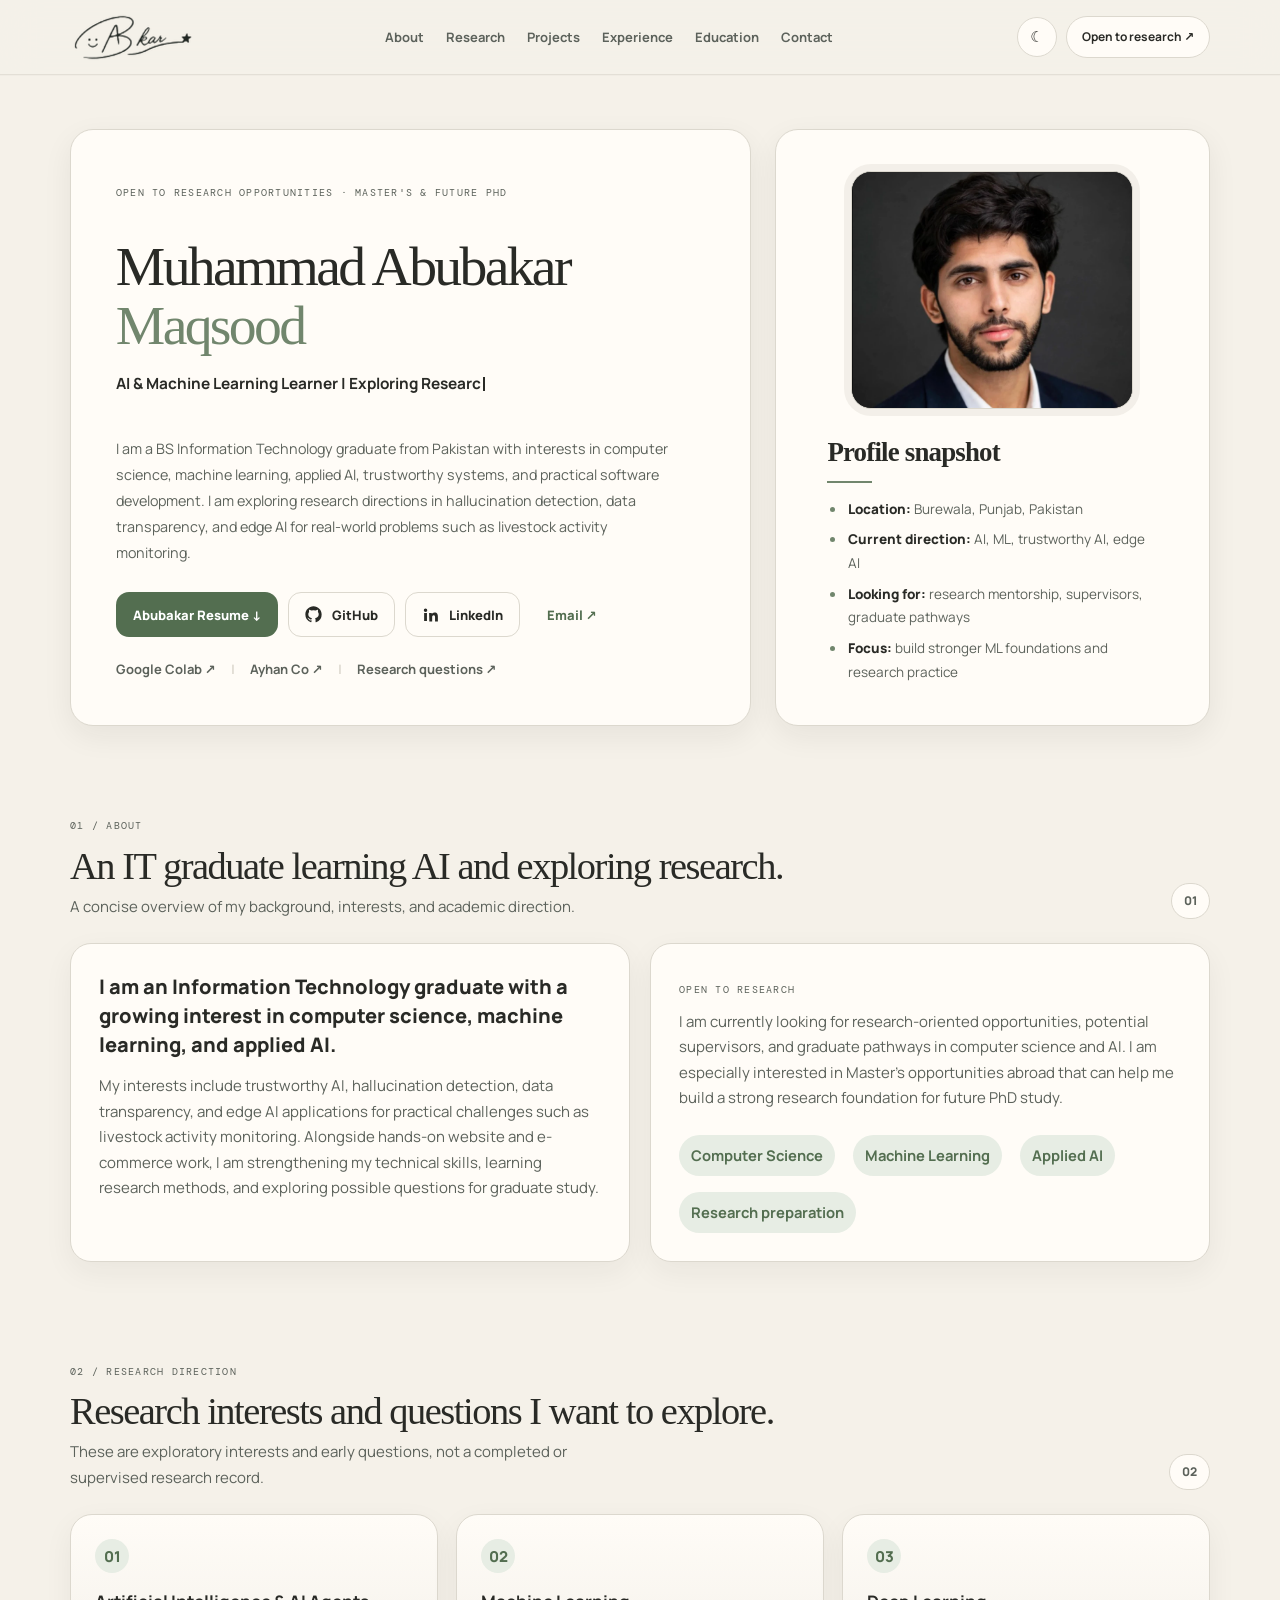
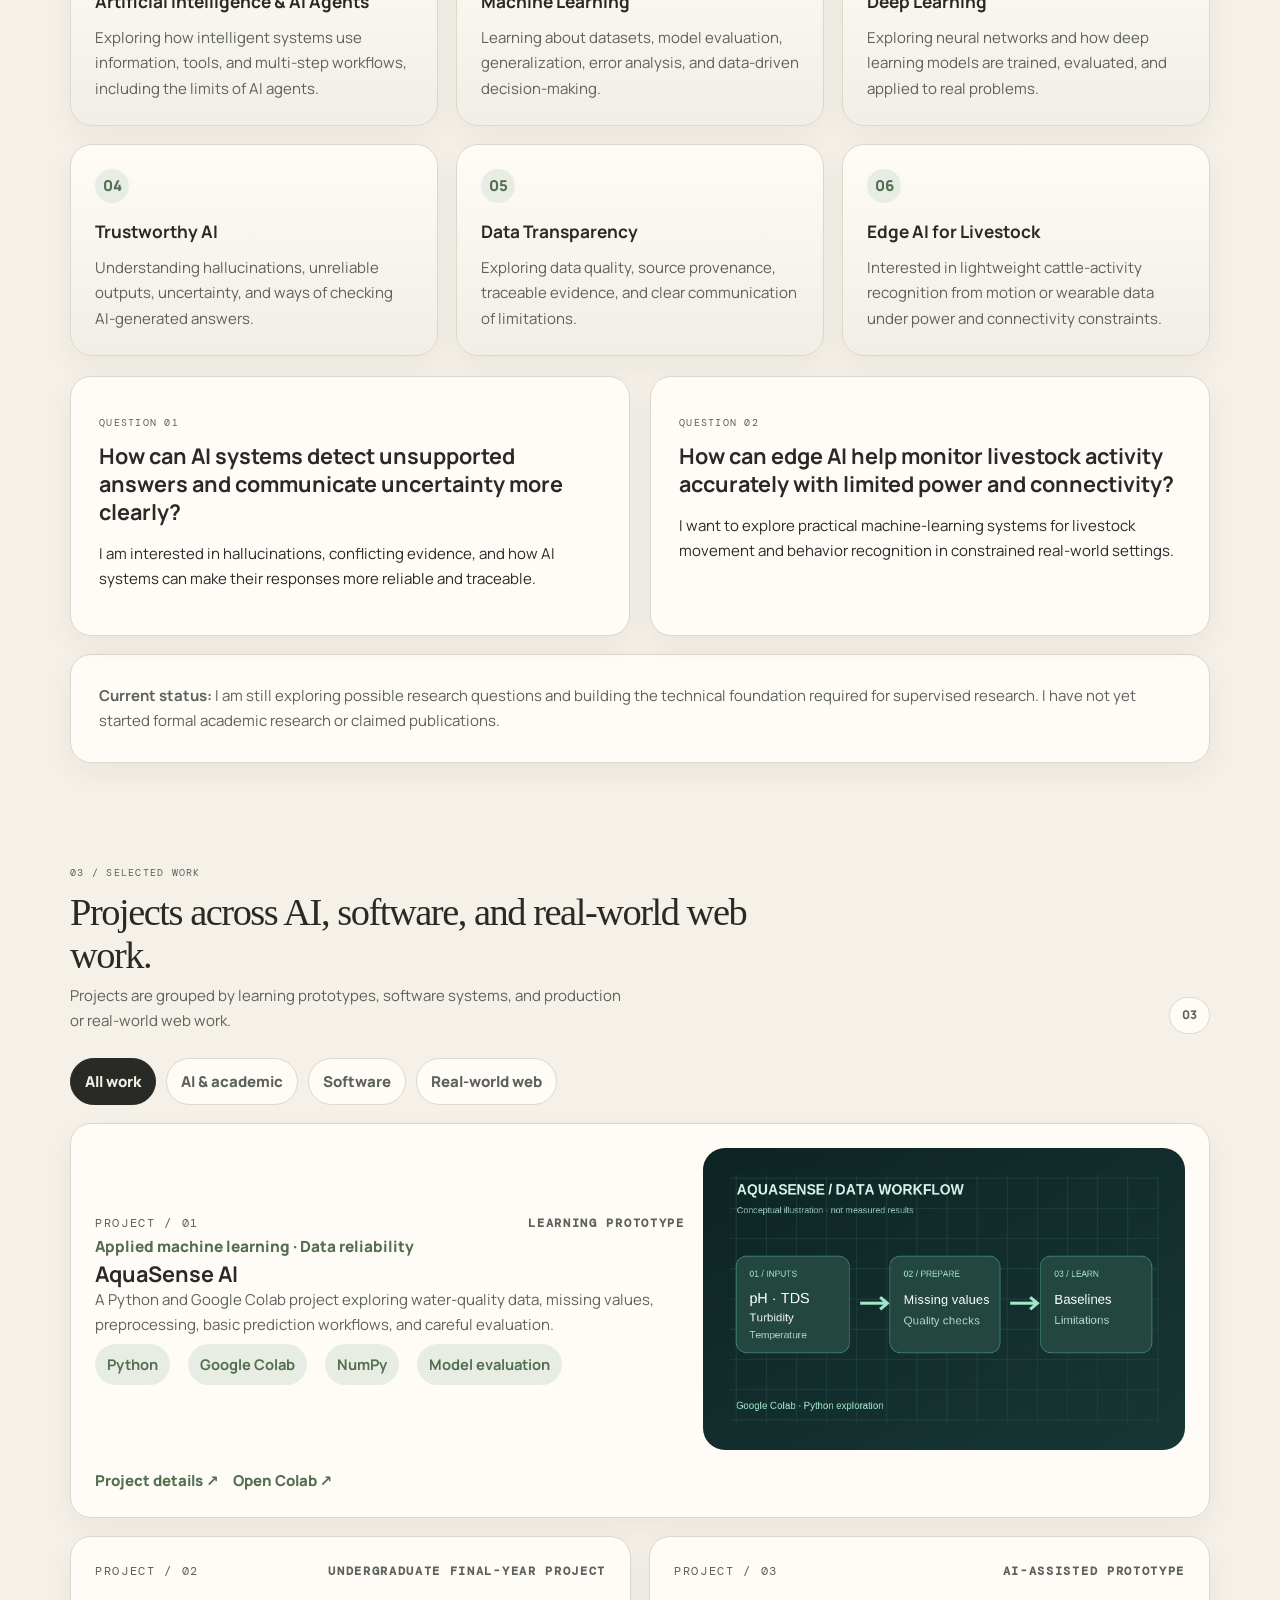
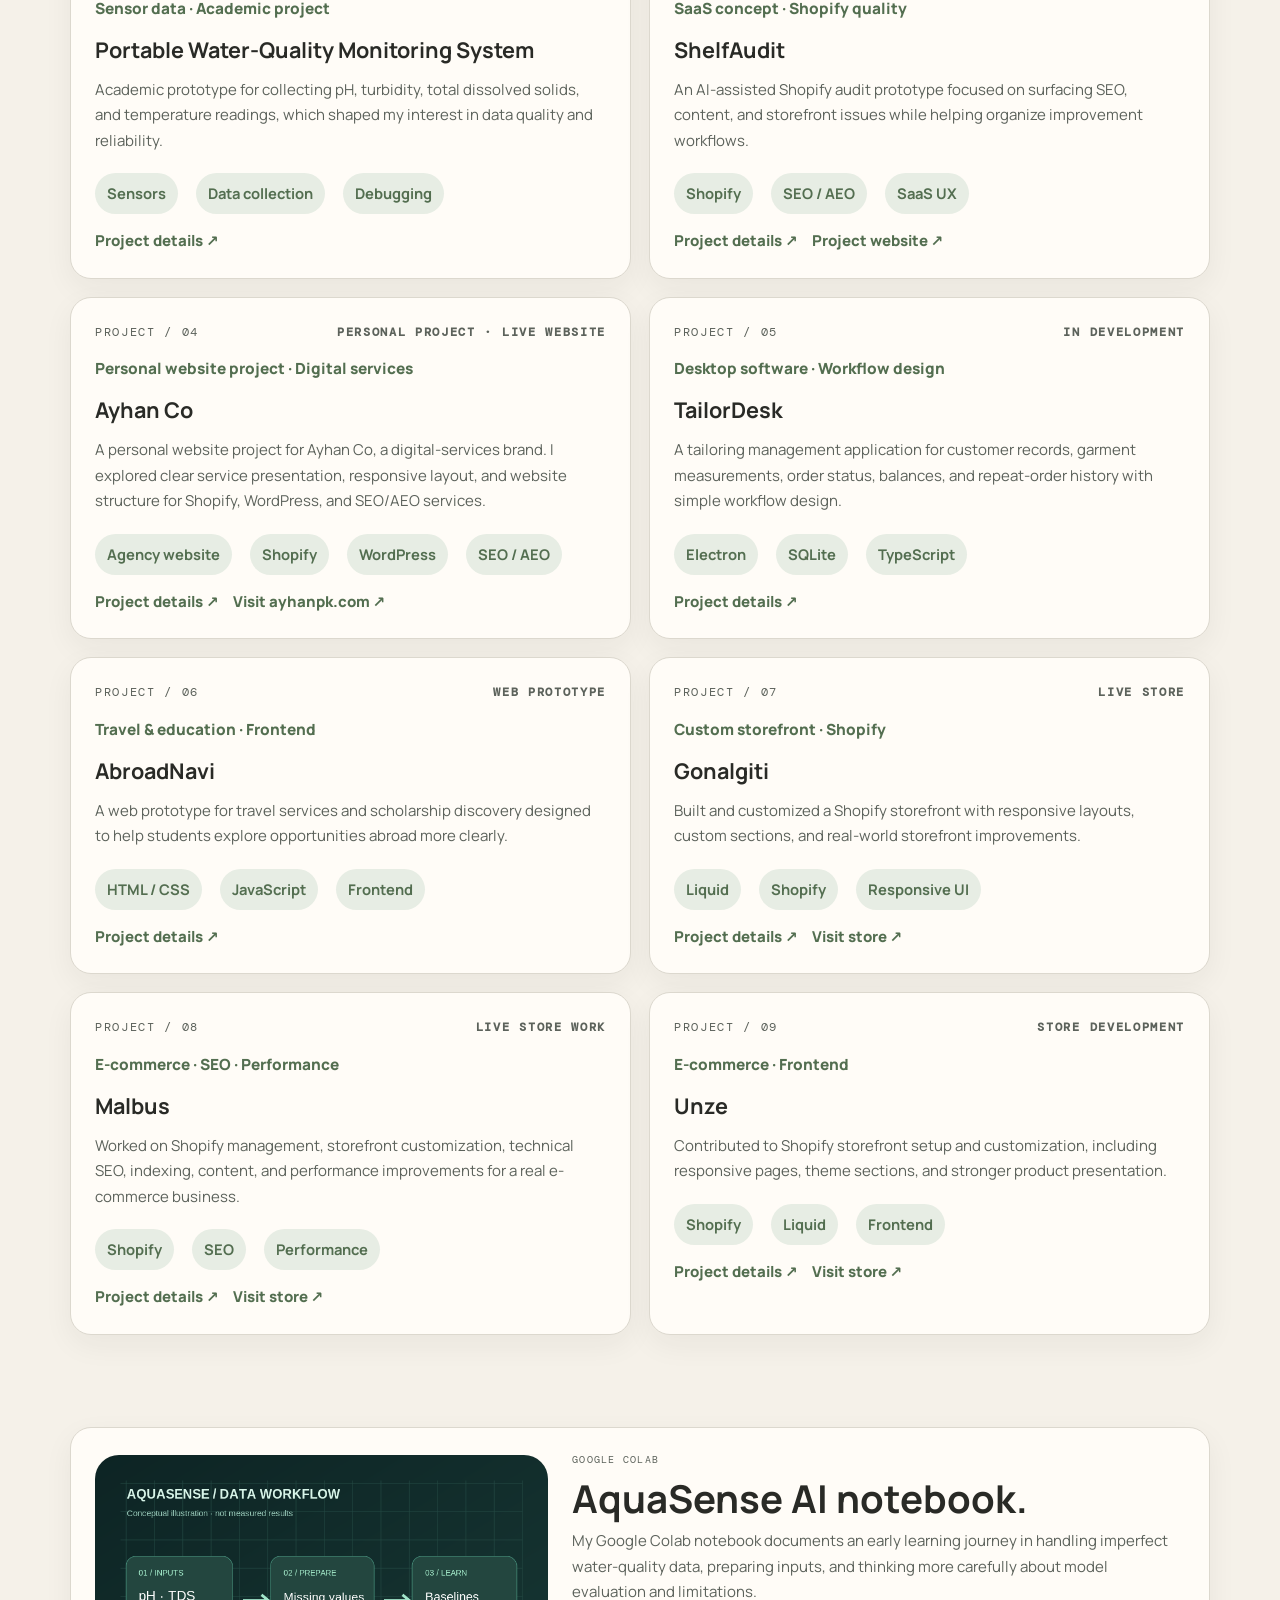
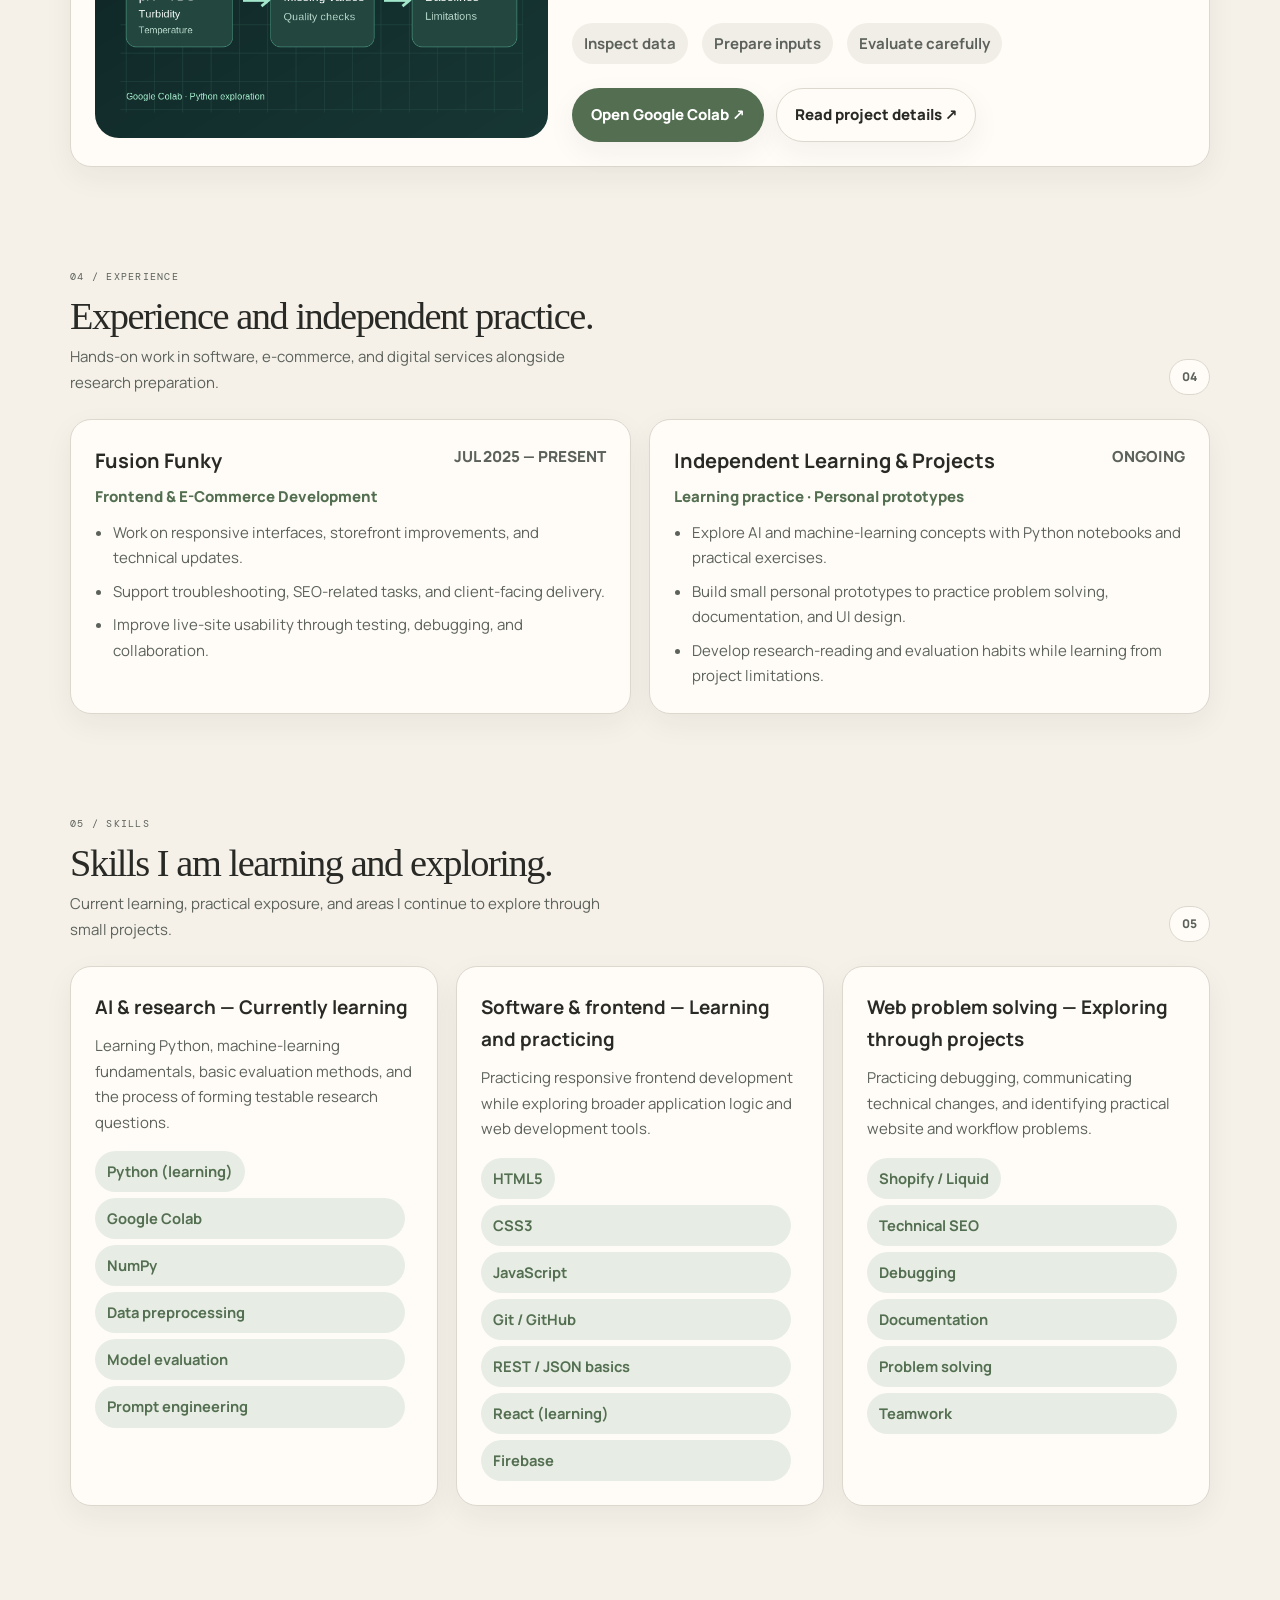
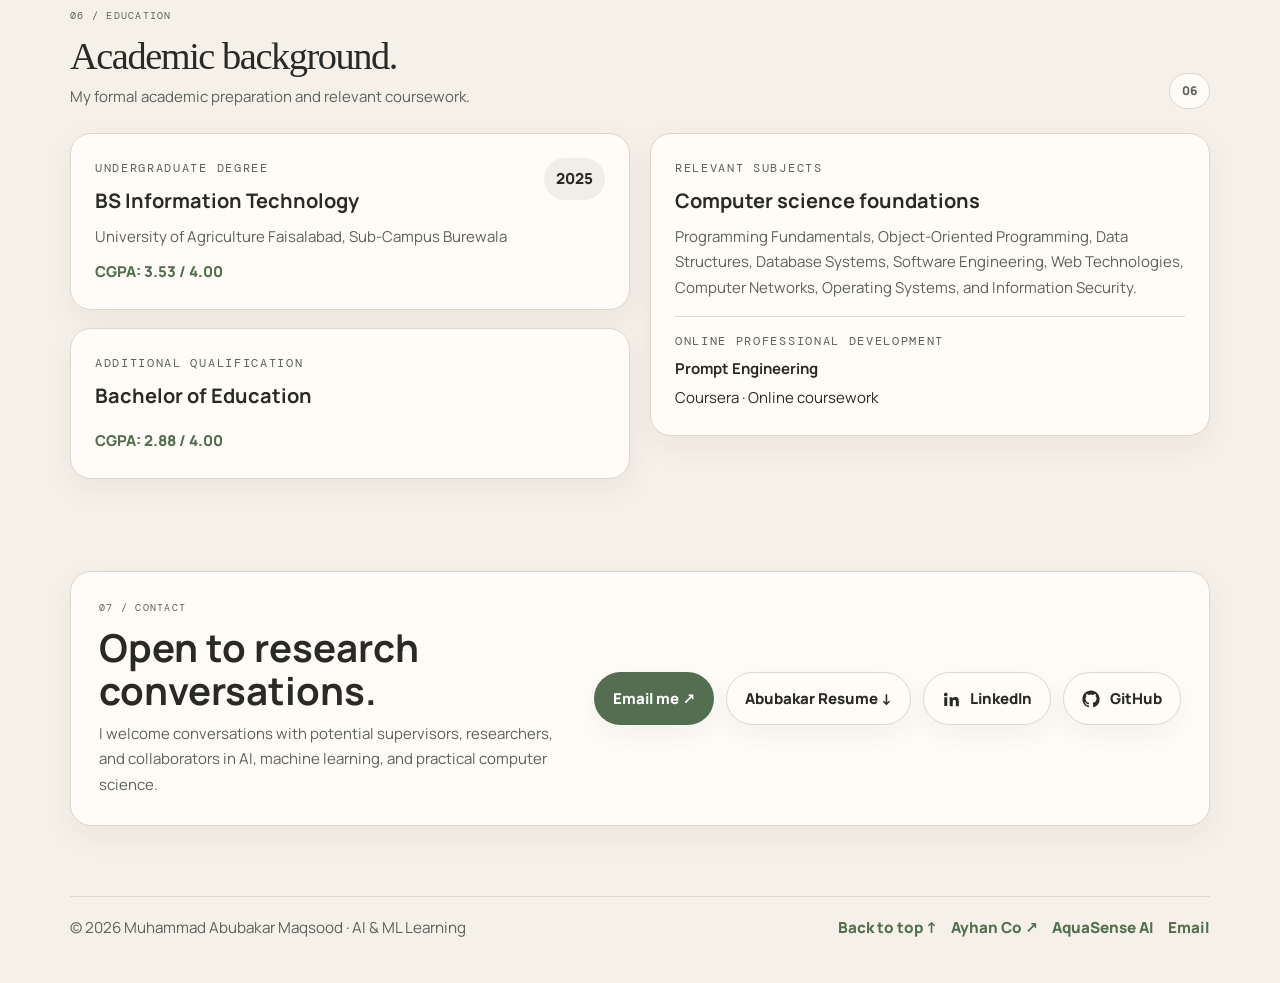
==== commit a3e45744: "Version_4" ====
--- a/index.html
+++ b/index.html
@@ -4,7 +4,7 @@
 <head>
 <meta charset="utf-8"/>
 <meta content="width=device-width, initial-scale=1" name="viewport"/>
-<meta content="#f6f2ea" name="theme-color"/>
+<meta content="#f5f1e9" name="theme-color"/>
 <meta content="Muhammad Abubakar Maqsood — an Information Technology graduate learning AI and machine learning, exploring research, and interested in trustworthy AI, hallucination detection, data transparency, and edge AI for livestock activity monitoring." name="description"/>
 <meta content="Muhammad Abubakar Maqsood" name="author"/>
 <meta content="website" property="og:type"/>
@@ -18,7 +18,7 @@
 <link href="https://fonts.googleapis.com" rel="preconnect"/>
 <link crossorigin="" href="https://fonts.gstatic.com" rel="preconnect"/>
 <link href="https://fonts.googleapis.com/css2?family=DM+Mono:wght@400;500&amp;family=Manrope:wght@400;500;600;700;800&amp;display=swap" rel="stylesheet"/>
-<script>try{const t=localStorage.getItem('abk-theme');if(t==='dark'||t==='light')document.documentElement.setAttribute('data-theme',t)}catch(e){}</script>
+<script>try{const t=localStorage.getItem('abk-theme-cream-v1');if(t==='dark'||t==='light')document.documentElement.setAttribute('data-theme',t)}catch(e){}</script>
 <title>Muhammad Abubakar Maqsood | AI, ML &amp; Computer Science</title>
 <script type="application/ld+json">{"@context":"https://schema.org","@type":"Person","name":"Muhammad Abubakar Maqsood","url":"https://abubakar-maqsood.github.io/","description":"BSIT graduate exploring machine learning, trustworthy AI, hallucination detection, data transparency, and edge AI for livestock activity monitoring.","sameAs":["https://github.com/abubakar-maqsood","https://www.linkedin.com/in/abu-ba-kar/"],"knowsAbout":["Machine learning","Applied AI","Trustworthy AI","Edge AI","Livestock activity monitoring","Software development"],"image":"https://abubakar-maqsood.github.io/static/assets/profile.webp"}</script>
 <link href="/static/css/site.css" rel="stylesheet"/>
@@ -30,9 +30,9 @@
 <a class="skip-link" href="#main">Skip to content</a>
 <header class="site-nav">
 <nav aria-label="Main navigation" class="container nav-inner">
-<a aria-label="Muhammad Abubakar Maqsood, home" class="brand" href="#top">
+<a aria-label="Muhammad Abubakar Maqsood, home" class="brand" href="#top" title="Back to the portfolio homepage">
 <img alt="Original handwritten Abubakar signature" class="logo-light-mode brand-mark" height="43" src="/static/assets/abubakar-github-signature-dark.png" width="104"/><img alt="" class="brand-mark logo-dark-mode" height="43" src="/static/assets/abubakar-github-signature-light.png" width="104"/>
-<span class="brand-label">ABUBAKAR MAQSOOD<span>AI · ML · RESEARCH EXPLORATION</span></span>
+
 </a>
 <ul class="nav-links" id="nav-links">
 <li><a href="#about">About</a></li>
@@ -71,11 +71,11 @@
 <a href="/research/">Research questions ↗</a>
 </div>
 </div>
-<aside class="profile-card" data-reveal="">
+<aside aria-label="Profile photograph and background" class="profile-card" data-reveal="">
 <figure class="profile-figure">
 <img alt="Portrait of Muhammad Abubakar Maqsood in a dark blazer" class="profile-image" decoding="async" fetchpriority="high" height="760" loading="eager" src="/static/assets/profile.webp" width="760"/>
 </figure>
-<div class="profile-signature-wrap"><img alt="Original handwritten GitHub signature" class="profile-signature logo-light-mode" height="113" loading="lazy" src="/static/assets/abubakar-github-signature-dark.png" width="292"/><img alt="" class="profile-signature logo-dark-mode" height="113" loading="lazy" src="/static/assets/abubakar-github-signature-light.png" width="292"/></div>
+
 <div class="profile-content">
 <p class="overline">Profile snapshot</p>
 <ul class="snapshot-list">
--- a/static/css/site.css
+++ b/static/css/site.css
@@ -262,3 +262,180 @@
 @media(max-width:600px){.interest-tiles{grid-template-columns:1fr}}
 
 @media(max-width:360px){.brand-label{display:none}}
+
+
+/* V3 — Compact editorial hero, faithful to approved preview. */
+:root {
+  --bg:#f5f1e9;
+  --surface:#fffcf7;
+  --surface-2:#f1eee7;
+  --ink:#292a26;
+  --muted:#5c625b;
+  --line:#dcd8ce;
+  --accent:#71866d;
+  --accent-strong:#536e50;
+  --accent-soft:#e7ede4;
+  --warm:#a28662;
+  --shadow:0 10px 30px rgba(38,37,30,.055);
+  --radius:21px;
+}
+html[data-theme="dark"]{
+  --bg:#181d1a;
+  --surface:#202721;
+  --surface-2:#28302a;
+  --ink:#f7f3e9;
+  --muted:#b4c0b6;
+  --line:#364039;
+  --accent:#aac4a4;
+  --accent-strong:#bdd5b6;
+  --accent-soft:#29372b;
+  --shadow:0 8px 28px rgba(0,0,0,.14);
+}
+body{font-size:15px}
+.site-nav{padding:12px 0;box-shadow:0 1px 0 rgba(0,0,0,.02)}
+.nav-inner{gap:24px;min-height:50px}
+.brand{flex:0 0 auto;gap:0;display:inline-flex;align-items:center;justify-content:flex-start}
+.brand-mark,.logo-light-mode.brand-mark,.logo-dark-mode.brand-mark{width:132px;height:49px;max-height:49px;object-fit:contain;object-position:center left;filter:none}
+.nav-links{gap:22px}
+.nav-links a{font-size:13px;font-weight:700;white-space:nowrap}
+.nav-actions{gap:9px}
+.nav-connect{font-size:12px;padding:10px 15px;border-radius:999px;white-space:nowrap;box-shadow:none}
+.icon-button{width:40px;height:40px;box-shadow:none;border-radius:50%}
+
+.hero{padding:54px 0 36px}
+.hero-inner{
+  grid-template-columns:minmax(0,1.22fr) minmax(315px,.78fr);
+  align-items:stretch;
+  gap:24px;
+}
+.hero-copy,.profile-card{
+  border:1px solid var(--line);
+  border-radius:23px;
+  box-shadow:0 10px 30px rgba(35,35,29,.065);
+  min-width:0;
+}
+.hero-copy{padding:clamp(26px,3.5vw,46px);display:flex;flex-direction:column;justify-content:center}
+.eyebrow,.overline{font-family:var(--mono);font-size:10px;line-height:1.65;letter-spacing:.125em}
+.hero h1{
+  font-family:Georgia,'Times New Roman',serif;
+  font-weight:500;
+  letter-spacing:-.048em;
+  font-size:clamp(2.8rem,4.35vw,4.3rem);
+  line-height:1.05;
+  max-width:11.7em;
+  margin:26px 0 18px;
+}
+.hero-role{
+  font-size:clamp(.96rem,1.15vw,1.08rem);
+  line-height:1.5;
+  font-weight:700;
+  min-height:3.05em;
+  margin:0 0 17px;
+  color:var(--ink);
+  overflow-wrap:anywhere;
+}
+.typewriter-live{min-height:1.3em;align-items:baseline}
+.hero-intro{font-size:14.3px;line-height:1.82;color:var(--muted);max-width:62ch}
+.hero-buttons{margin-top:26px;gap:10px}
+.hero-buttons .button{min-height:45px;padding:10px 16px;font-size:13px;border-radius:13px;box-shadow:none}
+.hero-buttons .button-primary{background:var(--accent-strong);color:#fff}
+html[data-theme="dark"] .hero-buttons .button-primary{color:#121713}
+.hero-buttons .social-btn svg{width:17px;height:17px}
+.hero-mini-links{margin-top:21px;gap:0}
+.hero-mini-links a{font-size:13px;font-weight:700}
+.hero-mini-links a+a::before{content:'|';padding:0 15px;color:var(--line)}
+
+.profile-card{padding:24px 22px;display:flex;flex-direction:column;align-items:stretch;justify-content:center}
+.profile-figure{
+  margin:0 auto;
+  width:min(100%,282px);
+  height:238px;
+  max-height:238px;
+  aspect-ratio:auto;
+  overflow:hidden;
+  border:1px solid var(--line);
+  border-radius:20px;
+  background:#33383a;
+  box-shadow:0 0 0 7px color-mix(in srgb,var(--surface-2) 85%,transparent);
+}
+.profile-image{width:100%;height:100%;object-fit:cover;object-position:center 31%}
+.profile-signature-wrap{display:none !important}
+.profile-content{padding:28px 5px 0;max-width:340px;margin:0 auto;width:100%}
+.profile-content .overline{
+  font-family:Georgia,'Times New Roman',serif;
+  color:var(--ink);
+  text-transform:none;
+  letter-spacing:-.03em;
+  font-size:clamp(1.45rem,2.1vw,1.8rem);
+  line-height:1.15;
+  font-weight:700;
+  margin:0 0 15px;
+}
+.profile-content .overline::after{content:'';display:block;width:45px;height:2px;background:var(--accent);margin-top:13px}
+.snapshot-list{padding-left:19px;margin:0;color:var(--muted);font-size:13.5px;line-height:1.75}
+.snapshot-list li{padding-left:2px}
+.snapshot-list li::marker{color:var(--accent)}
+.snapshot-list strong{color:var(--ink);font-weight:800}
+.snapshot-list li+li{margin-top:7px}
+
+.section{padding:46px 0}
+.section-header h2{font-family:Georgia,'Times New Roman',serif;font-weight:500;letter-spacing:-.038em}
+.section-num{font-size:12px;padding:7px 12px}
+.button-primary{background:var(--accent-strong);color:#fff}
+html[data-theme="dark"] .button-primary{color:#172018}
+.button:hover{transform:translateY(-2px)}
+
+@media(max-width:1140px){
+  .nav-links{gap:14px}
+  .nav-links a{font-size:12px}
+  .hero h1{font-size:clamp(2.7rem,4.55vw,3.65rem)}
+}
+@media(max-width:1000px){
+  .nav-links{display:none;position:absolute;top:calc(100% + 10px);right:16px;left:16px;flex-direction:column;align-items:flex-start;background:var(--surface);border:1px solid var(--line);border-radius:18px;padding:18px;box-shadow:var(--shadow)}
+  .nav-links.open{display:flex}
+  .mobile-toggle{display:grid}
+  .nav-connect{display:none}
+}
+@media(max-width:860px){
+  .hero{padding:30px 0 15px}
+  .hero-inner{grid-template-columns:1fr;gap:18px}
+  .hero-copy{padding:30px}
+  .hero h1{font-size:clamp(2.7rem,6.8vw,4rem)}
+  .profile-card{padding:23px;display:grid;grid-template-columns:minmax(160px,225px) minmax(0,1fr);gap:22px;align-items:center}
+  .profile-figure{width:100%;height:210px;max-height:210px;margin:0}
+  .profile-content{margin:0;padding:0;max-width:none}
+  .profile-content .overline{font-size:1.45rem}
+}
+@media(max-width:590px){
+  .container{width:calc(100% - 28px)}
+  .nav-inner{min-height:44px}
+  .brand-mark,.logo-light-mode.brand-mark,.logo-dark-mode.brand-mark{width:115px;height:42px;max-height:42px}
+  .hero-copy{padding:23px}
+  .hero h1{font-size:clamp(2.55rem,10.6vw,3.35rem);max-width:11em;margin:19px 0 15px}
+  .hero-role{font-size:14px;min-height:3.2em}
+  .hero-intro{font-size:13.5px}
+  .hero-buttons .button{width:auto;flex:1 1 138px;min-width:0}
+  .hero-buttons .button-text{flex:0 0 auto}
+  .hero-mini-links{gap:9px 0;flex-direction:row;align-items:center}
+  .hero-mini-links a{font-size:12px}
+  .hero-mini-links a+a::before{padding:0 9px}
+  .profile-card{display:flex;flex-direction:column;align-items:center;gap:15px;padding:20px}
+  .profile-figure{width:min(100%,235px);height:202px;max-height:202px;margin:0 auto}
+  .profile-content{width:100%;padding:5px 0 0}
+  .profile-content .overline{font-size:1.5rem}
+  .section{padding:35px 0}
+}
+@media(max-width:360px){
+  .hero-copy{padding:18px}
+  .hero h1{font-size:2.42rem}
+  .hero-buttons .button{font-size:12px;padding:10px 12px}
+  .profile-figure{width:min(100%,210px);height:186px}
+}
+@media(prefers-reduced-motion:reduce){
+  html{scroll-behavior:auto}
+  .button:hover{transform:none}
+}
+
+/* Typewriter caret remains attached to the final word even across line wraps. */
+.typewriter-live{display:inline;min-height:0;vertical-align:baseline}
+.typewriter-caret{display:inline-block;vertical-align:-.14em;margin-left:2px;height:.95em}
